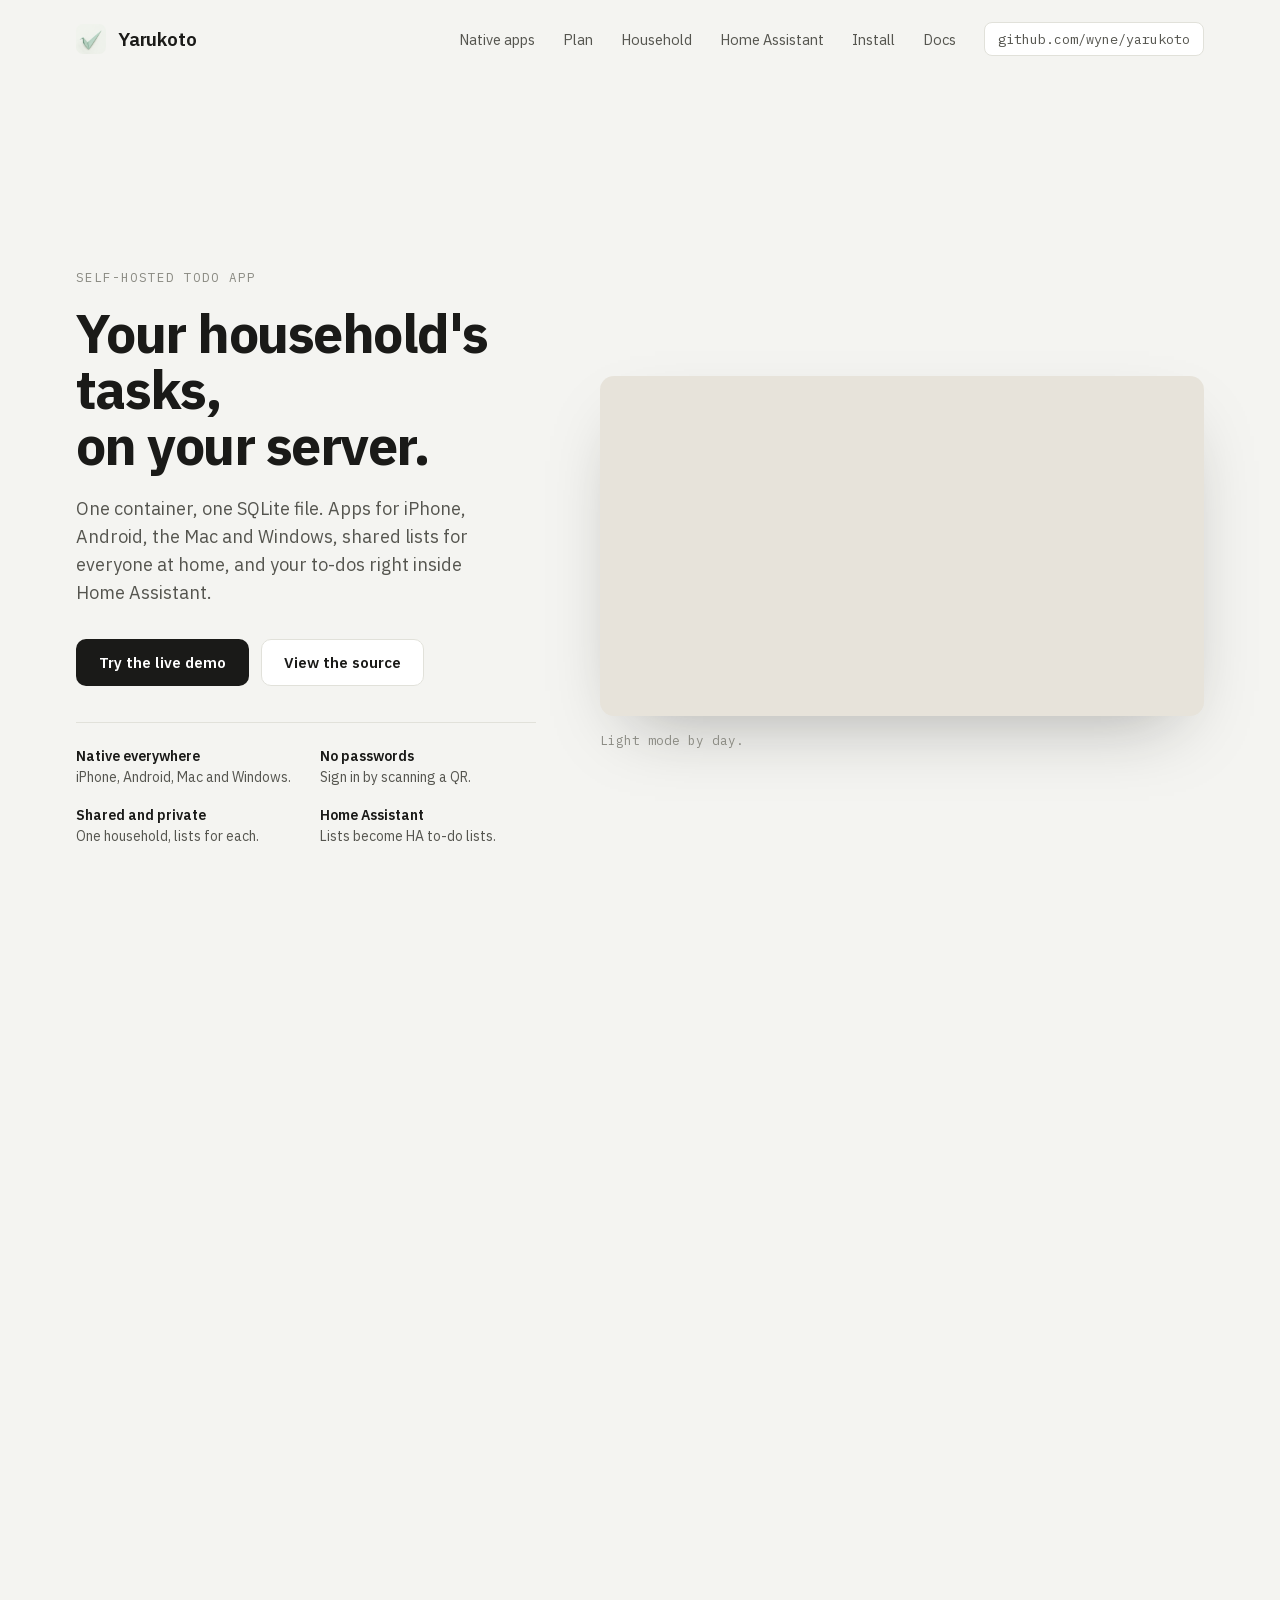
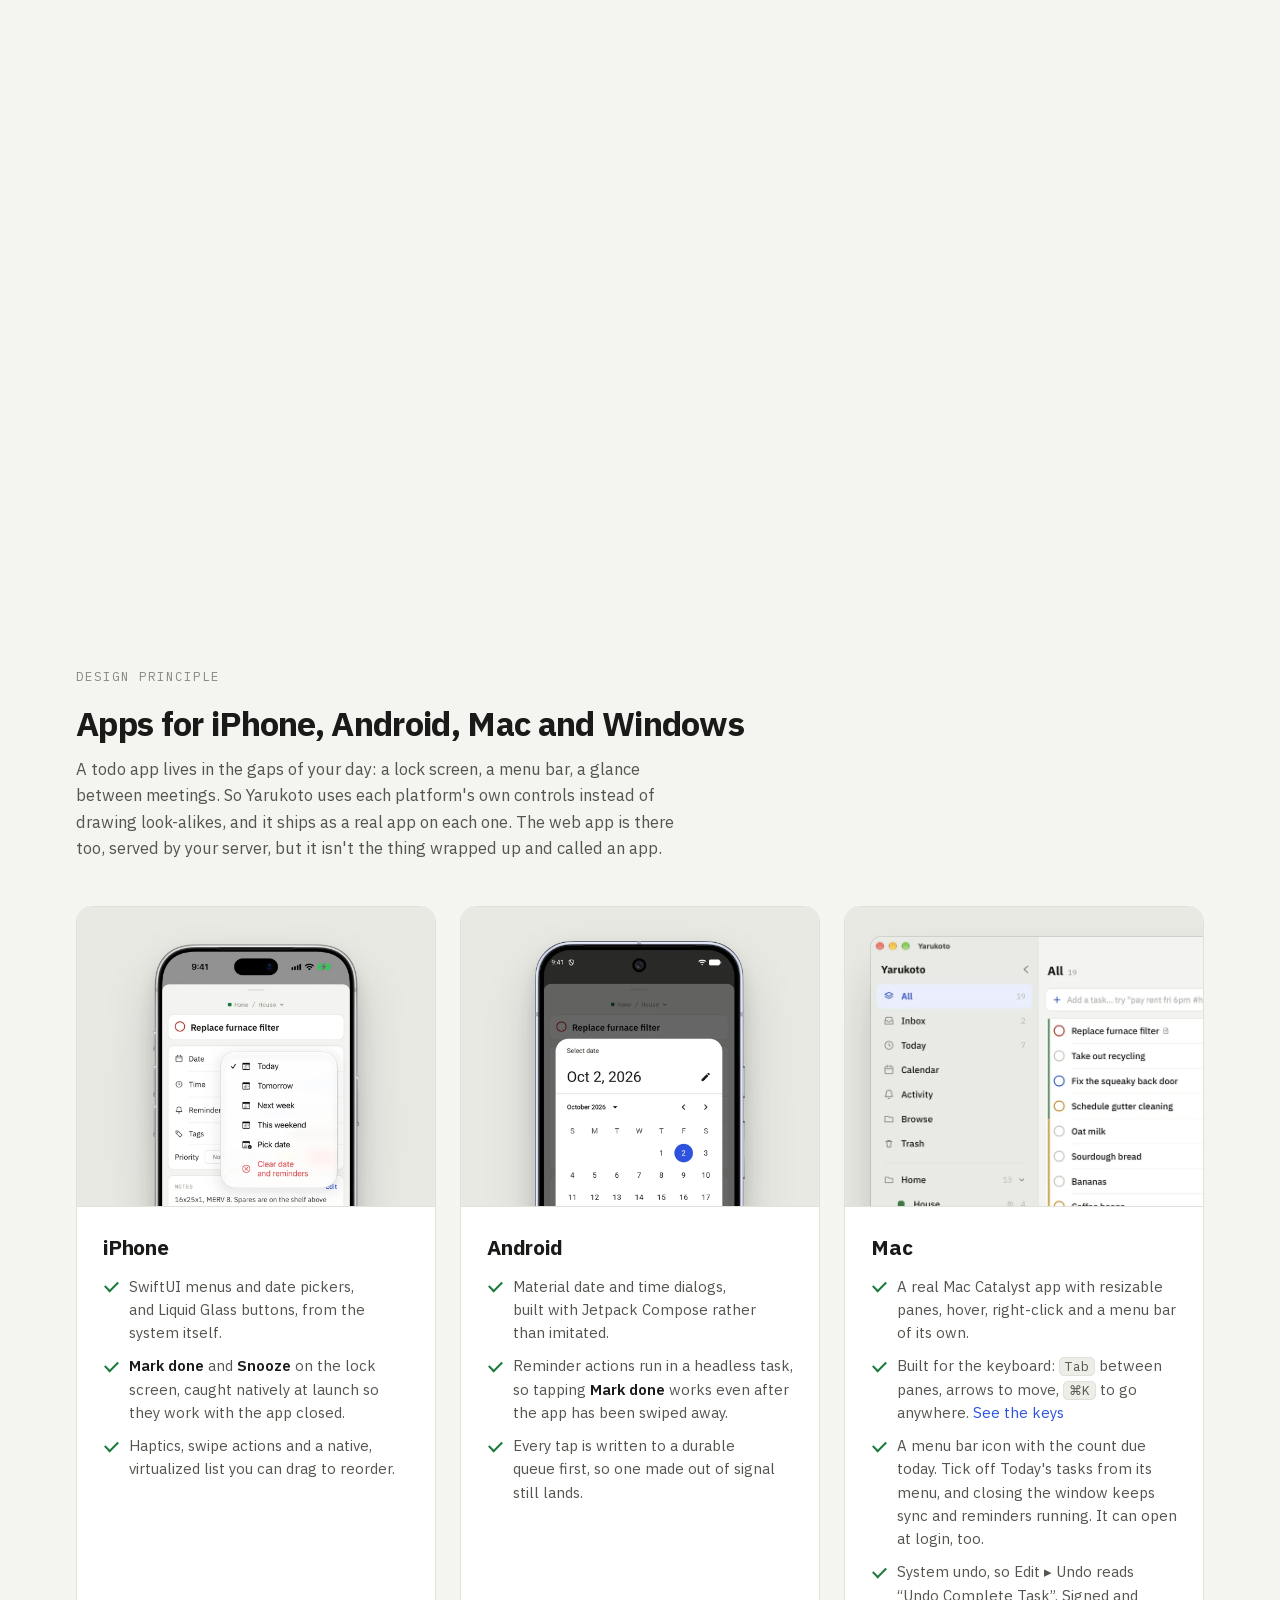
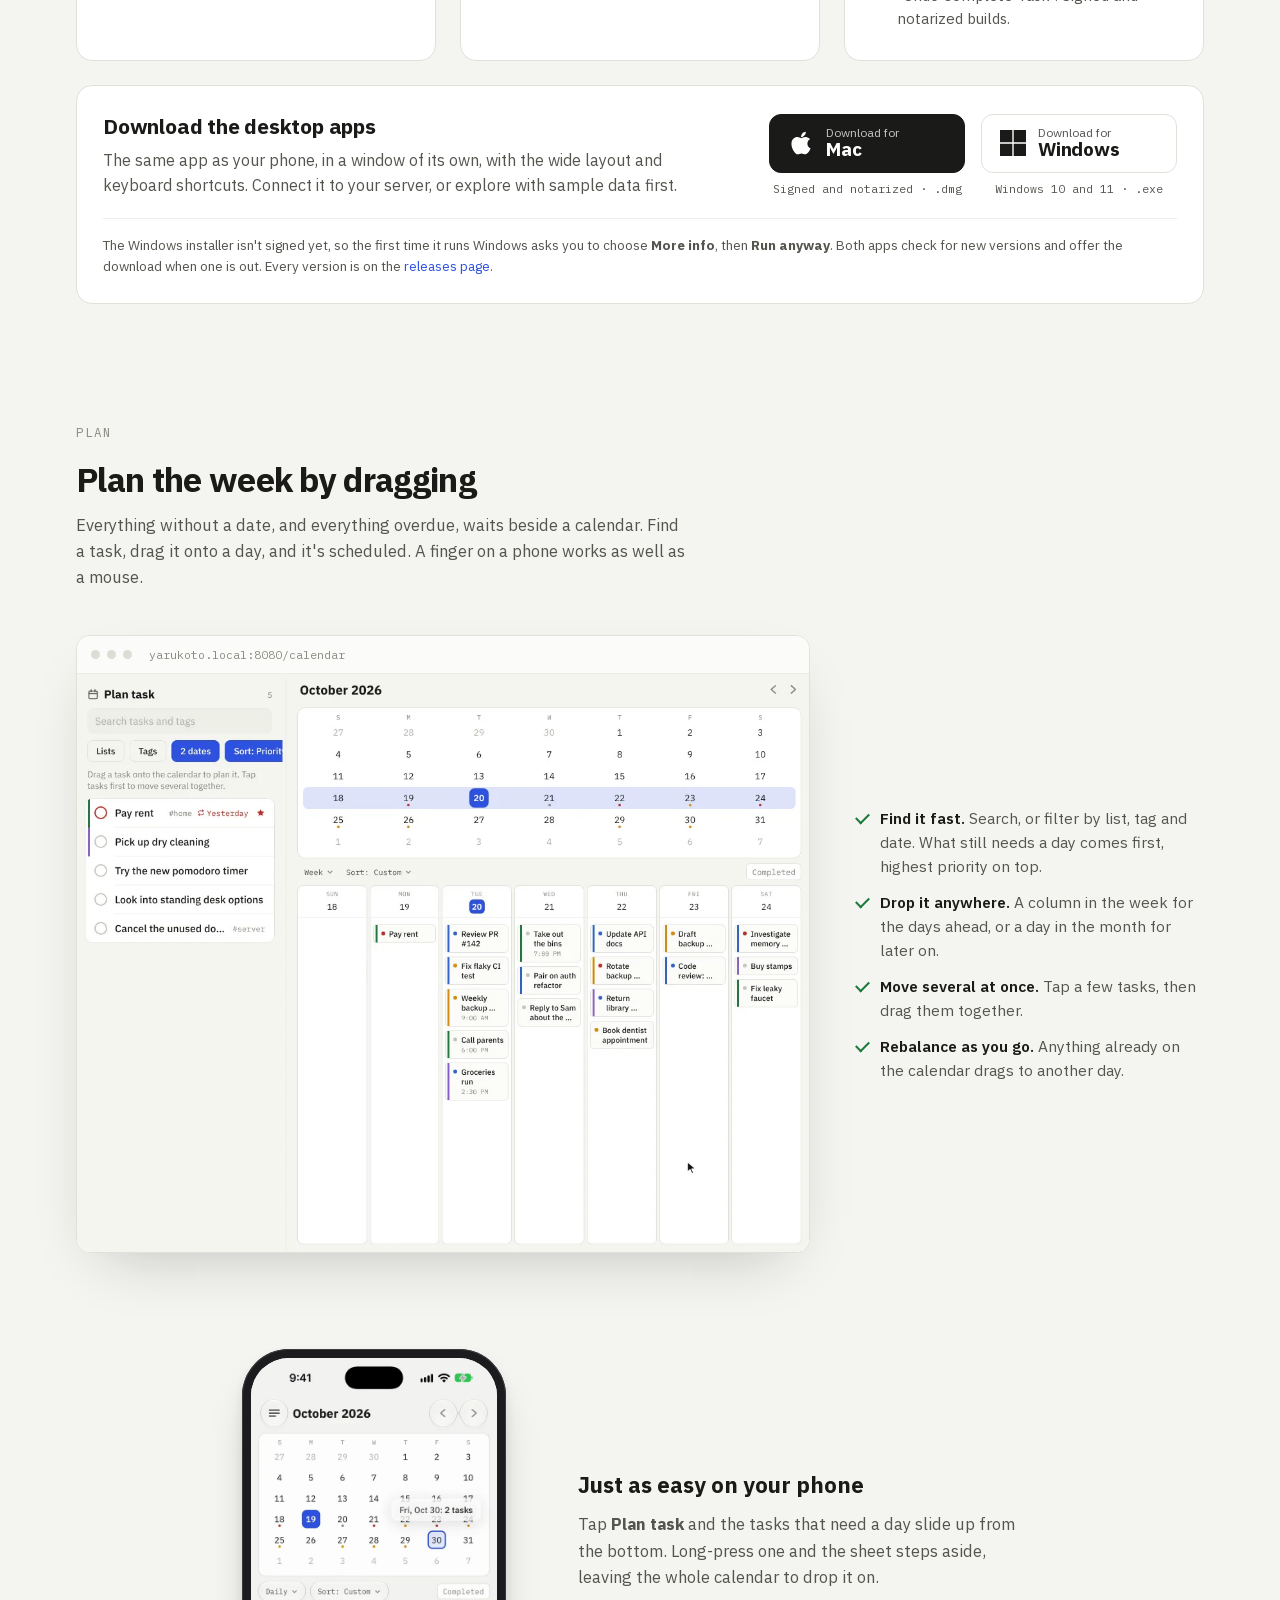
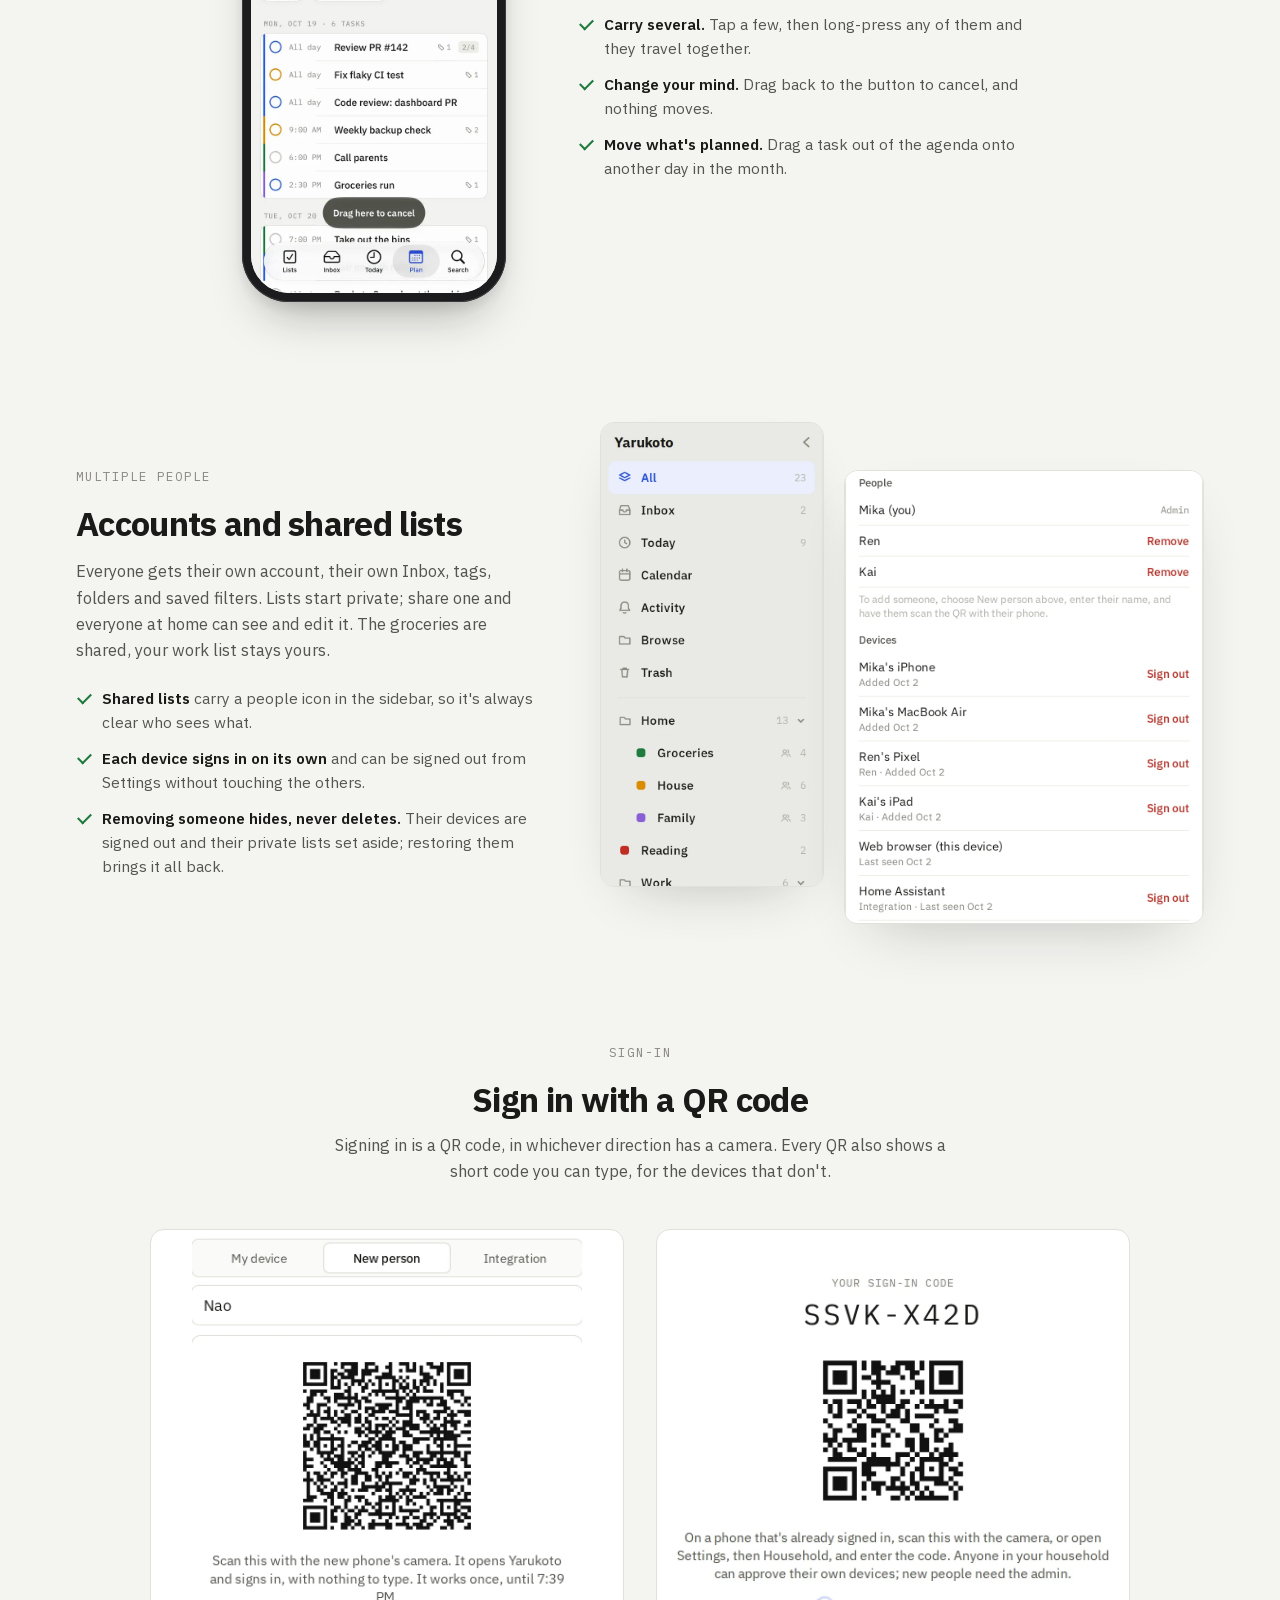
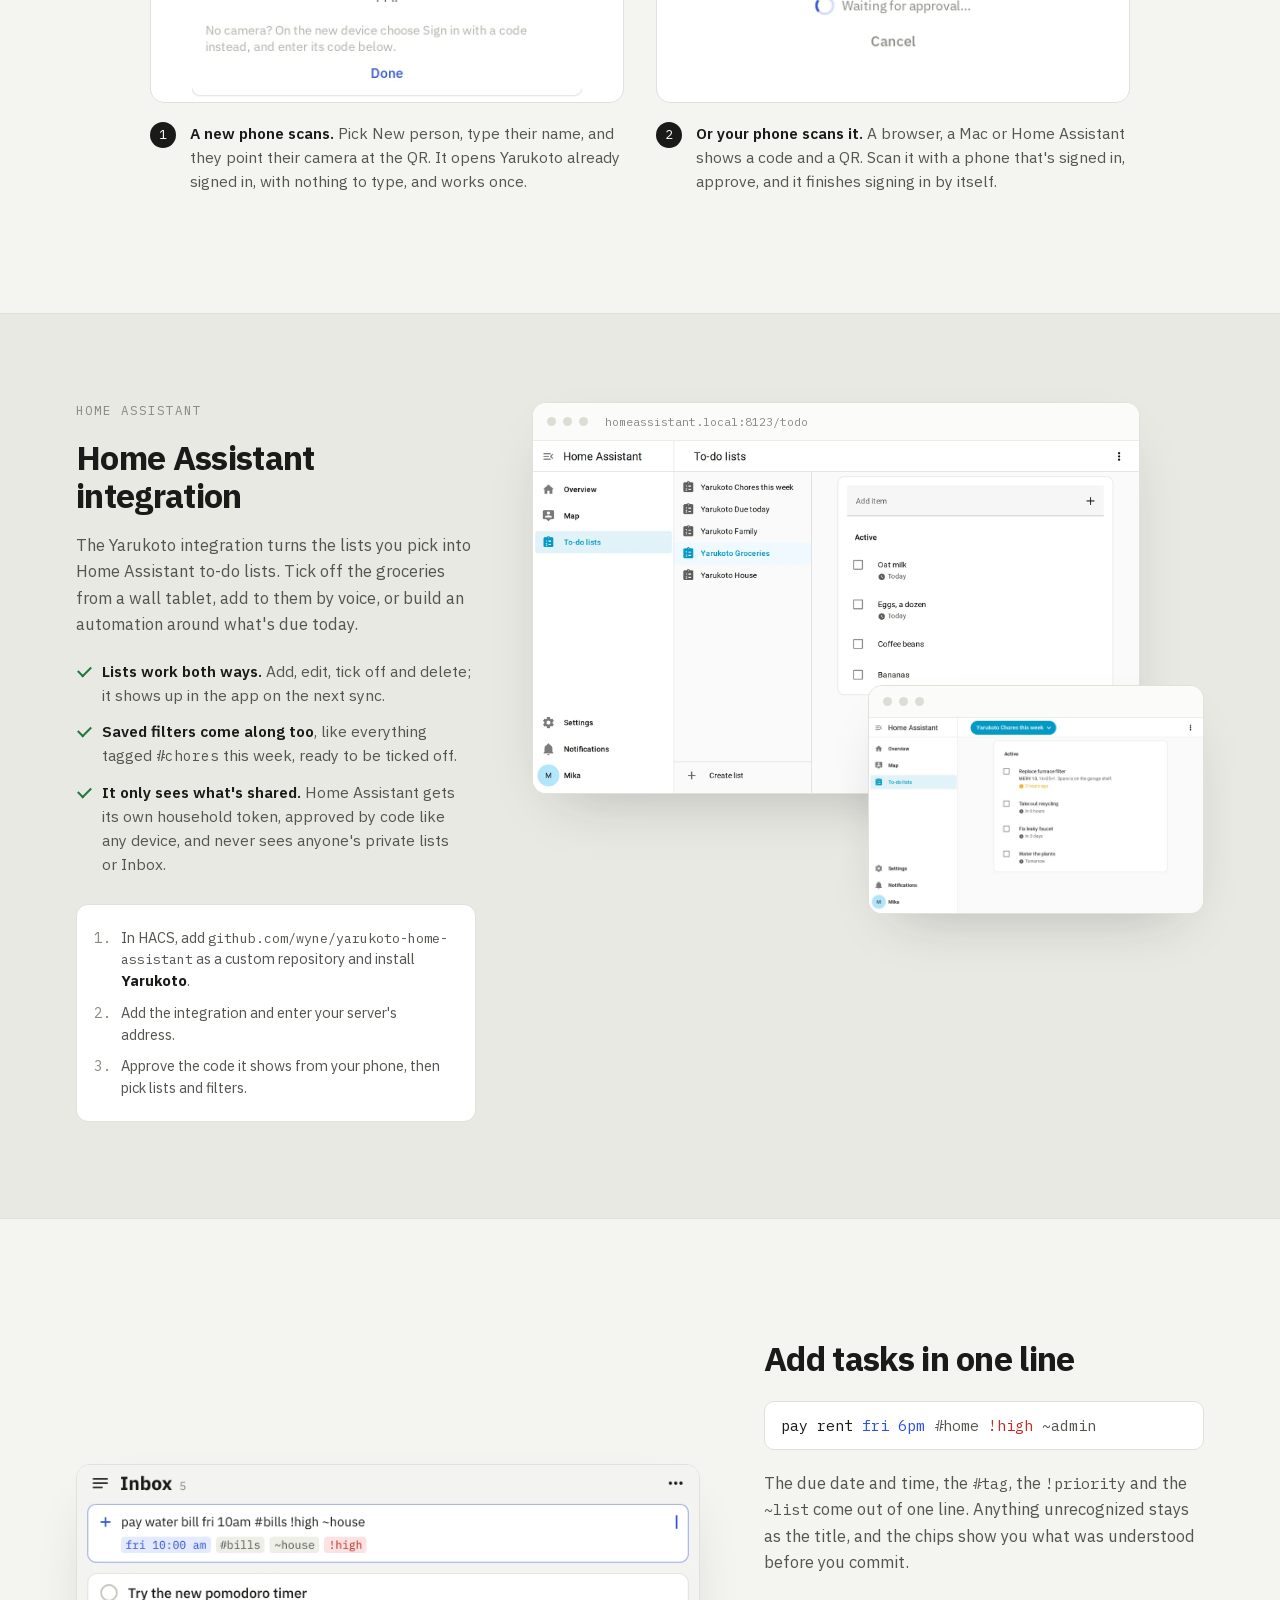
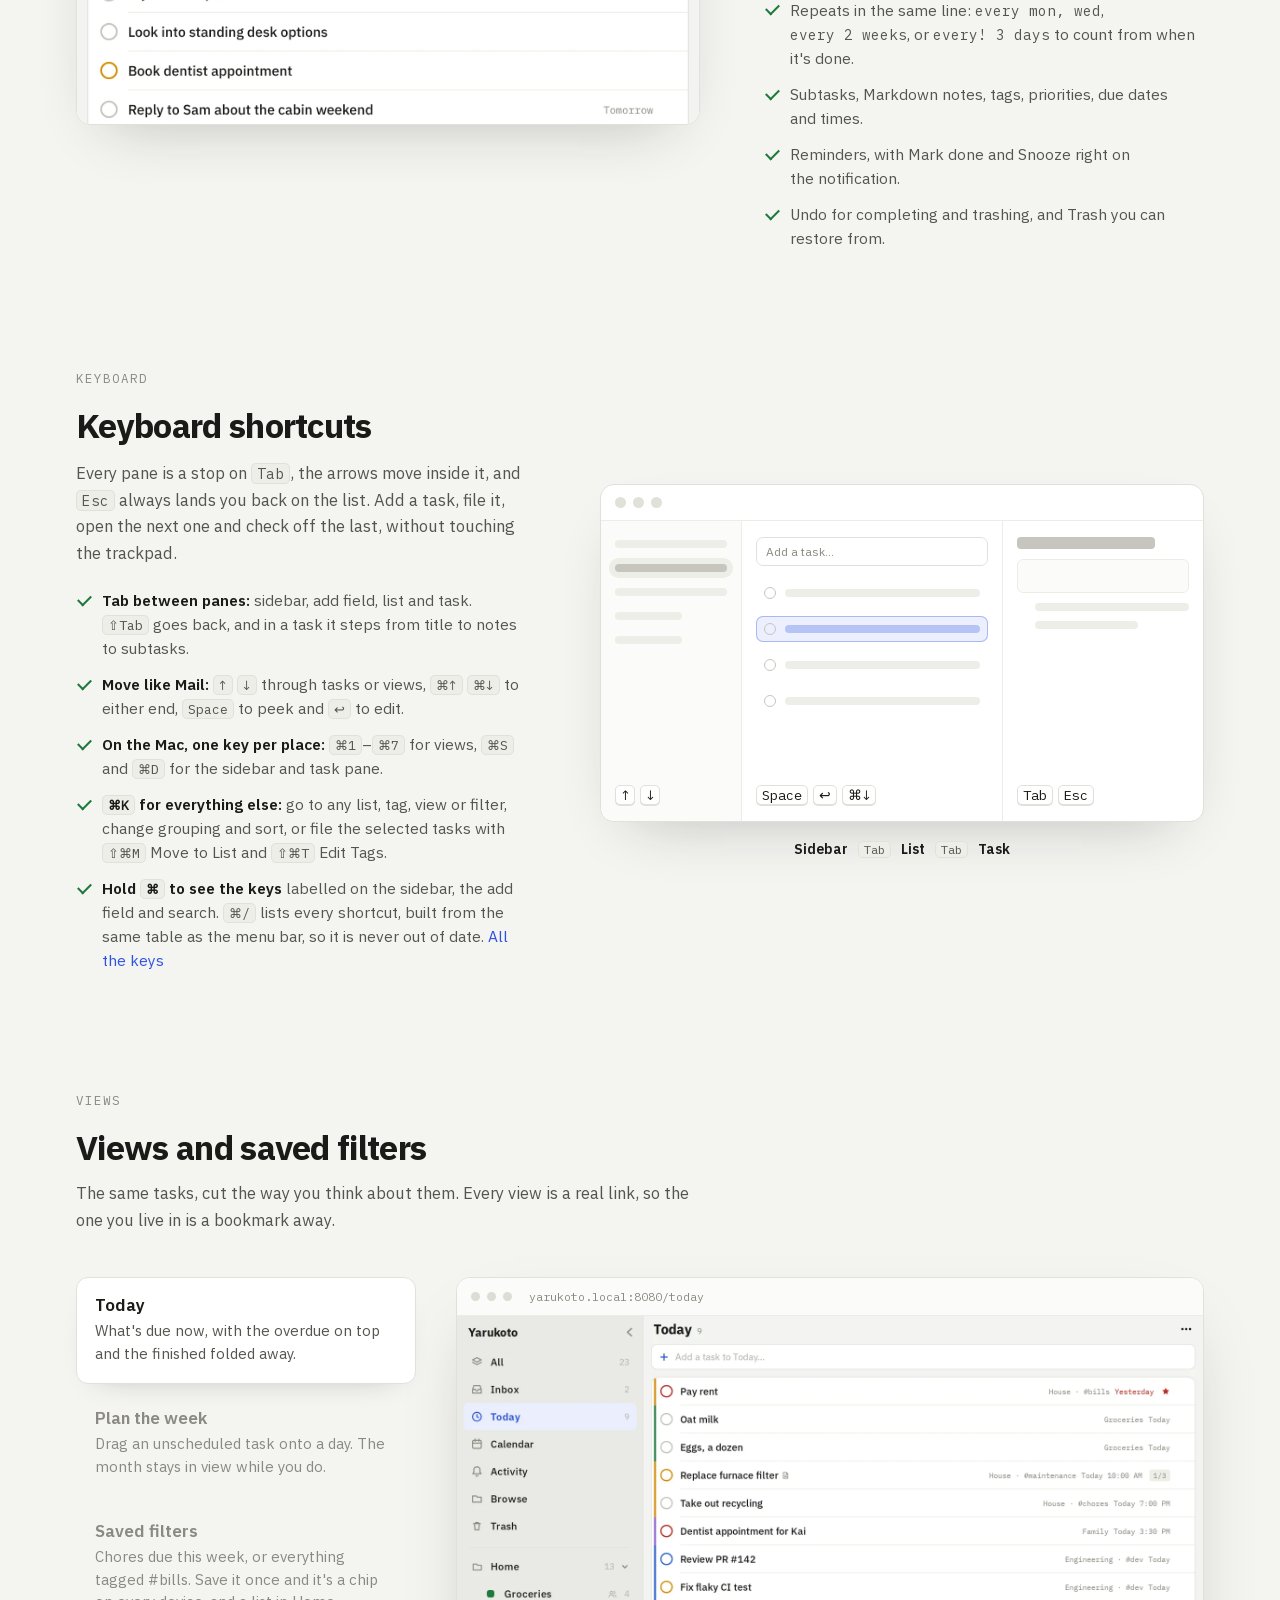
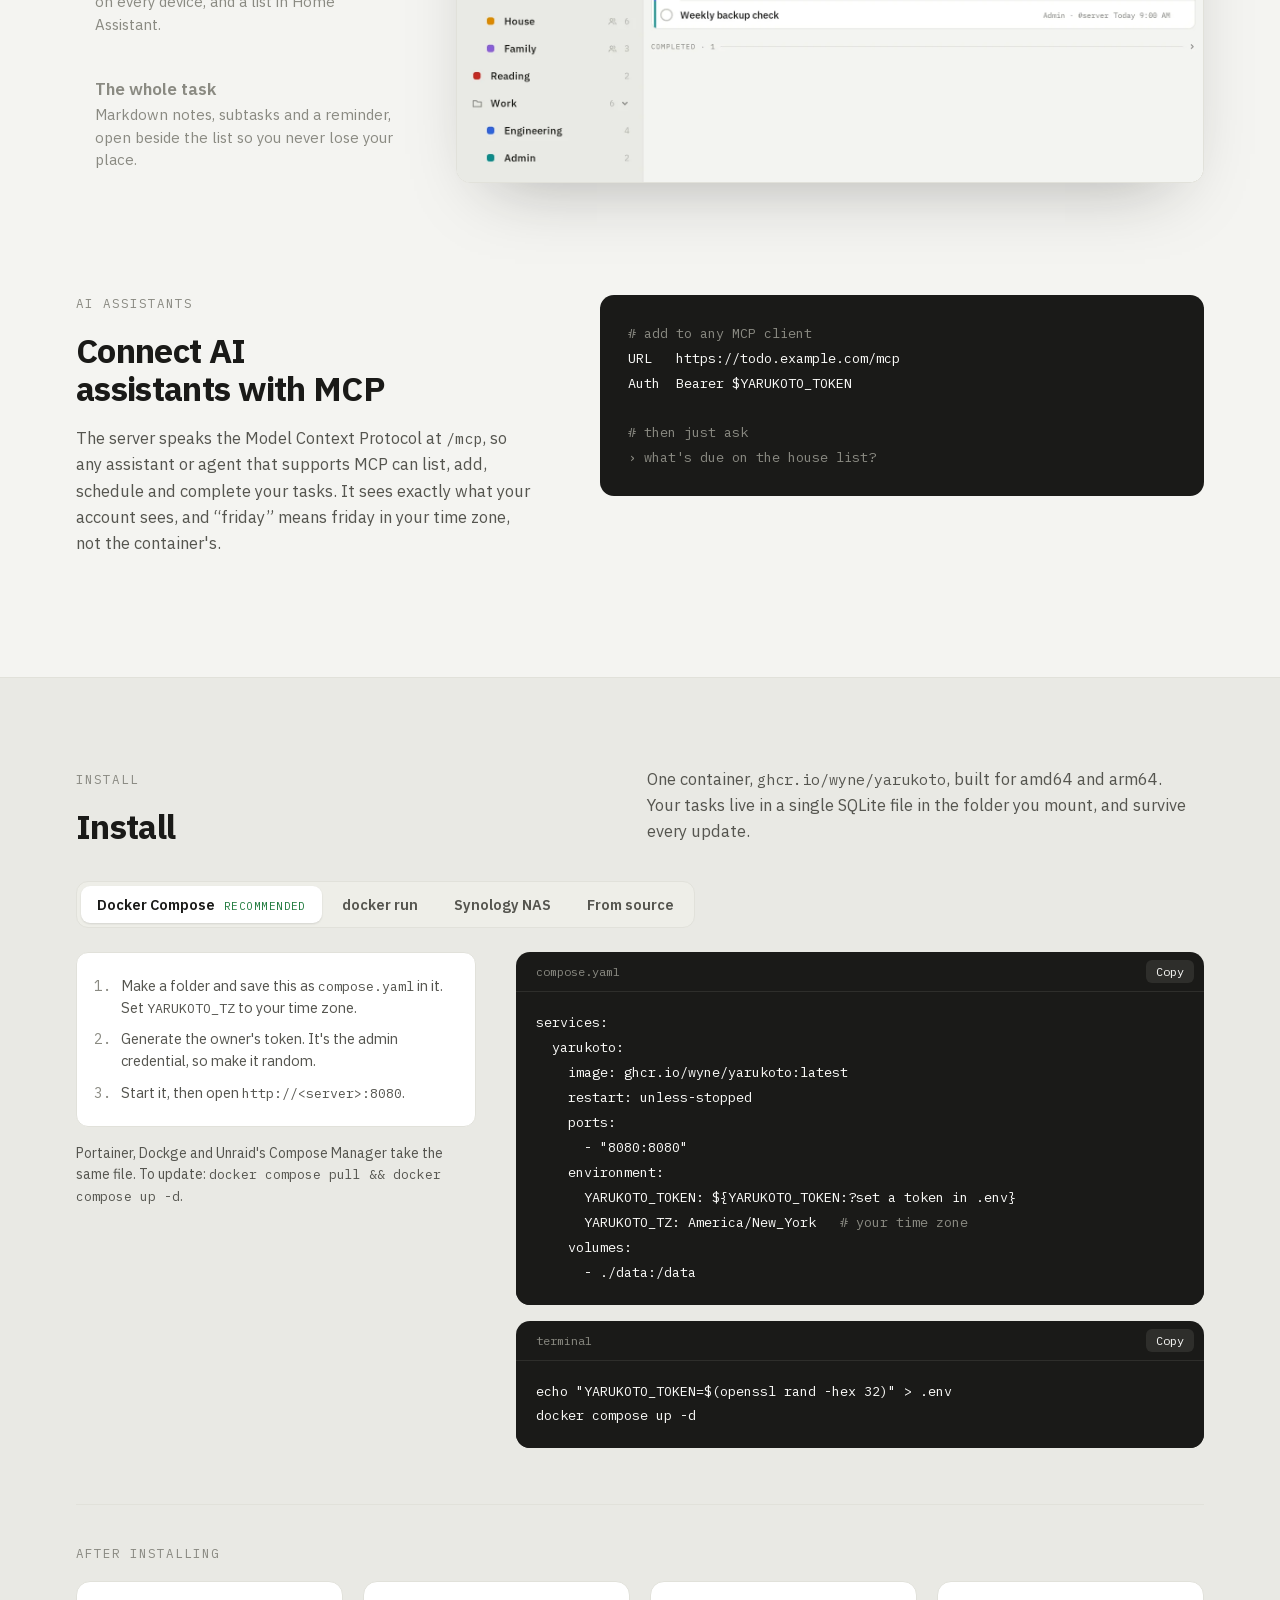
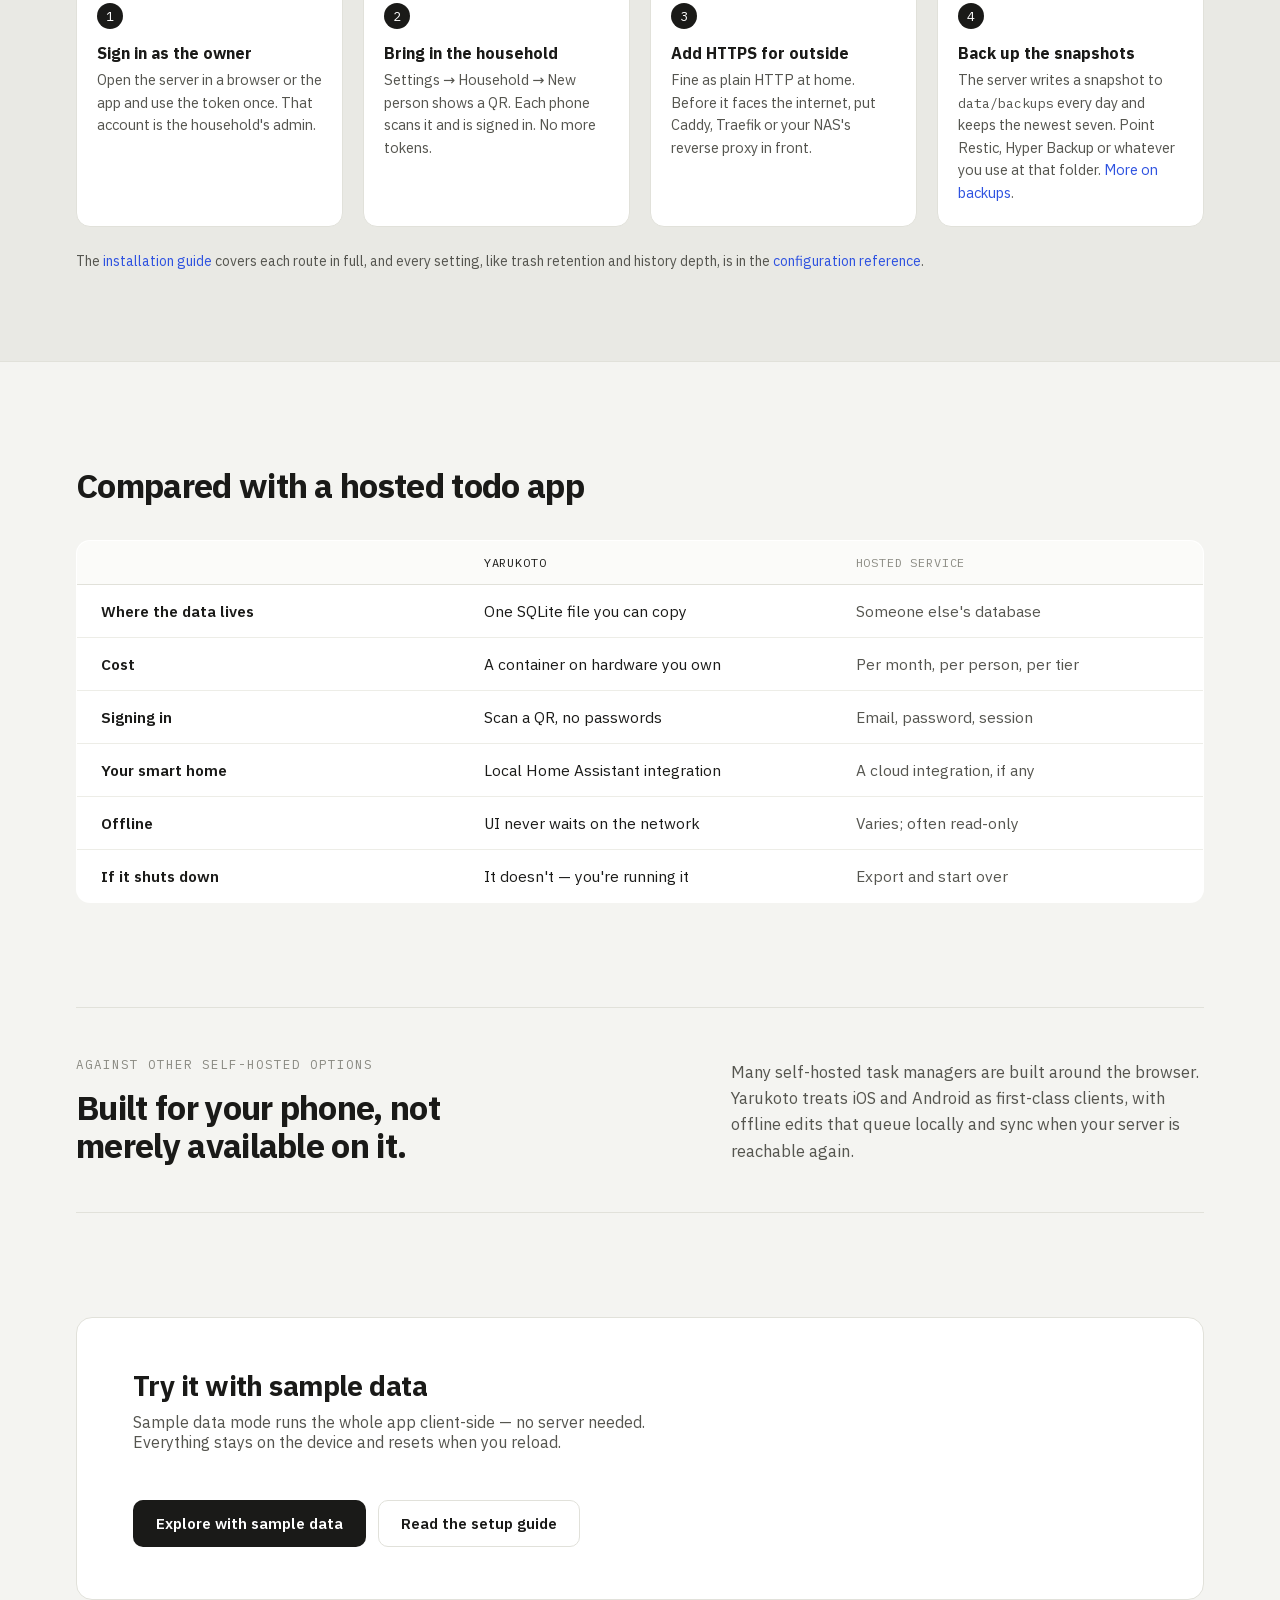
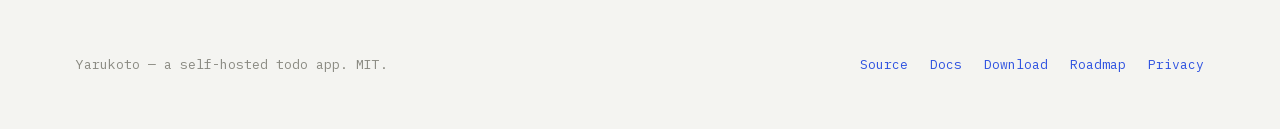
==== index.html @ bb822a32 "Merge aa240df330ffef6c1101af4990e5c51dd280b025 into b81b0e8dca398e1589ab7364c714b9549150d28d" ====
<!DOCTYPE html>
<html lang="en">
<head>
<meta charset="utf-8" />
<meta name="viewport" content="width=device-width, initial-scale=1" />
<title>Yarukoto — a self-hosted todo app for your household</title>
<meta name="description" content="A self-hosted todo app with native iPhone, Android and Mac apps, shared household lists with QR sign-in, and Home Assistant to-do lists. One container, one SQLite file, your data on your own server." />
<link rel="canonical" href="https://yarukotoapp.com/" />

<meta property="og:type" content="website" />
<meta property="og:url" content="https://yarukotoapp.com/" />
<meta property="og:title" content="Yarukoto — a self-hosted todo app for your household" />
<meta property="og:description" content="Native apps, shared household lists, QR sign-in and Home Assistant. One container, one SQLite file, your data on your own server." />
<meta property="og:image" content="https://yarukotoapp.com/assets/og-image.png" />
<meta name="twitter:card" content="summary_large_image" />

<link rel="icon" href="assets/favicon.png" />
<link rel="apple-touch-icon" href="assets/app-icon-180.png" />

<link rel="stylesheet" href="styles.css" />
<link rel="preload" href="assets/fonts/plex-sans-400.woff2" as="font" type="font/woff2" crossorigin />
<link rel="preload" href="assets/fonts/plex-sans-700.woff2" as="font" type="font/woff2" crossorigin />
</head>
<body>

<header class="site-header shell">
  <a class="brand" href="/">
    <img src="assets/app-icon-180.png" alt="" width="30" height="30" />
    <span>Yarukoto</span>
  </a>
  <nav class="site-nav">
    <a href="#native">Native apps</a>
    <a href="#plan">Plan</a>
    <a href="#household">Household</a>
    <a href="#home-assistant">Home Assistant</a>
    <a href="#install">Install</a>
    <a href="https://docs.yarukotoapp.com/">Docs</a>
    <a class="repo-pill" href="https://github.com/wyne/yarukoto">github.com/wyne/yarukoto</a>
  </nav>
</header>

<main>

  <section class="hero shell">
    <div class="hero-grid">
      <div class="hero-copy">
        <div class="eyebrow">Self-hosted todo app</div>
        <h1>Your household's tasks,<br class="br-wide" /> on your&nbsp;server.</h1>
        <p class="lede">One container, one SQLite file. Apps for iPhone, Android, the Mac and Windows, shared lists for everyone at home, and your to-dos right inside Home Assistant.</p>
        <div class="hero-actions">
          <a class="btn btn-primary" href="https://wyne.github.io/yarukoto/">Try the live demo</a>
          <a class="btn btn-secondary" href="https://github.com/wyne/yarukoto">View the source</a>
        </div>
        <dl class="hero-facts">
          <div><dt>Native everywhere</dt><dd>iPhone, Android, Mac and Windows.</dd></div>
          <div><dt>No passwords</dt><dd>Sign in by scanning a QR.</dd></div>
          <div><dt>Shared and private</dt><dd>One household, lists for each.</dd></div>
          <div><dt>Home Assistant</dt><dd>Lists become HA to-do lists.</dd></div>
        </dl>
      </div>

      <figure class="hero-scene" data-hero-scene>
        <video muted playsinline preload="none" poster="assets/hero/day.webp" width="1280" height="720" aria-label="A laptop and a phone on a desk, both running Yarukoto. The daylight fades through golden hour into night, and both screens switch to dark mode as a desk lamp comes on."></video>
        <figcaption class="hero-scene-caption" aria-hidden="true">
          <span>Light mode by day.</span>
          <span>Dark mode by night.</span>
        </figcaption>
      </figure>
    </div>
  </section>

  <!-- ===================== native ===================== -->
  <section id="native" class="section shell">
    <div class="section-head">
      <div class="eyebrow">Design principle</div>
      <h2>Apps for iPhone, Android, Mac and Windows</h2>
      <p class="section-intro">A todo app lives in the gaps of your day: a lock screen, a menu bar, a glance between meetings. So Yarukoto uses each platform's own controls instead of drawing look-alikes, and it ships as a real app on each one. The web app is there too, served by your server, but it isn't the thing wrapped up and called an app.</p>
    </div>

    <div class="platforms">
      <article class="platform">
        <div class="platform-visual visual-phone">
          <div class="device">
            <img src="assets/ios-date-menu-framed.webp" width="720" height="1472" alt="Yarukoto on iPhone, picking a task's date from the system's native menu" loading="lazy" />
          </div>
        </div>
        <div class="platform-body">
          <h3>iPhone</h3>
          <ul class="ticks">
            <li>SwiftUI menus and date pickers, and Liquid Glass buttons, from the system itself.</li>
            <li><b>Mark done</b> and <b>Snooze</b> on the lock screen, caught natively at launch so they work with the app closed.</li>
            <li>Haptics, swipe actions and a native, virtualized list you can drag to reorder.</li>
          </ul>
        </div>
      </article>

      <article class="platform">
        <div class="platform-visual visual-phone">
          <div class="device">
            <img src="assets/android-date-dialog-framed.webp" width="720" height="1516" alt="Yarukoto on Android, picking a task's date in the system's Material date dialog" loading="lazy" />
          </div>
        </div>
        <div class="platform-body">
          <h3>Android</h3>
          <ul class="ticks">
            <li>Material date and time dialogs, built with Jetpack Compose rather than imitated.</li>
            <li>Reminder actions run in a headless task, so tapping <b>Mark done</b> works even after the app has been swiped away.</li>
            <li>Every tap is written to a durable queue first, so one made out of signal still lands.</li>
          </ul>
        </div>
      </article>

      <article class="platform">
        <div class="platform-visual visual-mac">
          <img class="mac-window" src="assets/mac-window.webp" width="1200" height="755" alt="Yarukoto's Mac window: a sidebar with the household's shared House, Groceries and Family lists, next to every task in the household" loading="lazy" />
        </div>
        <div class="platform-body">
          <h3>Mac</h3>
          <ul class="ticks">
            <li>A real Mac Catalyst app with resizable panes, hover, right-click and a menu bar of its own.</li>
            <li>Built for the keyboard: <kbd>Tab</kbd> between panes, arrows to move, <kbd>⌘K</kbd> to go anywhere. <a href="#keyboard">See the keys</a></li>
            <li>A menu bar icon with the count due today. Tick off Today's tasks from its menu, and closing the window keeps sync and reminders running. It can open at login, too.</li>
            <li>System undo, so Edit ▸ Undo reads “Undo Complete Task”. Signed and notarized builds.</li>
          </ul>
        </div>
      </article>
    </div>

    <div id="download" class="downloads">
      <div class="downloads-copy">
        <h3>Download the desktop apps</h3>
        <p>The same app as your phone, in a window of its own, with the wide layout and keyboard shortcuts. Connect it to your server, or explore with sample data first.</p>
      </div>
      <div class="downloads-actions">
        <div class="dl" data-os="mac">
          <a class="dl-badge is-primary" href="https://github.com/wyne/yarukoto/releases/latest/download/Yarukoto-mac.dmg">
            <svg class="dl-logo" viewBox="0 0 384 512" aria-hidden="true"><path fill="currentColor" d="M318.7 268.7c-.2-36.7 16.4-64.4 50-84.8-18.8-26.9-47.2-41.7-84.7-44.6-35.5-2.8-74.3 20.7-88.5 20.7-15 0-49.4-19.7-76.4-19.7C63.3 141.2 4 184.8 4 273.5q0 39.3 14.4 81.2c12.8 36.7 59 126.7 107.2 125.2 25.2-.6 43-17.9 75.8-17.9 31.8 0 48.3 17.9 76.4 17.9 48.6-.7 90.4-82.5 102.6-119.3-65.2-30.7-61.7-90-61.7-91.9zm-56.6-164.2c27.3-32.4 24.8-61.9 24-72.5-24.1 1.4-52 16.4-67.9 34.9-17.5 19.8-27.8 44.3-25.6 71.9 26.1 2 49.9-11.4 69.5-34.3z"/></svg>
            <span class="dl-text"><span class="dl-small">Download for</span><span class="dl-os">Mac</span></span>
          </a>
          <span class="dl-meta">Signed and notarized · .dmg</span>
        </div>
        <div class="dl" data-os="windows">
          <a class="dl-badge" href="https://github.com/wyne/yarukoto/releases/latest/download/Yarukoto-windows-setup.exe">
            <svg class="dl-logo" viewBox="0 0 448 448" aria-hidden="true"><path fill="currentColor" d="M0 0h212v212H0zM236 0h212v212H236zM0 236h212v212H0zM236 236h212v212H236z"/></svg>
            <span class="dl-text"><span class="dl-small">Download for</span><span class="dl-os">Windows</span></span>
          </a>
          <span class="dl-meta">Windows 10 and 11 · .exe</span>
        </div>
      </div>
      <p class="dl-note">The Windows installer isn't signed yet, so the first time it runs Windows asks you to choose <b>More info</b>, then <b>Run anyway</b>. Both apps check for new versions and offer the download when one is out. Every version is on the <a href="https://github.com/wyne/yarukoto/releases">releases page</a>.</p>
    </div>
  </section>

  <!-- ===================== plan ===================== -->
  <section id="plan" class="section shell">
    <div class="section-head">
      <div class="eyebrow">Plan</div>
      <h2>Plan the week by dragging</h2>
      <p class="section-intro">Everything without a date, and everything overdue, waits beside a calendar. Find a task, drag it onto a day, and it's scheduled. A finger on a phone works as well as a mouse.</p>
    </div>
    <div class="plan-grid">
      <div class="browser">
        <div class="browser-bar">
          <i></i><i></i><i></i>
          <span class="url">yarukoto.local:8080/calendar</span>
        </div>
        <video class="plan-video" data-plan-video src="assets/plan-drag-desktop.mp4" poster="assets/plan-drag-desktop-poster.webp" width="1140" height="900" autoplay muted loop playsinline preload="metadata" aria-label="Dragging tasks from the Plan pane onto days in the week and the month, including two at once, then moving a scheduled task to another day"></video>
      </div>
      <ul class="ticks plan-points">
        <li><b>Find it fast.</b> Search, or filter by list, tag and date. What still needs a day comes first, highest priority on top.</li>
        <li><b>Drop it anywhere.</b> A column in the week for the days ahead, or a day in the month for later on.</li>
        <li><b>Move several at once.</b> Tap a few tasks, then drag them together.</li>
        <li><b>Rebalance as you go.</b> Anything already on the calendar drags to another day.</li>
      </ul>
    </div>
    <div class="plan-phone">
      <div class="phone-frame">
        <video data-plan-video src="assets/plan-drag-phone.mp4" poster="assets/plan-drag-phone-poster.webp" width="600" height="1304" autoplay muted loop playsinline preload="metadata" aria-label="On iPhone, opening Plan task and long-pressing a task onto a day in the month, then two selected tasks at once, then moving a task from today's agenda to another day"></video>
      </div>
      <div>
        <h3>Just as easy on your phone</h3>
        <p class="body-copy">Tap <b>Plan task</b> and the tasks that need a day slide up from the bottom. Long-press one and the sheet steps aside, leaving the whole calendar to drop it on.</p>
        <ul class="ticks">
          <li><b>Carry several.</b> Tap a few, then long-press any of them and they travel together.</li>
          <li><b>Change your mind.</b> Drag back to the button to cancel, and nothing moves.</li>
          <li><b>Move what's planned.</b> Drag a task out of the agenda onto another day in the month.</li>
        </ul>
      </div>
    </div>
  </section>

  <!-- ===================== household ===================== -->
  <section id="household" class="section shell">
    <div class="split split-shot-right">
      <div>
        <div class="eyebrow">Multiple people</div>
        <h2>Accounts and shared lists</h2>
        <p class="body-copy">Everyone gets their own account, their own Inbox, tags, folders and saved filters. Lists start private; share one and everyone at home can see and edit it. The groceries are shared, your work list stays yours.</p>
        <ul class="ticks">
          <li><b>Shared lists</b> carry a people icon in the sidebar, so it's always clear who sees what.</li>
          <li><b>Each device signs in on its own</b> and can be signed out from Settings without touching the others.</li>
          <li><b>Removing someone hides, never deletes.</b> Their devices are signed out and their private lists set aside; restoring them brings it all back.</li>
        </ul>
      </div>
      <div class="household-shots">
        <figure class="framed household-sidebar">
          <img src="assets/web-sidebar.webp" width="600" height="1800" alt="Yarukoto's sidebar: Groceries, House and Family are shared lists with a people icon; Reading, Engineering and Admin are private" loading="lazy" />
        </figure>
        <figure class="framed household-people">
          <img src="assets/household-people.webp" width="880" height="1110" alt="The Household section of Settings, listing three people and their devices, including a Home Assistant integration" loading="lazy" />
        </figure>
      </div>
    </div>
  </section>

  <!-- ===================== QR sign-in ===================== -->
  <section id="signin" class="section shell">
    <div class="section-head center">
      <div class="eyebrow">Sign-in</div>
      <h2>Sign in with a QR code</h2>
      <p class="section-intro">Signing in is a QR code, in whichever direction has a camera. Every QR also shows a short code you can type, for the devices that don't.</p>
    </div>
    <div class="qr-flow">
      <figure class="qr-step">
        <div class="framed"><img src="assets/household-invite-qr.webp" width="808" height="980" alt="Settings showing a one-time QR code for a new person named Nao to scan" loading="lazy" /></div>
        <figcaption><span class="step">1</span><div><b>A new phone scans.</b> Pick New person, type their name, and they point their camera at the QR. It opens Yarukoto already signed in, with nothing to type, and works once.</div></figcaption>
      </figure>
      <figure class="qr-step">
        <div class="framed"><img src="assets/signin-code.webp" width="996" height="856" alt="The web app's sign-in screen showing a code, SSVK-X42D, and a QR code waiting for approval" loading="lazy" /></div>
        <figcaption><span class="step">2</span><div><b>Or your phone scans it.</b> A browser, a Mac or Home Assistant shows a code and a QR. Scan it with a phone that's signed in, approve, and it finishes signing in by itself.</div></figcaption>
      </figure>
    </div>
  </section>

  <!-- ===================== Home Assistant ===================== -->
  <section id="home-assistant" class="band band-ha">
    <div class="shell ha-grid">
      <div class="ha-copy">
        <div class="eyebrow">Home Assistant</div>
        <h2>Home Assistant integration</h2>
        <p class="body-copy">The Yarukoto integration turns the lists you pick into Home Assistant to-do lists. Tick off the groceries from a wall tablet, add to them by voice, or build an automation around what's due today.</p>
        <ul class="ticks">
          <li><b>Lists work both ways.</b> Add, edit, tick off and delete; it shows up in the app on the next sync.</li>
          <li><b>Saved filters come along too</b>, like everything tagged <code>#chores</code> this week, ready to be ticked off.</li>
          <li><b>It only sees what's shared.</b> Home Assistant gets its own household token, approved by code like any device, and never sees anyone's private lists or Inbox.</li>
        </ul>
        <ol class="steps">
          <li>In HACS, add <code>github.com/wyne/yarukoto-home-assistant</code> as a custom repository and install <b>Yarukoto</b>.</li>
          <li>Add the integration and enter your server's address.</li>
          <li>Approve the code it shows from your phone, then pick lists and filters.</li>
        </ol>
      </div>
      <div class="ha-shots">
        <div class="browser">
          <div class="browser-bar">
            <i></i><i></i><i></i>
            <span class="url">homeassistant.local:8123/todo</span>
          </div>
          <img src="assets/ha-todo-groceries.webp" width="1800" height="1047" alt="Home Assistant's To-do lists panel showing Yarukoto Groceries, House, Family and two saved filters, with the Groceries list open" loading="lazy" />
        </div>
        <div class="browser browser-small">
          <div class="browser-bar"><i></i><i></i><i></i></div>
          <img src="assets/ha-todo-filter.webp" width="1440" height="840" alt="The Chores this week saved filter as a Home Assistant to-do list, including a task's Markdown notes" loading="lazy" />
        </div>
      </div>
    </div>
  </section>

  <!-- ===================== quick add ===================== -->
  <section id="quickadd" class="section shell">
    <div class="split split-shot-left">
      <div class="framed framed-shadow">
        <img src="assets/web-quick-add.webp" width="1440" height="600" alt="The add field with 'pay water bill fri 10am #bills !high ~house' typed in, and chips showing the parsed date, tag, list and priority" loading="lazy" />
      </div>
      <div>
        <h2>Add tasks in one line</h2>
        <div class="syntax-sample">pay rent <span class="tok-date">fri 6pm</span> <span class="tok-meta">#home</span> <span class="tok-prio">!high</span> <span class="tok-meta">~admin</span></div>
        <p class="body-copy" style="margin:0">The due date and time, the <code>#tag</code>, the <code>!priority</code> and the <code>~list</code> come out of one line. Anything unrecognized stays as the title, and the chips show you what was understood before you commit.</p>
        <ul class="ticks">
          <li>Repeats in the same line: <code>every mon, wed</code>, <code>every 2 weeks</code>, or <code>every! 3 days</code> to count from when it's done.</li>
          <li>Subtasks, Markdown notes, tags, priorities, due dates and times.</li>
          <li>Reminders, with Mark done and Snooze right on the notification.</li>
          <li>Undo for completing and trashing, and Trash you can restore from.</li>
        </ul>
      </div>
    </div>
  </section>

  <!-- ===================== keyboard ===================== -->
  <section id="keyboard" class="section shell">
    <div class="split split-shot-right">
      <div>
        <div class="eyebrow">Keyboard</div>
        <h2>Keyboard shortcuts</h2>
        <p class="body-copy">Every pane is a stop on <kbd>Tab</kbd>, the arrows move inside it, and <kbd>Esc</kbd> always lands you back on the list. Add a task, file it, open the next one and check off the last, without touching the trackpad.</p>
        <ul class="ticks">
          <li><b>Tab between panes:</b> sidebar, add field, list and task. <kbd>⇧Tab</kbd> goes back, and in a task it steps from title to notes to subtasks.</li>
          <li><b>Move like Mail:</b> <kbd>↑</kbd> <kbd>↓</kbd> through tasks or views, <kbd>⌘↑</kbd> <kbd>⌘↓</kbd> to either end, <kbd>Space</kbd> to peek and <kbd>↩</kbd> to edit.</li>
          <li><b>On the Mac, one key per place:</b> <kbd>⌘1</kbd>–<kbd>⌘7</kbd> for views, <kbd>⌘S</kbd> and <kbd>⌘D</kbd> for the sidebar and task pane.</li>
          <li><b><kbd>⌘K</kbd> for everything else:</b> go to any list, tag, view or filter, change grouping and sort, or file the selected tasks with <kbd>⇧⌘M</kbd> Move to List and <kbd>⇧⌘T</kbd> Edit Tags.</li>
          <li><b>Hold <kbd>⌘</kbd> to see the keys</b> labelled on the sidebar, the add field and search. <kbd>⌘/</kbd> lists every shortcut, built from the same table as the menu bar, so it is never out of date. <a href="https://docs.yarukotoapp.com/using/keyboard/">All the keys</a></li>
        </ul>
      </div>
      <div class="keymap" aria-hidden="true">
        <div class="keymap-window">
          <div class="keymap-bar"><i></i><i></i><i></i></div>
          <div class="keymap-panes">
            <div class="keymap-pane keymap-side">
              <span class="km-row"></span>
              <span class="km-row is-on"></span>
              <span class="km-row"></span>
              <span class="km-row km-short"></span>
              <span class="km-row km-short"></span>
              <span class="km-keys"><kbd>↑</kbd><kbd>↓</kbd></span>
            </div>
            <div class="keymap-pane keymap-list">
              <span class="km-add">Add a task…</span>
              <span class="km-task"><b></b><span></span></span>
              <span class="km-task is-on"><b></b><span></span></span>
              <span class="km-task"><b></b><span class="km-short"></span></span>
              <span class="km-task"><b></b><span></span></span>
              <span class="km-keys"><kbd>Space</kbd><kbd>↩</kbd><kbd>⌘↓</kbd></span>
            </div>
            <div class="keymap-pane keymap-task">
              <span class="km-field km-title"></span>
              <span class="km-field km-notes"></span>
              <span class="km-sub"></span>
              <span class="km-sub km-short"></span>
              <span class="km-keys"><kbd>Tab</kbd><kbd>Esc</kbd></span>
            </div>
          </div>
        </div>
        <div class="keymap-flow">
          <span>Sidebar</span><kbd>Tab</kbd><span>List</span><kbd>Tab</kbd><span>Task</span>
        </div>
      </div>
    </div>
  </section>

  <section id="views" class="section shell">
    <div class="section-head">
      <div class="eyebrow">Views</div>
      <h2>Views and saved filters</h2>
      <p class="section-intro">The same tasks, cut the way you think about them. Every view is a real link, so the one you live in is a bookmark away.</p>
    </div>
    <div class="showcase" data-showcase>
      <div class="showcase-tabs" role="tablist" aria-label="Views">
        <button class="showcase-tab" role="tab" id="tab-today" aria-controls="panel-today" aria-selected="true">
          <b>Today</b>
          <span>What's due now, with the overdue on top and the finished folded away.</span>
          <i class="showcase-progress" aria-hidden="true"></i>
        </button>
        <button class="showcase-tab" role="tab" id="tab-calendar" aria-controls="panel-calendar" aria-selected="false" tabindex="-1">
          <b>Plan the week</b>
          <span>Drag an unscheduled task onto a day. The month stays in view while you do.</span>
          <i class="showcase-progress" aria-hidden="true"></i>
        </button>
        <button class="showcase-tab" role="tab" id="tab-filters" aria-controls="panel-filters" aria-selected="false" tabindex="-1">
          <b>Saved filters</b>
          <span>Chores due this week, or everything tagged #bills. Save it once and it's a chip on every device, and a list in Home Assistant.</span>
          <i class="showcase-progress" aria-hidden="true"></i>
        </button>
        <button class="showcase-tab" role="tab" id="tab-detail" aria-controls="panel-detail" aria-selected="false" tabindex="-1">
          <b>The whole task</b>
          <span>Markdown notes, subtasks and a reminder, open beside the list so you never lose your place.</span>
          <i class="showcase-progress" aria-hidden="true"></i>
        </button>
      </div>
      <div class="browser showcase-stage">
        <div class="browser-bar">
          <i></i><i></i><i></i>
          <span class="url" data-showcase-url>yarukoto.local:8080/today</span>
        </div>
        <div class="showcase-panels">
          <img role="tabpanel" id="panel-today" aria-labelledby="tab-today" data-url="yarukoto.local:8080/today" class="is-active" src="assets/web-today.webp" width="1600" height="1000" alt="Today view: due and overdue tasks from shared and private lists" loading="lazy" />
          <img role="tabpanel" id="panel-calendar" aria-labelledby="tab-calendar" data-url="yarukoto.local:8080/calendar" src="assets/web-calendar.webp" width="1600" height="1000" alt="Plan view: a month grid above the day's agenda, with unscheduled tasks beside it ready to drag onto a day" loading="lazy" />
          <img role="tabpanel" id="panel-filters" aria-labelledby="tab-filters" data-url="yarukoto.local:8080/browse?savedFilterId=sf-1" src="assets/web-filters.webp" width="1600" height="1000" alt="Browse with the Chores this week saved filter selected, showing four chores across the House list" loading="lazy" />
          <img role="tabpanel" id="panel-detail" aria-labelledby="tab-detail" data-url="yarukoto.local:8080/today" src="assets/web-task-pane.webp" width="2000" height="1250" alt="Task pane beside the list with a due time, priority, Markdown notes and subtasks" loading="lazy" />
        </div>
      </div>
      <p class="showcase-caption" data-showcase-caption aria-hidden="true">What's due now, with the overdue on top and the finished folded away.</p>
    </div>
  </section>

  <!-- ===================== AI ===================== -->
  <section id="ai" class="section-tight shell">
    <div class="split split-top ai-split">
      <div>
        <div class="eyebrow">AI assistants</div>
        <h2>Connect AI assistants with MCP</h2>
        <p class="body-copy">The server speaks the Model Context Protocol at <code>/mcp</code>, so any assistant or agent that supports MCP can list, add, schedule and complete your tasks. It sees exactly what your account sees, and “friday” means friday in your time zone, not the container's.</p>
      </div>
      <pre class="terminal terminal-dense"><span class="c"># add to any MCP client</span>
URL   https://todo.example.com/mcp
Auth  Bearer $YARUKOTO_TOKEN

<span class="c"># then just ask</span>
<span class="c">› what's due on the house list?</span></pre>
    </div>
  </section>

  <section id="install" class="band">
    <div class="shell install">
      <div class="install-head">
        <div>
          <div class="eyebrow">Install</div>
          <h2>Install</h2>
        </div>
        <p class="body-copy">One container, <code>ghcr.io/wyne/yarukoto</code>, built for amd64 and arm64. Your tasks live in a single SQLite file in the folder you mount, and survive every update.</p>
      </div>

      <div class="install-tabs" role="tablist" aria-label="Ways to install" data-tabs>
        <button role="tab" id="itab-compose" aria-controls="ipanel-compose" aria-selected="true">Docker Compose <em>Recommended</em></button>
        <button role="tab" id="itab-run" aria-controls="ipanel-run" aria-selected="false" tabindex="-1">docker run</button>
        <button role="tab" id="itab-synology" aria-controls="ipanel-synology" aria-selected="false" tabindex="-1">Synology NAS</button>
        <button role="tab" id="itab-source" aria-controls="ipanel-source" aria-selected="false" tabindex="-1">From source</button>
      </div>

      <div class="install-panel" role="tabpanel" id="ipanel-compose" aria-labelledby="itab-compose">
        <div class="install-steps">
          <ol class="steps steps-plain">
            <li>Make a folder and save this as <code>compose.yaml</code> in it. Set <code>YARUKOTO_TZ</code> to your time zone.</li>
            <li>Generate the owner's token. It's the admin credential, so make it random.</li>
            <li>Start it, then open <code>http://&lt;server&gt;:8080</code>.</li>
          </ol>
          <p class="install-note">Portainer, Dockge and Unraid's Compose Manager take the same file. To update: <code>docker compose pull &amp;&amp; docker compose up -d</code>.</p>
        </div>
        <div class="install-code">
          <div class="codeblock">
            <div class="codeblock-bar"><span>compose.yaml</span><button type="button" class="copy" data-copy>Copy</button></div>
            <pre class="terminal terminal-dense">services:
  yarukoto:
    image: ghcr.io/wyne/yarukoto:latest
    restart: unless-stopped
    ports:
      - "8080:8080"
    environment:
      YARUKOTO_TOKEN: ${YARUKOTO_TOKEN:?set a token in .env}
      YARUKOTO_TZ: America/New_York   <span class="c"># your time zone</span>
    volumes:
      - ./data:/data</pre>
          </div>
          <div class="codeblock">
            <div class="codeblock-bar"><span>terminal</span><button type="button" class="copy" data-copy>Copy</button></div>
            <pre class="terminal terminal-dense">echo "YARUKOTO_TOKEN=$(openssl rand -hex 32)" &gt; .env
docker compose up -d</pre>
          </div>
        </div>
      </div>

      <div class="install-panel" role="tabpanel" id="ipanel-run" aria-labelledby="itab-run" hidden>
        <div class="install-steps">
          <ol class="steps steps-plain">
            <li>Generate the owner's token and keep it somewhere safe. It's how you sign in the first time.</li>
            <li>Run the container with a folder for the database.</li>
            <li>Open <code>http://&lt;server&gt;:8080</code>.</li>
          </ol>
          <p class="install-note">To update: <code>docker pull</code> the image, then remove and re-run the container with the same flags. The data folder is untouched.</p>
        </div>
        <div class="install-code">
          <div class="codeblock">
            <div class="codeblock-bar"><span>terminal</span><button type="button" class="copy" data-copy>Copy</button></div>
            <pre class="terminal terminal-dense">export YARUKOTO_TOKEN=$(openssl rand -hex 32)
echo "$YARUKOTO_TOKEN"   <span class="c"># save this</span>

docker run -d --name yarukoto --restart unless-stopped \
  -p 8080:8080 \
  -v "$PWD/yarukoto-data:/data" \
  -e YARUKOTO_TOKEN \
  -e YARUKOTO_TZ=America/New_York \
  ghcr.io/wyne/yarukoto:latest</pre>
          </div>
        </div>
      </div>

      <div class="install-panel" role="tabpanel" id="ipanel-synology" aria-labelledby="itab-synology" hidden>
        <div class="install-steps">
          <ol class="steps steps-plain">
            <li>In File Station, make a folder for the database, like <code>docker/yarukoto/data</code>.</li>
            <li>In <b>Container Manager → Project → Create</b>, choose <i>Create docker-compose.yml</i> and paste this. <a href="https://github.com/wyne/yarukoto/blob/main/docker-compose.synology.yml">The repo’s copy</a> explains every line.</li>
            <li>Paste a token from <code>openssl rand -hex 32</code>, fix the volume path if your data isn't on <code>volume1</code>, and set <code>PUID</code>/<code>PGID</code> to your DSM user's ids (<code>id</code> over SSH prints them). Start the project.</li>
            <li>Open <code>http://&lt;nas-ip&gt;:8080</code>. If another package already has 8080, change only the left side of the port.</li>
          </ol>
          <p class="install-note">It pulls the prebuilt image, so the NAS never compiles anything. The NAS won't notice new versions on its own; to update, over SSH: <code>sudo docker compose pull &amp;&amp; sudo docker compose up -d</code>.</p>
        </div>
        <div class="install-code">
          <div class="codeblock">
            <div class="codeblock-bar"><span>Project compose file</span><button type="button" class="copy" data-copy>Copy</button></div>
            <pre class="terminal terminal-dense">services:
  yarukoto:
    image: ghcr.io/wyne/yarukoto:latest
    restart: unless-stopped
    ports:
      - "8080:8080"
    environment:
      YARUKOTO_TOKEN: CHANGE_ME_RUN_openssl_rand_hex_32
      YARUKOTO_TZ: America/New_York
      PORT: 8080
      DATABASE_PATH: /data/yarukoto.db
      PUID: 1026   <span class="c"># your DSM user's id</span>
      PGID: 100
    volumes:
      - /volume1/docker/yarukoto/data:/data</pre>
          </div>
        </div>
      </div>

      <div class="install-panel" role="tabpanel" id="ipanel-source" aria-labelledby="itab-source" hidden>
        <div class="install-steps">
          <ol class="steps steps-plain">
            <li>Clone the repo. Adding <code>docker-compose.build.yml</code> to its compose file builds the server and web app from your checkout instead of pulling the image.</li>
            <li>Generate the owner's token and start it.</li>
            <li>Open <code>http://localhost:8080</code>.</li>
          </ol>
          <p class="install-note">To update: <code>git pull</code>, then the same <code>up</code> command. Building needs a few minutes and more memory than a NAS usually has, so use the prebuilt image there.</p>
        </div>
        <div class="install-code">
          <div class="codeblock">
            <div class="codeblock-bar"><span>terminal</span><button type="button" class="copy" data-copy>Copy</button></div>
            <pre class="terminal terminal-dense">git clone https://github.com/wyne/yarukoto.git
cd yarukoto
echo "YARUKOTO_TOKEN=$(openssl rand -hex 32)" &gt; .env
echo "YARUKOTO_TZ=America/New_York" &gt;&gt; .env
docker compose -f docker-compose.yml -f docker-compose.build.yml up -d --build</pre>
          </div>
        </div>
      </div>

      <div class="after-install">
        <h3>After installing</h3>
        <div class="after-grid">
          <div>
            <span class="step">1</span>
            <h4>Sign in as the owner</h4>
            <p>Open the server in a browser or the app and use the token once. That account is the household's admin.</p>
          </div>
          <div>
            <span class="step">2</span>
            <h4>Bring in the household</h4>
            <p>Settings → Household → New person shows a QR. Each phone scans it and is signed in. No more tokens.</p>
          </div>
          <div>
            <span class="step">3</span>
            <h4>Add HTTPS for outside</h4>
            <p>Fine as plain HTTP at home. Before it faces the internet, put Caddy, Traefik or your NAS's reverse proxy in front.</p>
          </div>
          <div>
            <span class="step">4</span>
            <h4>Back up the snapshots</h4>
            <p>The server writes a snapshot to <code>data/backups</code> every day and keeps the newest seven. Point Restic, Hyper Backup or whatever you use at that folder. <a href="https://docs.yarukotoapp.com/self-hosting/backups/">More on backups</a>.</p>
          </div>
        </div>
        <p class="install-note install-more">The <a href="https://docs.yarukotoapp.com/getting-started/docker/">installation guide</a> covers each route in full, and every setting, like trash retention and history depth, is in the <a href="https://docs.yarukotoapp.com/self-hosting/configuration/">configuration reference</a>.</p>
      </div>
    </div>
  </section>

  <section class="section-tight shell">
    <h2>Compared with a hosted todo app</h2>
    <table class="compare">
      <thead>
        <tr>
          <th scope="col"><span class="sr-only"></span></th>
          <th scope="col" class="us">Yarukoto</th>
          <th scope="col">Hosted service</th>
        </tr>
      </thead>
      <tbody>
        <tr>
          <th scope="row">Where the data lives</th>
          <td class="us">One SQLite file you can copy</td>
          <td class="them">Someone else's database</td>
        </tr>
        <tr>
          <th scope="row">Cost</th>
          <td class="us">A container on hardware you own</td>
          <td class="them">Per month, per person, per tier</td>
        </tr>
        <tr>
          <th scope="row">Signing in</th>
          <td class="us">Scan a QR, no passwords</td>
          <td class="them">Email, password, session</td>
        </tr>
        <tr>
          <th scope="row">Your smart home</th>
          <td class="us">Local Home Assistant integration</td>
          <td class="them">A cloud integration, if any</td>
        </tr>
        <tr>
          <th scope="row">Offline</th>
          <td class="us">UI never waits on the network</td>
          <td class="them">Varies; often read-only</td>
        </tr>
        <tr>
          <th scope="row">If it shuts down</th>
          <td class="us">It doesn't — you're running it</td>
          <td class="them">Export and start over</td>
        </tr>
      </tbody>
    </table>
  </section>

  <section class="section-tight shell">
    <div class="native-callout">
      <div>
        <div class="eyebrow">Against other self-hosted options</div>
        <h2>Built for your phone, not merely available on it.</h2>
      </div>
      <p class="body-copy">Many self-hosted task managers are built around the browser. Yarukoto treats iOS and Android as first-class clients, with offline edits that queue locally and sync when your server is reachable again.</p>
    </div>
  </section>

  <section class="section-tight shell">
    <div class="cta">
      <div>
        <h2>Try it with sample data</h2>
        <p>Sample data mode runs the whole app client-side — no server needed. Everything stays on the device and resets when you reload.</p>
      </div>
      <div class="cta-actions">
        <a class="btn btn-primary" href="https://wyne.github.io/yarukoto/">Explore with sample data</a>
        <a class="btn btn-secondary" href="https://docs.yarukotoapp.com/getting-started/docker/">Read the setup guide</a>
      </div>
    </div>
  </section>

</main>

<footer class="site-footer shell">
  <span>Yarukoto — a self-hosted todo app. MIT.</span>
  <nav>
    <a href="https://github.com/wyne/yarukoto">Source</a>
    <a href="https://docs.yarukotoapp.com/">Docs</a>
    <a href="#download">Download</a>
    <a href="https://github.com/wyne/yarukoto/blob/main/ROADMAP.md">Roadmap</a>
    <a href="/privacy.html">Privacy</a>
  </nav>
</footer>

<script>
(function () {
  // Lead with the visitor's own platform: a Windows PC gets the Windows badge
  // first and dark. Everything else keeps the Mac first.
  var p = ((navigator.userAgentData && navigator.userAgentData.platform) || navigator.platform || '').toLowerCase();
  if (p.indexOf('win') !== 0) return;
  var mac = document.querySelector('.dl[data-os="mac"]');
  var win = document.querySelector('.dl[data-os="windows"]');
  if (!mac || !win) return;
  mac.parentNode.insertBefore(win, mac);
  mac.querySelector('.dl-badge').classList.remove('is-primary');
  win.querySelector('.dl-badge').classList.add('is-primary');
})();
</script>

<script>
(function () {
  // The Plan clips loop on their own; with reduced motion they wait for a click instead.
  if (window.matchMedia('(prefers-reduced-motion: reduce)').matches) {
    document.querySelectorAll('[data-plan-video]').forEach(function (video) {
      video.removeAttribute('autoplay');
      video.pause();
      video.controls = true;
    });
  }
})();
</script>
<script>
(function () {
  // Install tabs: one panel shown at a time, arrow keys move between tabs.
  document.querySelectorAll('[data-tabs]').forEach(function (list) {
    var tabs = Array.prototype.slice.call(list.querySelectorAll('[role="tab"]'));
    function select(i, focus) {
      tabs.forEach(function (tab, j) {
        var on = j === i;
        tab.setAttribute('aria-selected', on ? 'true' : 'false');
        tab.tabIndex = on ? 0 : -1;
        document.getElementById(tab.getAttribute('aria-controls')).hidden = !on;
      });
      if (focus) tabs[i].focus();
    }
    tabs.forEach(function (tab, i) {
      tab.addEventListener('click', function () { select(i); });
      tab.addEventListener('keydown', function (e) {
        var d = { ArrowRight: 1, ArrowLeft: -1 }[e.key];
        if (!d) return;
        e.preventDefault();
        select((i + d + tabs.length) % tabs.length, true);
      });
    });
  });

  // Copy buttons copy the code block beside them, without the comments.
  document.querySelectorAll('[data-copy]').forEach(function (btn) {
    btn.addEventListener('click', function () {
      var pre = btn.closest('.codeblock').querySelector('pre').cloneNode(true);
      pre.querySelectorAll('.c').forEach(function (c) { c.remove(); });
      var text = pre.textContent.replace(/[ \t]+$/gm, '');
      if (!navigator.clipboard) return;
      navigator.clipboard.writeText(text).then(function () {
        btn.textContent = 'Copied';
        btn.classList.add('is-copied');
        setTimeout(function () {
          btn.textContent = 'Copy';
          btn.classList.remove('is-copied');
        }, 1600);
      });
    });
  });

  // Sections ease in as they scroll into view. Siblings in a group follow
  // each other by a beat. Skipped under reduced motion or without
  // IntersectionObserver, where everything is simply shown.
  if (!('IntersectionObserver' in window) || window.matchMedia('(prefers-reduced-motion: reduce)').matches) return;
  var groups = ['.platforms', '#household .split', '.qr-flow', '.ha-grid', '#quickadd .split', '#ai .split', '.after-grid'];
  var singles = ['.section-head', '.showcase', '.install-head', '.install-tabs', '.install-panel:not([hidden])', '.after-install > h3', '.compare', '.cta'];
  var items = [];
  groups.forEach(function (sel) {
    document.querySelectorAll(sel).forEach(function (group) {
      Array.prototype.forEach.call(group.children, function (el, i) {
        el.style.setProperty('--reveal-delay', Math.min(i, 4) * 90 + 'ms');
        items.push(el);
      });
    });
  });
  singles.forEach(function (sel) {
    document.querySelectorAll(sel).forEach(function (el) { items.push(el); });
  });
  var io = new IntersectionObserver(function (entries) {
    entries.forEach(function (entry) {
      if (!entry.isIntersecting) return;
      var el = entry.target;
      io.unobserve(el);
      el.classList.add('is-in');
      // Once it has settled, hand the element back to its own transitions.
      setTimeout(function () {
        el.removeAttribute('data-reveal');
        el.classList.remove('is-in');
        el.style.removeProperty('--reveal-delay');
      }, 1300);
    });
  }, { rootMargin: '0px 0px -8% 0px', threshold: 0.08 });
  // Anything already on screen stays put; the rest is hidden without a
  // transition, so nothing visibly fades out before it fades in.
  var root = document.documentElement;
  root.classList.add('motion', 'motion-init');
  items.forEach(function (el) {
    if (el.getBoundingClientRect().top < window.innerHeight) return;
    el.setAttribute('data-reveal', '');
    io.observe(el);
  });
  void root.offsetHeight;
  root.classList.remove('motion-init');
})();
</script>
<script>
(function () {
  // The hero scene goes from day to night. Wide screens with a mouse pin the
  // hero and let the scroll position scrub the video; everyone else gets it
  // played once on load. Under reduced motion the day still stays put.
  var scene = document.querySelector('[data-hero-scene]');
  if (!scene) return;
  var hero = scene.closest('.hero');
  var video = scene.querySelector('video');
  var NIGHT_AT = 0.66; // where the screens have switched to dark mode
  if (window.matchMedia('(prefers-reduced-motion: reduce)').matches) return;

  function night(t) { scene.classList.toggle('is-night', t >= NIGHT_AT); }

  var scrub = window.matchMedia('(min-width: 1081px) and (min-height: 640px) and (pointer: fine)').matches;

  if (!scrub) {
    // Play once and rest on the night frame. play.webm first, mp4 for Safari.
    video.innerHTML = '<source src="assets/hero/play.webm" type="video/webm" />' +
                      '<source src="assets/hero/play.mp4" type="video/mp4" />';
    video.preload = 'auto';
    video.addEventListener('timeupdate', function () {
      if (video.duration) night(video.currentTime / video.duration);
    });
    // Start when it's mostly on screen; on a phone it sits below the fold.
    var start = function () {
      var p = video.play();
      if (p && p.catch) p.catch(function () {});
    };
    if (!('IntersectionObserver' in window)) { start(); return; }
    new IntersectionObserver(function (entries, obs) {
      if (!entries[0].isIntersecting) return;
      obs.disconnect();
      start();
    }, { threshold: 0.6 }).observe(video);
    return;
  }

  // Every frame of scrub.mp4 is a keyframe, so seeking backwards is as cheap
  // as forwards. The scroll target is eased toward so a wheel notch glides.
  hero.classList.add('is-scrub');
  video.src = 'assets/hero/scrub.mp4';
  video.preload = 'auto';
  var target = 0, shown = 0, queued = false;

  function progress() {
    var r = hero.getBoundingClientRect();
    var travel = r.height - window.innerHeight;
    return travel > 0 ? Math.min(1, Math.max(0, -r.top / travel)) : 0;
  }

  function tick() {
    queued = false;
    if (!video.duration) return;
    shown += (target - shown) * 0.18;
    if (Math.abs(target - shown) < 0.001) shown = target;
    // Stop a hair short of the end: some browsers show a blank frame there.
    video.currentTime = shown * (video.duration - 0.05);
    night(shown);
    if (shown !== target) queue();
  }

  function queue() {
    if (!queued) { queued = true; requestAnimationFrame(tick); }
  }

  function onScroll() { target = progress(); queue(); }

  window.addEventListener('scroll', onScroll, { passive: true });
  window.addEventListener('resize', onScroll);
  video.addEventListener('loadedmetadata', onScroll);
})();
</script>
<script>
(function () {
  var root = document.querySelector('[data-showcase]');
  if (!root) return;
  var tabs = Array.prototype.slice.call(root.querySelectorAll('[role="tab"]'));
  var url = root.querySelector('[data-showcase-url]');
  var caption = root.querySelector('[data-showcase-caption]');
  var reduce = window.matchMedia('(prefers-reduced-motion: reduce)').matches;
  var current = 0, timer = null, ROTATE_MS = 6000;

  function select(i, focus) {
    current = (i + tabs.length) % tabs.length;
    tabs.forEach(function (tab, j) {
      var on = j === current;
      var panel = document.getElementById(tab.getAttribute('aria-controls'));
      tab.setAttribute('aria-selected', on ? 'true' : 'false');
      tab.tabIndex = on ? 0 : -1;
      panel.classList.toggle('is-active', on);
      if (on && url) url.textContent = panel.getAttribute('data-url');
      if (on && caption) caption.textContent = tab.querySelector('span').textContent;
    });
    if (focus) tabs[current].focus();
  }

  function stop() {
    if (timer) clearInterval(timer);
    timer = null;
    root.classList.remove('is-rotating');
  }

  tabs.forEach(function (tab, i) {
    tab.addEventListener('click', function () { stop(); select(i); });
    tab.addEventListener('keydown', function (e) {
      var d = { ArrowDown: 1, ArrowRight: 1, ArrowUp: -1, ArrowLeft: -1 }[e.key];
      if (!d) return;
      e.preventDefault();
      stop();
      select(current + d, true);
    });
  });

  // Rotate through the views until someone picks one, but only while the
  // section is on screen, so it starts from Today when they scroll to it.
  if (!reduce && 'IntersectionObserver' in window) {
    var started = false;
    new IntersectionObserver(function (entries, obs) {
      if (started || !entries[0].isIntersecting) return;
      started = true;
      obs.disconnect();
      root.classList.add('is-rotating');
      timer = setInterval(function () { select(current + 1); }, ROTATE_MS);
    }, { threshold: 0.4 }).observe(root);
  }
})();
</script>

</body>
</html>
---- styles.css ----
/* IBM Plex — self-hosted (SIL OFL 1.1, see assets/fonts/IBM-Plex-OFL.txt).
   Subset to latin; no third-party font requests are made by this site. */
@font-face {
  font-family: 'IBM Plex Sans';
  font-style: normal; font-weight: 400; font-display: swap;
  src: url('assets/fonts/plex-sans-400.woff2') format('woff2');
}
@font-face {
  font-family: 'IBM Plex Sans';
  font-style: normal; font-weight: 600; font-display: swap;
  src: url('assets/fonts/plex-sans-600.woff2') format('woff2');
}
@font-face {
  font-family: 'IBM Plex Sans';
  font-style: normal; font-weight: 700; font-display: swap;
  src: url('assets/fonts/plex-sans-700.woff2') format('woff2');
}
@font-face {
  font-family: 'IBM Plex Mono';
  font-style: normal; font-weight: 400; font-display: swap;
  src: url('assets/fonts/plex-mono-400.woff2') format('woff2');
}

/* Yarukoto landing — design tokens */
:root {
  --ease-out: cubic-bezier(0.2, 0.7, 0.2, 1);
  --bg:        #F4F4F1;
  --band:      #E9E9E4;
  --card:      #FFFFFF;
  --card-alt:  #FBFBF9;
  --chip:      #EEEEE8;
  --ink:       #1A1A18;
  --muted:     #55554F;
  --faint:     #8A8A82;
  --line:      #E1E1DA;
  --line-soft: #EDEDE7;
  --line-hov:  #C6C6BE;
  --link:      #2E52E0;
  --link-hov:  #1A38A8;
  --green:     #1E7A3C;
  --red:       #C22B23;
  --sans: 'IBM Plex Sans', system-ui, -apple-system, sans-serif;
  --mono: 'IBM Plex Mono', ui-monospace, SFMono-Regular, Menlo, monospace;
  --shell: 1240px;
  --pad: 56px;
}

* { box-sizing: border-box; }

body {
  margin: 0;
  background: var(--bg);
  color: var(--ink);
  font-family: var(--sans);
  -webkit-font-smoothing: antialiased;
}

a { color: var(--link); text-decoration: none; }
a:hover { color: var(--link-hov); text-decoration: underline; }

img { max-width: 100%; }

code {
  font-family: var(--mono);
  font-size: 0.92em;
}
code.chip {
  background: var(--chip);
  border-radius: 5px;
  padding: 1px 5px;
}
code.chip-light {
  background: var(--card);
  border: 1px solid var(--line);
  border-radius: 5px;
  padding: 1px 5px;
}

.shell {
  max-width: var(--shell);
  margin: 0 auto;
  padding-left: var(--pad);
  padding-right: var(--pad);
}

/* ---------- header ---------- */
.site-header {
  display: flex;
  align-items: center;
  justify-content: space-between;
  gap: 24px;
  padding-top: 22px;
  padding-bottom: 22px;
}
.brand {
  display: flex;
  align-items: center;
  gap: 12px;
  color: var(--ink);
}
.brand:hover { text-decoration: none; color: var(--ink); }
.brand img {
  display: block;
  width: 30px;
  height: 30px;
  border-radius: 7px;
}
.brand span {
  font-size: 19px;
  font-weight: 600;
  letter-spacing: -0.01em;
}
.site-nav {
  display: flex;
  align-items: center;
  gap: 28px;
  font-size: 14.5px;
  color: var(--muted);
}
.site-nav a { color: var(--muted); }
.site-nav a:hover { color: var(--ink); }
.repo-pill {
  font-family: var(--mono);
  font-size: 13.5px;
  color: var(--ink);
  border: 1px solid var(--line);
  background: var(--card);
  border-radius: 8px;
  padding: 7px 13px;
  white-space: nowrap;
}
.repo-pill:hover {
  border-color: var(--line-hov);
  color: var(--ink);
  text-decoration: none;
}

/* ---------- shared type ---------- */
.eyebrow {
  font-family: var(--mono);
  font-size: 12.5px;
  letter-spacing: 0.08em;
  text-transform: uppercase;
  color: var(--faint);
  margin-bottom: 20px;
}
h1 {
  margin: 0;
  font-size: 54px;
  line-height: 1.04;
  letter-spacing: -0.028em;
  font-weight: 700;
  text-wrap: balance;
}
h2 {
  margin: 0;
  font-size: 34px;
  line-height: 1.12;
  letter-spacing: -0.02em;
  font-weight: 700;
  text-wrap: balance;
}
.lede {
  margin: 22px 0 0;
  font-size: 18px;
  line-height: 1.55;
  color: var(--muted);
  max-width: 38ch;
  text-wrap: pretty;
}
.body-copy {
  font-size: 16.5px;
  line-height: 1.6;
  color: var(--muted);
  text-wrap: pretty;
}

/* ---------- buttons ---------- */
.btn {
  display: inline-block;
  font-size: 15px;
  font-weight: 600;
  padding: 13px 22px;
  border-radius: 10px;
  border: 1px solid transparent;
}
.btn:hover { text-decoration: none; }
.btn-primary { background: var(--ink); color: #FFFFFF; }
.btn-primary:hover { background: #000000; color: #FFFFFF; }
.btn-secondary {
  background: var(--card);
  color: var(--ink);
  border-color: var(--line);
}
.btn-secondary:hover { border-color: var(--line-hov); color: var(--ink); }

/* ---------- hero ---------- */
.hero { padding-top: 56px; }
.hero-grid {
  display: grid;
  grid-template-columns: minmax(380px, 460px) 1fr;
  gap: 64px;
  align-items: start;
}
/* Let one-column grids shrink below their content on small phones. */
.hero-grid > *,
.split > *,
.ha-grid > *,
.install-head > *,
.install-panel > * { min-width: 0; }
.hero-copy { padding-top: 16px; }
.hero-actions {
  display: flex;
  flex-wrap: wrap;
  gap: 12px;
  margin-top: 32px;
}
.hero-facts {
  margin-top: 36px;
  padding-top: 24px;
  border-top: 1px solid var(--line);
  display: grid;
  grid-template-columns: 1fr 1fr;
  gap: 20px 28px;
  font-size: 14px;
  color: var(--muted);
}
.hero-facts dt {
  font-weight: 600;
  color: var(--ink);
  margin-bottom: 3px;
}
.hero-facts dd { margin: 0; }

/* ---------- device composition ---------- */
.browser {
  flex: 1;
  min-width: 0;
  border: 1px solid var(--line);
  border-radius: 14px;
  overflow: hidden;
  background: var(--card);
  box-shadow: 0 24px 60px -28px rgba(26, 26, 24, 0.28);
}
.browser-bar {
  display: flex;
  align-items: center;
  gap: 7px;
  padding: 11px 14px;
  background: var(--card-alt);
  border-bottom: 1px solid var(--line-soft);
}
.browser-bar i {
  width: 9px;
  height: 9px;
  border-radius: 50%;
  background: #DDDDD5;
}
.browser-bar .url {
  margin-left: 10px;
  font-family: var(--mono);
  font-size: 11.5px;
  color: var(--faint);
}
.browser img { display: block; width: 100%; height: auto; }
/* Phones are real device frames with transparent edges, shown flat:
   the frames are drawn straight on, so tilting them looks wrong. */
.device {
  flex: none;
  filter: drop-shadow(0 28px 24px rgba(26, 26, 24, 0.2)) drop-shadow(0 6px 8px rgba(26, 26, 24, 0.1));
}
.device img { display: block; width: 100%; height: auto; }

/* ---------- hero scene ----------
   A rendered desk scene going from day to night. On a wide screen with a fine
   pointer the hero pins while you scroll and the scroll position scrubs the
   video (.is-scrub, set by the script). Everywhere else it plays once. */
.hero-scene { margin: 0; }
.hero-scene video {
  display: block;
  width: 100%;
  height: auto;
  aspect-ratio: 16 / 9;
  border-radius: 14px;
  background: #E7E3DA url('assets/hero/day.webp') center / cover;
  box-shadow: 0 30px 70px -30px rgba(26, 26, 24, 0.35);
}
.hero-scene-caption {
  position: relative;
  height: 20px;
  margin-top: 16px;
  font-family: var(--mono);
  font-size: 12.5px;
  color: var(--faint);
}
.hero-scene-caption span {
  position: absolute;
  left: 0;
  top: 0;
  transition: opacity 0.4s var(--ease-out);
}
.hero-scene-caption span + span { opacity: 0; }
.hero-scene.is-night .hero-scene-caption span:first-child { opacity: 0; }
.hero-scene.is-night .hero-scene-caption span + span { opacity: 1; }

.hero.is-scrub { height: 230vh; }
.hero.is-scrub .hero-grid {
  position: sticky;
  top: 0;
  min-height: 100vh;
  align-items: center;
  padding-bottom: 40px;
}
.hero.is-scrub .hero-copy { padding-top: 0; }

/* ---------- sections ---------- */
.section { padding-top: 120px; }
.section-tight { padding-top: 104px; }

.split {
  display: grid;
  gap: 64px;
  align-items: center;
}
.split-shot-left { grid-template-columns: 1fr minmax(360px, 440px); }
.split-top { align-items: start; }

.framed {
  border: 1px solid var(--line);
  border-radius: 14px;
  overflow: hidden;
  background: var(--card);
}
.framed img { display: block; width: 100%; height: auto; }
.framed-shadow { box-shadow: 0 24px 60px -32px rgba(26, 26, 24, 0.3); }

.syntax-sample {
  font-family: var(--mono);
  font-size: 15px;
  background: var(--card);
  border: 1px solid var(--line);
  border-radius: 10px;
  padding: 14px 16px;
  margin: 24px 0 20px;
  color: var(--ink);
  overflow-x: auto;
}
.tok-date { color: var(--link); }
.tok-meta { color: var(--muted); }
.tok-prio { color: var(--red); }

.plain-list {
  margin: 22px 0 0;
  padding: 0;
  list-style: none;
  display: flex;
  flex-direction: column;
  gap: 10px;
  font-size: 15.5px;
  color: var(--muted);
}

/* ---------- views showcase ---------- */
.section-intro {
  margin: 14px 0 40px;
  font-size: 16.5px;
  line-height: 1.6;
  color: var(--muted);
  max-width: 62ch;
  text-wrap: pretty;
}
.showcase {
  display: grid;
  grid-template-columns: minmax(280px, 340px) 1fr;
  gap: 40px;
  align-items: start;
}
.showcase-tabs { display: flex; flex-direction: column; gap: 6px; }
.showcase-tab {
  position: relative;
  overflow: hidden;
  display: block;
  width: 100%;
  text-align: left;
  font: inherit;
  color: inherit;
  background: transparent;
  border: 1px solid transparent;
  border-radius: 12px;
  padding: 16px 18px 18px;
  cursor: pointer;
}
.showcase-tab:hover { background: var(--card-alt); }
.showcase-tab:focus-visible { outline: 2px solid var(--link); outline-offset: 2px; }
.showcase-tab b {
  display: block;
  font-size: 17px;
  font-weight: 600;
  color: var(--faint);
  transition: color 0.2s;
}
.showcase-tab span {
  display: block;
  margin-top: 4px;
  font-size: 15px;
  line-height: 1.5;
  color: var(--faint);
  transition: color 0.2s;
}
.showcase-tab[aria-selected="true"] {
  background: var(--card);
  border-color: var(--line);
  box-shadow: 0 12px 30px -22px rgba(26, 26, 24, 0.35);
}
.showcase-tab[aria-selected="true"] b { color: var(--ink); }
.showcase-tab[aria-selected="true"] span { color: var(--muted); }
.showcase-progress {
  position: absolute;
  left: 0;
  bottom: 0;
  height: 2px;
  width: 0;
  background: var(--link);
}
.is-rotating .showcase-tab[aria-selected="true"] .showcase-progress {
  animation: showcase-fill 6s linear;
}
@keyframes showcase-fill { from { width: 0; } to { width: 100%; } }
.showcase-stage { box-shadow: 0 30px 70px -34px rgba(26, 26, 24, 0.35); }
.showcase-panels {
  position: relative;
  aspect-ratio: 16 / 10;
  background: var(--bg);
}
.showcase-panels img {
  position: absolute;
  inset: 0;
  width: 100%;
  height: 100%;
  object-fit: cover;
  object-position: top left;
  opacity: 0;
  transition: opacity 0.35s ease;
}
.showcase-panels img.is-active { opacity: 1; }
.showcase-caption { display: none; }

/* ---------- install band ---------- */
.band {
  margin-top: 120px;
  background: var(--band);
  border-top: 1px solid var(--line);
  border-bottom: 1px solid var(--line);
}
.terminal {
  background: var(--ink);
  border-radius: 14px;
  padding: 26px 28px;
  font-family: var(--mono);
  font-size: 14px;
  line-height: 2;
  color: var(--card-alt);
  overflow-x: auto;
  margin: 0;
  white-space: pre;
}
.terminal-dense { font-size: 13.5px; line-height: 1.85; }
.terminal .c { color: var(--faint); }

.install { padding-top: 88px; padding-bottom: 88px; }
.install-head {
  display: grid;
  grid-template-columns: minmax(300px, 1fr) minmax(300px, 1.1fr);
  gap: 24px 64px;
  align-items: end;
}
.install-head .body-copy { margin: 0; }
.install-tabs {
  display: flex;
  flex-wrap: wrap;
  gap: 4px;
  margin: 36px 0 24px;
  padding: 4px;
  width: fit-content;
  max-width: 100%;
  background: var(--chip);
  border: 1px solid var(--line);
  border-radius: 12px;
}
.install-tabs button {
  font: inherit;
  font-size: 14.5px;
  font-weight: 600;
  color: var(--muted);
  background: transparent;
  border: 0;
  border-radius: 9px;
  padding: 9px 16px;
  cursor: pointer;
  white-space: nowrap;
}
.install-tabs button:hover { color: var(--ink); }
.install-tabs button:focus-visible { outline: 2px solid var(--link); outline-offset: 1px; }
.install-tabs button[aria-selected="true"] {
  background: var(--card);
  color: var(--ink);
  box-shadow: 0 1px 2px rgba(26, 26, 24, 0.12);
}
.install-tabs em {
  font-style: normal;
  font-family: var(--mono);
  font-size: 11px;
  font-weight: 400;
  letter-spacing: 0.04em;
  text-transform: uppercase;
  color: var(--green);
  margin-left: 6px;
}
.install-panel {
  display: grid;
  grid-template-columns: minmax(300px, 400px) 1fr;
  gap: 40px;
  align-items: start;
}
.install-panel[hidden] { display: none; }
.install-steps .steps { margin-top: 0; }
.install-code { display: flex; flex-direction: column; gap: 16px; min-width: 0; }
.install-note {
  margin: 16px 0 0;
  font-size: 14px;
  line-height: 1.55;
  color: var(--muted);
}
.codeblock {
  border-radius: 14px;
  overflow: hidden;
  background: var(--ink);
}
.codeblock-bar {
  display: flex;
  align-items: center;
  justify-content: space-between;
  padding: 8px 10px 8px 20px;
  border-bottom: 1px solid #2E2E2B;
  font-family: var(--mono);
  font-size: 12px;
  color: var(--faint);
}
.codeblock .terminal { border-radius: 0; padding: 18px 20px 20px; }
.copy {
  font: inherit;
  font-size: 12px;
  color: var(--card-alt);
  background: #2E2E2B;
  border: 0;
  border-radius: 6px;
  padding: 4px 10px;
  cursor: pointer;
}
.copy:hover { background: #3A3A36; }

.after-install {
  margin-top: 56px;
  padding-top: 40px;
  border-top: 1px solid var(--line);
}
.after-install h3 {
  margin: 0 0 20px;
  font-family: var(--mono);
  font-size: 12.5px;
  font-weight: 400;
  letter-spacing: 0.08em;
  text-transform: uppercase;
  color: var(--faint);
}
.after-grid {
  display: grid;
  grid-template-columns: repeat(4, 1fr);
  gap: 20px;
}
.after-grid > div {
  background: var(--card);
  border: 1px solid var(--line);
  border-radius: 14px;
  padding: 20px 20px 22px;
}
.after-grid h4 { margin: 14px 0 6px; font-size: 16px; }
.after-grid p { margin: 0; font-size: 14.5px; line-height: 1.55; color: var(--muted); }
.install-more { margin-top: 24px; }

/* ---------- comparison table ---------- */
.compare {
  margin-top: 36px;
  border: 1px solid var(--line);
  border-radius: 14px;
  background: var(--card);
  overflow: hidden;
  width: 100%;
  border-collapse: collapse;
  text-align: left;
}
.compare thead th {
  font-family: var(--mono);
  font-weight: 400;
  font-size: 12px;
  letter-spacing: 0.07em;
  text-transform: uppercase;
  color: var(--faint);
  background: var(--card-alt);
  border-bottom: 1px solid var(--line);
  padding: 14px 24px;
}
.compare thead th.us { color: var(--ink); }
.compare tbody th {
  font-size: 15.5px;
  font-weight: 600;
  padding: 16px 24px;
  width: 34%;
}
.compare tbody td { font-size: 15.5px; padding: 16px 24px; width: 33%; }
.compare tbody td.us { color: var(--ink); }
.compare tbody td.them { color: var(--muted); }
.compare tbody tr:not(:last-child) th,
.compare tbody tr:not(:last-child) td {
  border-bottom: 1px solid var(--line-soft);
}

/* ---------- native apps callout ---------- */
.native-callout {
  display: grid;
  grid-template-columns: minmax(0, 1fr) minmax(300px, 0.8fr);
  gap: 64px;
  align-items: end;
  padding: 48px 0;
  border-top: 1px solid var(--line);
  border-bottom: 1px solid var(--line);
}
.native-callout .eyebrow { margin-bottom: 16px; }
.native-callout .body-copy { margin: 0; }

/* ---------- closing cta ---------- */
.cta {
  background: var(--card);
  border: 1px solid var(--line);
  border-radius: 16px;
  padding: 52px 56px;
  display: flex;
  align-items: center;
  justify-content: space-between;
  gap: 48px;
  flex-wrap: wrap;
}
.cta h2 { font-size: 28px; line-height: 1.15; }
.cta p {
  margin: 10px 0 0;
  font-size: 16px;
  color: var(--muted);
  max-width: 52ch;
}
.cta-actions { display: flex; gap: 12px; flex-wrap: wrap; }

/* ---------- section heads ---------- */
.section-head { max-width: 760px; }
.section-head .section-intro { margin-bottom: 44px; }
.section-head.center { margin: 0 auto; text-align: center; }
.section-head.center .section-intro { margin-left: auto; margin-right: auto; }

kbd {
  font-family: var(--mono);
  font-size: 0.86em;
  background: var(--chip);
  border: 1px solid var(--line);
  border-radius: 5px;
  padding: 0 5px;
  white-space: nowrap;
}

.ticks {
  margin: 22px 0 0;
  padding: 0;
  list-style: none;
  display: flex;
  flex-direction: column;
  gap: 12px;
  font-size: 15.5px;
  line-height: 1.55;
  color: var(--muted);
}
.ticks code { white-space: nowrap; }
.ticks li {
  position: relative;
  padding-left: 26px;
  text-wrap: pretty;
}
.ticks li::before {
  content: '';
  position: absolute;
  left: 2px;
  top: 0.45em;
  width: 11px;
  height: 6px;
  border-left: 2px solid var(--green);
  border-bottom: 2px solid var(--green);
  transform: rotate(-45deg);
}
.ticks b { color: var(--ink); font-weight: 600; }

/* ---------- plan ---------- */
.plan-grid {
  display: grid;
  grid-template-columns: minmax(0, 2.1fr) minmax(0, 1fr);
  gap: 44px;
  align-items: center;
}
.plan-video { display: block; width: 100%; height: auto; background: var(--card); }
.plan-points { margin: 0; }
.plan-phone {
  display: grid;
  grid-template-columns: auto minmax(0, 460px);
  justify-content: center;
  align-items: center;
  gap: 72px;
  margin-top: 96px;
}
.plan-phone h3 { margin: 0 0 12px; font-size: 22px; }
.plan-phone .body-copy { margin: 0; }
/* A drawn bezel rather than a cut-out image: the screen's corner radius and the
   bezel's are concentric, so the video's corners meet the frame cleanly at any size. */
.phone-frame {
  --w: 264px;
  --bezel: 9px;
  width: var(--w);
  padding: var(--bezel);
  --screen-radius: calc((var(--w) - 2 * var(--bezel)) * 0.154);
  border-radius: calc(var(--screen-radius) + var(--bezel));
  background: #1C1C1E;
  box-shadow: inset 0 0 0 1px #3A3A3C, 0 28px 48px -20px rgba(26, 26, 24, 0.35), 0 6px 12px rgba(26, 26, 24, 0.08);
}
.phone-frame video {
  display: block;
  width: 100%;
  height: auto;
  aspect-ratio: 600 / 1304;
  border-radius: var(--screen-radius);
  background: var(--card);
}
@media (max-width: 1080px) {
  .plan-grid { grid-template-columns: 1fr; gap: 28px; }
}
@media (max-width: 760px) {
  .plan-phone { grid-template-columns: 1fr; justify-items: center; gap: 32px; margin-top: 72px; }
  .phone-frame { --w: 232px; --bezel: 8px; }
}

/* ---------- native platforms ---------- */
.platforms {
  display: grid;
  grid-template-columns: repeat(3, 1fr);
  gap: 24px;
}
.platform {
  background: var(--card);
  border: 1px solid var(--line);
  border-radius: 16px;
  overflow: hidden;
  display: flex;
  flex-direction: column;
}
.platform-visual {
  height: 300px;
  background: var(--band);
  border-bottom: 1px solid var(--line);
  display: flex;
  align-items: center;
  justify-content: center;
  overflow: hidden;
  position: relative;
}
.platform-body { padding: 26px 26px 30px; }
.downloads {
  margin-top: 24px;
  padding: 26px;
  background: var(--card);
  border: 1px solid var(--line);
  border-radius: 16px;
  display: flex;
  flex-wrap: wrap;
  align-items: center;
  justify-content: space-between;
  gap: 20px 40px;
}
.downloads-copy { flex: 1 1 360px; min-width: 0; }
.downloads h3 { margin: 0; font-size: 21px; letter-spacing: -0.01em; }
.downloads p { margin: 8px 0 0; color: var(--muted); line-height: 1.55; text-wrap: pretty; }
.downloads-actions { display: flex; flex-wrap: wrap; gap: 16px; }
.dl { display: flex; flex-direction: column; align-items: center; gap: 8px; }
.dl-badge {
  display: flex;
  align-items: center;
  gap: 12px;
  min-width: 196px;
  padding: 11px 22px 11px 18px;
  border-radius: 12px;
  border: 1px solid var(--line);
  background: var(--card);
  color: var(--ink);
}
.dl-badge:hover { text-decoration: none; color: var(--ink); border-color: var(--line-hov); }
.dl-badge.is-primary { background: var(--ink); border-color: var(--ink); color: #FFFFFF; }
.dl-badge.is-primary:hover { background: #000000; color: #FFFFFF; }
.dl-logo { width: 26px; height: 26px; flex: none; }
.dl-text { display: flex; flex-direction: column; line-height: 1.15; }
.dl-small { font-size: 12px; opacity: 0.75; }
.dl-os { font-size: 19px; font-weight: 700; letter-spacing: -0.01em; }
.dl-meta { font-family: var(--mono); font-size: 11.5px; color: var(--muted); }
.downloads .dl-note {
  flex: 1 1 100%;
  margin: 0;
  padding-top: 16px;
  border-top: 1px solid var(--line-soft);
  font-size: 13.5px;
}
.platform h3 {
  margin: 0;
  font-size: 21px;
  letter-spacing: -0.01em;
}
.platform .ticks { margin-top: 14px; font-size: 15px; gap: 10px; }

.visual-phone { align-items: flex-start; padding-top: 34px; }
.visual-phone .device { width: 210px; }

/* mac window */
.visual-mac { align-items: flex-start; justify-content: flex-start; }
.mac-window {
  display: block;
  width: 560px;
  max-width: none;
  height: auto;
  margin: 30px 0 0 26px;
  border-radius: 10px;
  box-shadow: 0 0 0 1px rgba(26, 26, 24, 0.1), 0 26px 50px -20px rgba(26, 26, 24, 0.45);
  flex: none;
}

/* ---------- household ---------- */
.split-shot-right { grid-template-columns: minmax(340px, 460px) 1fr; }
.household-shots {
  display: grid;
  grid-template-columns: 0.62fr 1fr;
  gap: 20px;
  align-items: start;
}
.household-shots figure { margin: 0; box-shadow: 0 24px 60px -32px rgba(26, 26, 24, 0.3); }
.household-sidebar { aspect-ratio: 600 / 1250; }
.household-sidebar img { height: 100%; object-fit: cover; object-position: top; }
.household-people { margin-top: 48px !important; }

/* ---------- QR flow ---------- */
.qr-flow {
  display: grid;
  grid-template-columns: 1fr 1fr;
  gap: 32px;
  max-width: 980px;
  margin: 0 auto;
}
.qr-step { margin: 0; }
.qr-step .framed {
  aspect-ratio: 1 / 1;
  display: flex;
  align-items: center;
  justify-content: center;
  background: var(--card);
}
.qr-step .framed img { width: 100%; height: 100%; object-fit: contain; }
.qr-step figcaption {
  display: flex;
  gap: 14px;
  margin-top: 18px;
  font-size: 15.5px;
  line-height: 1.55;
  color: var(--muted);
}
.qr-step figcaption b { color: var(--ink); font-weight: 600; }
.step {
  flex: none;
  width: 26px;
  height: 26px;
  border-radius: 50%;
  background: var(--ink);
  color: #FFFFFF;
  font-family: var(--mono);
  font-size: 13px;
  display: flex;
  align-items: center;
  justify-content: center;
  margin-top: 1px;
}

/* ---------- Home Assistant ---------- */
.band-ha { margin-top: 120px; }
.ha-grid {
  padding-top: 88px;
  padding-bottom: 96px;
  display: grid;
  grid-template-columns: minmax(320px, 400px) 1fr;
  gap: 56px;
  align-items: start;
}
.ha-copy .body-copy { margin: 18px 0 0; }
.steps {
  margin: 28px 0 0;
  padding: 22px 24px 22px 44px;
  background: var(--card);
  border: 1px solid var(--line);
  border-radius: 12px;
  display: flex;
  flex-direction: column;
  gap: 10px;
  font-size: 14.5px;
  line-height: 1.5;
  color: var(--muted);
}
.steps li::marker { font-family: var(--mono); color: var(--faint); }
.steps b { color: var(--ink); }
.ha-shots { position: relative; padding-bottom: 120px; }
.ha-shots .browser-small {
  position: absolute;
  right: 0;
  bottom: 0;
  width: 50%;
}
.ha-shots .browser:first-child { margin-right: 64px; }

/* ---------- AI ---------- */
.ai-split { grid-template-columns: minmax(340px, 460px) 1fr; }
.ai-split .body-copy { margin: 18px 0 0; }

.sr-only {
  position: absolute;
  width: 1px;
  height: 1px;
  overflow: hidden;
  clip: rect(0 0 0 0);
}

/* ---------- footer ---------- */
.site-footer {
  padding-top: 56px;
  padding-bottom: 56px;
  display: flex;
  align-items: center;
  justify-content: space-between;
  gap: 24px;
  font-family: var(--mono);
  font-size: 13px;
  color: var(--faint);
}
.site-footer nav { display: flex; gap: 22px; flex-wrap: wrap; }

/* ---------- responsive ---------- */
@media (max-width: 1080px) {
  :root { --pad: 40px; }
  .hero-grid,
  .split-shot-left,
  .split-shot-right,
  .ai-split,
  .ha-grid,
  .install-head,
  .install-panel,
  .native-callout {
    grid-template-columns: 1fr;
    gap: 48px;
  }
  .hero-copy { padding-top: 0; }
  .lede { max-width: none; }
  h1 { font-size: 46px; }
  .split-shot-left .framed { order: 2; }
  .platforms { grid-template-columns: 1fr; max-width: 560px; }
  .downloads { max-width: 560px; }
  .after-grid { grid-template-columns: 1fr 1fr; }
  .showcase { grid-template-columns: 1fr; gap: 24px; }
  .showcase-tabs { display: grid; grid-template-columns: 1fr 1fr; }
  .ha-shots .browser-small { right: 0; }
}

@media (max-width: 760px) {
  :root { --pad: 22px; }
  h1 { font-size: 36px; }
  h2 { font-size: 27px; }
  .section { padding-top: 80px; }
  .section-tight { padding-top: 72px; }
  .band { margin-top: 80px; }
  .install { padding-top: 56px; padding-bottom: 56px; }
  .install-tabs { width: 100%; }
  .install-tabs button { flex: 1 1 auto; padding: 8px 10px; font-size: 13.5px; }
  .install-tabs em { display: none; }
  .site-nav { gap: 18px; font-size: 13.5px; }
  .site-nav a:not(.repo-pill) { display: none; }
  .hero-facts { grid-template-columns: 1fr; gap: 16px; }
  .cta { padding: 32px 26px; gap: 28px; }
  .terminal { padding: 20px 18px; font-size: 12.5px; }
  .site-footer { flex-direction: column; align-items: flex-start; gap: 14px; }
  .compare { display: block; overflow-x: auto; }
  .qr-flow { grid-template-columns: 1fr; }
  .br-wide { display: none; }
  .after-grid { grid-template-columns: 1fr; }
  .showcase-tabs { gap: 8px; }
  .showcase-tab { padding: 11px 14px 12px; border-color: var(--line); }
  .showcase-tab b { font-size: 15px; }
  .showcase-tab span { display: none; }
  .showcase-caption {
    display: block;
    margin: -8px 0 0;
    font-size: 15px;
    line-height: 1.5;
    color: var(--muted);
  }
  .household-shots { grid-template-columns: 1fr 1.4fr; gap: 12px; }
  .household-people { margin-top: 24px !important; }
  .band-ha { margin-top: 80px; }
  .ha-grid { padding-top: 56px; padding-bottom: 64px; }
  .ha-shots { padding-bottom: 72px; }
  .ha-shots .browser-small { width: 62%; }
}

/* ---------- keyboard ---------- */
.keymap { display: flex; flex-direction: column; gap: 18px; min-width: 0; }
.keymap-window {
  border: 1px solid var(--line);
  border-radius: 14px;
  background: var(--card);
  overflow: hidden;
  box-shadow: 0 24px 60px -32px rgba(26, 26, 24, 0.3);
}
.keymap-bar { display: flex; gap: 7px; padding: 12px 14px; border-bottom: 1px solid var(--line-soft); }
.keymap-bar i { width: 11px; height: 11px; border-radius: 50%; background: var(--line); }
.keymap-panes { display: grid; grid-template-columns: 0.7fr 1.3fr 1fr; min-height: 300px; }
.keymap-pane {
  position: relative;
  display: flex;
  flex-direction: column;
  gap: 10px;
  padding: 16px 14px 56px;
  min-width: 0;
}
.keymap-pane + .keymap-pane { border-left: 1px solid var(--line-soft); }
.keymap-side { background: var(--card-alt); }
.km-row, .km-task span, .km-sub, .km-field {
  display: block;
  height: 8px;
  border-radius: 4px;
  background: var(--chip);
}
.km-row { margin: 3px 0; }
.km-short { width: 60%; }
.km-row.is-on { box-shadow: 0 0 0 6px var(--chip); background: var(--line-hov); }
.km-add {
  font-size: 12px;
  color: var(--faint);
  border: 1px solid var(--line);
  border-radius: 7px;
  padding: 6px 9px;
  margin-bottom: 4px;
}
.km-task { display: flex; align-items: center; gap: 9px; padding: 7px 8px; border-radius: 7px; }
.km-task b { flex: none; width: 12px; height: 12px; border-radius: 50%; border: 1.5px solid var(--line-hov); }
.km-task span { flex: 1; }
.km-task.is-on { background: rgba(46, 82, 224, 0.09); box-shadow: inset 0 0 0 1px rgba(46, 82, 224, 0.35); }
.km-task.is-on span { background: rgba(46, 82, 224, 0.28); }
.km-title { height: 12px; width: 80%; background: var(--line-hov); }
.km-notes { height: 34px; border-radius: 6px; background: var(--card-alt); border: 1px solid var(--line-soft); }
.km-sub { margin-left: 18px; }
.km-keys {
  position: absolute;
  left: 14px;
  right: 14px;
  bottom: 16px;
  display: flex;
  flex-wrap: wrap;
  gap: 5px;
}
.km-keys kbd { background: var(--card); box-shadow: 0 1px 0 var(--line); }
.keymap-flow {
  display: flex;
  align-items: center;
  justify-content: center;
  flex-wrap: wrap;
  gap: 10px;
  font-size: 14px;
  color: var(--muted);
}
.keymap-flow span { font-weight: 600; color: var(--ink); }
.keymap-flow kbd { position: relative; }
@media (max-width: 760px) {
  .keymap-panes { grid-template-columns: 0.6fr 1.4fr; min-height: 260px; }
  .keymap-task { display: none; }
}

/* ---------- motion ----------
   Everything here is opacity and transform, runs once, and is skipped
   entirely under reduced motion. Reveals only hide content once the
   script has marked the page (.motion), so nothing is lost without it. */
@media (prefers-reduced-motion: no-preference) {
  html { scroll-behavior: smooth; }

  @keyframes rise {
    from { opacity: 0; transform: translateY(16px); }
    to { opacity: 1; transform: none; }
  }
  @keyframes panel-in {
    from { opacity: 0; transform: translateY(6px); }
    to { opacity: 1; transform: none; }
  }

  /* The hero arrives in order: words, then the scene. */
  .hero-copy > * { animation: rise 0.8s var(--ease-out) both; }
  .hero-copy > :nth-child(2) { animation-delay: 70ms; }
  .hero-copy > :nth-child(3) { animation-delay: 140ms; }
  .hero-copy > :nth-child(4) { animation-delay: 210ms; }
  .hero-copy > :nth-child(5) { animation-delay: 260ms; }
  .hero-copy > :nth-child(6) { animation-delay: 320ms; }
  .hero-scene { animation: rise 0.9s var(--ease-out) 0.2s both; }

  /* Sections ease up as they scroll in; siblings follow each other. */
  .motion [data-reveal] {
    opacity: 0;
    transform: translateY(18px);
    transition: opacity 0.75s var(--ease-out), transform 0.75s var(--ease-out);
    transition-delay: var(--reveal-delay, 0ms);
  }
  .motion [data-reveal].is-in { opacity: 1; transform: none; }
  .motion-init [data-reveal] { transition: none; }

  /* Tabs: the chosen panel settles in rather than snapping. */
  .install-tabs button { transition: background-color 0.2s, color 0.2s, box-shadow 0.2s; }
  .install-panel:not([hidden]) { animation: panel-in 0.4s var(--ease-out) both; }
  .showcase-panels { overflow: hidden; }
  .showcase-panels img {
    transform: scale(1.015);
    transition: opacity 0.45s ease, transform 1.2s var(--ease-out);
  }
  .showcase-panels img.is-active { transform: none; }

  .copy { transition: background-color 0.2s, color 0.2s; }
  .site-nav a, .btn, .dl-badge { transition: color 0.2s, background-color 0.2s, border-color 0.2s, transform 0.2s var(--ease-out); }
}

/* Hover lifts, only where there is a real pointer to hover with. */
@media (prefers-reduced-motion: no-preference) and (hover: hover) and (pointer: fine) {
  .platform, .after-grid > div {
    transition: transform 0.35s var(--ease-out), box-shadow 0.35s var(--ease-out), border-color 0.35s;
  }
  .platform:hover, .after-grid > div:hover {
    transform: translateY(-4px);
    border-color: var(--line-hov);
    box-shadow: 0 24px 48px -30px rgba(26, 26, 24, 0.35);
  }
  .btn:hover, .dl-badge:hover { transform: translateY(-1px); }
}

.copy.is-copied, .copy.is-copied:hover { background: #2F6B4F; color: #FFFFFF; }

/* ---------- legal pages ---------- */
.legal { max-width: 760px; padding-top: 32px; padding-bottom: 24px; }
.legal h1 { font-size: 44px; }
.legal h2 { font-size: 24px; margin-top: 44px; }
.legal p, .legal li { font-size: 17px; line-height: 1.6; color: var(--muted); }
.legal p { margin: 16px 0 0; }
.legal ul { margin: 16px 0 0; padding-left: 22px; }
.legal li + li { margin-top: 10px; }
.legal strong, .legal em { color: var(--ink); }
.legal .legal-updated { margin-top: 12px; font-family: var(--mono); font-size: 13px; color: var(--faint); }
@media (max-width: 640px) {
  .legal h1 { font-size: 34px; }
}
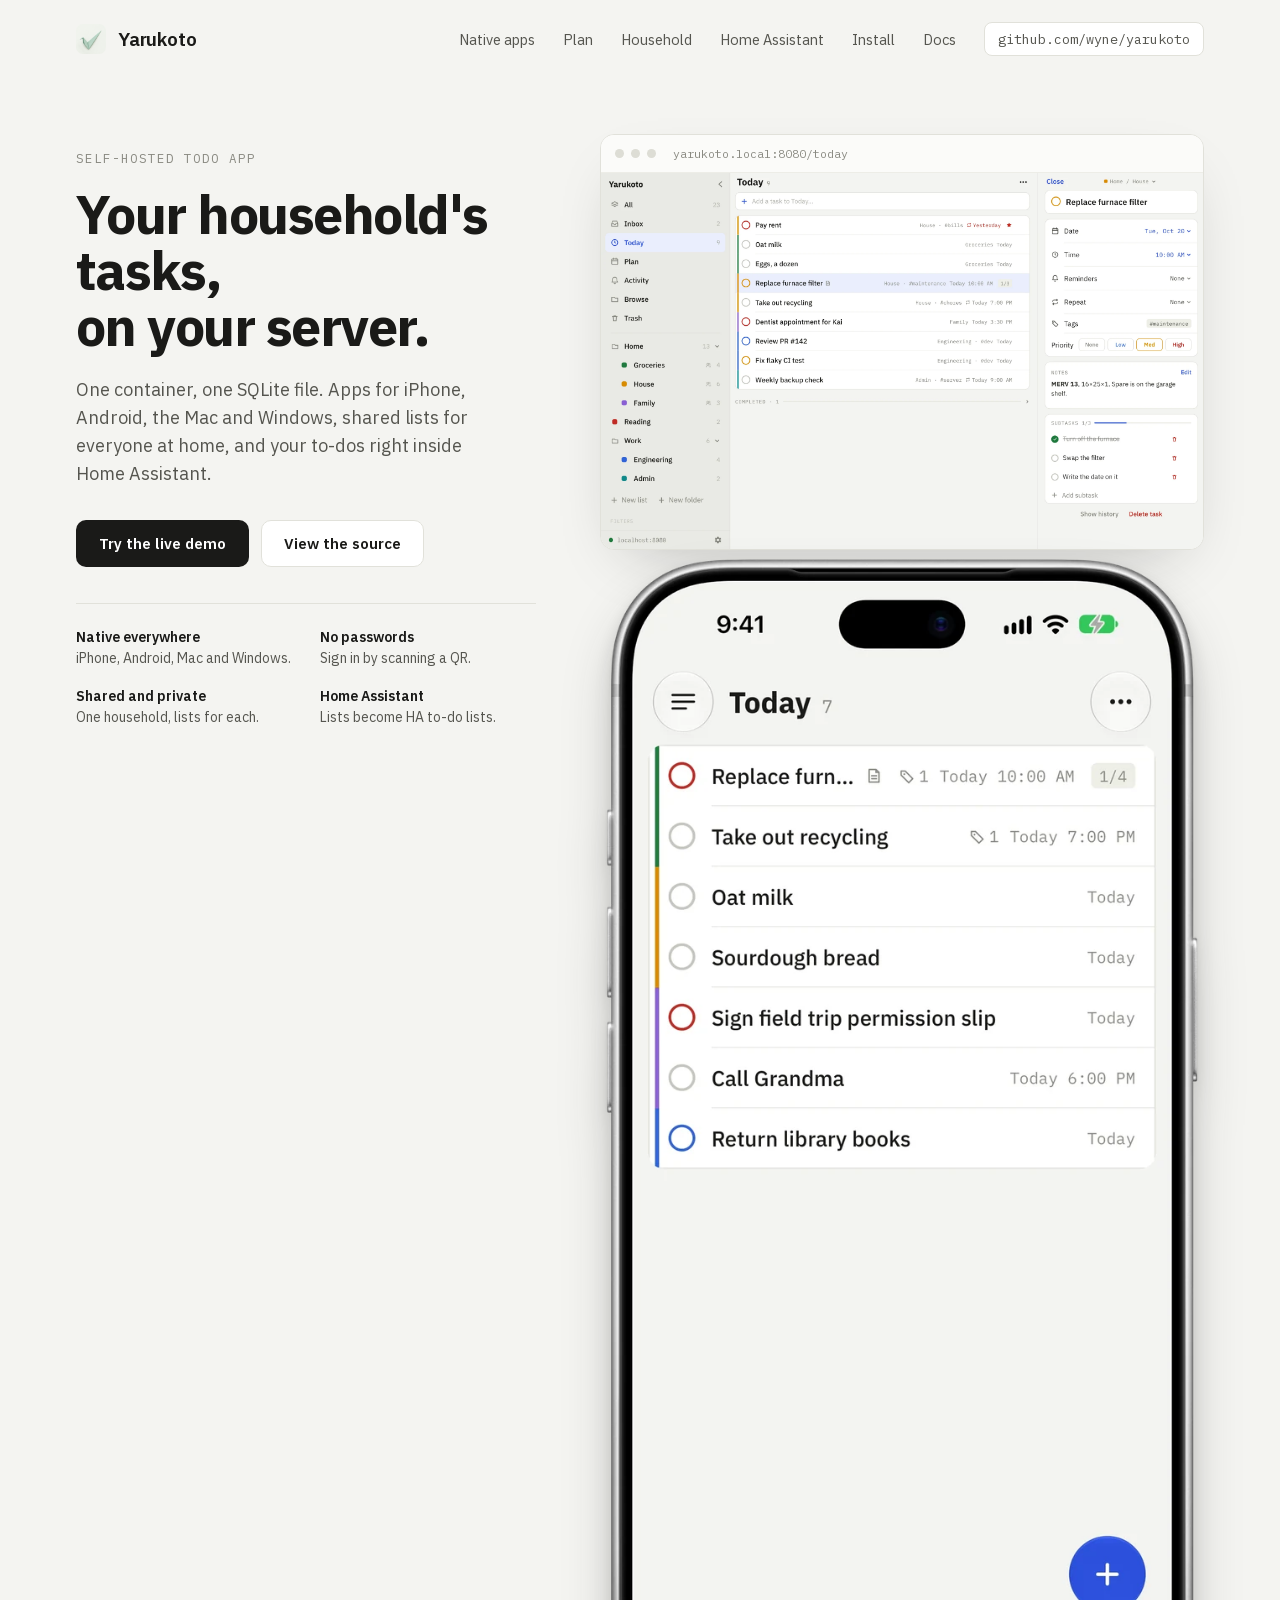
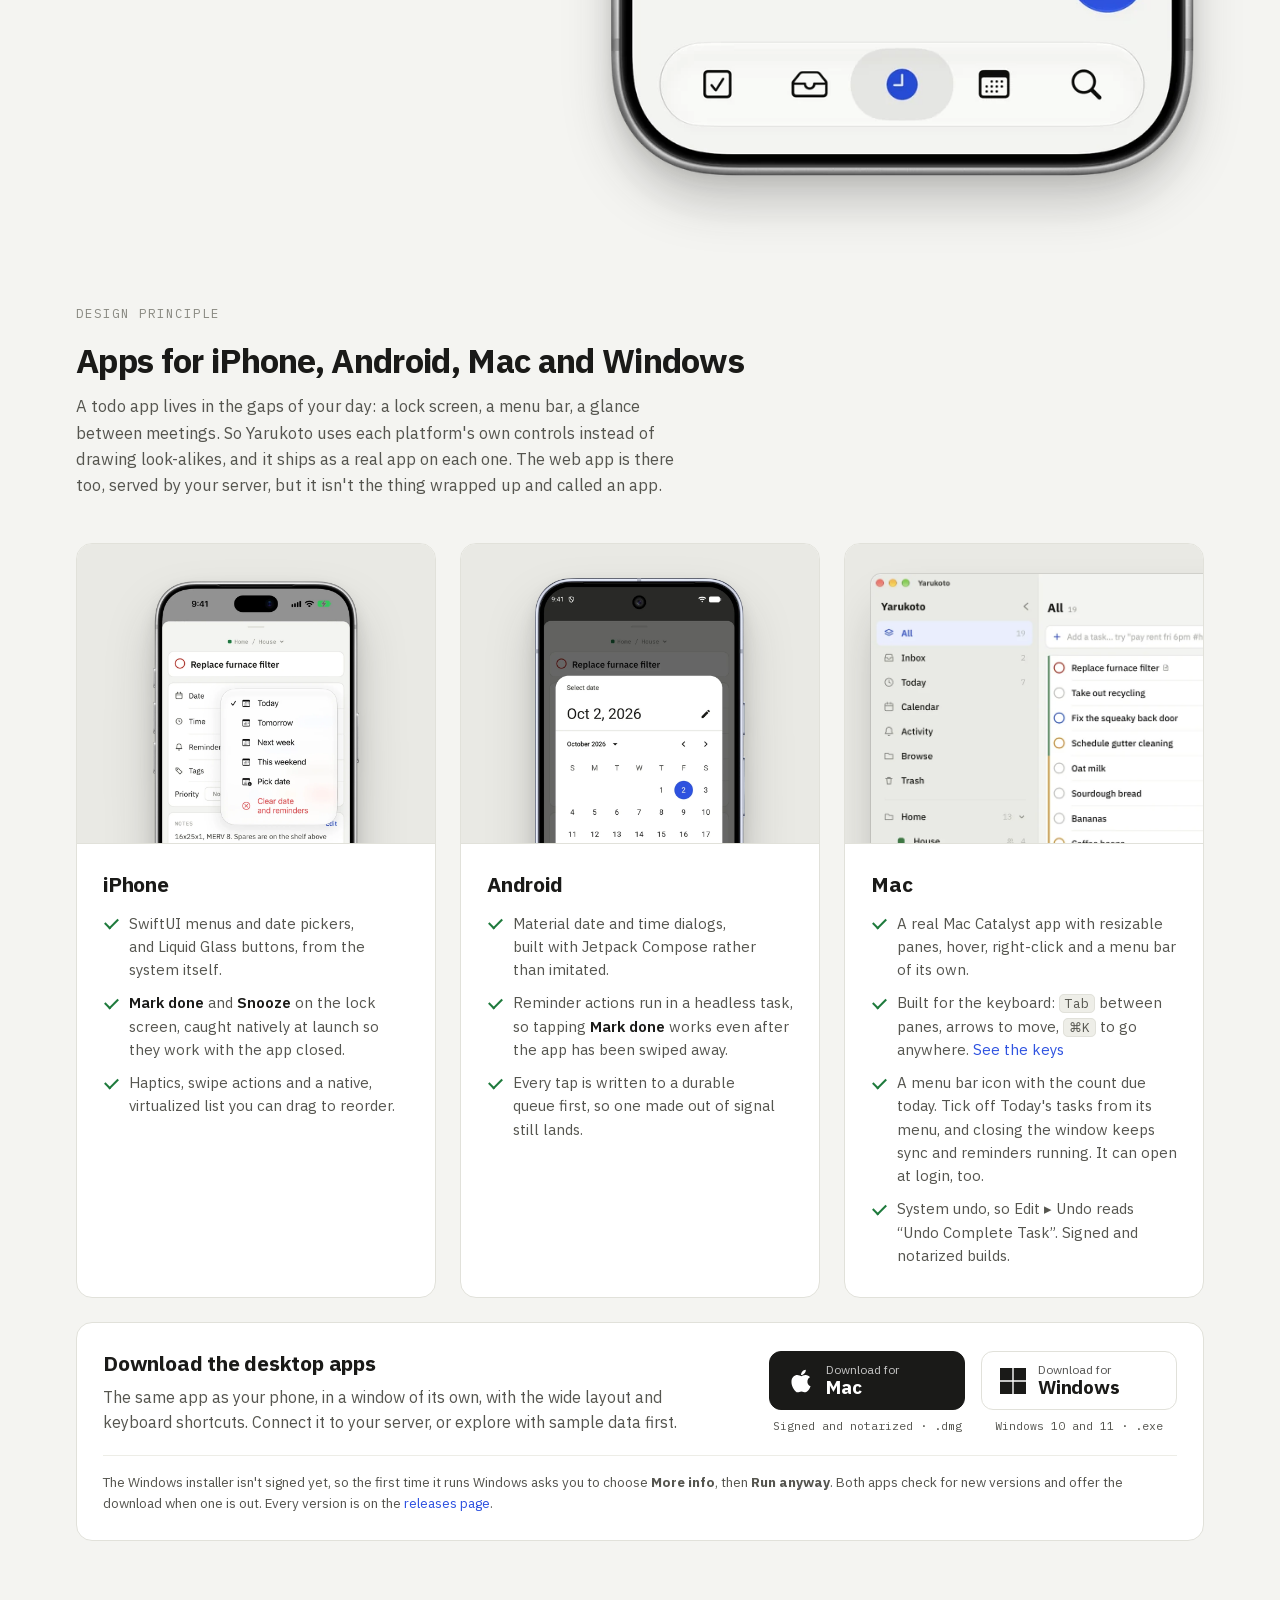
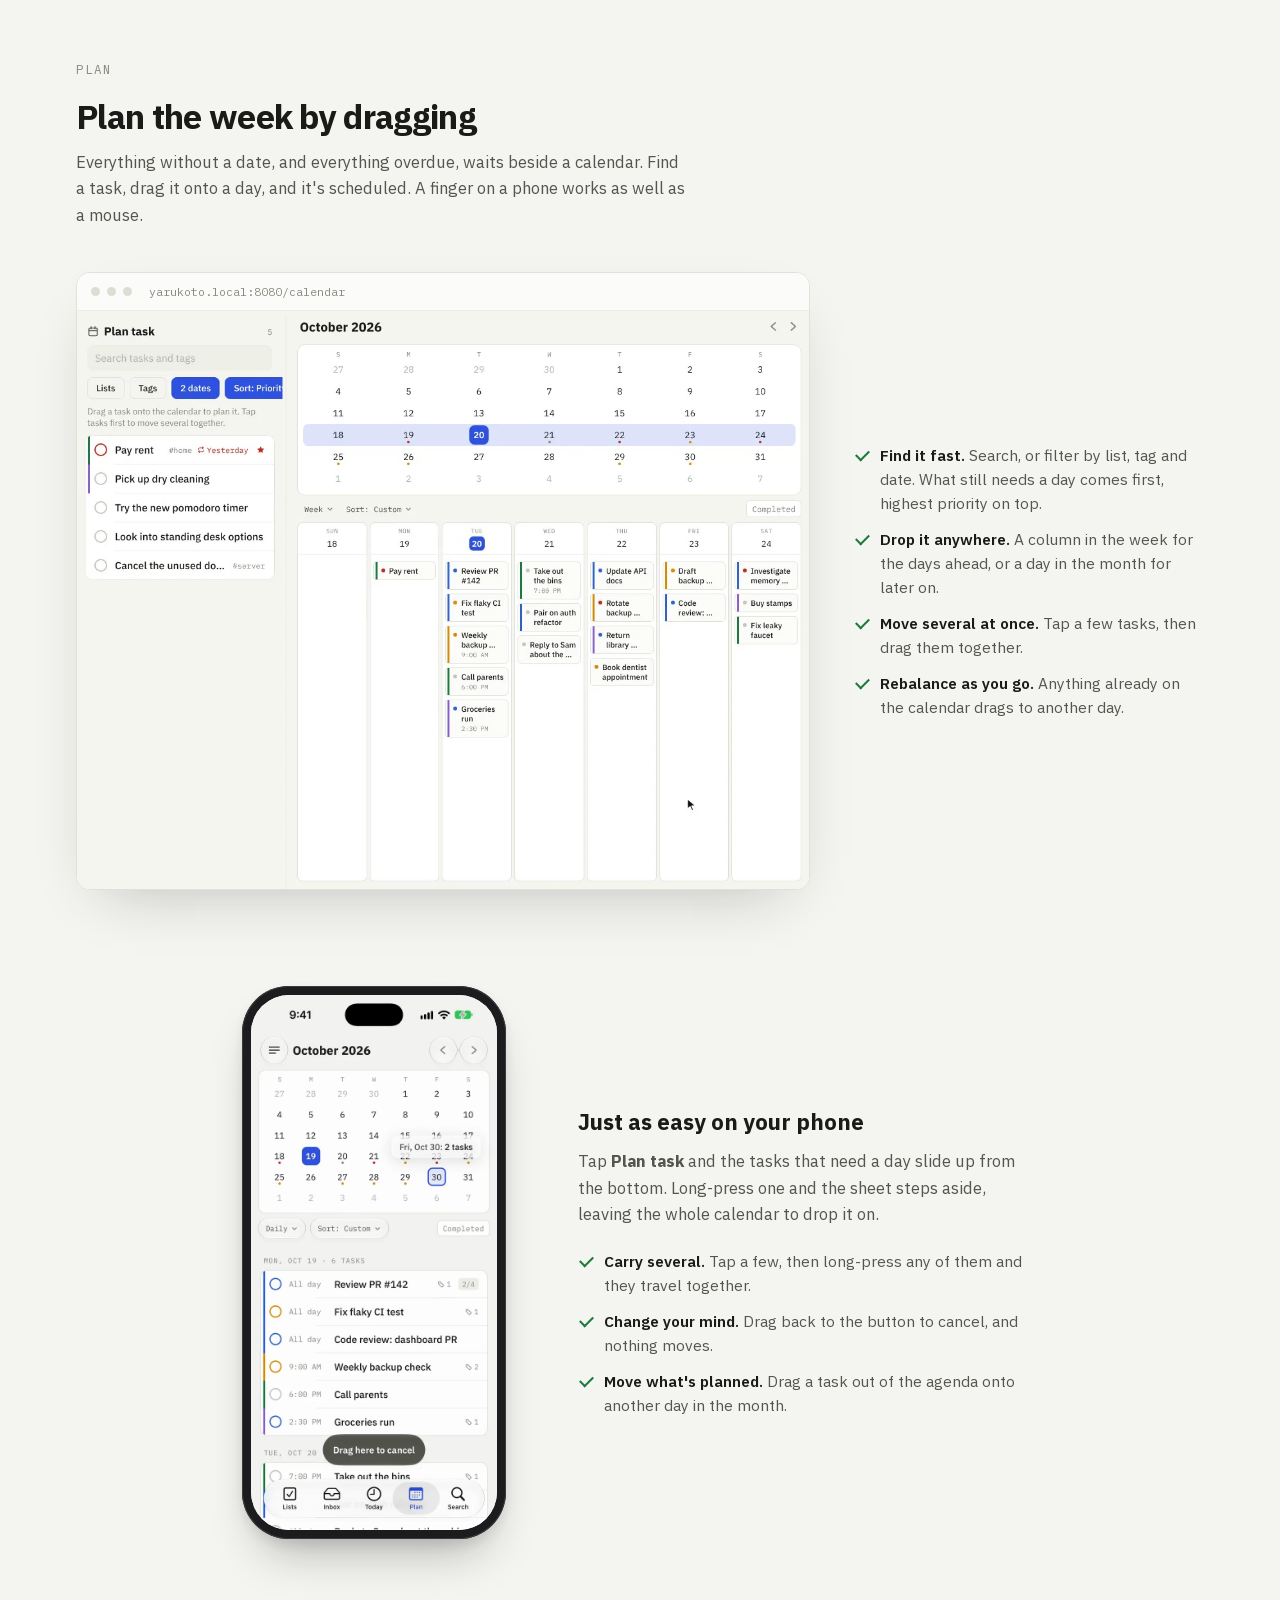
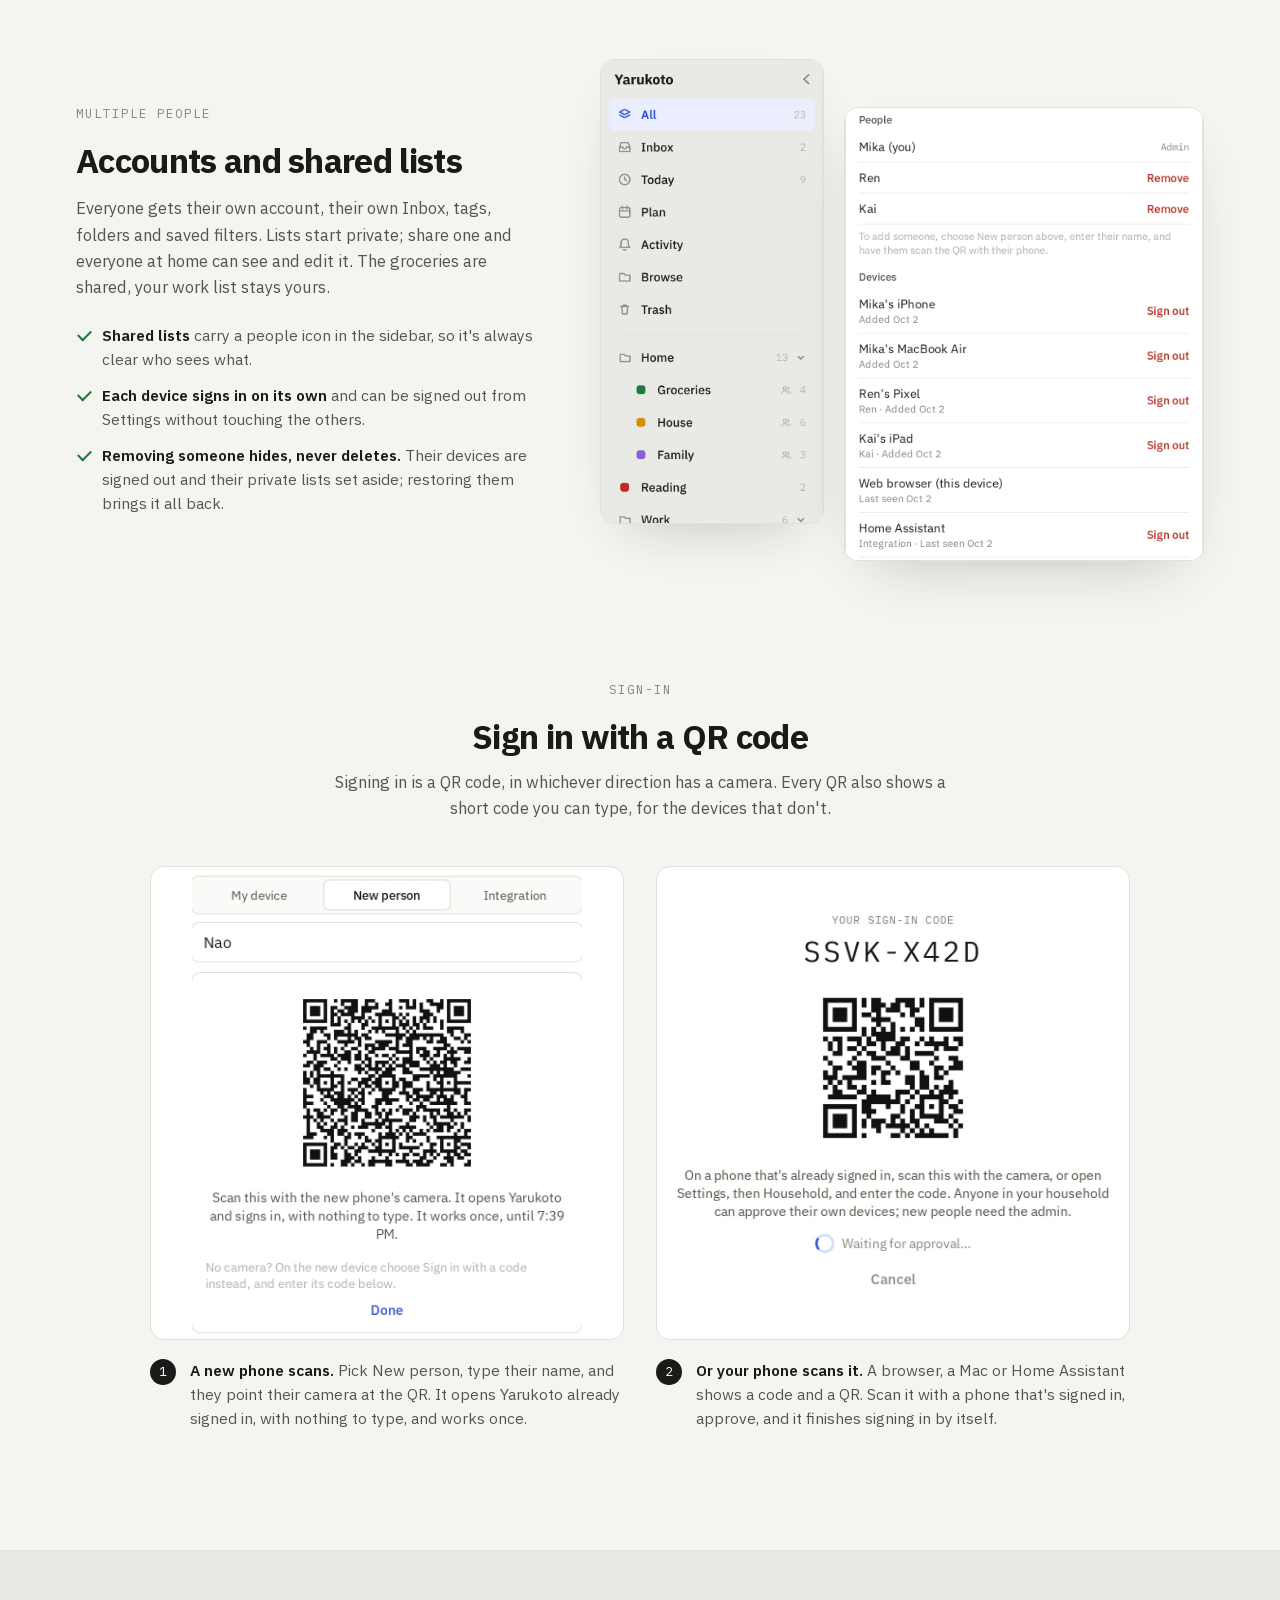
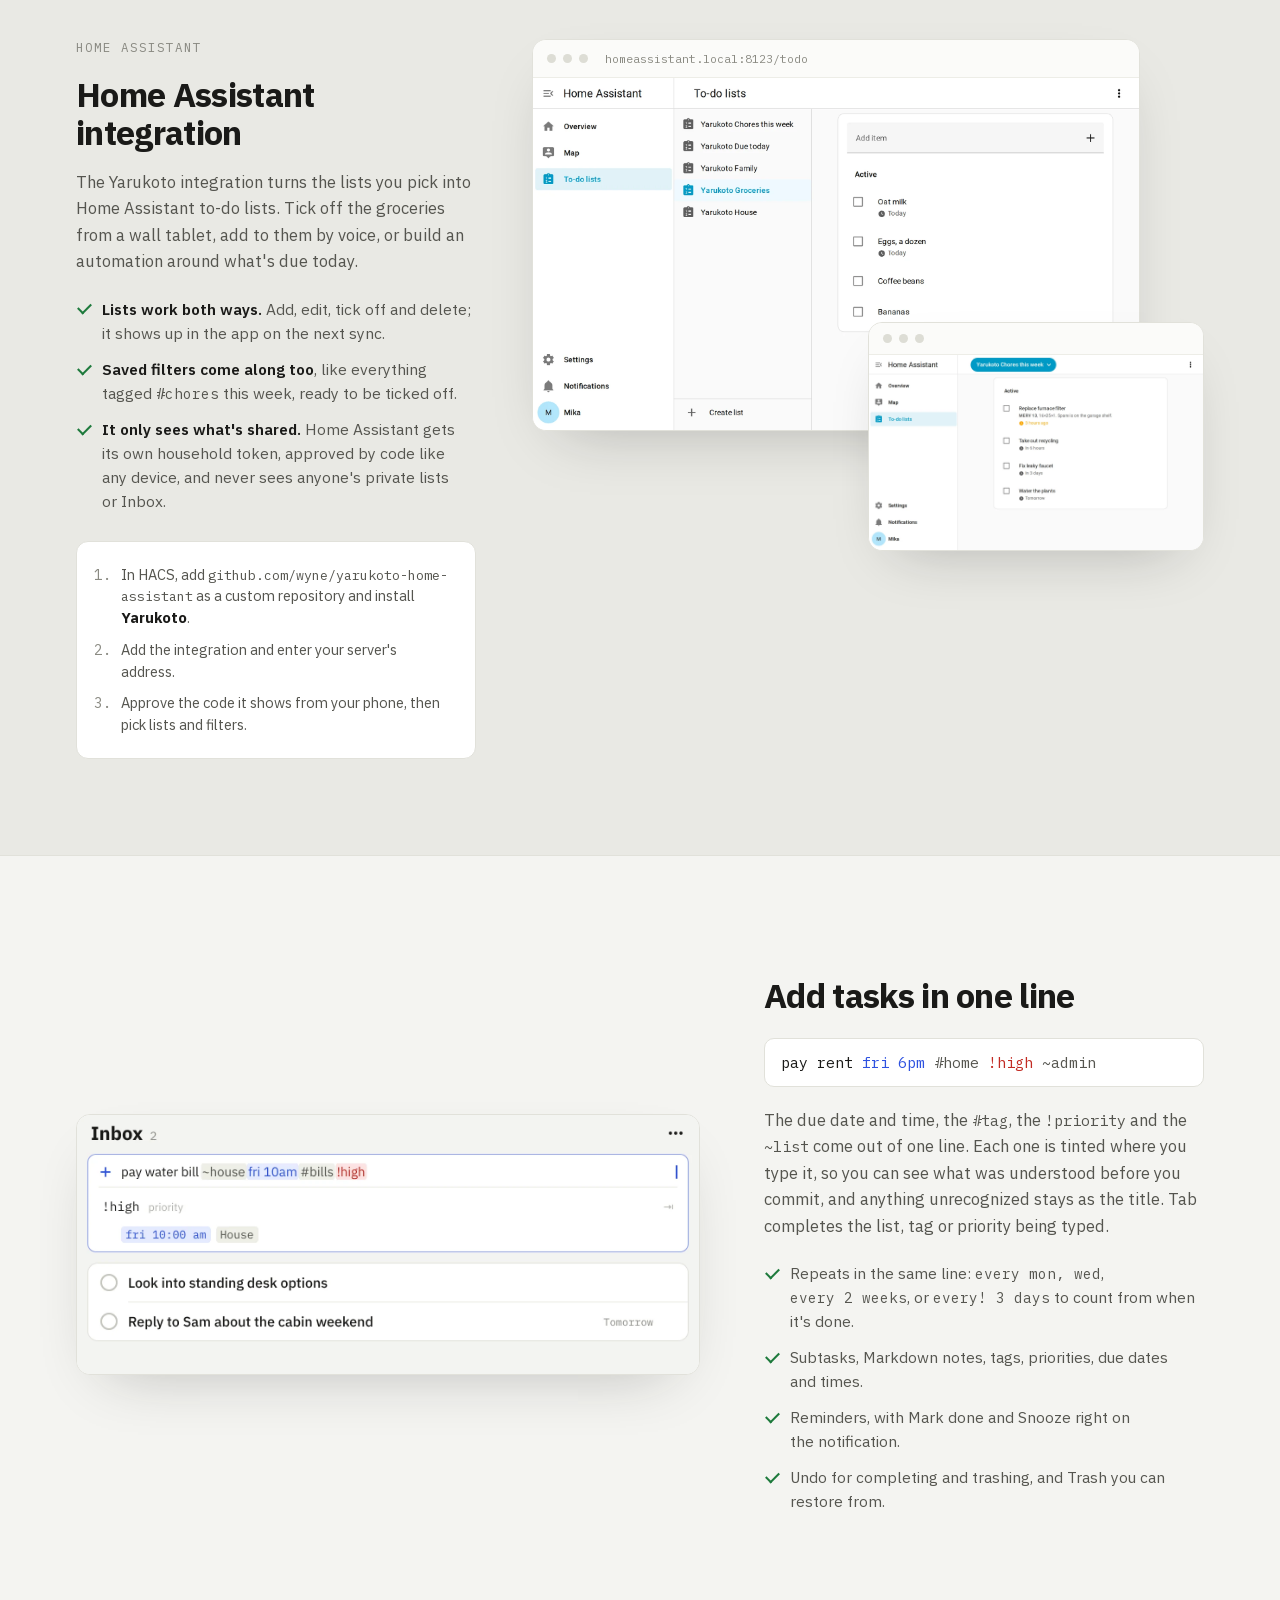
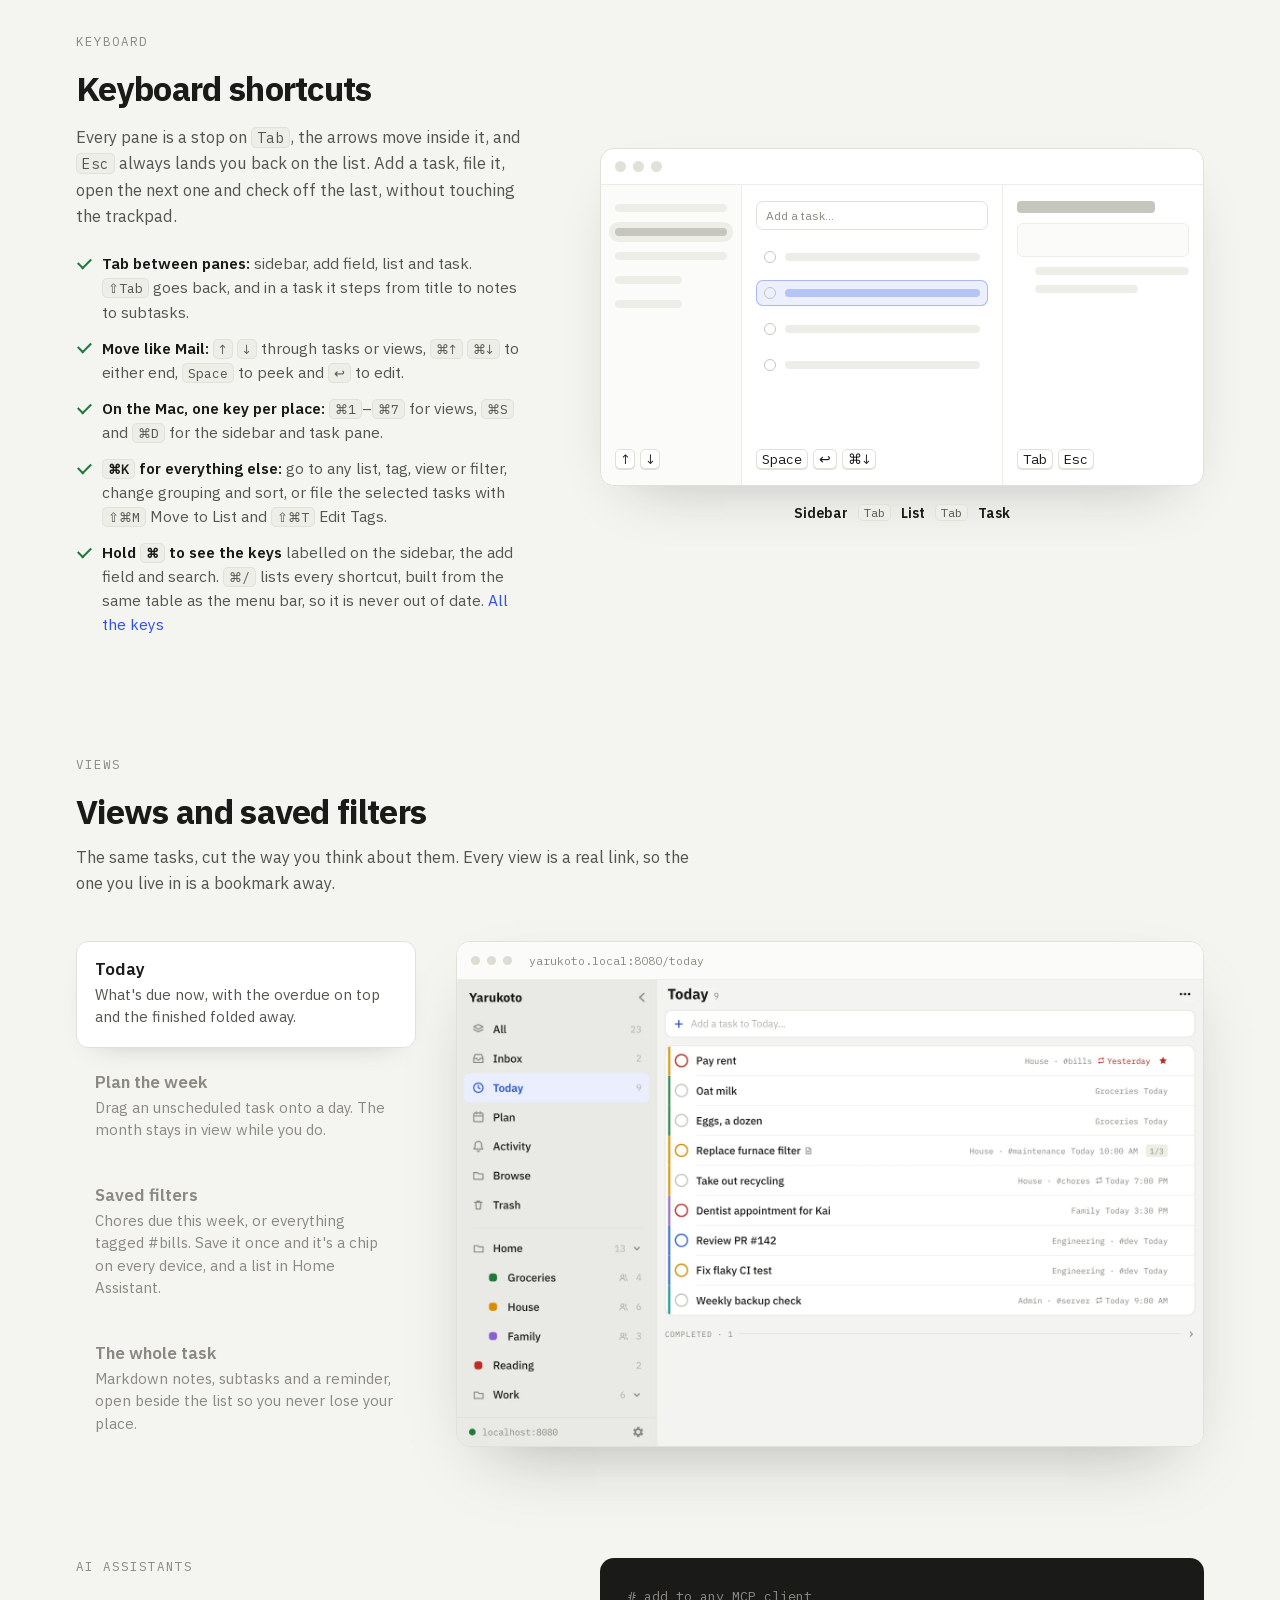
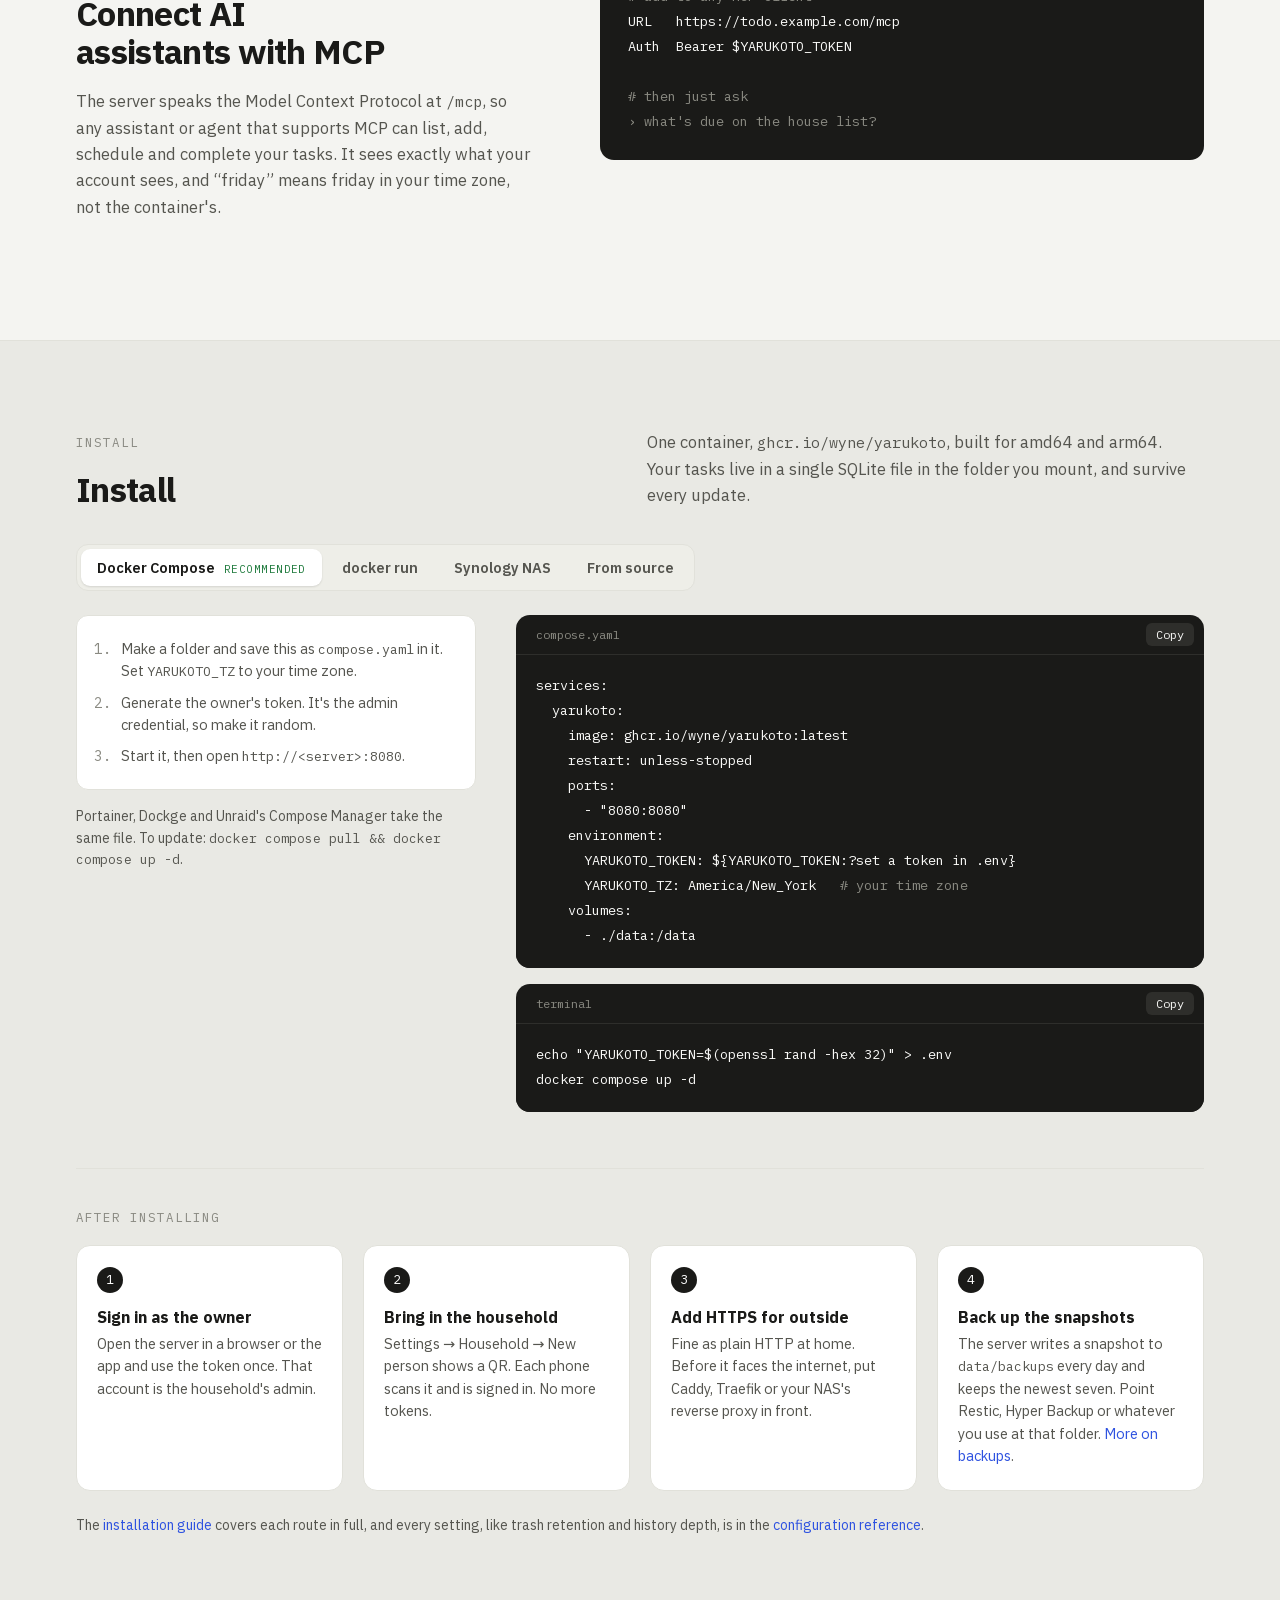
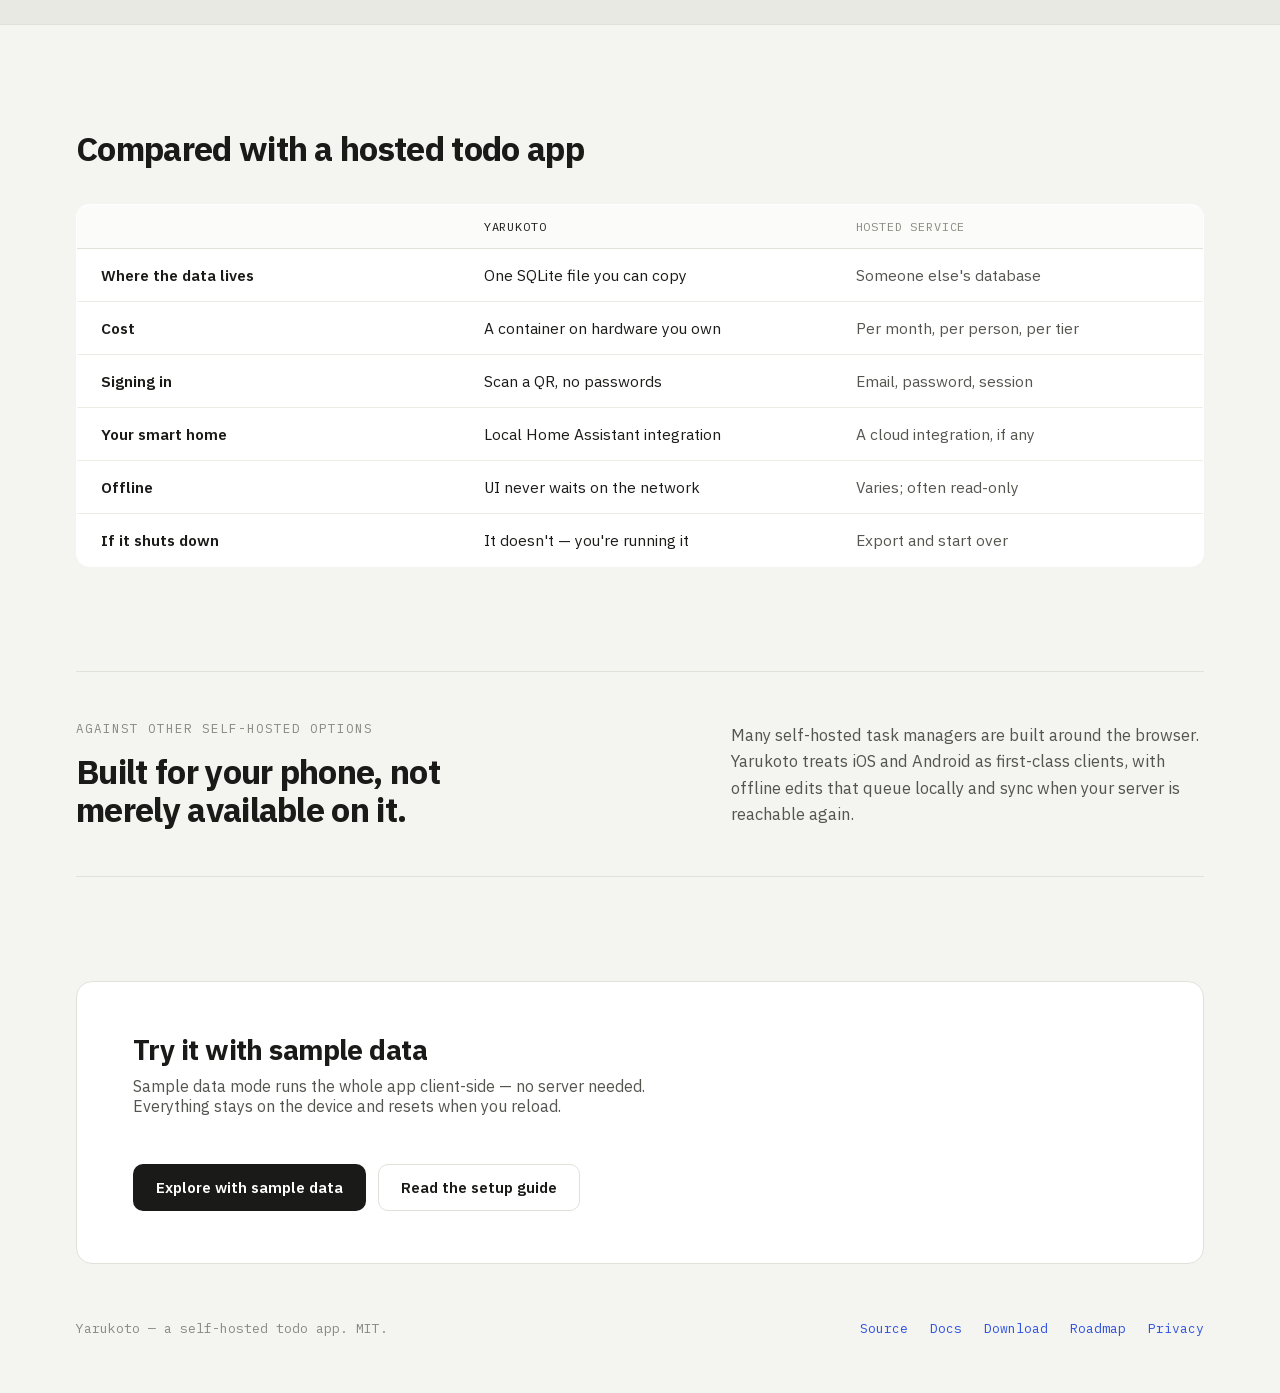
==== commit 43dfd249: "fix: retake the web screenshots with the Plan tab and tinted quick-add tokens" ====
--- a/index.html
+++ b/index.html
@@ -59,13 +59,18 @@
         </dl>
       </div>
 
-      <figure class="hero-scene" data-hero-scene>
-        <video muted playsinline preload="none" poster="assets/hero/day.webp" width="1280" height="720" aria-label="A laptop and a phone on a desk, both running Yarukoto. The daylight fades through golden hour into night, and both screens switch to dark mode as a desk lamp comes on."></video>
-        <figcaption class="hero-scene-caption" aria-hidden="true">
-          <span>Light mode by day.</span>
-          <span>Dark mode by night.</span>
-        </figcaption>
-      </figure>
+      <div class="hero-shots">
+        <div class="browser">
+          <div class="browser-bar">
+            <i></i><i></i><i></i>
+            <span class="url">yarukoto.local:8080/today</span>
+          </div>
+          <img src="assets/web-task-pane.webp" width="2000" height="1250" alt="Yarukoto's Today view with the task pane open, showing a due time, priority, Markdown notes and subtasks" />
+        </div>
+        <div class="device">
+          <img src="assets/ios-today-native-framed.webp" width="720" height="1472" alt="Yarukoto's Today view on iPhone, with the household's tasks from House, Groceries and Family" />
+        </div>
+      </div>
     </div>
   </section>
 
@@ -270,12 +275,12 @@
   <section id="quickadd" class="section shell">
     <div class="split split-shot-left">
       <div class="framed framed-shadow">
-        <img src="assets/web-quick-add.webp" width="1440" height="600" alt="The add field with 'pay water bill fri 10am #bills !high ~house' typed in, and chips showing the parsed date, tag, list and priority" loading="lazy" />
+        <img src="assets/web-quick-add.webp" width="1440" height="600" alt="The add field with 'pay water bill ~house fri 10am #bills !high' typed in: each token is tinted where it was typed, a suggestion offers !high to complete with Tab, and chips below show the parsed date and the House list" loading="lazy" />
       </div>
       <div>
         <h2>Add tasks in one line</h2>
         <div class="syntax-sample">pay rent <span class="tok-date">fri 6pm</span> <span class="tok-meta">#home</span> <span class="tok-prio">!high</span> <span class="tok-meta">~admin</span></div>
-        <p class="body-copy" style="margin:0">The due date and time, the <code>#tag</code>, the <code>!priority</code> and the <code>~list</code> come out of one line. Anything unrecognized stays as the title, and the chips show you what was understood before you commit.</p>
+        <p class="body-copy" style="margin:0">The due date and time, the <code>#tag</code>, the <code>!priority</code> and the <code>~list</code> come out of one line. Each one is tinted where you type it, so you can see what was understood before you commit, and anything unrecognized stays as the title. Tab completes the list, tag or priority being typed.</p>
         <ul class="ticks">
           <li>Repeats in the same line: <code>every mon, wed</code>, <code>every 2 weeks</code>, or <code>every! 3 days</code> to count from when it's done.</li>
           <li>Subtasks, Markdown notes, tags, priorities, due dates and times.</li>
@@ -753,79 +758,6 @@
 </script>
 <script>
 (function () {
-  // The hero scene goes from day to night. Wide screens with a mouse pin the
-  // hero and let the scroll position scrub the video; everyone else gets it
-  // played once on load. Under reduced motion the day still stays put.
-  var scene = document.querySelector('[data-hero-scene]');
-  if (!scene) return;
-  var hero = scene.closest('.hero');
-  var video = scene.querySelector('video');
-  var NIGHT_AT = 0.66; // where the screens have switched to dark mode
-  if (window.matchMedia('(prefers-reduced-motion: reduce)').matches) return;
-
-  function night(t) { scene.classList.toggle('is-night', t >= NIGHT_AT); }
-
-  var scrub = window.matchMedia('(min-width: 1081px) and (min-height: 640px) and (pointer: fine)').matches;
-
-  if (!scrub) {
-    // Play once and rest on the night frame. play.webm first, mp4 for Safari.
-    video.innerHTML = '<source src="assets/hero/play.webm" type="video/webm" />' +
-                      '<source src="assets/hero/play.mp4" type="video/mp4" />';
-    video.preload = 'auto';
-    video.addEventListener('timeupdate', function () {
-      if (video.duration) night(video.currentTime / video.duration);
-    });
-    // Start when it's mostly on screen; on a phone it sits below the fold.
-    var start = function () {
-      var p = video.play();
-      if (p && p.catch) p.catch(function () {});
-    };
-    if (!('IntersectionObserver' in window)) { start(); return; }
-    new IntersectionObserver(function (entries, obs) {
-      if (!entries[0].isIntersecting) return;
-      obs.disconnect();
-      start();
-    }, { threshold: 0.6 }).observe(video);
-    return;
-  }
-
-  // Every frame of scrub.mp4 is a keyframe, so seeking backwards is as cheap
-  // as forwards. The scroll target is eased toward so a wheel notch glides.
-  hero.classList.add('is-scrub');
-  video.src = 'assets/hero/scrub.mp4';
-  video.preload = 'auto';
-  var target = 0, shown = 0, queued = false;
-
-  function progress() {
-    var r = hero.getBoundingClientRect();
-    var travel = r.height - window.innerHeight;
-    return travel > 0 ? Math.min(1, Math.max(0, -r.top / travel)) : 0;
-  }
-
-  function tick() {
-    queued = false;
-    if (!video.duration) return;
-    shown += (target - shown) * 0.18;
-    if (Math.abs(target - shown) < 0.001) shown = target;
-    // Stop a hair short of the end: some browsers show a blank frame there.
-    video.currentTime = shown * (video.duration - 0.05);
-    night(shown);
-    if (shown !== target) queue();
-  }
-
-  function queue() {
-    if (!queued) { queued = true; requestAnimationFrame(tick); }
-  }
-
-  function onScroll() { target = progress(); queue(); }
-
-  window.addEventListener('scroll', onScroll, { passive: true });
-  window.addEventListener('resize', onScroll);
-  video.addEventListener('loadedmetadata', onScroll);
-})();
-</script>
-<script>
-(function () {
   var root = document.querySelector('[data-showcase]');
   if (!root) return;
   var tabs = Array.prototype.slice.call(root.querySelectorAll('[role="tab"]'));
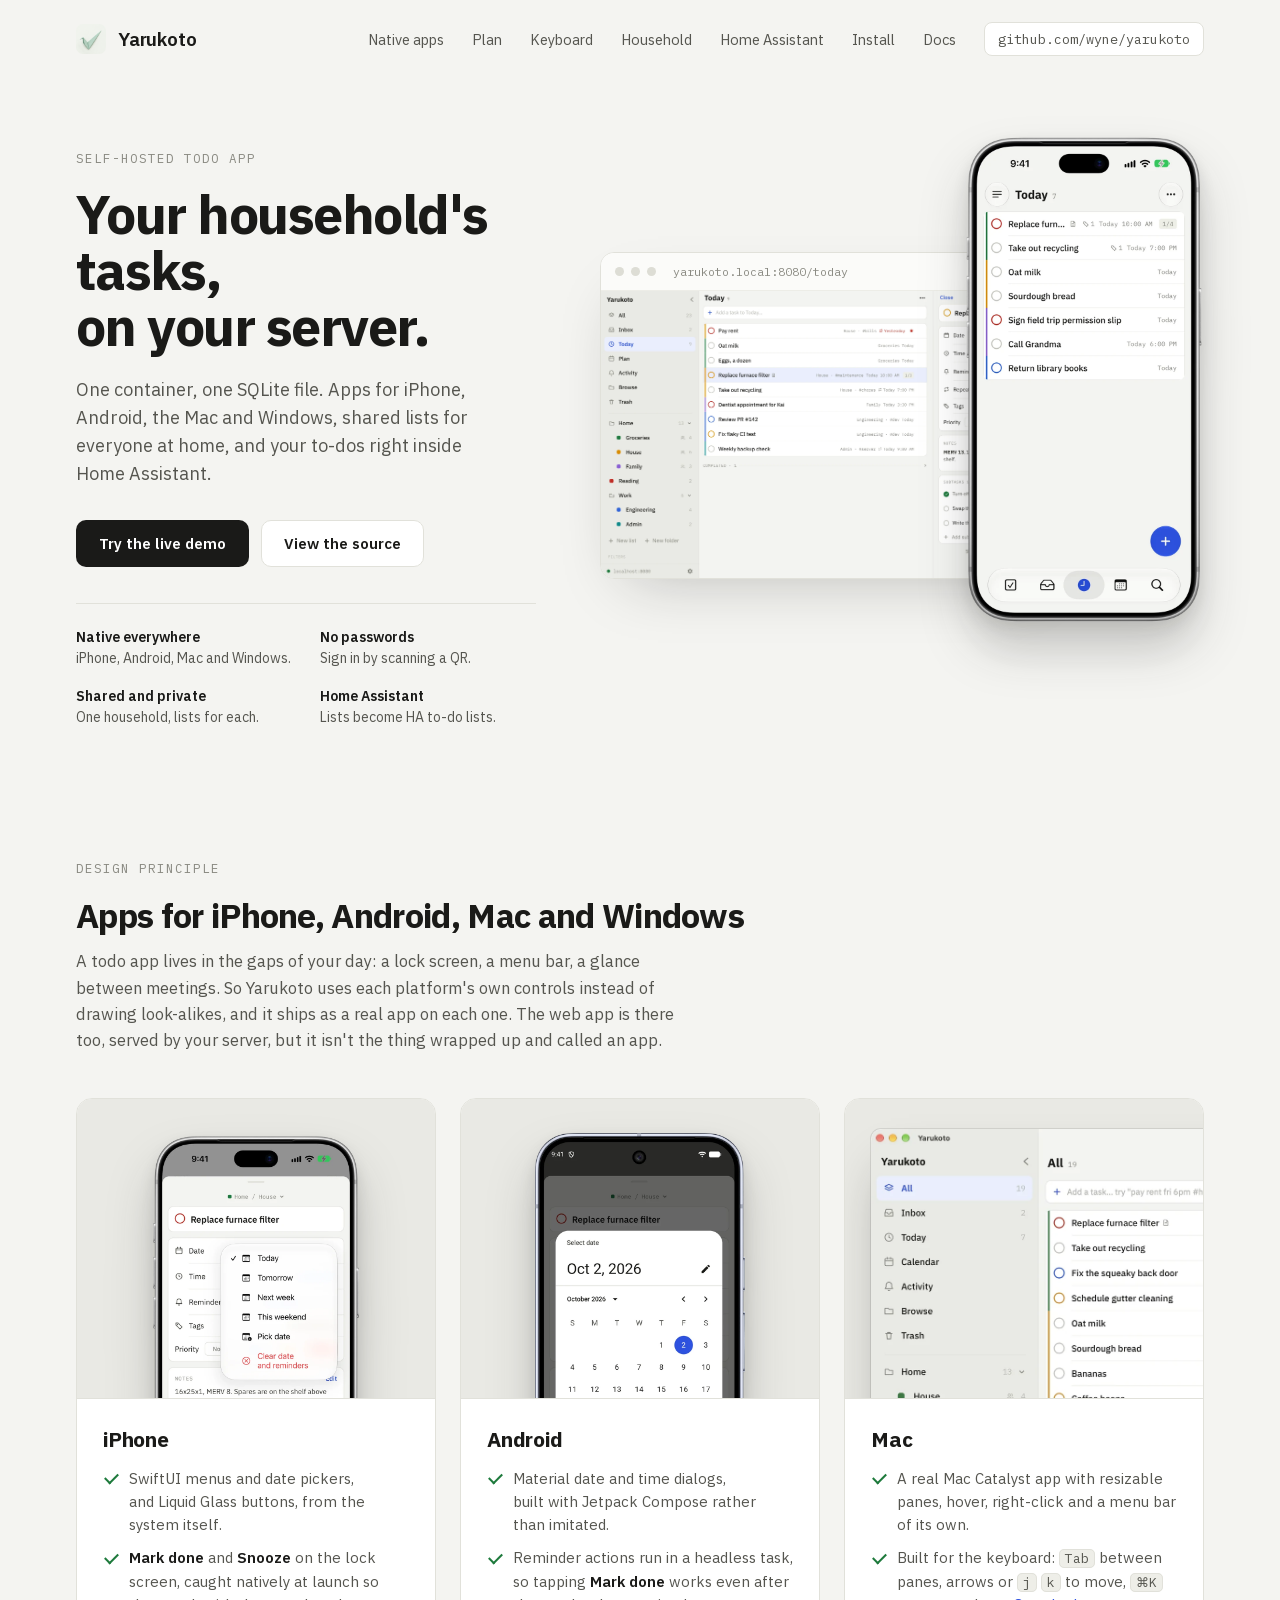
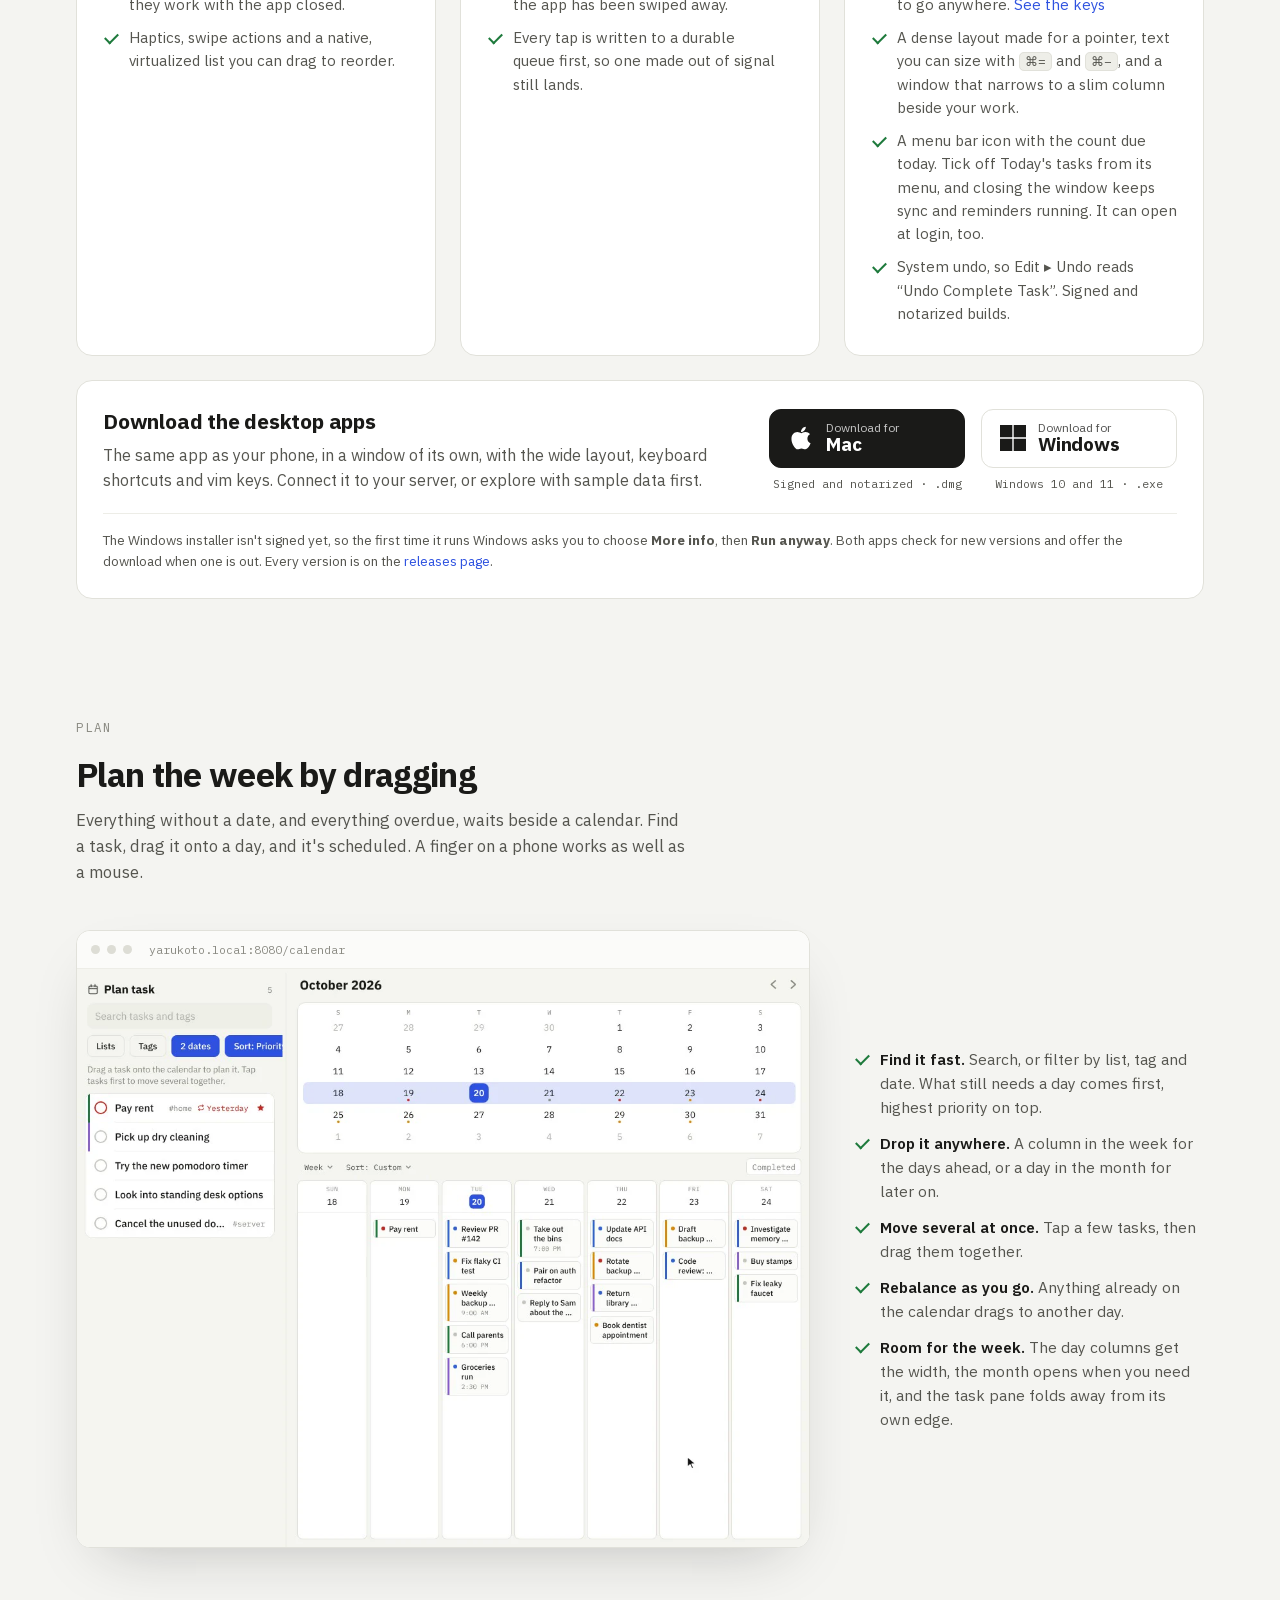
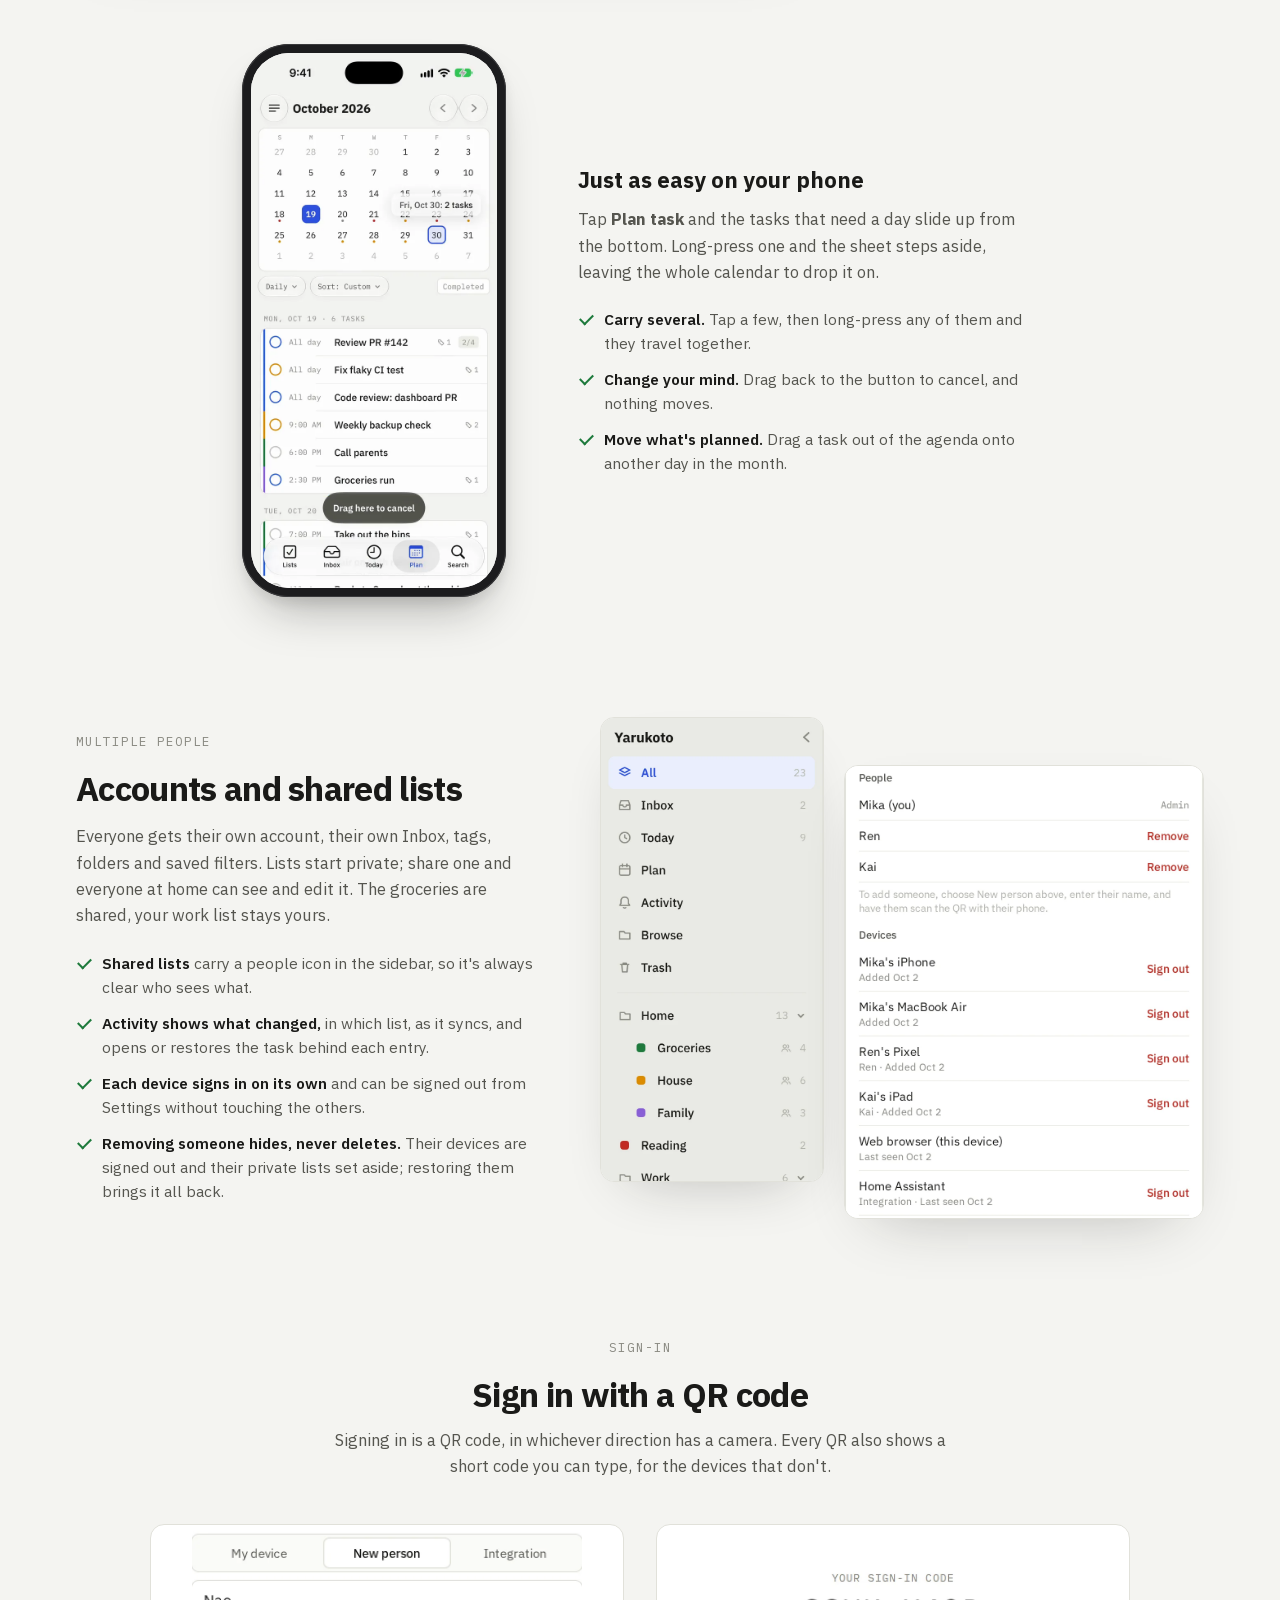
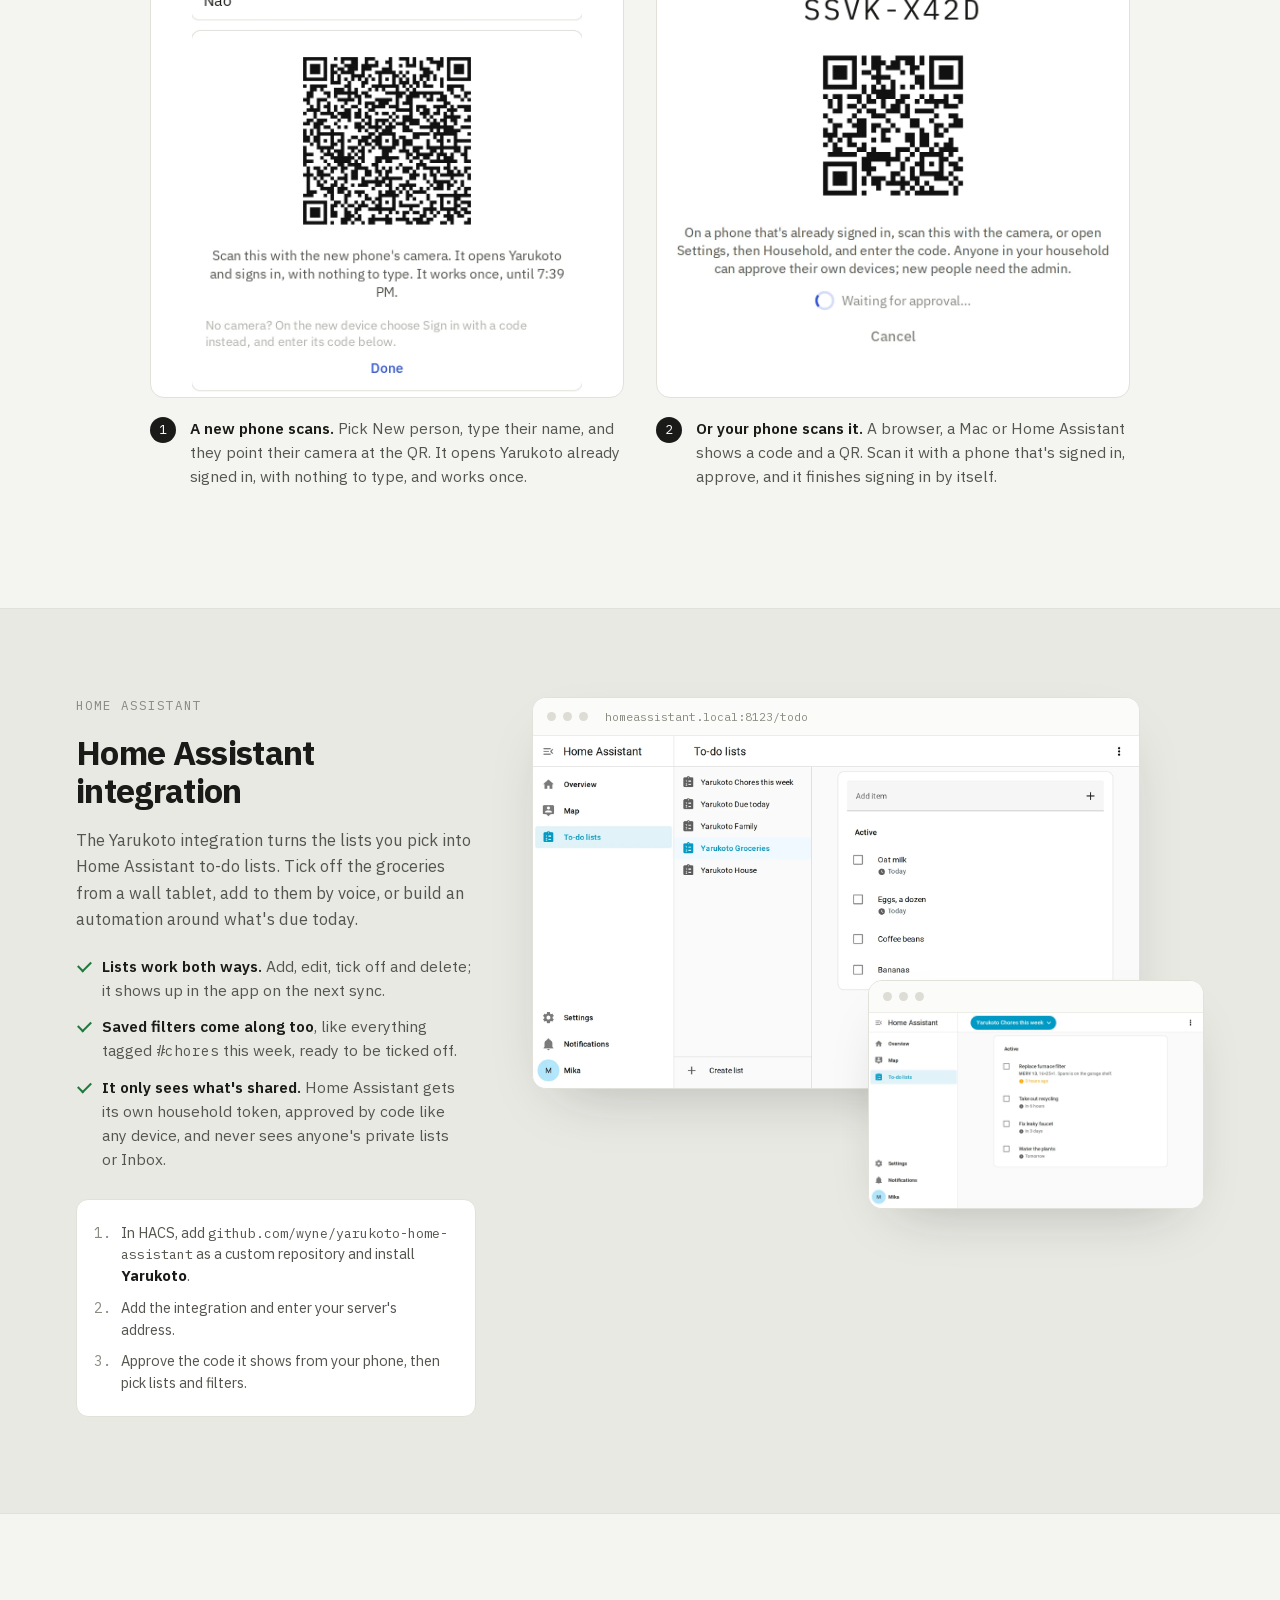
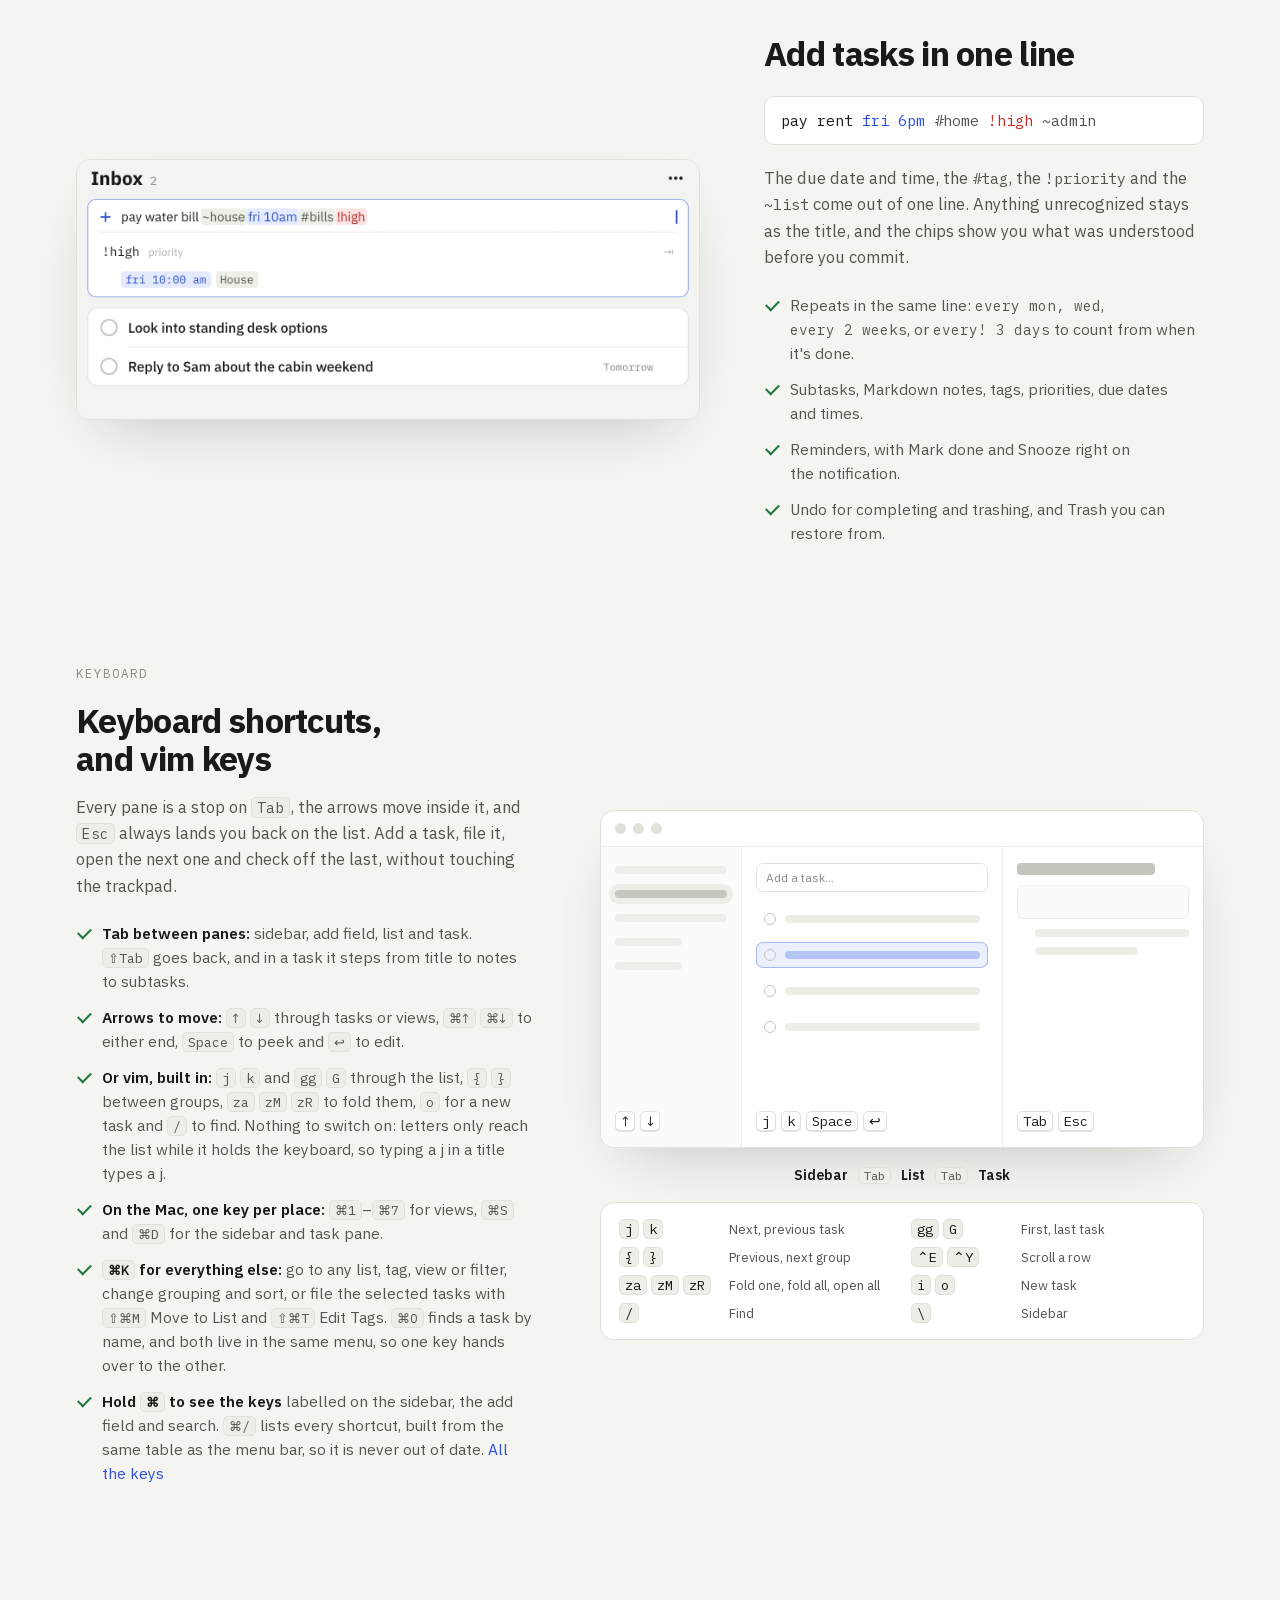
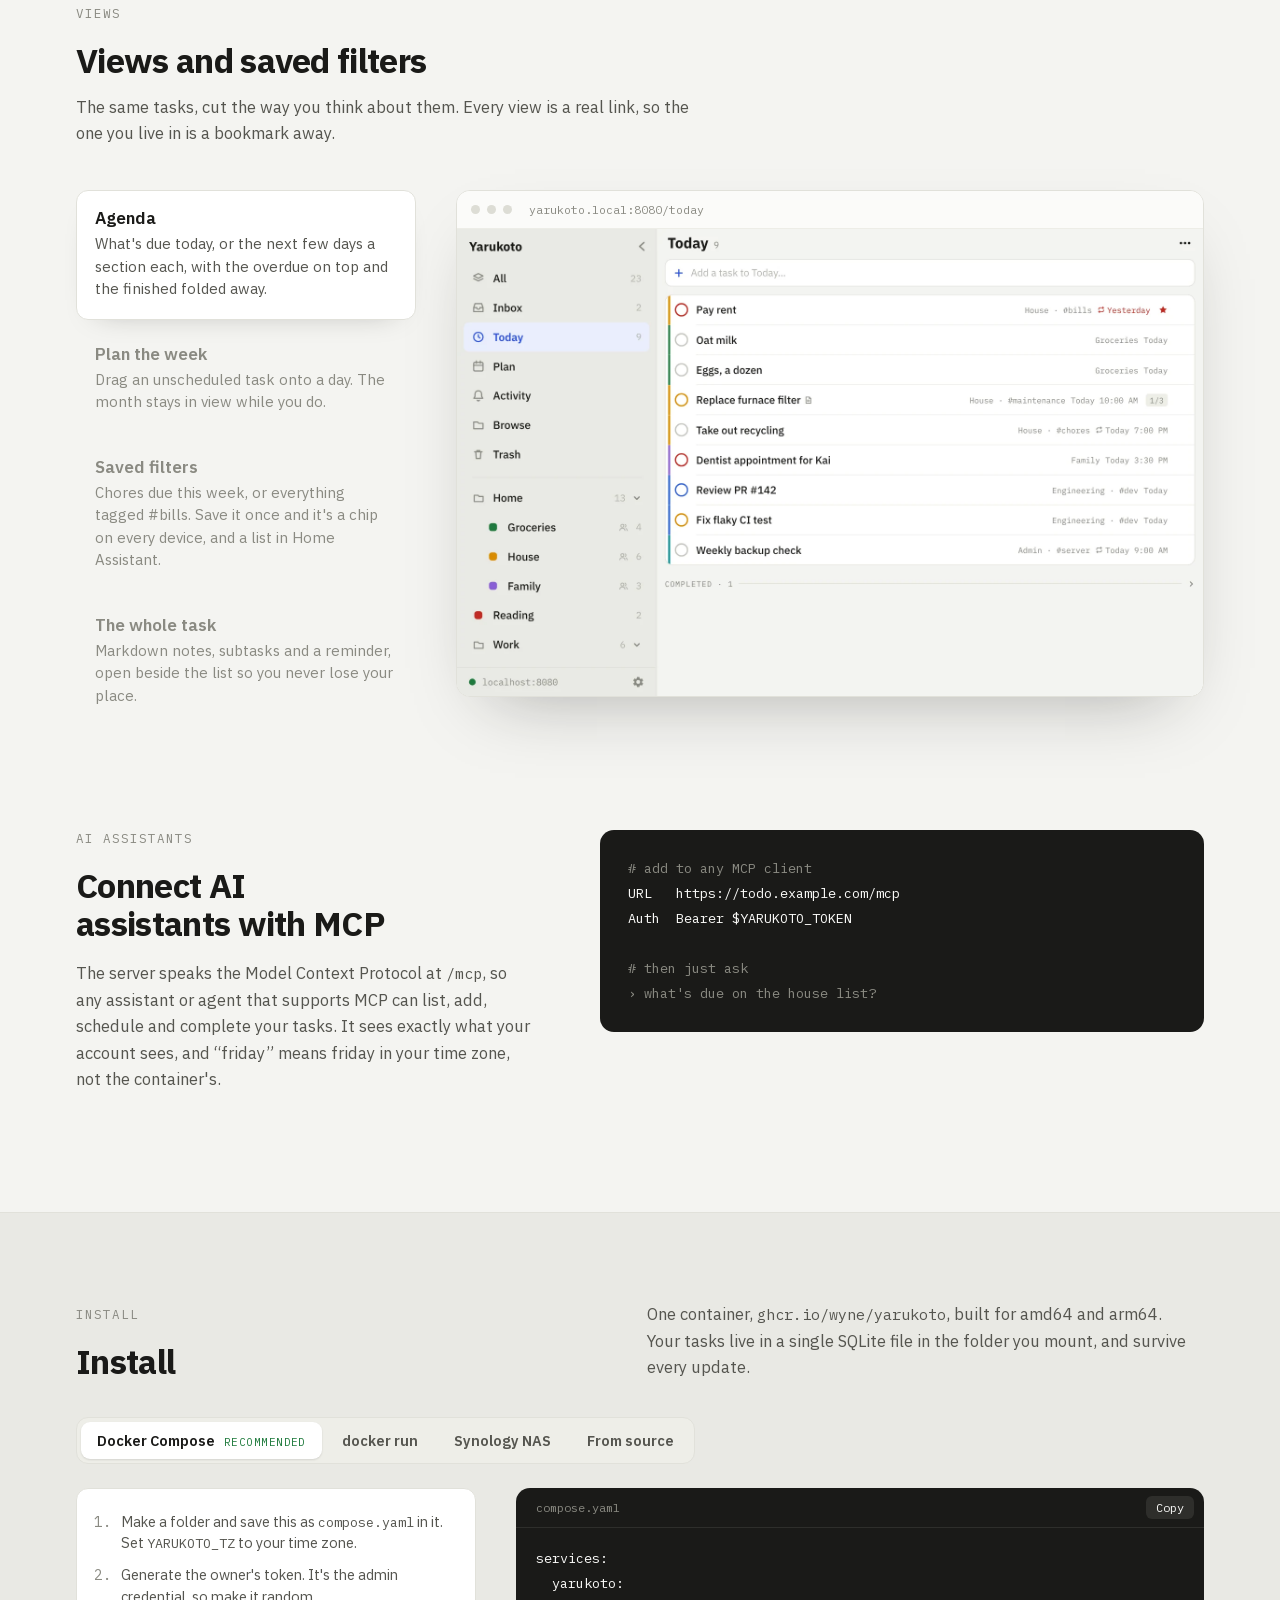
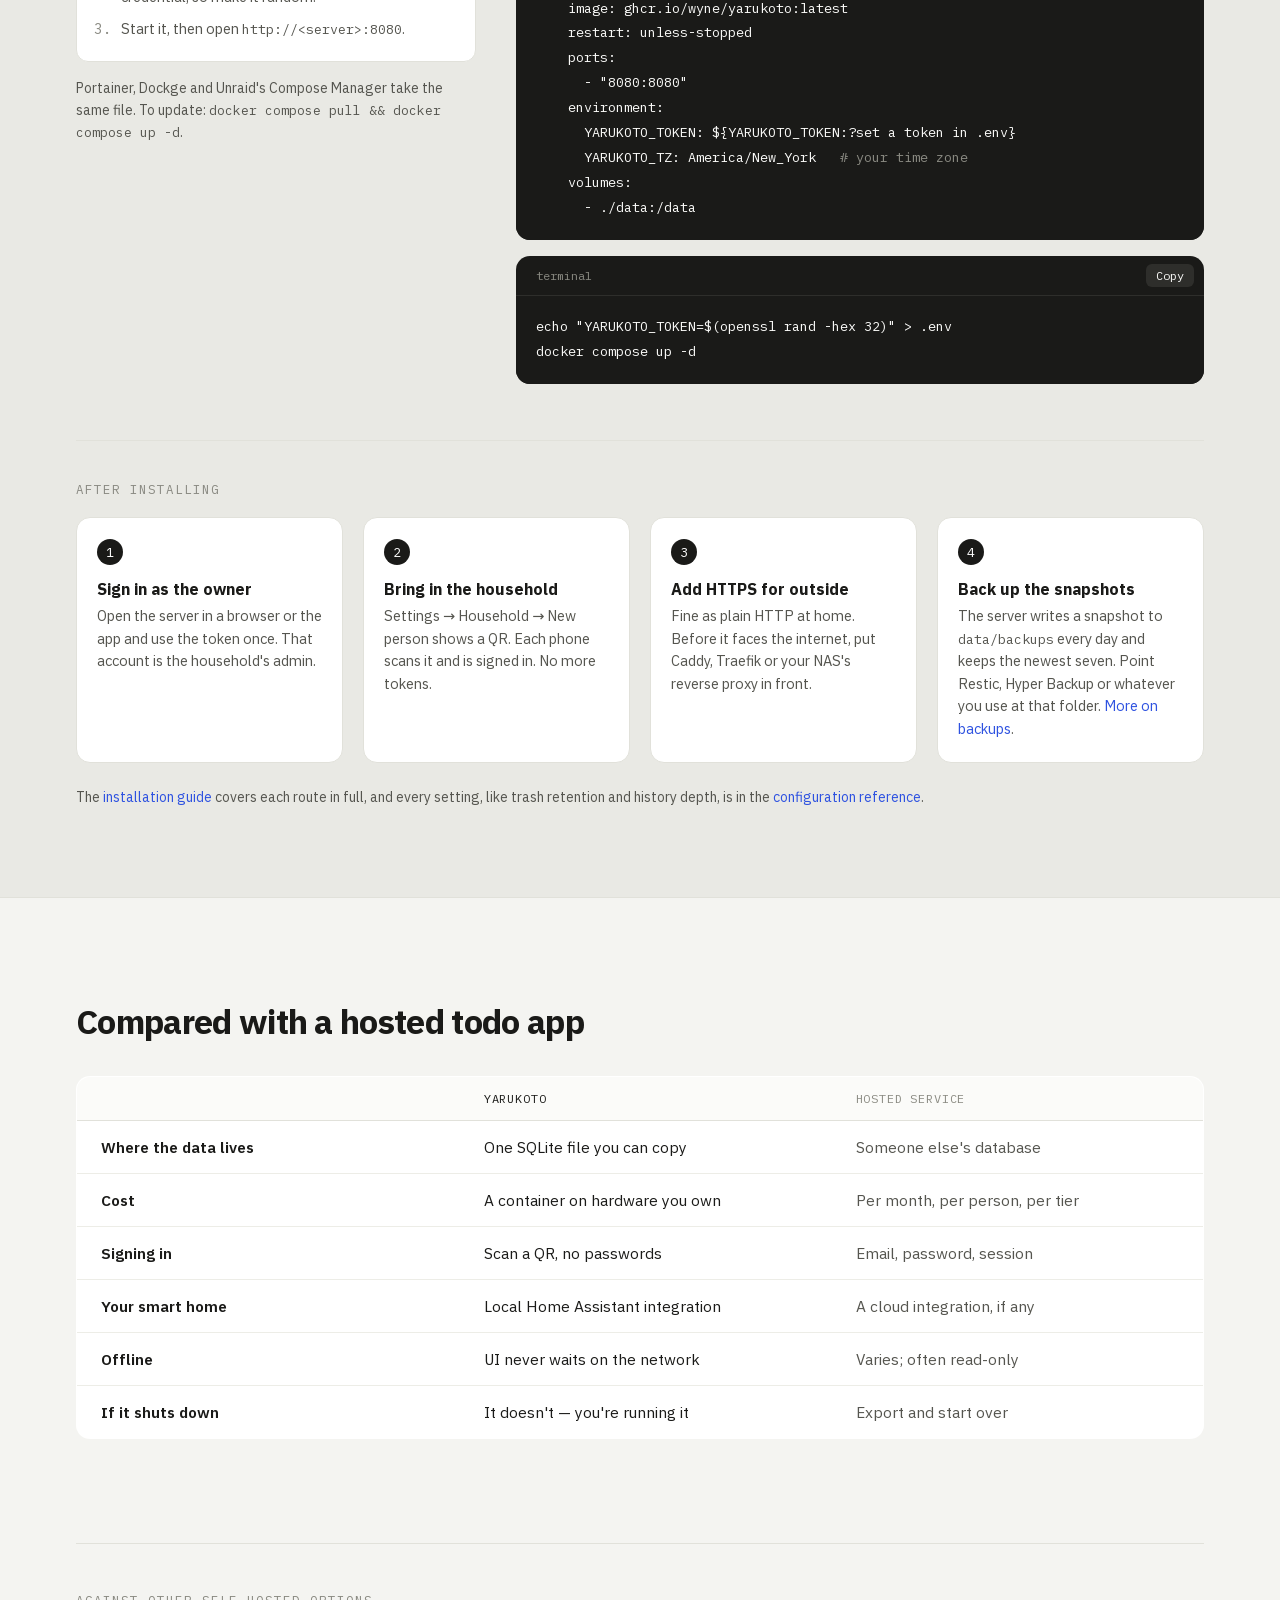
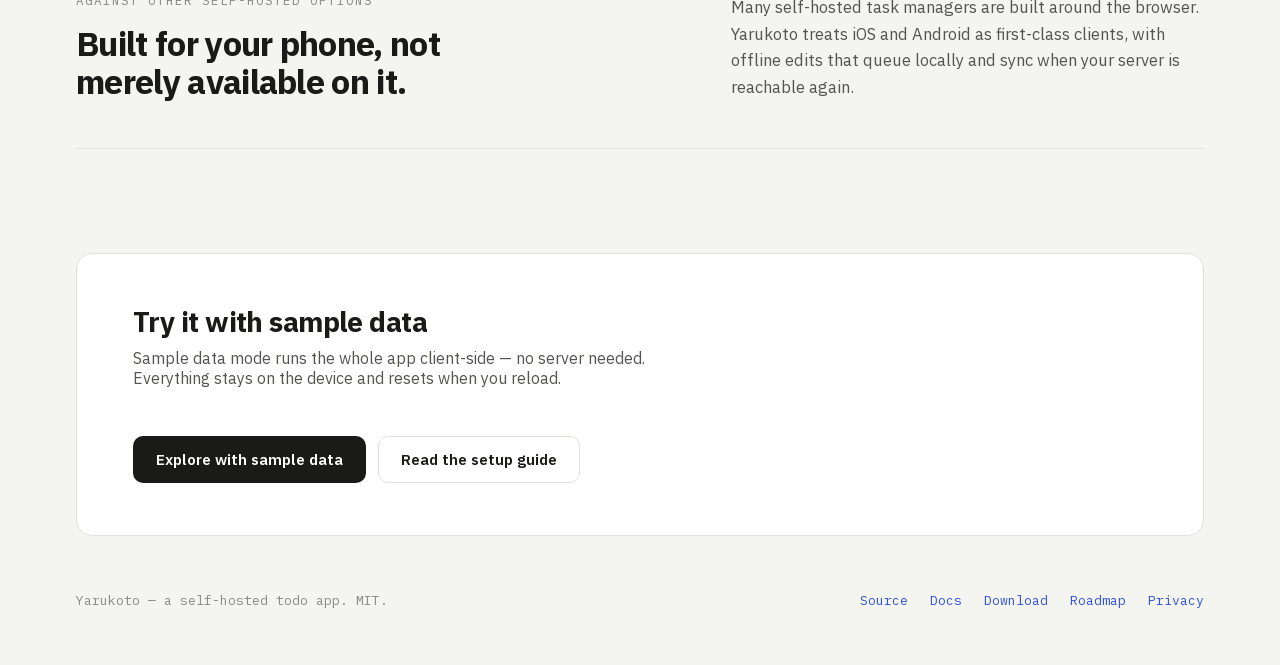
==== commit f5672758: "feat: feature vim keys, text size, Agenda, Activity's list and Plan's week" ====
--- a/index.html
+++ b/index.html
@@ -31,6 +31,7 @@
   <nav class="site-nav">
     <a href="#native">Native apps</a>
     <a href="#plan">Plan</a>
+    <a href="#keyboard">Keyboard</a>
     <a href="#household">Household</a>
     <a href="#home-assistant">Home Assistant</a>
     <a href="#install">Install</a>
@@ -123,7 +124,8 @@
           <h3>Mac</h3>
           <ul class="ticks">
             <li>A real Mac Catalyst app with resizable panes, hover, right-click and a menu bar of its own.</li>
-            <li>Built for the keyboard: <kbd>Tab</kbd> between panes, arrows to move, <kbd>⌘K</kbd> to go anywhere. <a href="#keyboard">See the keys</a></li>
+            <li>Built for the keyboard: <kbd>Tab</kbd> between panes, arrows or <kbd>j</kbd> <kbd>k</kbd> to move, <kbd>⌘K</kbd> to go anywhere. <a href="#keyboard">See the keys</a></li>
+            <li>A dense layout made for a pointer, text you can size with <kbd>⌘=</kbd> and <kbd>⌘−</kbd>, and a window that narrows to a slim column beside your work.</li>
             <li>A menu bar icon with the count due today. Tick off Today's tasks from its menu, and closing the window keeps sync and reminders running. It can open at login, too.</li>
             <li>System undo, so Edit ▸ Undo reads “Undo Complete Task”. Signed and notarized builds.</li>
           </ul>
@@ -134,7 +136,7 @@
     <div id="download" class="downloads">
       <div class="downloads-copy">
         <h3>Download the desktop apps</h3>
-        <p>The same app as your phone, in a window of its own, with the wide layout and keyboard shortcuts. Connect it to your server, or explore with sample data first.</p>
+        <p>The same app as your phone, in a window of its own, with the wide layout, keyboard shortcuts and vim keys. Connect it to your server, or explore with sample data first.</p>
       </div>
       <div class="downloads-actions">
         <div class="dl" data-os="mac">
@@ -176,6 +178,7 @@
         <li><b>Drop it anywhere.</b> A column in the week for the days ahead, or a day in the month for later on.</li>
         <li><b>Move several at once.</b> Tap a few tasks, then drag them together.</li>
         <li><b>Rebalance as you go.</b> Anything already on the calendar drags to another day.</li>
+        <li><b>Room for the week.</b> The day columns get the width, the month opens when you need it, and the task pane folds away from its own edge.</li>
       </ul>
     </div>
     <div class="plan-phone">
@@ -203,6 +206,7 @@
         <p class="body-copy">Everyone gets their own account, their own Inbox, tags, folders and saved filters. Lists start private; share one and everyone at home can see and edit it. The groceries are shared, your work list stays yours.</p>
         <ul class="ticks">
           <li><b>Shared lists</b> carry a people icon in the sidebar, so it's always clear who sees what.</li>
+          <li><b>Activity shows what changed,</b> in which list, as it syncs, and opens or restores the task behind each entry.</li>
           <li><b>Each device signs in on its own</b> and can be signed out from Settings without touching the others.</li>
           <li><b>Removing someone hides, never deletes.</b> Their devices are signed out and their private lists set aside; restoring them brings it all back.</li>
         </ul>
@@ -275,12 +279,12 @@
   <section id="quickadd" class="section shell">
     <div class="split split-shot-left">
       <div class="framed framed-shadow">
-        <img src="assets/web-quick-add.webp" width="1440" height="600" alt="The add field with 'pay water bill ~house fri 10am #bills !high' typed in: each token is tinted where it was typed, a suggestion offers !high to complete with Tab, and chips below show the parsed date and the House list" loading="lazy" />
+        <img src="assets/web-quick-add.webp" width="1440" height="600" alt="The add field with 'pay water bill fri 10am #bills !high ~house' typed in, and chips showing the parsed date, tag, list and priority" loading="lazy" />
       </div>
       <div>
         <h2>Add tasks in one line</h2>
         <div class="syntax-sample">pay rent <span class="tok-date">fri 6pm</span> <span class="tok-meta">#home</span> <span class="tok-prio">!high</span> <span class="tok-meta">~admin</span></div>
-        <p class="body-copy" style="margin:0">The due date and time, the <code>#tag</code>, the <code>!priority</code> and the <code>~list</code> come out of one line. Each one is tinted where you type it, so you can see what was understood before you commit, and anything unrecognized stays as the title. Tab completes the list, tag or priority being typed.</p>
+        <p class="body-copy" style="margin:0">The due date and time, the <code>#tag</code>, the <code>!priority</code> and the <code>~list</code> come out of one line. Anything unrecognized stays as the title, and the chips show you what was understood before you commit.</p>
         <ul class="ticks">
           <li>Repeats in the same line: <code>every mon, wed</code>, <code>every 2 weeks</code>, or <code>every! 3 days</code> to count from when it's done.</li>
           <li>Subtasks, Markdown notes, tags, priorities, due dates and times.</li>
@@ -296,13 +300,14 @@
     <div class="split split-shot-right">
       <div>
         <div class="eyebrow">Keyboard</div>
-        <h2>Keyboard shortcuts</h2>
+        <h2>Keyboard shortcuts, and vim keys</h2>
         <p class="body-copy">Every pane is a stop on <kbd>Tab</kbd>, the arrows move inside it, and <kbd>Esc</kbd> always lands you back on the list. Add a task, file it, open the next one and check off the last, without touching the trackpad.</p>
         <ul class="ticks">
           <li><b>Tab between panes:</b> sidebar, add field, list and task. <kbd>⇧Tab</kbd> goes back, and in a task it steps from title to notes to subtasks.</li>
-          <li><b>Move like Mail:</b> <kbd>↑</kbd> <kbd>↓</kbd> through tasks or views, <kbd>⌘↑</kbd> <kbd>⌘↓</kbd> to either end, <kbd>Space</kbd> to peek and <kbd>↩</kbd> to edit.</li>
+          <li><b>Arrows to move:</b> <kbd>↑</kbd> <kbd>↓</kbd> through tasks or views, <kbd>⌘↑</kbd> <kbd>⌘↓</kbd> to either end, <kbd>Space</kbd> to peek and <kbd>↩</kbd> to edit.</li>
+          <li><b>Or vim, built in:</b> <kbd>j</kbd> <kbd>k</kbd> and <kbd>gg</kbd> <kbd>G</kbd> through the list, <kbd>{</kbd> <kbd>}</kbd> between groups, <kbd>za</kbd> <kbd>zM</kbd> <kbd>zR</kbd> to fold them, <kbd>o</kbd> for a new task and <kbd>/</kbd> to find. Nothing to switch on: letters only reach the list while it holds the keyboard, so typing a j in a title types a j.</li>
           <li><b>On the Mac, one key per place:</b> <kbd>⌘1</kbd>–<kbd>⌘7</kbd> for views, <kbd>⌘S</kbd> and <kbd>⌘D</kbd> for the sidebar and task pane.</li>
-          <li><b><kbd>⌘K</kbd> for everything else:</b> go to any list, tag, view or filter, change grouping and sort, or file the selected tasks with <kbd>⇧⌘M</kbd> Move to List and <kbd>⇧⌘T</kbd> Edit Tags.</li>
+          <li><b><kbd>⌘K</kbd> for everything else:</b> go to any list, tag, view or filter, change grouping and sort, or file the selected tasks with <kbd>⇧⌘M</kbd> Move to List and <kbd>⇧⌘T</kbd> Edit Tags. <kbd>⌘O</kbd> finds a task by name, and both live in the same menu, so one key hands over to the other.</li>
           <li><b>Hold <kbd>⌘</kbd> to see the keys</b> labelled on the sidebar, the add field and search. <kbd>⌘/</kbd> lists every shortcut, built from the same table as the menu bar, so it is never out of date. <a href="https://docs.yarukotoapp.com/using/keyboard/">All the keys</a></li>
         </ul>
       </div>
@@ -324,7 +329,7 @@
               <span class="km-task is-on"><b></b><span></span></span>
               <span class="km-task"><b></b><span class="km-short"></span></span>
               <span class="km-task"><b></b><span></span></span>
-              <span class="km-keys"><kbd>Space</kbd><kbd>↩</kbd><kbd>⌘↓</kbd></span>
+              <span class="km-keys"><kbd>j</kbd><kbd>k</kbd><kbd>Space</kbd><kbd>↩</kbd></span>
             </div>
             <div class="keymap-pane keymap-task">
               <span class="km-field km-title"></span>
@@ -338,6 +343,16 @@
         <div class="keymap-flow">
           <span>Sidebar</span><kbd>Tab</kbd><span>List</span><kbd>Tab</kbd><span>Task</span>
         </div>
+        <dl class="vimkeys">
+          <div><dt><kbd>j</kbd><kbd>k</kbd></dt><dd>Next, previous task</dd></div>
+          <div><dt><kbd>gg</kbd><kbd>G</kbd></dt><dd>First, last task</dd></div>
+          <div><dt><kbd>{</kbd><kbd>}</kbd></dt><dd>Previous, next group</dd></div>
+          <div><dt><kbd>⌃E</kbd><kbd>⌃Y</kbd></dt><dd>Scroll a row</dd></div>
+          <div><dt><kbd>za</kbd><kbd>zM</kbd><kbd>zR</kbd></dt><dd>Fold one, fold all, open all</dd></div>
+          <div><dt><kbd>i</kbd><kbd>o</kbd></dt><dd>New task</dd></div>
+          <div><dt><kbd>/</kbd></dt><dd>Find</dd></div>
+          <div><dt><kbd>\</kbd></dt><dd>Sidebar</dd></div>
+        </dl>
       </div>
     </div>
   </section>
@@ -351,8 +366,8 @@
     <div class="showcase" data-showcase>
       <div class="showcase-tabs" role="tablist" aria-label="Views">
         <button class="showcase-tab" role="tab" id="tab-today" aria-controls="panel-today" aria-selected="true">
-          <b>Today</b>
-          <span>What's due now, with the overdue on top and the finished folded away.</span>
+          <b>Agenda</b>
+          <span>What's due today, or the next few days a section each, with the overdue on top and the finished folded away.</span>
           <i class="showcase-progress" aria-hidden="true"></i>
         </button>
         <button class="showcase-tab" role="tab" id="tab-calendar" aria-controls="panel-calendar" aria-selected="false" tabindex="-1">
@@ -383,7 +398,7 @@
           <img role="tabpanel" id="panel-detail" aria-labelledby="tab-detail" data-url="yarukoto.local:8080/today" src="assets/web-task-pane.webp" width="2000" height="1250" alt="Task pane beside the list with a due time, priority, Markdown notes and subtasks" loading="lazy" />
         </div>
       </div>
-      <p class="showcase-caption" data-showcase-caption aria-hidden="true">What's due now, with the overdue on top and the finished folded away.</p>
+      <p class="showcase-caption" data-showcase-caption aria-hidden="true">What's due today, or the next few days a section each, with the overdue on top and the finished folded away.</p>
     </div>
   </section>
 
--- a/styles.css
+++ b/styles.css
@@ -233,6 +233,12 @@
 .hero-facts dd { margin: 0; }
 
 /* ---------- device composition ---------- */
+.hero-shots {
+  display: flex;
+  align-items: flex-end;
+  position: relative;
+  padding-bottom: 8px;
+}
 .browser {
   flex: 1;
   min-width: 0;
@@ -270,48 +276,11 @@
   filter: drop-shadow(0 28px 24px rgba(26, 26, 24, 0.2)) drop-shadow(0 6px 8px rgba(26, 26, 24, 0.1));
 }
 .device img { display: block; width: 100%; height: auto; }
-
-/* ---------- hero scene ----------
-   A rendered desk scene going from day to night. On a wide screen with a fine
-   pointer the hero pins while you scroll and the scroll position scrubs the
-   video (.is-scrub, set by the script). Everywhere else it plays once. */
-.hero-scene { margin: 0; }
-.hero-scene video {
-  display: block;
-  width: 100%;
-  height: auto;
-  aspect-ratio: 16 / 9;
-  border-radius: 14px;
-  background: #E7E3DA url('assets/hero/day.webp') center / cover;
-  box-shadow: 0 30px 70px -30px rgba(26, 26, 24, 0.35);
-}
-.hero-scene-caption {
-  position: relative;
-  height: 20px;
-  margin-top: 16px;
-  font-family: var(--mono);
-  font-size: 12.5px;
-  color: var(--faint);
-}
-.hero-scene-caption span {
-  position: absolute;
-  left: 0;
-  top: 0;
-  transition: opacity 0.4s var(--ease-out);
-}
-.hero-scene-caption span + span { opacity: 0; }
-.hero-scene.is-night .hero-scene-caption span:first-child { opacity: 0; }
-.hero-scene.is-night .hero-scene-caption span + span { opacity: 1; }
-
-.hero.is-scrub { height: 230vh; }
-.hero.is-scrub .hero-grid {
-  position: sticky;
-  top: 0;
-  min-height: 100vh;
-  align-items: center;
-  padding-bottom: 40px;
-}
-.hero.is-scrub .hero-copy { padding-top: 0; }
+.hero-shots .device {
+  width: 240px;
+  margin-left: -96px;
+  margin-bottom: -46px;
+}
 
 /* ---------- sections ---------- */
 .section { padding-top: 120px; }
@@ -975,6 +944,8 @@
   .hero-copy { padding-top: 0; }
   .lede { max-width: none; }
   h1 { font-size: 46px; }
+  .hero-shots { padding-bottom: 40px; }
+  .hero-shots .device { margin-bottom: -24px; }
   .split-shot-left .framed { order: 2; }
   .platforms { grid-template-columns: 1fr; max-width: 560px; }
   .downloads { max-width: 560px; }
@@ -998,6 +969,7 @@
   .site-nav { gap: 18px; font-size: 13.5px; }
   .site-nav a:not(.repo-pill) { display: none; }
   .hero-facts { grid-template-columns: 1fr; gap: 16px; }
+  .hero-shots .device { width: 156px; margin-left: -60px; }
   .cta { padding: 32px 26px; gap: 28px; }
   .terminal { padding: 20px 18px; font-size: 12.5px; }
   .site-footer { flex-direction: column; align-items: flex-start; gap: 14px; }
@@ -1092,9 +1064,23 @@
 }
 .keymap-flow span { font-weight: 600; color: var(--ink); }
 .keymap-flow kbd { position: relative; }
+.vimkeys {
+  display: grid;
+  grid-template-columns: repeat(2, minmax(0, 1fr));
+  gap: 8px 18px;
+  margin: 0;
+  padding: 16px 18px;
+  border: 1px solid var(--line);
+  border-radius: 14px;
+  background: var(--card);
+}
+.vimkeys div { display: flex; align-items: center; gap: 10px; min-width: 0; }
+.vimkeys dt { flex: none; display: flex; gap: 4px; min-width: 100px; }
+.vimkeys dd { margin: 0; font-size: 13px; color: var(--muted); }
 @media (max-width: 760px) {
   .keymap-panes { grid-template-columns: 0.6fr 1.4fr; min-height: 260px; }
   .keymap-task { display: none; }
+  .vimkeys { grid-template-columns: minmax(0, 1fr); }
 }
 
 /* ---------- motion ----------
@@ -1108,19 +1094,24 @@
     from { opacity: 0; transform: translateY(16px); }
     to { opacity: 1; transform: none; }
   }
+  @keyframes rise-phone {
+    from { opacity: 0; transform: translateY(32px) rotate(2.5deg); }
+    to { opacity: 1; transform: none; }
+  }
   @keyframes panel-in {
     from { opacity: 0; transform: translateY(6px); }
     to { opacity: 1; transform: none; }
   }
 
-  /* The hero arrives in order: words, then the scene. */
+  /* The hero arrives in order: words, then the browser, then the phone. */
   .hero-copy > * { animation: rise 0.8s var(--ease-out) both; }
   .hero-copy > :nth-child(2) { animation-delay: 70ms; }
   .hero-copy > :nth-child(3) { animation-delay: 140ms; }
   .hero-copy > :nth-child(4) { animation-delay: 210ms; }
   .hero-copy > :nth-child(5) { animation-delay: 260ms; }
   .hero-copy > :nth-child(6) { animation-delay: 320ms; }
-  .hero-scene { animation: rise 0.9s var(--ease-out) 0.2s both; }
+  .hero-shots .browser { animation: rise 0.9s var(--ease-out) 0.2s both; }
+  .hero-shots .device { animation: rise-phone 1.1s var(--ease-out) 0.42s both; }
 
   /* Sections ease up as they scroll in; siblings follow each other. */
   .motion [data-reveal] {
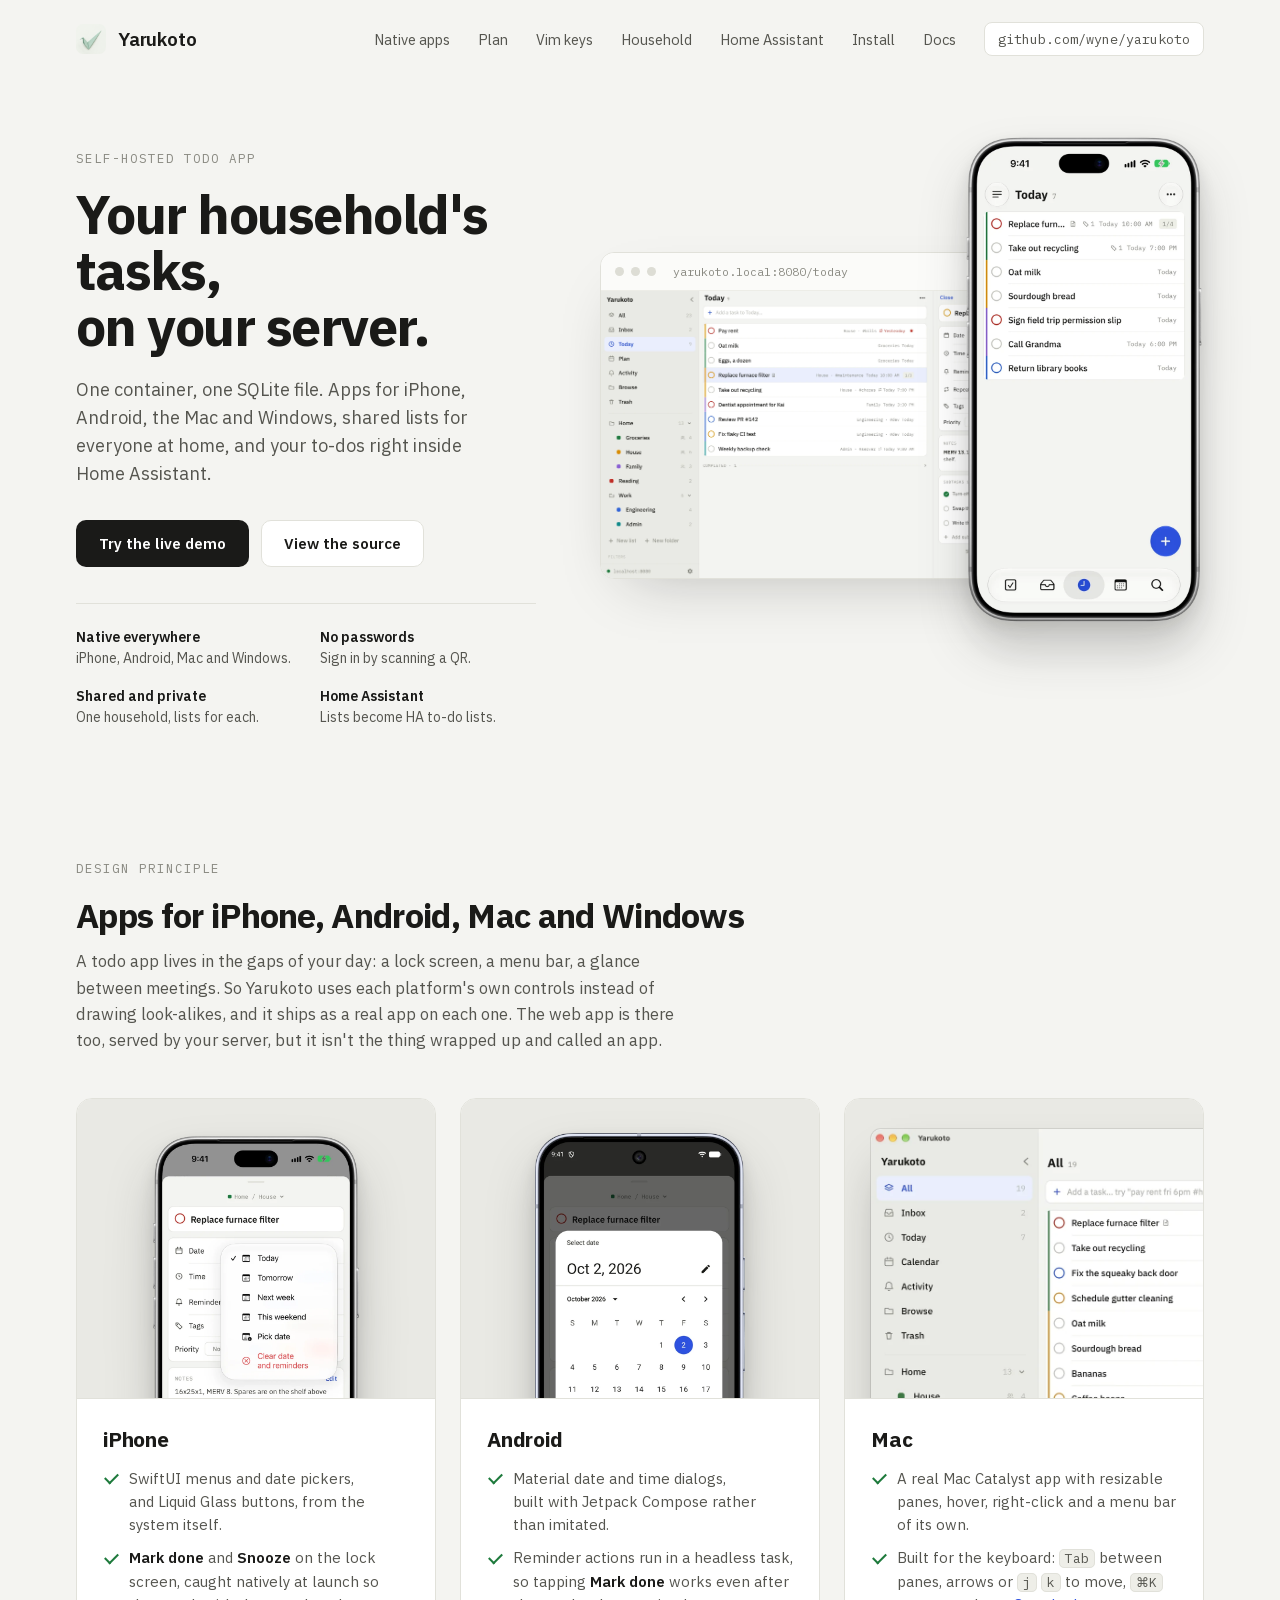
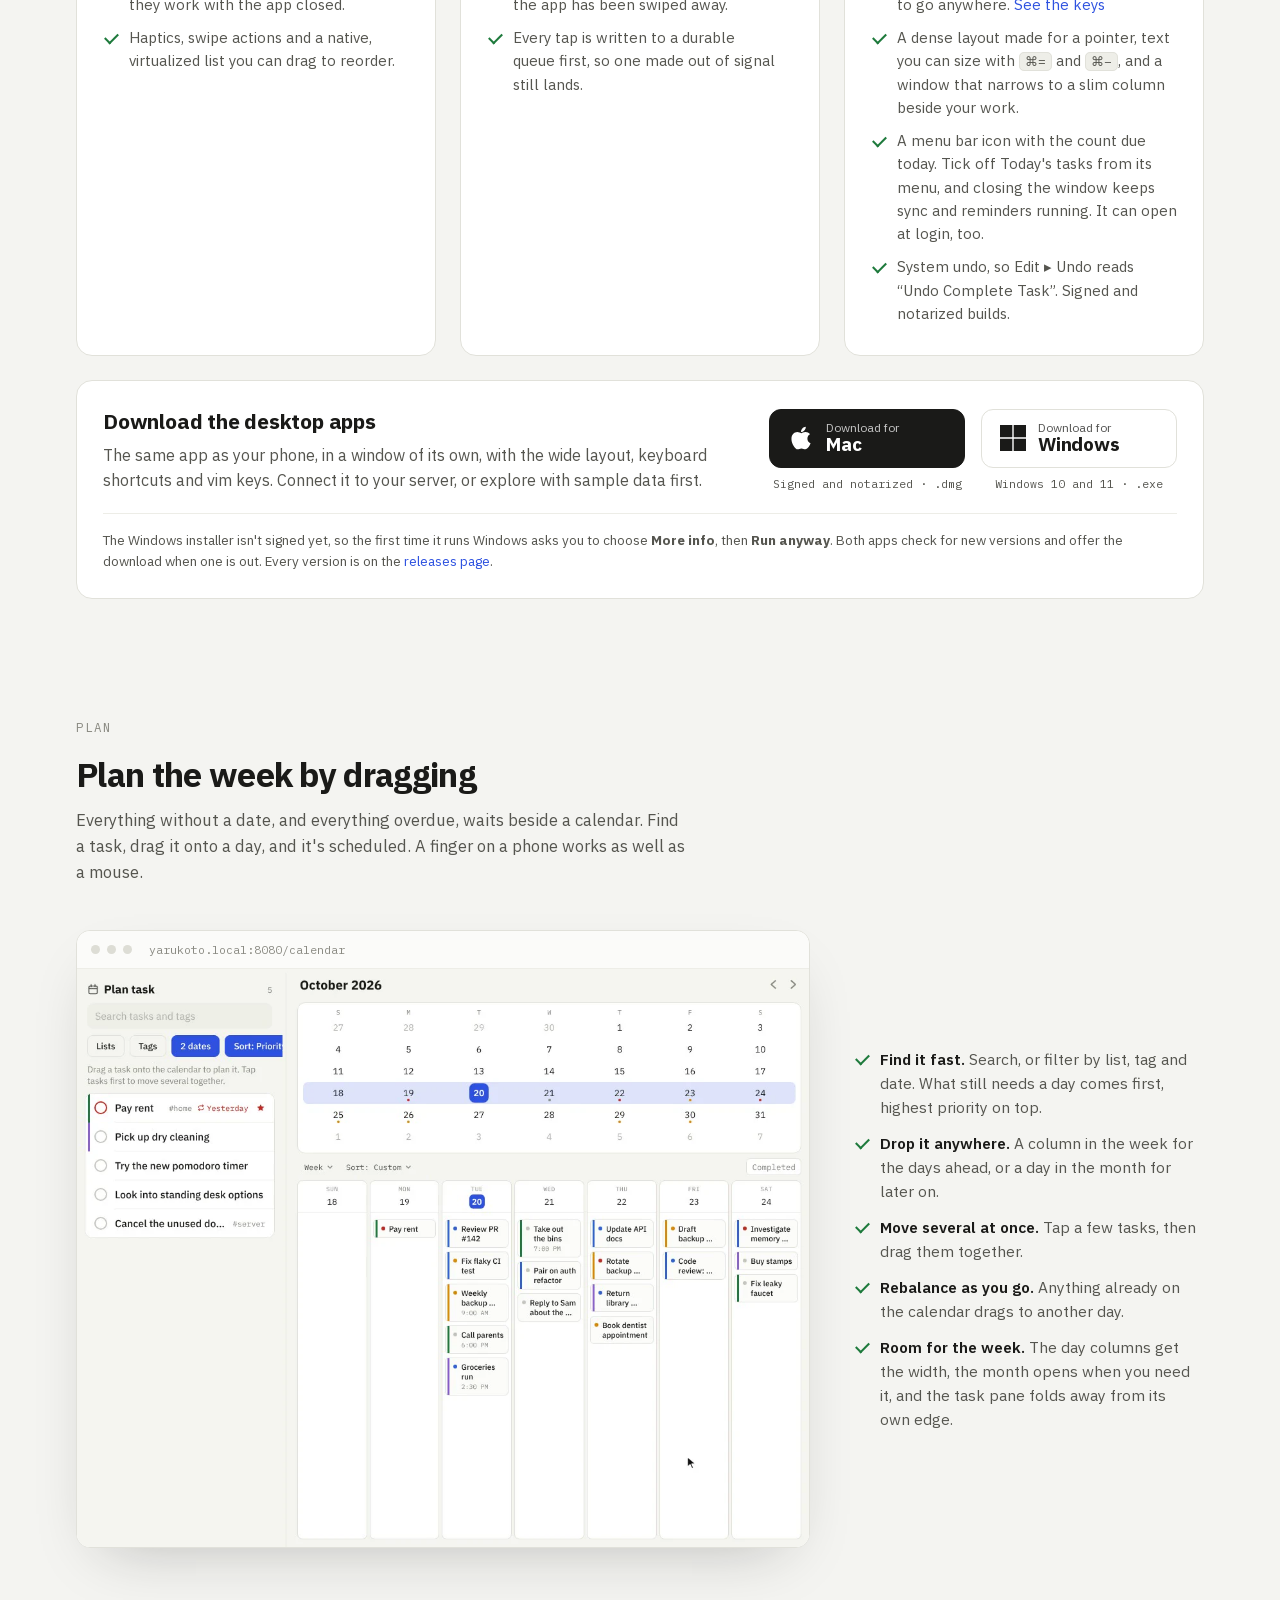
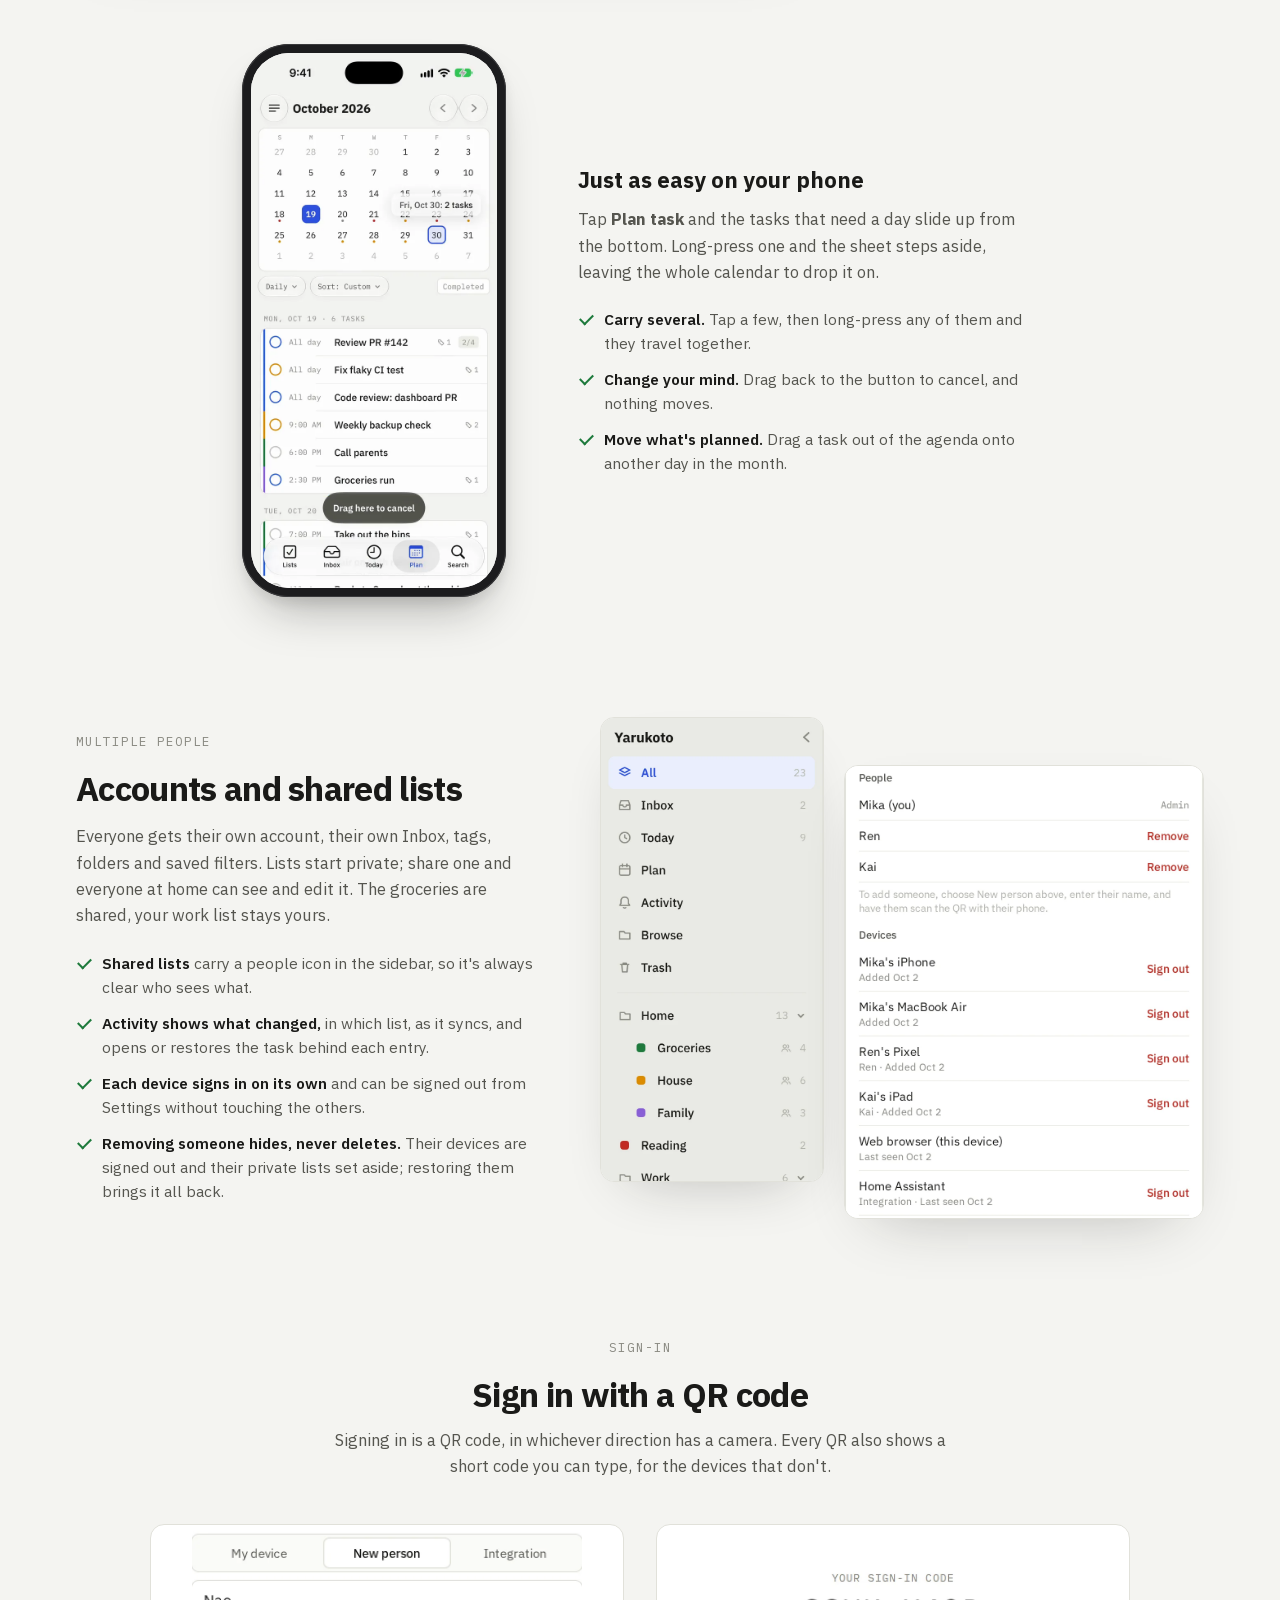
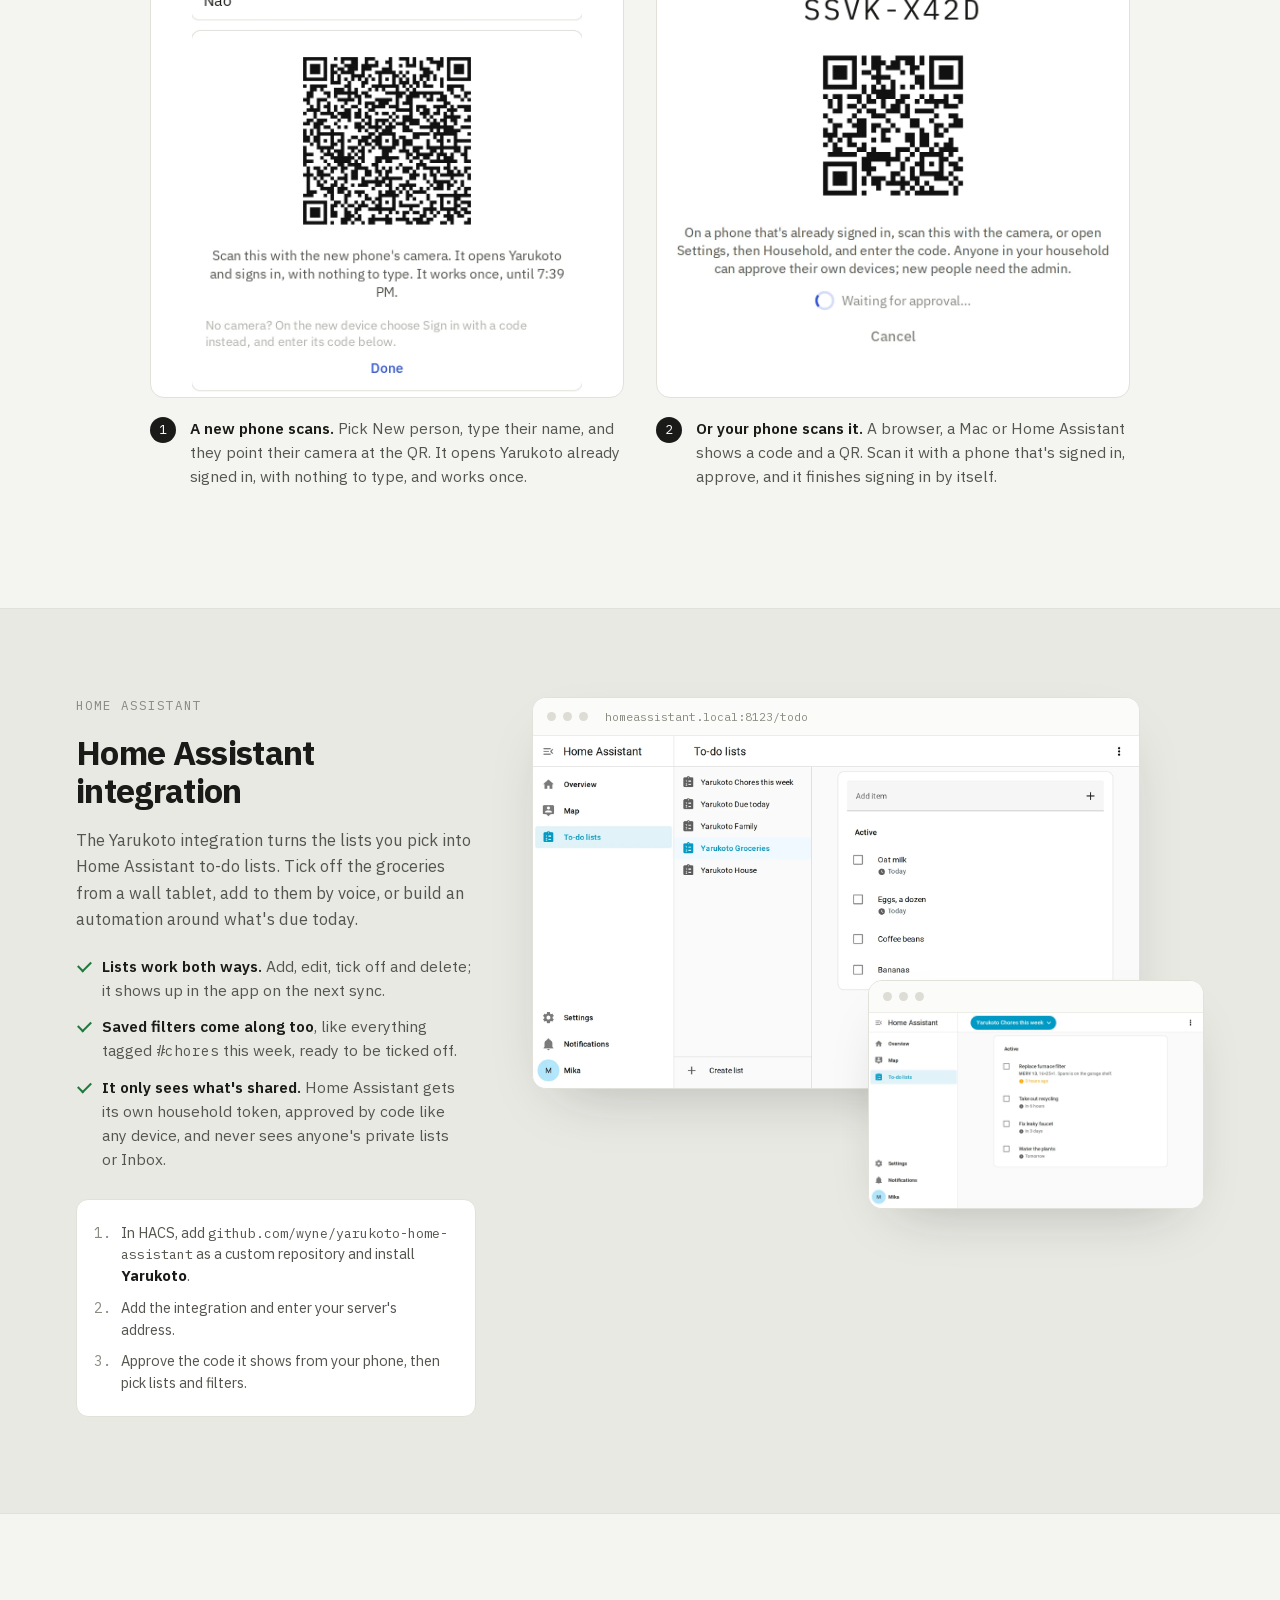
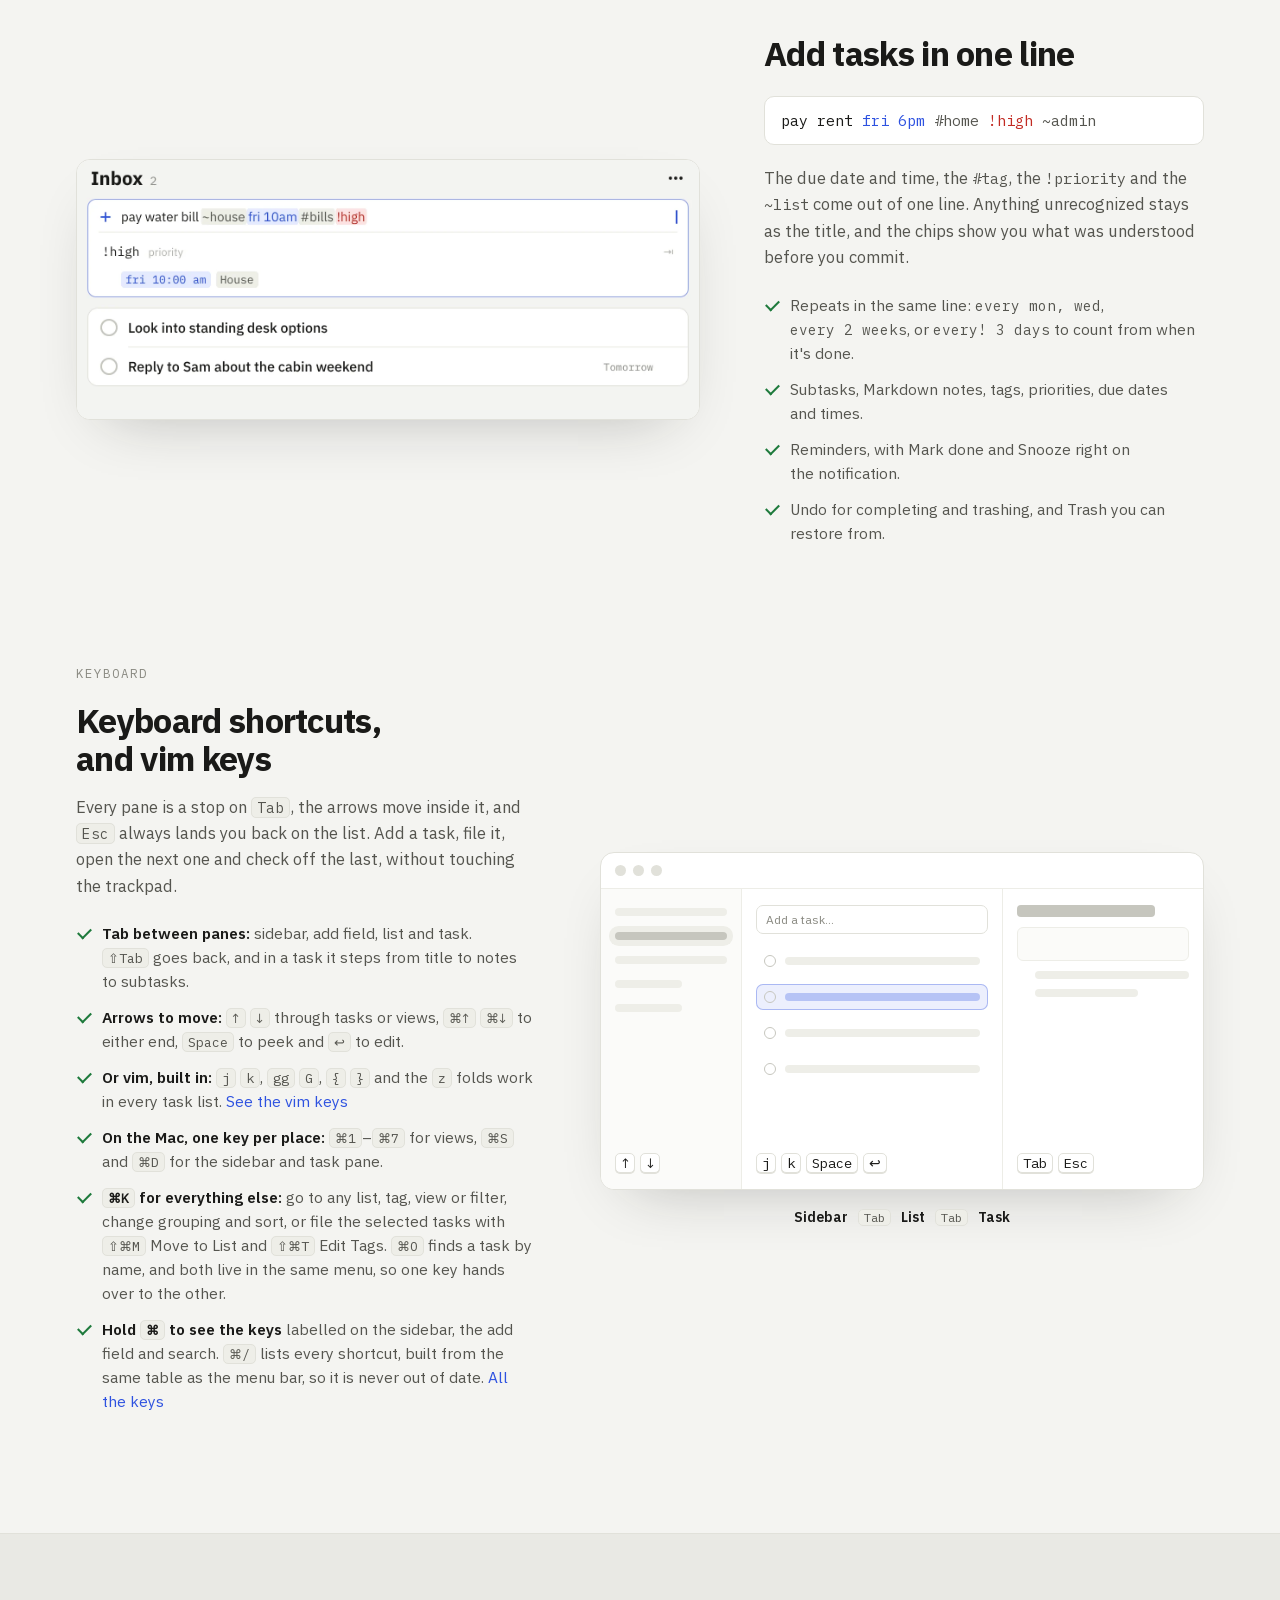
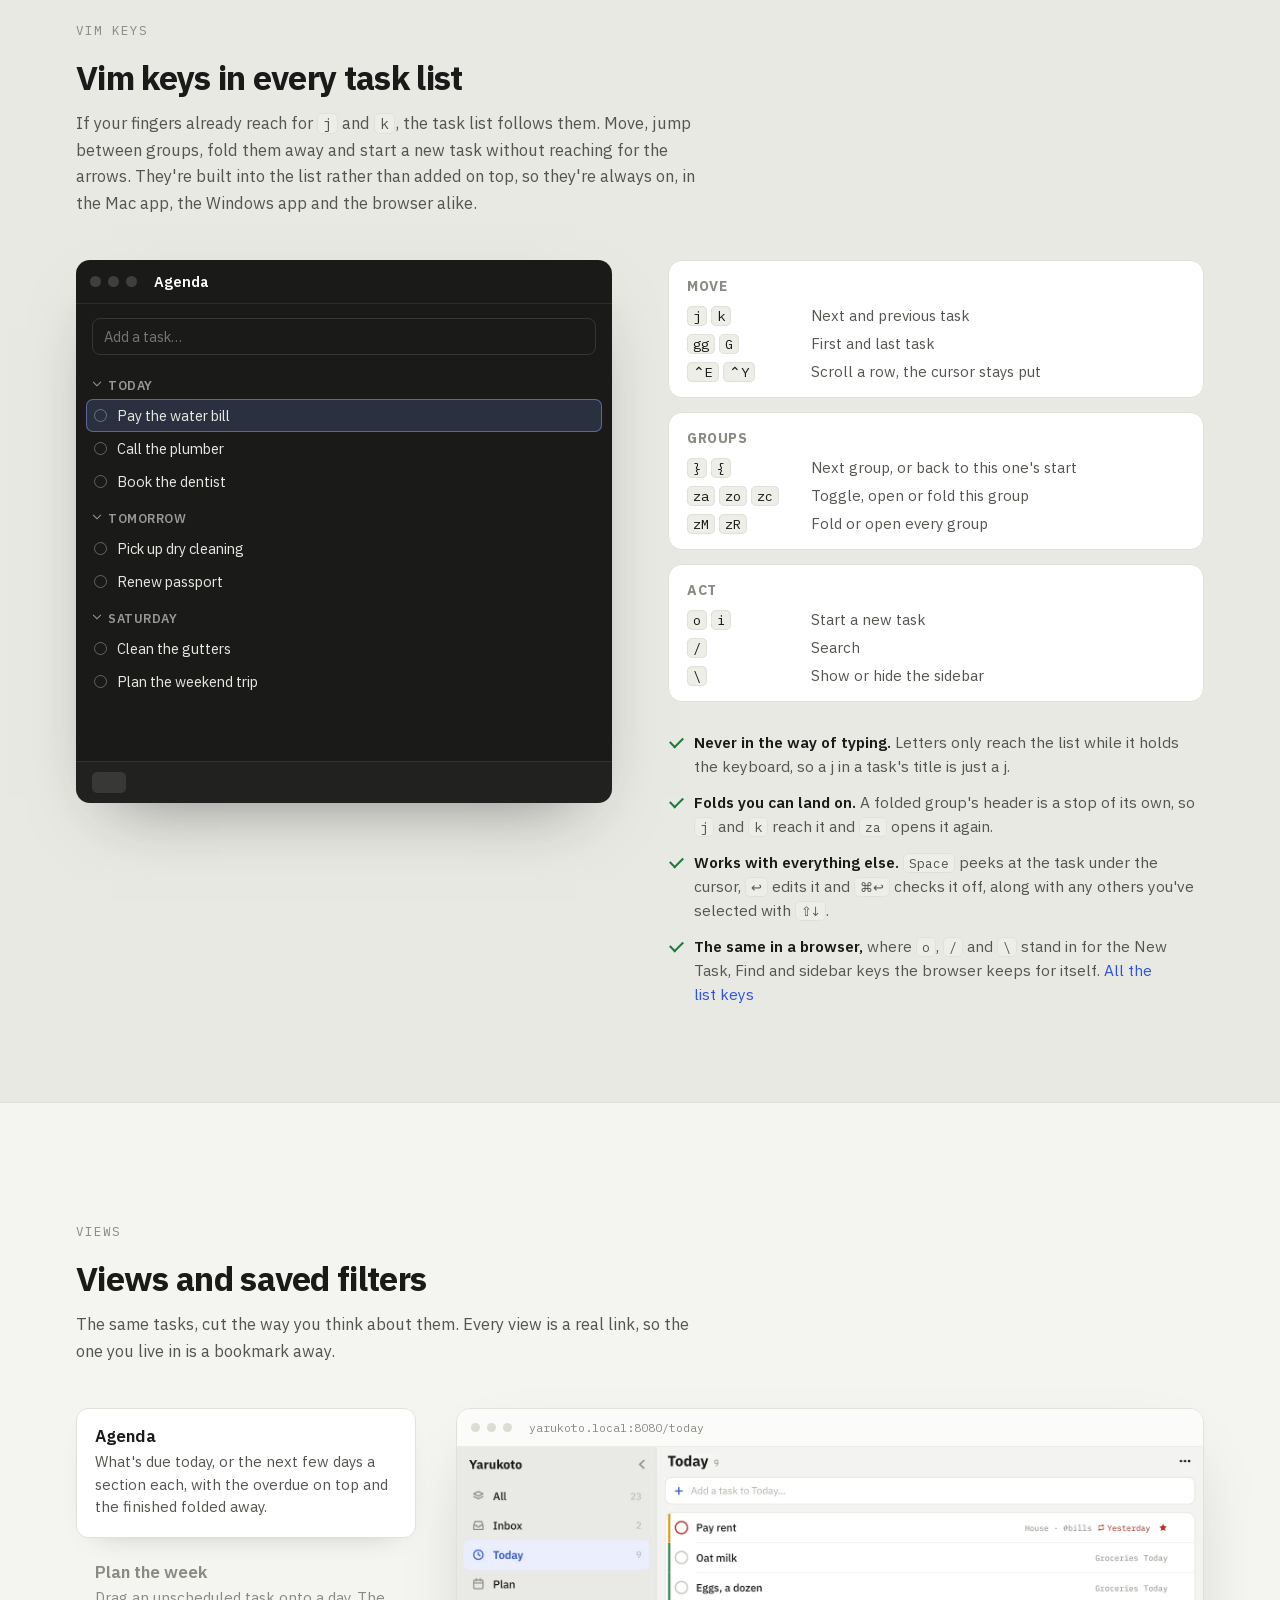
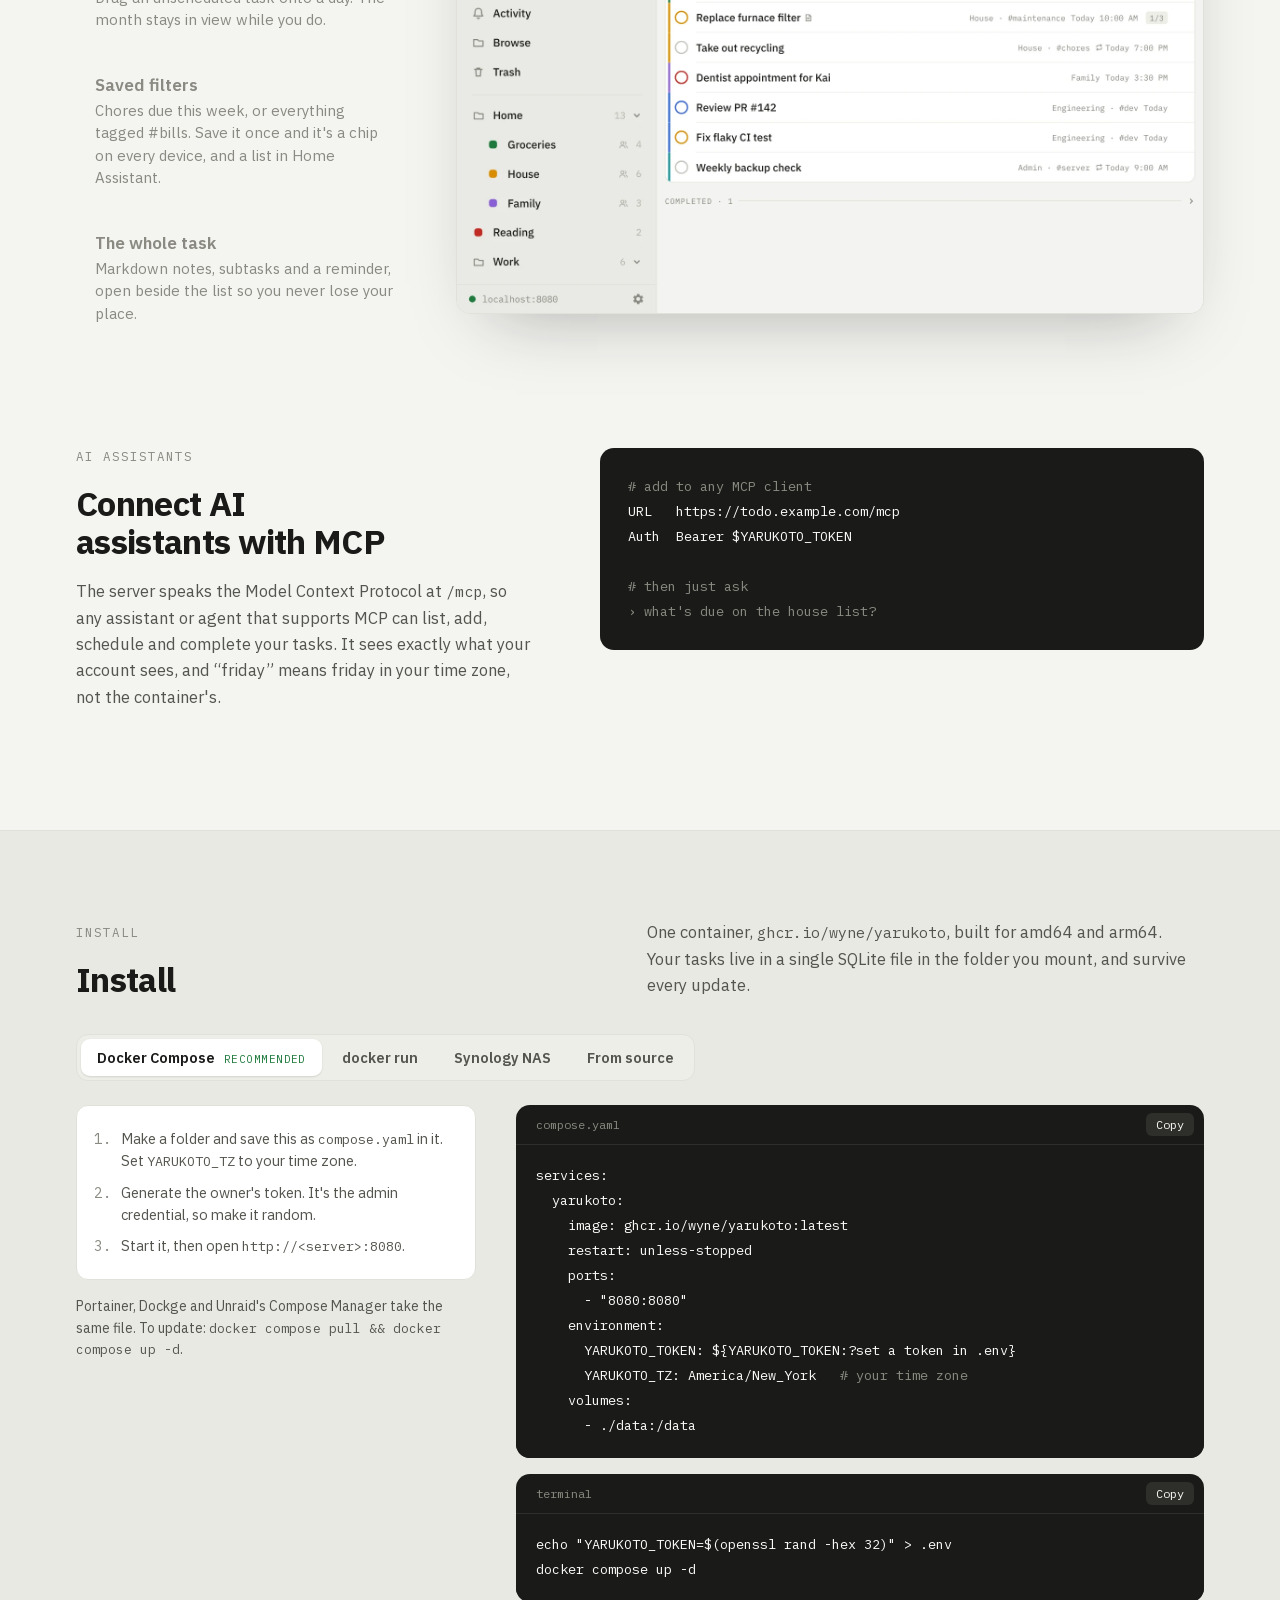
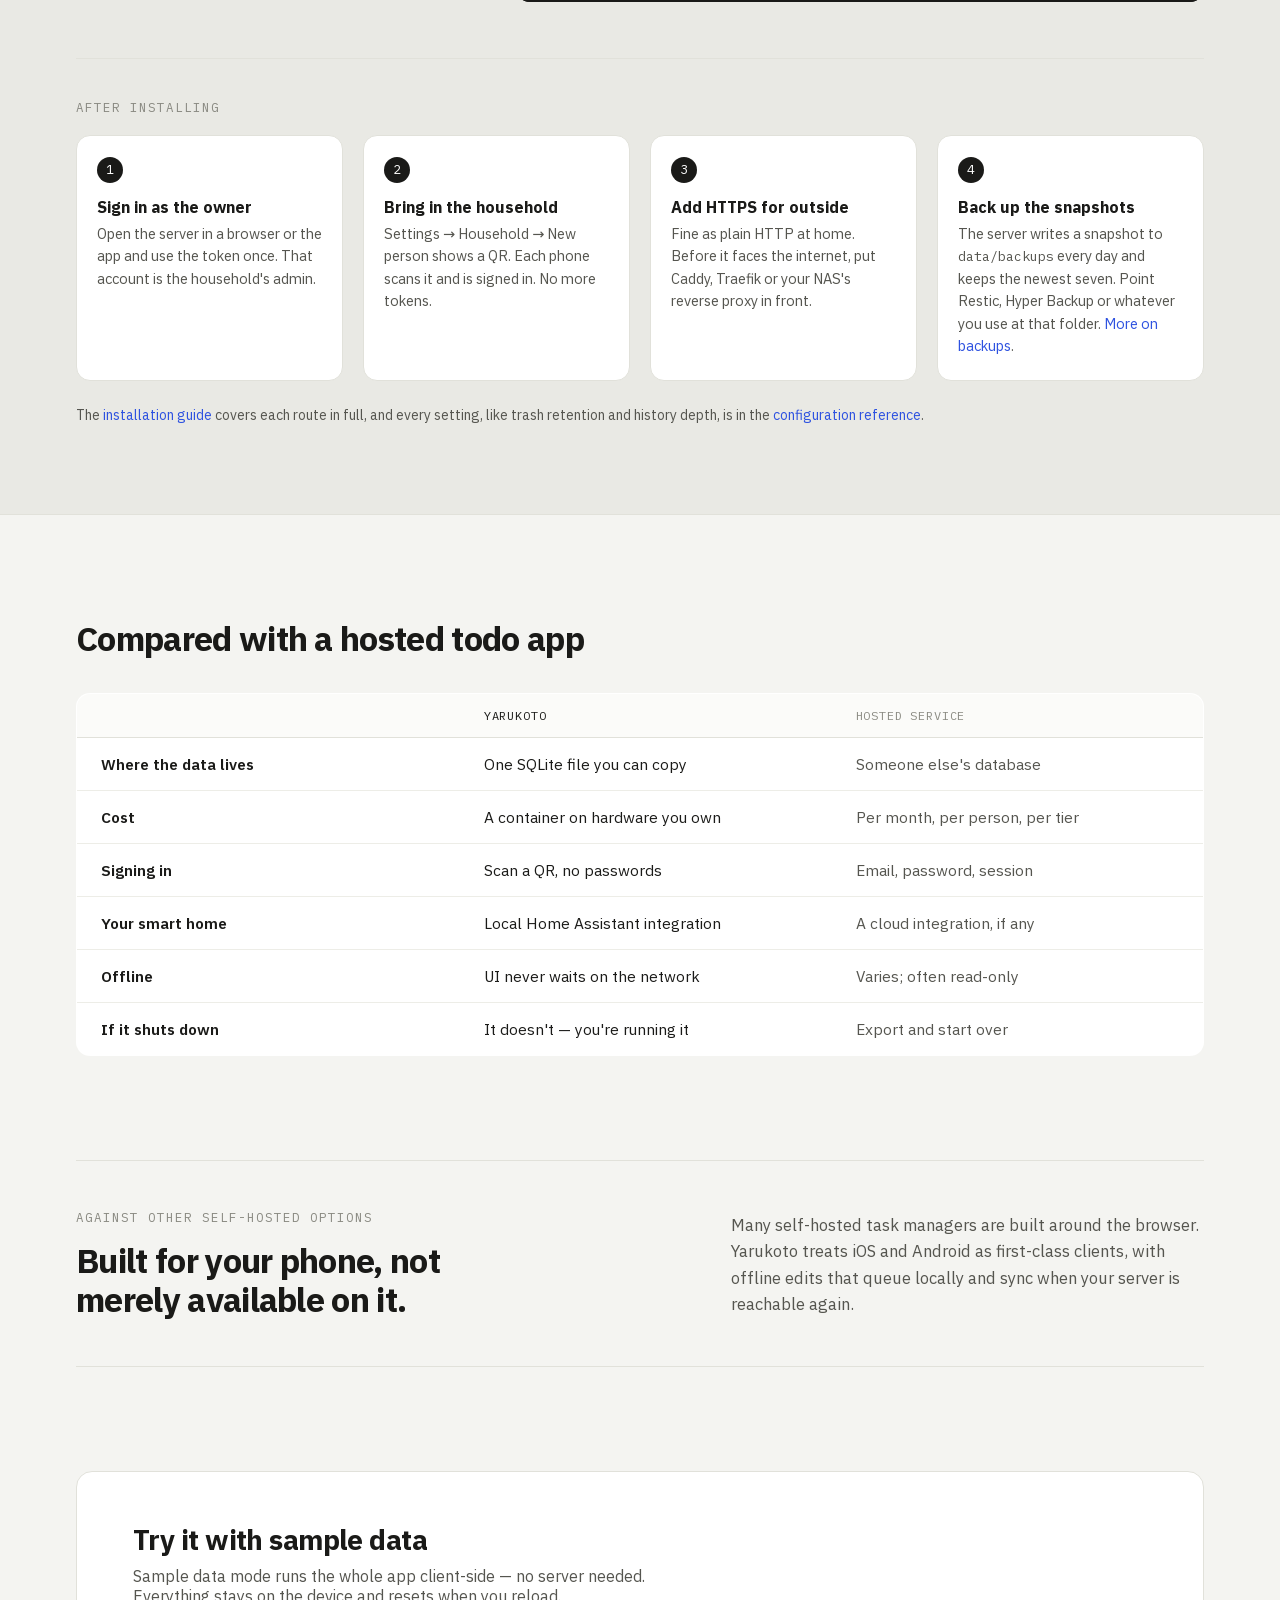
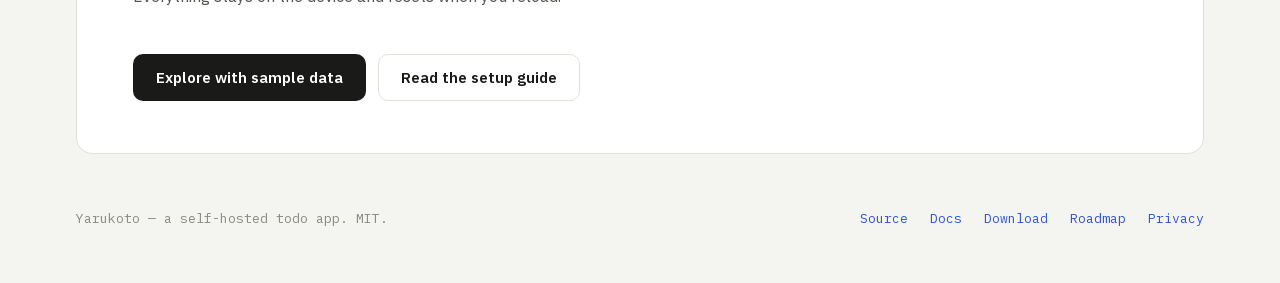
==== commit 8c182675: "feat: give vim keys their own section, with a live demo of the list" ====
--- a/index.html
+++ b/index.html
@@ -31,7 +31,7 @@
   <nav class="site-nav">
     <a href="#native">Native apps</a>
     <a href="#plan">Plan</a>
-    <a href="#keyboard">Keyboard</a>
+    <a href="#vim">Vim keys</a>
     <a href="#household">Household</a>
     <a href="#home-assistant">Home Assistant</a>
     <a href="#install">Install</a>
@@ -305,7 +305,7 @@
         <ul class="ticks">
           <li><b>Tab between panes:</b> sidebar, add field, list and task. <kbd>⇧Tab</kbd> goes back, and in a task it steps from title to notes to subtasks.</li>
           <li><b>Arrows to move:</b> <kbd>↑</kbd> <kbd>↓</kbd> through tasks or views, <kbd>⌘↑</kbd> <kbd>⌘↓</kbd> to either end, <kbd>Space</kbd> to peek and <kbd>↩</kbd> to edit.</li>
-          <li><b>Or vim, built in:</b> <kbd>j</kbd> <kbd>k</kbd> and <kbd>gg</kbd> <kbd>G</kbd> through the list, <kbd>{</kbd> <kbd>}</kbd> between groups, <kbd>za</kbd> <kbd>zM</kbd> <kbd>zR</kbd> to fold them, <kbd>o</kbd> for a new task and <kbd>/</kbd> to find. Nothing to switch on: letters only reach the list while it holds the keyboard, so typing a j in a title types a j.</li>
+          <li><b>Or vim, built in:</b> <kbd>j</kbd> <kbd>k</kbd>, <kbd>gg</kbd> <kbd>G</kbd>, <kbd>{</kbd> <kbd>}</kbd> and the <kbd>z</kbd> folds work in every task list. <a href="#vim">See the vim keys</a></li>
           <li><b>On the Mac, one key per place:</b> <kbd>⌘1</kbd>–<kbd>⌘7</kbd> for views, <kbd>⌘S</kbd> and <kbd>⌘D</kbd> for the sidebar and task pane.</li>
           <li><b><kbd>⌘K</kbd> for everything else:</b> go to any list, tag, view or filter, change grouping and sort, or file the selected tasks with <kbd>⇧⌘M</kbd> Move to List and <kbd>⇧⌘T</kbd> Edit Tags. <kbd>⌘O</kbd> finds a task by name, and both live in the same menu, so one key hands over to the other.</li>
           <li><b>Hold <kbd>⌘</kbd> to see the keys</b> labelled on the sidebar, the add field and search. <kbd>⌘/</kbd> lists every shortcut, built from the same table as the menu bar, so it is never out of date. <a href="https://docs.yarukotoapp.com/using/keyboard/">All the keys</a></li>
@@ -343,16 +343,67 @@
         <div class="keymap-flow">
           <span>Sidebar</span><kbd>Tab</kbd><span>List</span><kbd>Tab</kbd><span>Task</span>
         </div>
-        <dl class="vimkeys">
-          <div><dt><kbd>j</kbd><kbd>k</kbd></dt><dd>Next, previous task</dd></div>
-          <div><dt><kbd>gg</kbd><kbd>G</kbd></dt><dd>First, last task</dd></div>
-          <div><dt><kbd>{</kbd><kbd>}</kbd></dt><dd>Previous, next group</dd></div>
-          <div><dt><kbd>⌃E</kbd><kbd>⌃Y</kbd></dt><dd>Scroll a row</dd></div>
-          <div><dt><kbd>za</kbd><kbd>zM</kbd><kbd>zR</kbd></dt><dd>Fold one, fold all, open all</dd></div>
-          <div><dt><kbd>i</kbd><kbd>o</kbd></dt><dd>New task</dd></div>
-          <div><dt><kbd>/</kbd></dt><dd>Find</dd></div>
-          <div><dt><kbd>\</kbd></dt><dd>Sidebar</dd></div>
-        </dl>
+      </div>
+    </div>
+  </section>
+
+
+  <!-- ===================== vim ===================== -->
+  <section id="vim" class="band band-vim">
+    <div class="shell vim">
+      <div class="section-head">
+        <div class="eyebrow">Vim keys</div>
+        <h2>Vim keys in every task list</h2>
+        <p class="section-intro">If your fingers already reach for <kbd>j</kbd> and <kbd>k</kbd>, the task list follows them. Move, jump between groups, fold them away and start a new task without reaching for the arrows. They're built into the list rather than added on top, so they're always on, in the Mac app, the Windows app and the browser alike.</p>
+      </div>
+
+      <div class="vim-grid">
+        <figure class="vim-demo" data-vim-demo aria-label="A task list driven from the keyboard: j and k move the cursor, } jumps to the next group, za folds it, zM and zR fold and open every group, and o starts a new task">
+          <div class="vim-window" aria-hidden="true">
+            <div class="vim-bar"><i></i><i></i><i></i><span>Agenda</span></div>
+            <div class="vim-add" data-vim-add><span data-vim-add-text>Add a task…</span><b class="vim-caret"></b></div>
+            <div class="vim-list" data-vim-list></div>
+            <div class="vim-status">
+              <span class="vim-keys" data-vim-keys>&nbsp;</span>
+              <span class="vim-what" data-vim-what>&nbsp;</span>
+            </div>
+          </div>
+        </figure>
+
+        <div class="vim-copy">
+          <div class="vim-cards">
+            <div class="vim-card">
+              <h3>Move</h3>
+              <dl>
+                <div><dt><kbd>j</kbd> <kbd>k</kbd></dt><dd>Next and previous task</dd></div>
+                <div><dt><kbd>gg</kbd> <kbd>G</kbd></dt><dd>First and last task</dd></div>
+                <div><dt><kbd>⌃E</kbd> <kbd>⌃Y</kbd></dt><dd>Scroll a row, the cursor stays put</dd></div>
+              </dl>
+            </div>
+            <div class="vim-card">
+              <h3>Groups</h3>
+              <dl>
+                <div><dt><kbd>}</kbd> <kbd>{</kbd></dt><dd>Next group, or back to this one's start</dd></div>
+                <div><dt><kbd>za</kbd> <kbd>zo</kbd> <kbd>zc</kbd></dt><dd>Toggle, open or fold this group</dd></div>
+                <div><dt><kbd>zM</kbd> <kbd>zR</kbd></dt><dd>Fold or open every group</dd></div>
+              </dl>
+            </div>
+            <div class="vim-card">
+              <h3>Act</h3>
+              <dl>
+                <div><dt><kbd>o</kbd> <kbd>i</kbd></dt><dd>Start a new task</dd></div>
+                <div><dt><kbd>/</kbd></dt><dd>Search</dd></div>
+                <div><dt><kbd>\</kbd></dt><dd>Show or hide the sidebar</dd></div>
+              </dl>
+            </div>
+          </div>
+          <ul class="ticks">
+            <li><b>Never in the way of typing.</b> Letters only reach the list while it holds the keyboard, so a j in a task's title is just a j.</li>
+            <li><b>Folds you can land on.</b> A folded group's header is a stop of its own, so <kbd>j</kbd> and <kbd>k</kbd> reach it and <kbd>za</kbd> opens it again.</li>
+            <li><b>Works with everything else.</b> <kbd>Space</kbd> peeks at the task under the cursor, <kbd>↩</kbd> edits it and <kbd>⌘↩</kbd> checks it off, along with any others you've selected with <kbd>⇧↓</kbd>.</li>
+            <li><b>The same in a browser,</b> where <kbd>o</kbd>, <kbd>/</kbd> and <kbd>\</kbd> stand in for the New Task, Find and sidebar keys the browser keeps for itself. <a href="https://docs.yarukotoapp.com/using/keyboard/#the-task-list">All the list keys</a></li>
+          </ul>
+        </div>
       </div>
     </div>
   </section>
@@ -730,7 +781,7 @@
   // each other by a beat. Skipped under reduced motion or without
   // IntersectionObserver, where everything is simply shown.
   if (!('IntersectionObserver' in window) || window.matchMedia('(prefers-reduced-motion: reduce)').matches) return;
-  var groups = ['.platforms', '#household .split', '.qr-flow', '.ha-grid', '#quickadd .split', '#ai .split', '.after-grid'];
+  var groups = ['.platforms', '#household .split', '.qr-flow', '.ha-grid', '#quickadd .split', '#ai .split', '.after-grid', '.vim-grid'];
   var singles = ['.section-head', '.showcase', '.install-head', '.install-tabs', '.install-panel:not([hidden])', '.after-install > h3', '.compare', '.cta'];
   var items = [];
   groups.forEach(function (sel) {
@@ -827,5 +878,169 @@
 })();
 </script>
 
+<script>
+(function () {
+  // The vim demo: a scripted run of keys over a small list, using the same
+  // rules as the app. A folded group is a stop of its own; open ones stop on
+  // their tasks. It runs only while on screen, and holds one frame under
+  // reduced motion.
+  var root = document.querySelector('[data-vim-demo]');
+  if (!root) return;
+  var listEl = root.querySelector('[data-vim-list]');
+  var keysEl = root.querySelector('[data-vim-keys]');
+  var whatEl = root.querySelector('[data-vim-what]');
+  var addEl = root.querySelector('[data-vim-add]');
+  var addText = root.querySelector('[data-vim-add-text]');
+
+  function fresh() {
+    return {
+      groups: [
+        { name: 'Today', folded: false, tasks: ['Pay the water bill', 'Call the plumber', 'Book the dentist'] },
+        { name: 'Tomorrow', folded: false, tasks: ['Pick up dry cleaning', 'Renew passport'] },
+        { name: 'Saturday', folded: false, tasks: ['Clean the gutters', 'Plan the weekend trip'] }
+      ],
+      at: { g: 0, t: 0 },
+      draft: null
+    };
+  }
+  var st = fresh();
+
+  // Cursor stops in order: a folded group's header (t: -1), or each open group's tasks.
+  function stops() {
+    var out = [];
+    st.groups.forEach(function (g, gi) {
+      if (g.folded) out.push({ g: gi, t: -1 });
+      else g.tasks.forEach(function (_, ti) { out.push({ g: gi, t: ti }); });
+    });
+    return out;
+  }
+  function index() {
+    var s = stops();
+    for (var i = 0; i < s.length; i++) if (s[i].g === st.at.g && s[i].t === st.at.t) return i;
+    return 0;
+  }
+  function go(i) {
+    var s = stops();
+    st.at = s[Math.max(0, Math.min(s.length - 1, i))];
+  }
+  function firstOf(gi) {
+    return st.groups[gi].folded ? { g: gi, t: -1 } : { g: gi, t: 0 };
+  }
+  var act = {
+    j: function () { go(index() + 1); },
+    k: function () { go(index() - 1); },
+    gg: function () { go(0); },
+    G: function () { go(stops().length - 1); },
+    '}': function () { if (st.at.g < st.groups.length - 1) st.at = firstOf(st.at.g + 1); },
+    '{': function () {
+      if (st.at.t > 0) st.at = firstOf(st.at.g);
+      else if (st.at.g > 0) st.at = firstOf(st.at.g - 1);
+    },
+    za: function () {
+      var g = st.groups[st.at.g];
+      g.folded = !g.folded;
+      st.at = firstOf(st.at.g);
+    },
+    zM: function () {
+      st.groups.forEach(function (g) { g.folded = true; });
+      st.at = { g: st.at.g, t: -1 };
+    },
+    zR: function () {
+      st.groups.forEach(function (g) { g.folded = false; });
+      if (st.at.t < 0) st.at = { g: st.at.g, t: 0 };
+    }
+  };
+
+  var NEW = 'Return library books';
+  var script = [
+    ['j', 'Next task'],
+    ['j', 'Next task'],
+    ['}', 'Next group'],
+    ['za', 'Fold the group'],
+    ['j', 'Next task'],
+    ['k', 'Back onto the folded group'],
+    ['za', 'Open it again'],
+    ['zM', 'Fold every group'],
+    ['j', 'Next group'],
+    ['zR', 'Open every group'],
+    ['G', 'Last task'],
+    ['{', 'Start of this group'],
+    ['gg', 'First task'],
+    ['o', 'New task'],
+    ['type', ''],
+    ['↩', 'Added'],
+    ['Esc', 'Back to the list']
+  ];
+
+  function render() {
+    var html = '';
+    st.groups.forEach(function (g, gi) {
+      var onHead = st.at.g === gi && st.at.t === -1 && st.draft === null;
+      html += '<div class="vim-group' + (g.folded ? ' is-folded' : '') + (onHead ? ' is-on' : '') + '">' +
+        '<span class="vim-chev"></span>' + g.name +
+        (g.folded ? '<span class="vim-count">' + g.tasks.length + '</span>' : '') + '</div>';
+      if (g.folded) return;
+      g.tasks.forEach(function (t, ti) {
+        var on = st.at.g === gi && st.at.t === ti && st.draft === null;
+        html += '<div class="vim-task' + (on ? ' is-on' : '') + '"><b></b><span>' + t + '</span></div>';
+      });
+    });
+    listEl.innerHTML = html;
+    var typing = st.draft !== null;
+    addEl.classList.toggle('is-on', typing);
+    addText.textContent = typing ? st.draft : 'Add a task…';
+    addText.classList.toggle('is-draft', typing && st.draft.length > 0);
+  }
+  function say(keys, what) {
+    keysEl.textContent = keys || ' ';
+    whatEl.textContent = what || ' ';
+    keysEl.classList.remove('is-pressed');
+    void keysEl.offsetWidth;
+    if (keys) keysEl.classList.add('is-pressed');
+  }
+
+  render();
+  if (window.matchMedia('(prefers-reduced-motion: reduce)').matches) {
+    act.j(); act.j(); act['}'](); act.za();
+    render();
+    say('za', 'Fold the group');
+    return;
+  }
+
+  var step = 0, timer = null, visible = false;
+  function tick() {
+    timer = null;
+    if (!visible) return;
+    if (step >= script.length) {
+      st = fresh(); step = 0;
+      render(); say('', '');
+      timer = setTimeout(tick, 1400);
+      return;
+    }
+    var s = script[step++];
+    var delay = 1250;
+    if (s[0] === 'o') { st.draft = ''; }
+    else if (s[0] === 'type') {
+      var n = (st.draft || '').length;
+      if (n < NEW.length) { st.draft = NEW.slice(0, n + 1); step--; delay = 55; }
+      else delay = 500;
+      render();
+      timer = setTimeout(tick, delay);
+      return;
+    }
+    else if (s[0] === '↩') { st.groups[0].tasks.unshift(st.draft); st.draft = ''; }
+    else if (s[0] === 'Esc') { st.draft = null; st.at = { g: 0, t: 0 }; }
+    else act[s[0]]();
+    render();
+    say(s[0], s[1]);
+    timer = setTimeout(tick, delay);
+  }
+  if (!('IntersectionObserver' in window)) { visible = true; tick(); return; }
+  new IntersectionObserver(function (entries) {
+    visible = entries[0].isIntersecting;
+    if (visible && !timer) timer = setTimeout(tick, 600);
+  }, { threshold: 0.3 }).observe(root);
+})();
+</script>
 </body>
 </html>
--- a/styles.css
+++ b/styles.css
@@ -1064,23 +1064,132 @@
 }
 .keymap-flow span { font-weight: 600; color: var(--ink); }
 .keymap-flow kbd { position: relative; }
-.vimkeys {
-  display: grid;
-  grid-template-columns: repeat(2, minmax(0, 1fr));
-  gap: 8px 18px;
-  margin: 0;
-  padding: 16px 18px;
-  border: 1px solid var(--line);
-  border-radius: 14px;
-  background: var(--card);
-}
-.vimkeys div { display: flex; align-items: center; gap: 10px; min-width: 0; }
-.vimkeys dt { flex: none; display: flex; gap: 4px; min-width: 100px; }
-.vimkeys dd { margin: 0; font-size: 13px; color: var(--muted); }
 @media (max-width: 760px) {
   .keymap-panes { grid-template-columns: 0.6fr 1.4fr; min-height: 260px; }
   .keymap-task { display: none; }
-  .vimkeys { grid-template-columns: minmax(0, 1fr); }
+}
+
+/* ---------- vim ---------- */
+.band-vim { margin-top: 120px; }
+.vim { padding-top: 88px; padding-bottom: 96px; }
+.vim-grid {
+  display: grid;
+  grid-template-columns: minmax(0, 1fr) minmax(0, 1fr);
+  gap: 56px;
+  align-items: start;
+}
+.vim-demo { margin: 0; min-width: 0; }
+.vim-window {
+  background: var(--ink);
+  color: #E8E8E2;
+  border-radius: 14px;
+  overflow: hidden;
+  box-shadow: 0 30px 70px -36px rgba(26, 26, 24, 0.55);
+  font-size: 14.5px;
+}
+.vim-bar {
+  display: flex;
+  align-items: center;
+  gap: 7px;
+  padding: 12px 14px;
+  border-bottom: 1px solid rgba(255, 255, 255, 0.08);
+}
+.vim-bar i { width: 11px; height: 11px; border-radius: 50%; background: rgba(255, 255, 255, 0.16); }
+.vim-bar span { margin-left: 10px; font-weight: 600; color: #FFFFFF; }
+.vim-add {
+  display: flex;
+  align-items: center;
+  margin: 14px 16px 6px;
+  padding: 8px 11px;
+  border: 1px solid rgba(255, 255, 255, 0.12);
+  border-radius: 8px;
+  color: rgba(255, 255, 255, 0.4);
+  min-height: 20px;
+}
+.vim-add .is-draft { color: #FFFFFF; }
+.vim-add.is-on { border-color: #7D95F5; box-shadow: 0 0 0 3px rgba(125, 149, 245, 0.25); }
+.vim-caret { display: none; width: 1.5px; height: 16px; margin-left: 1px; background: #FFFFFF; }
+.vim-add.is-on .vim-caret { display: block; }
+.vim-add.is-on span:not(.is-draft) { display: none; }
+.vim-list { padding: 4px 10px 12px; min-height: 400px; }
+.vim-group {
+  display: flex;
+  align-items: center;
+  gap: 8px;
+  padding: 12px 8px 6px;
+  font-size: 12.5px;
+  font-weight: 600;
+  letter-spacing: 0.04em;
+  text-transform: uppercase;
+  color: rgba(255, 255, 255, 0.55);
+  border-radius: 7px;
+}
+.vim-chev {
+  width: 6px;
+  height: 6px;
+  border-right: 1.5px solid currentColor;
+  border-bottom: 1.5px solid currentColor;
+  transform: rotate(45deg) translate(-2px, -2px);
+}
+.vim-group.is-folded .vim-chev { transform: rotate(-45deg); }
+.vim-count {
+  margin-left: auto;
+  font-family: var(--mono);
+  font-weight: 400;
+  letter-spacing: 0;
+}
+.vim-task { display: flex; align-items: center; gap: 10px; padding: 7px 8px; border-radius: 7px; }
+.vim-task b { flex: none; width: 13px; height: 13px; border-radius: 50%; border: 1.5px solid rgba(255, 255, 255, 0.3); }
+.vim-task.is-on, .vim-group.is-on {
+  background: rgba(125, 149, 245, 0.18);
+  box-shadow: inset 0 0 0 1px rgba(125, 149, 245, 0.55);
+}
+.vim-group.is-on { color: #FFFFFF; padding-bottom: 8px; padding-top: 8px; margin-top: 4px; }
+.vim-status {
+  display: flex;
+  align-items: center;
+  gap: 14px;
+  padding: 10px 16px;
+  border-top: 1px solid rgba(255, 255, 255, 0.08);
+  font-family: var(--mono);
+  font-size: 13px;
+  background: rgba(255, 255, 255, 0.03);
+}
+.vim-keys {
+  min-width: 2.6em;
+  padding: 2px 8px;
+  border-radius: 5px;
+  background: rgba(255, 255, 255, 0.1);
+  color: #FFFFFF;
+  text-align: center;
+}
+.vim-what { color: rgba(255, 255, 255, 0.55); white-space: nowrap; overflow: hidden; text-overflow: ellipsis; }
+@media (prefers-reduced-motion: no-preference) {
+  .vim-task, .vim-group { transition: background-color 0.15s, box-shadow 0.15s; }
+  .vim-keys.is-pressed { animation: vim-press 0.35s var(--ease-out); }
+  @keyframes vim-press { from { transform: scale(1.18); background: rgba(125, 149, 245, 0.5); } to { transform: none; } }
+}
+.vim-cards { display: grid; gap: 14px; }
+.vim-card {
+  background: var(--card);
+  border: 1px solid var(--line);
+  border-radius: 14px;
+  padding: 16px 18px;
+}
+.vim-card h3 { margin: 0 0 10px; font-size: 14px; letter-spacing: 0.04em; text-transform: uppercase; color: var(--faint); }
+.vim-card dl { margin: 0; display: grid; gap: 8px; }
+.vim-card dl div { display: flex; align-items: baseline; gap: 12px; }
+.vim-card dt { flex: none; width: 112px; }
+.vim-card dd { margin: 0; font-size: 15px; color: var(--muted); }
+.vim-copy .ticks { margin-top: 28px; }
+@media (max-width: 960px) {
+  .vim-grid { grid-template-columns: minmax(0, 1fr); gap: 40px; }
+}
+@media (max-width: 760px) {
+  .band-vim { margin-top: 80px; }
+  .vim { padding-top: 64px; padding-bottom: 72px; }
+  .vim-list { min-height: 380px; }
+  .vim-card dt { width: 92px; }
 }
 
 /* ---------- motion ----------
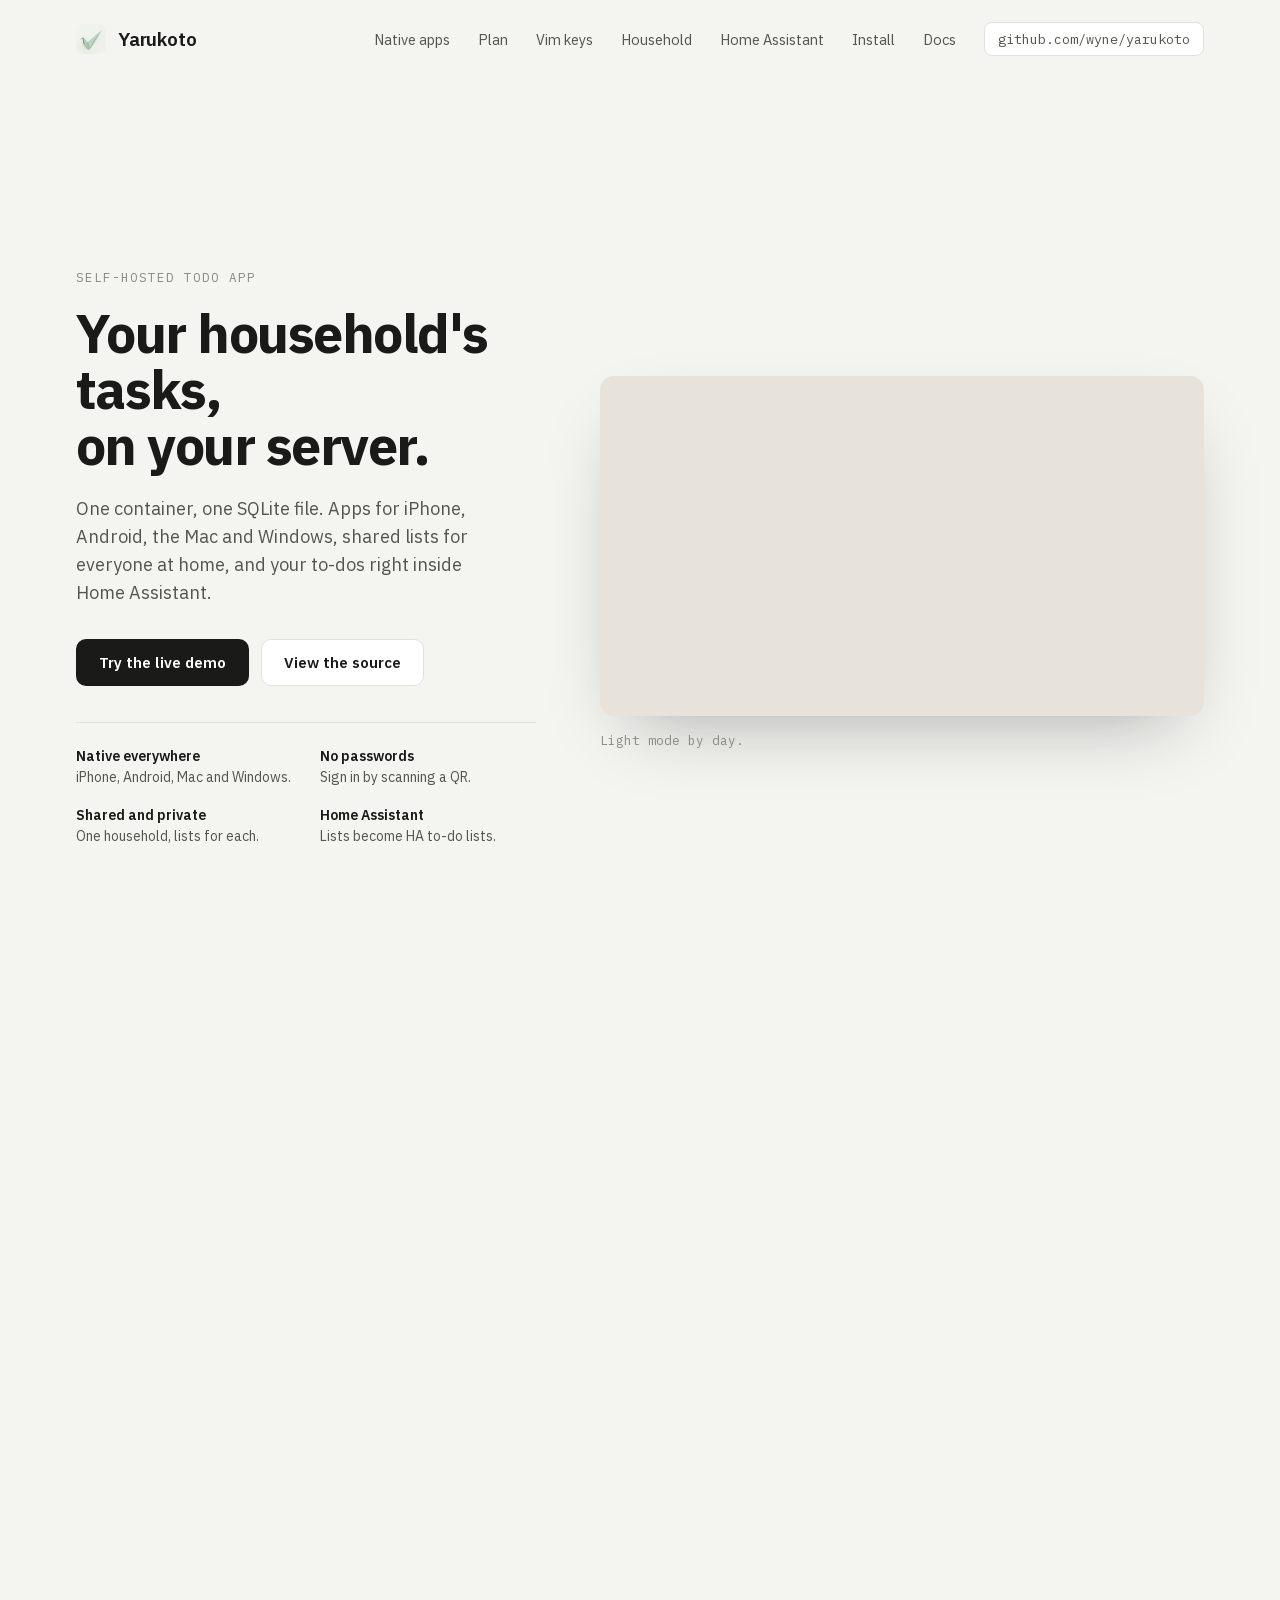
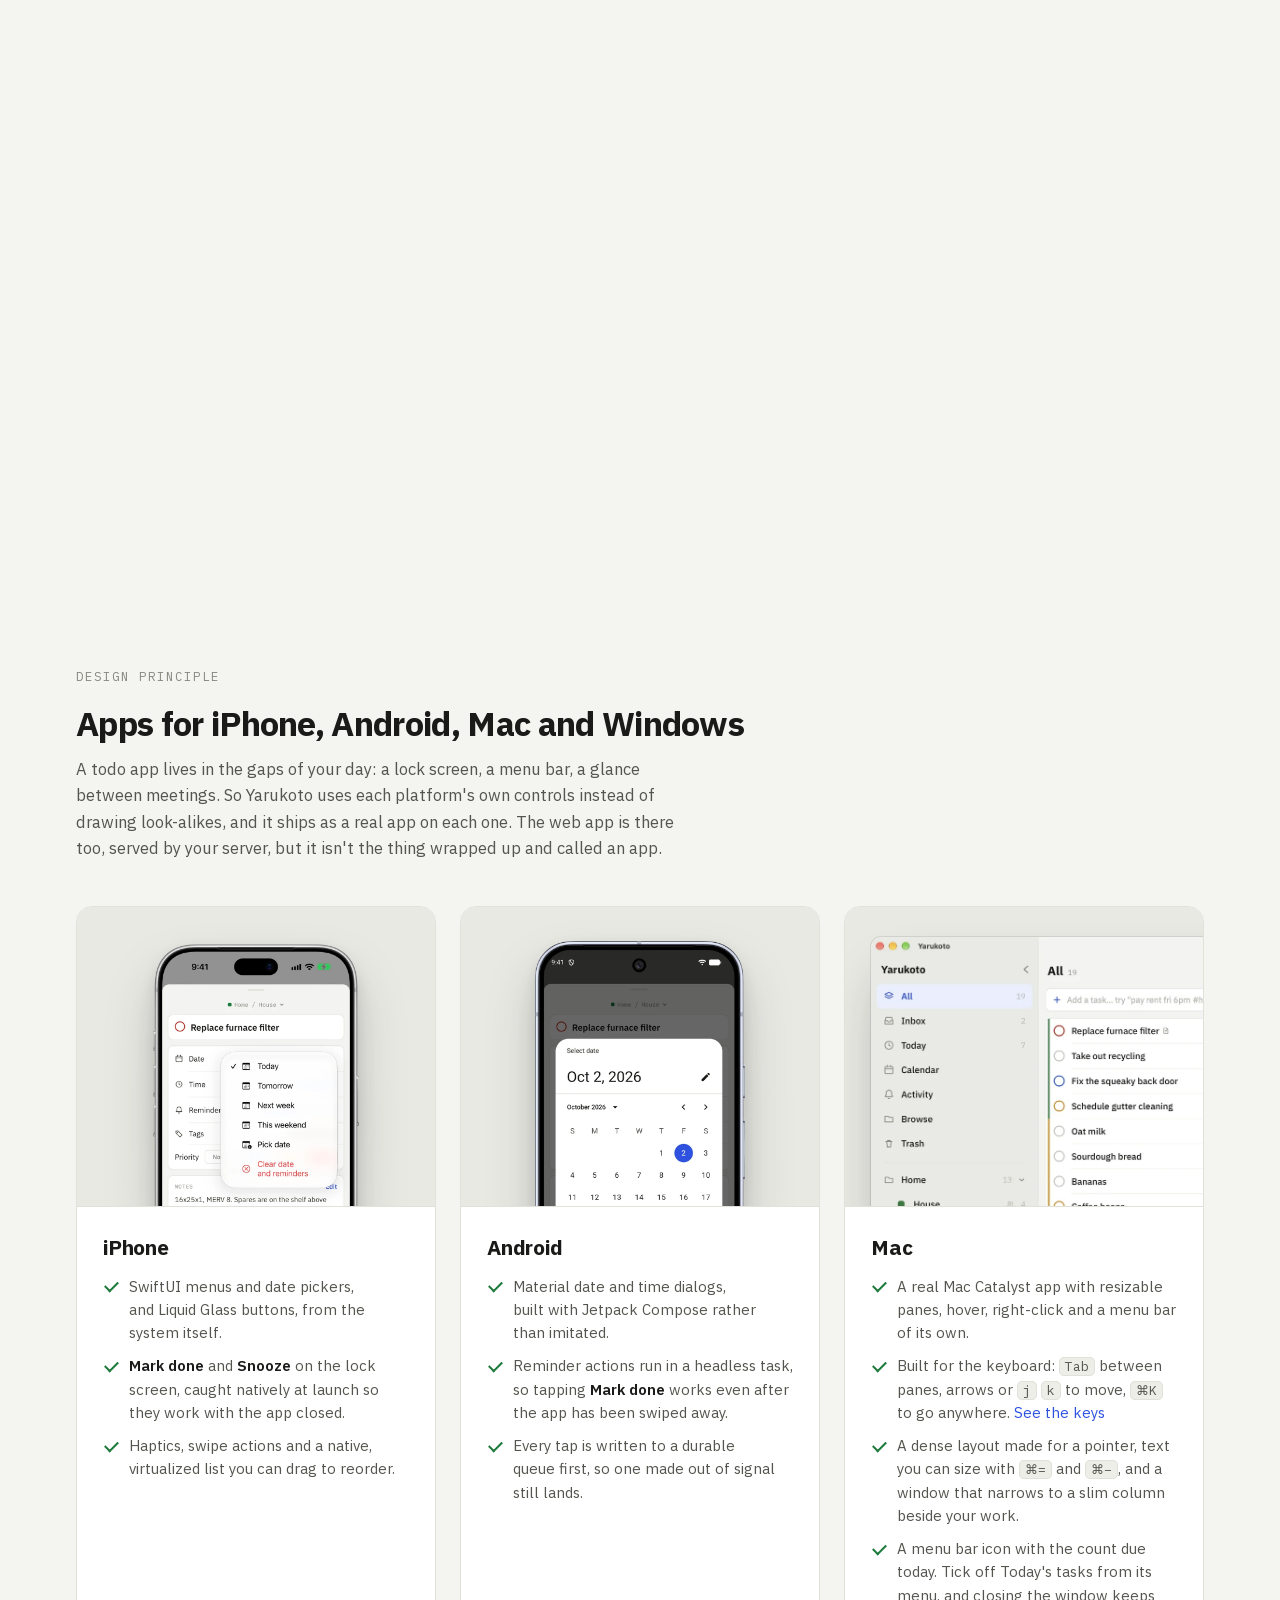
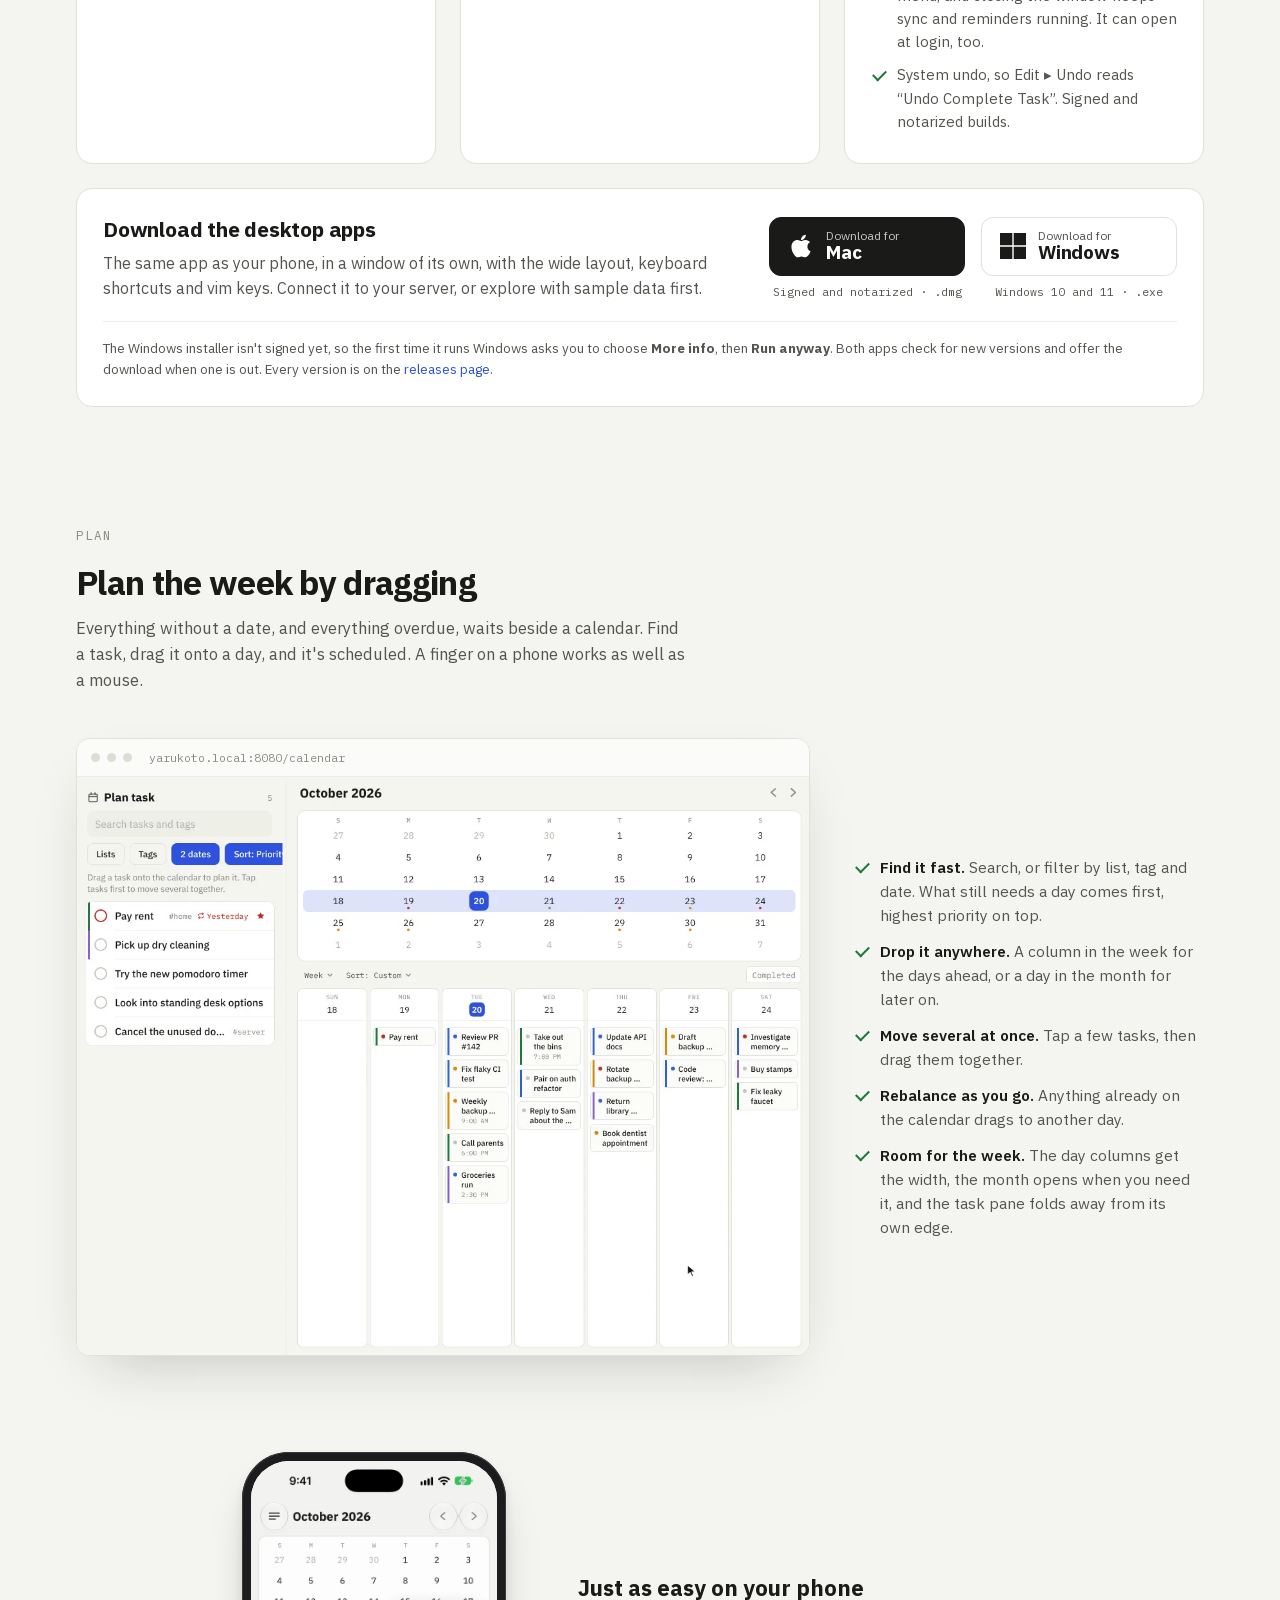
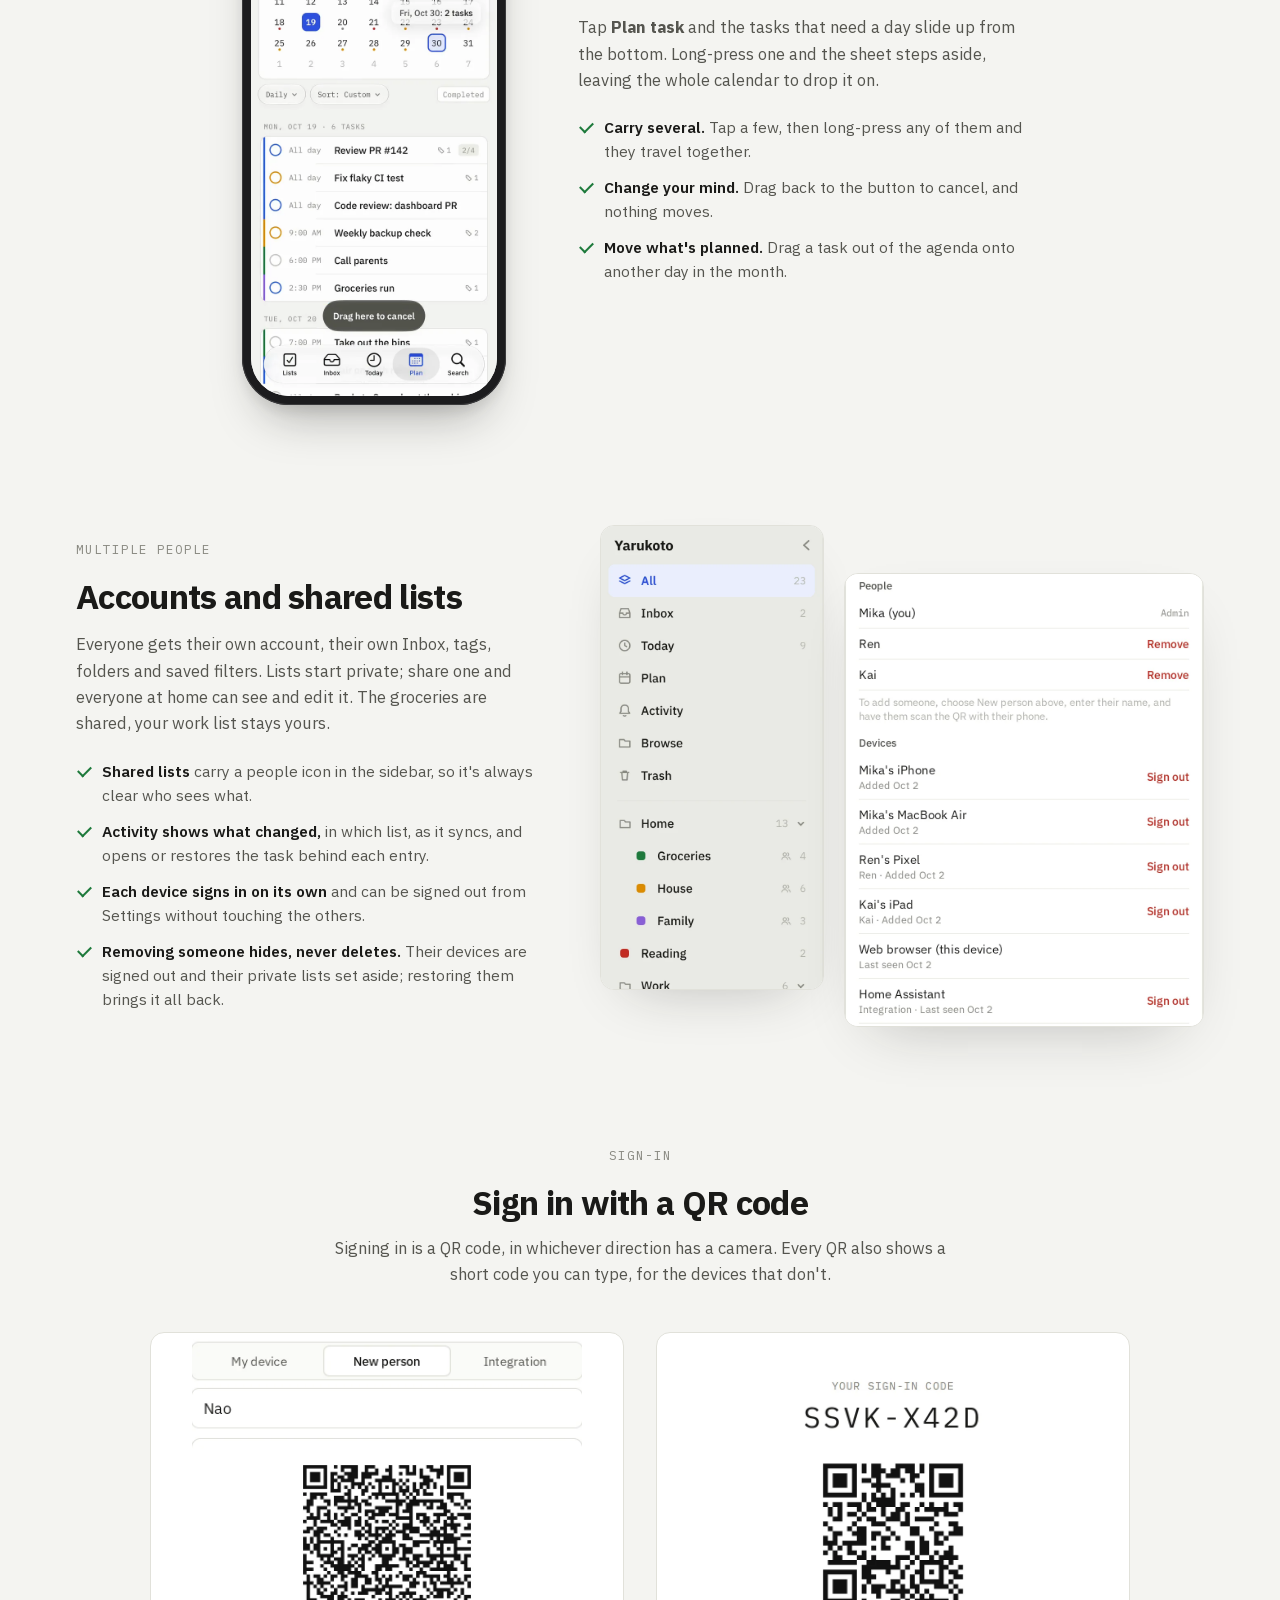
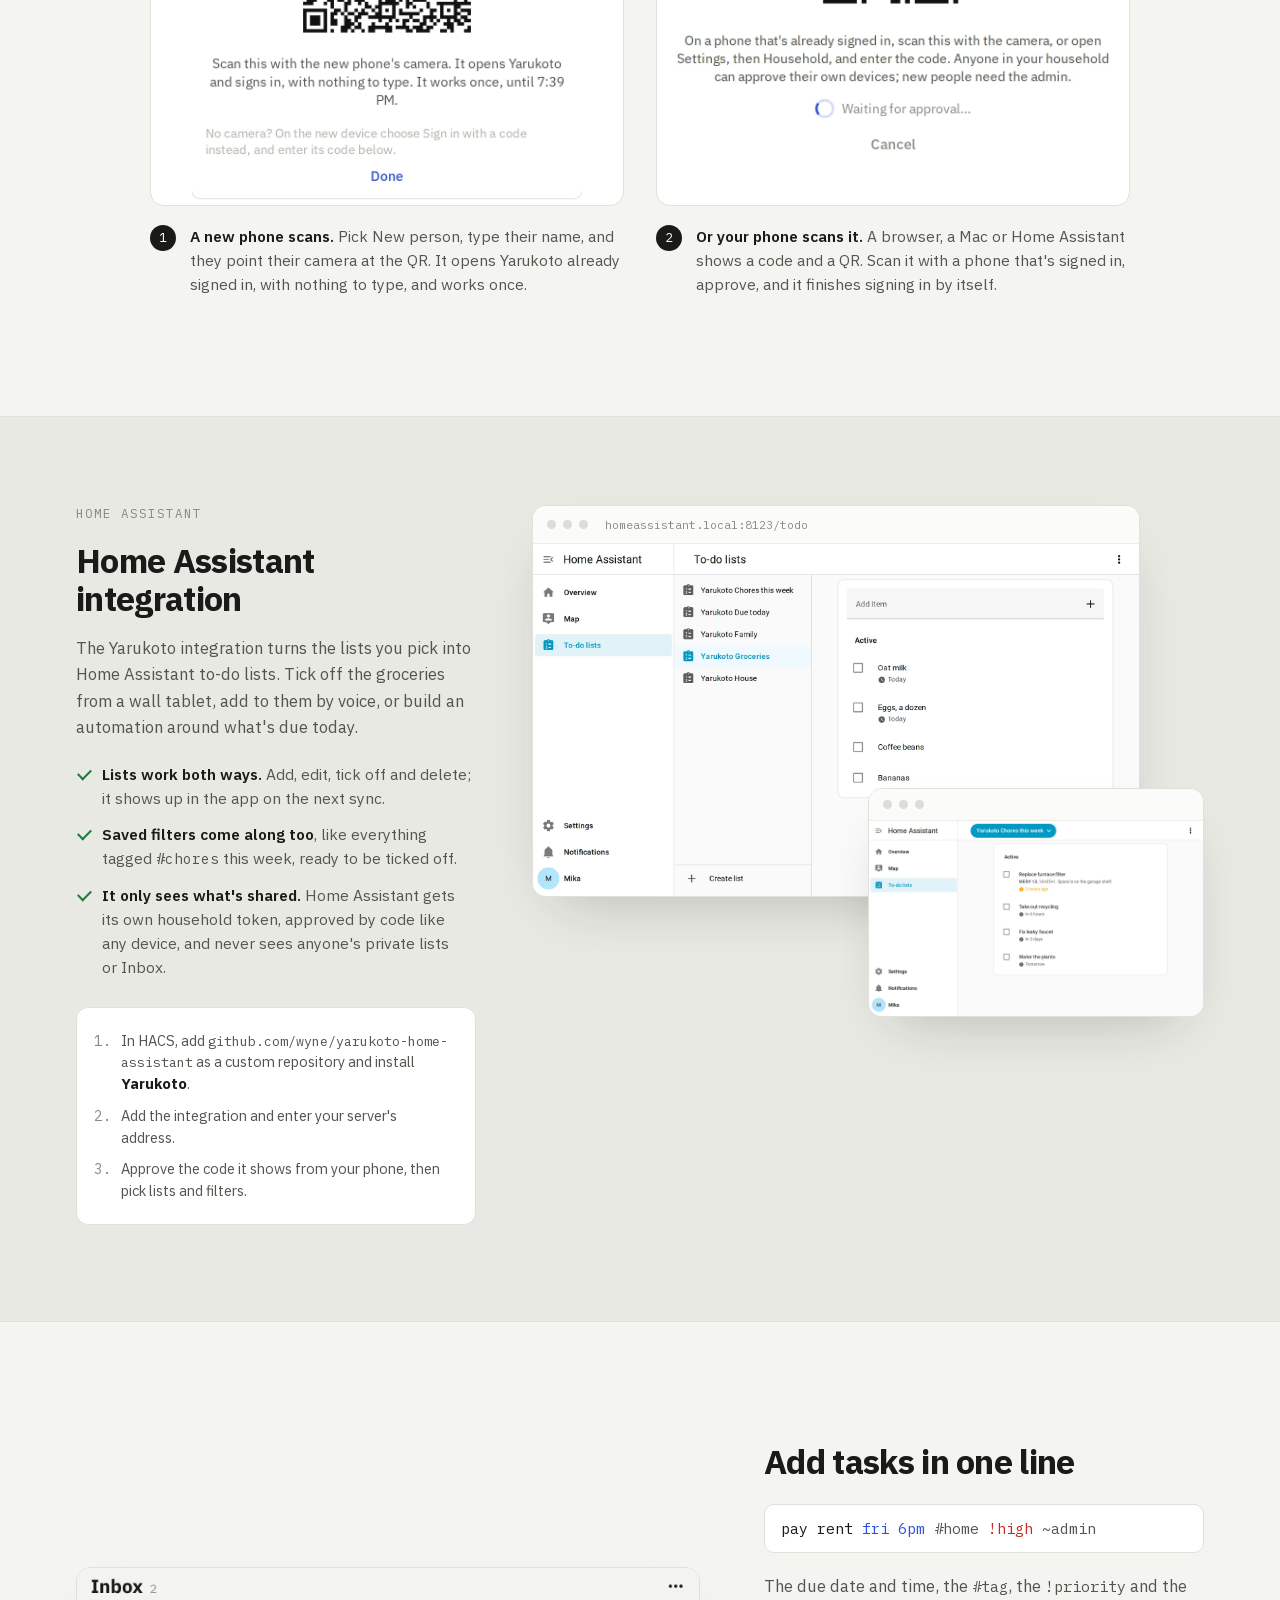
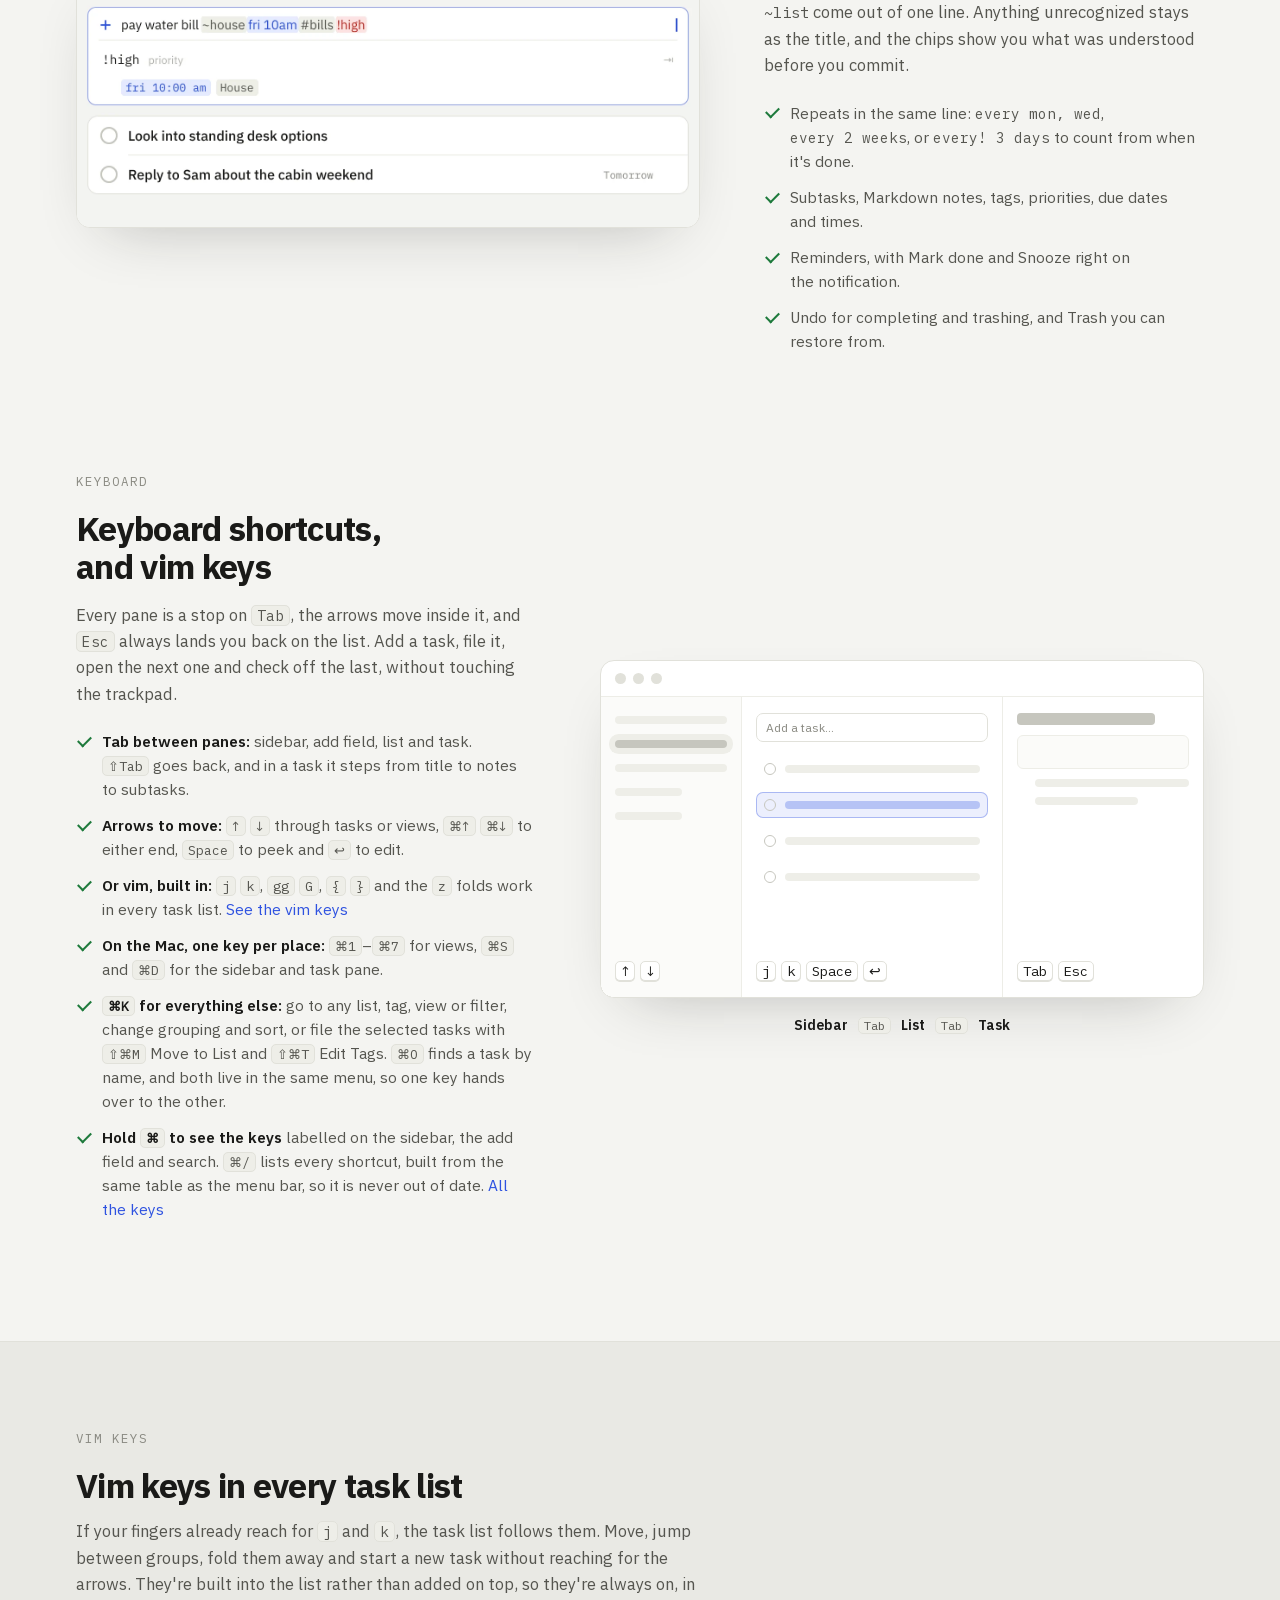
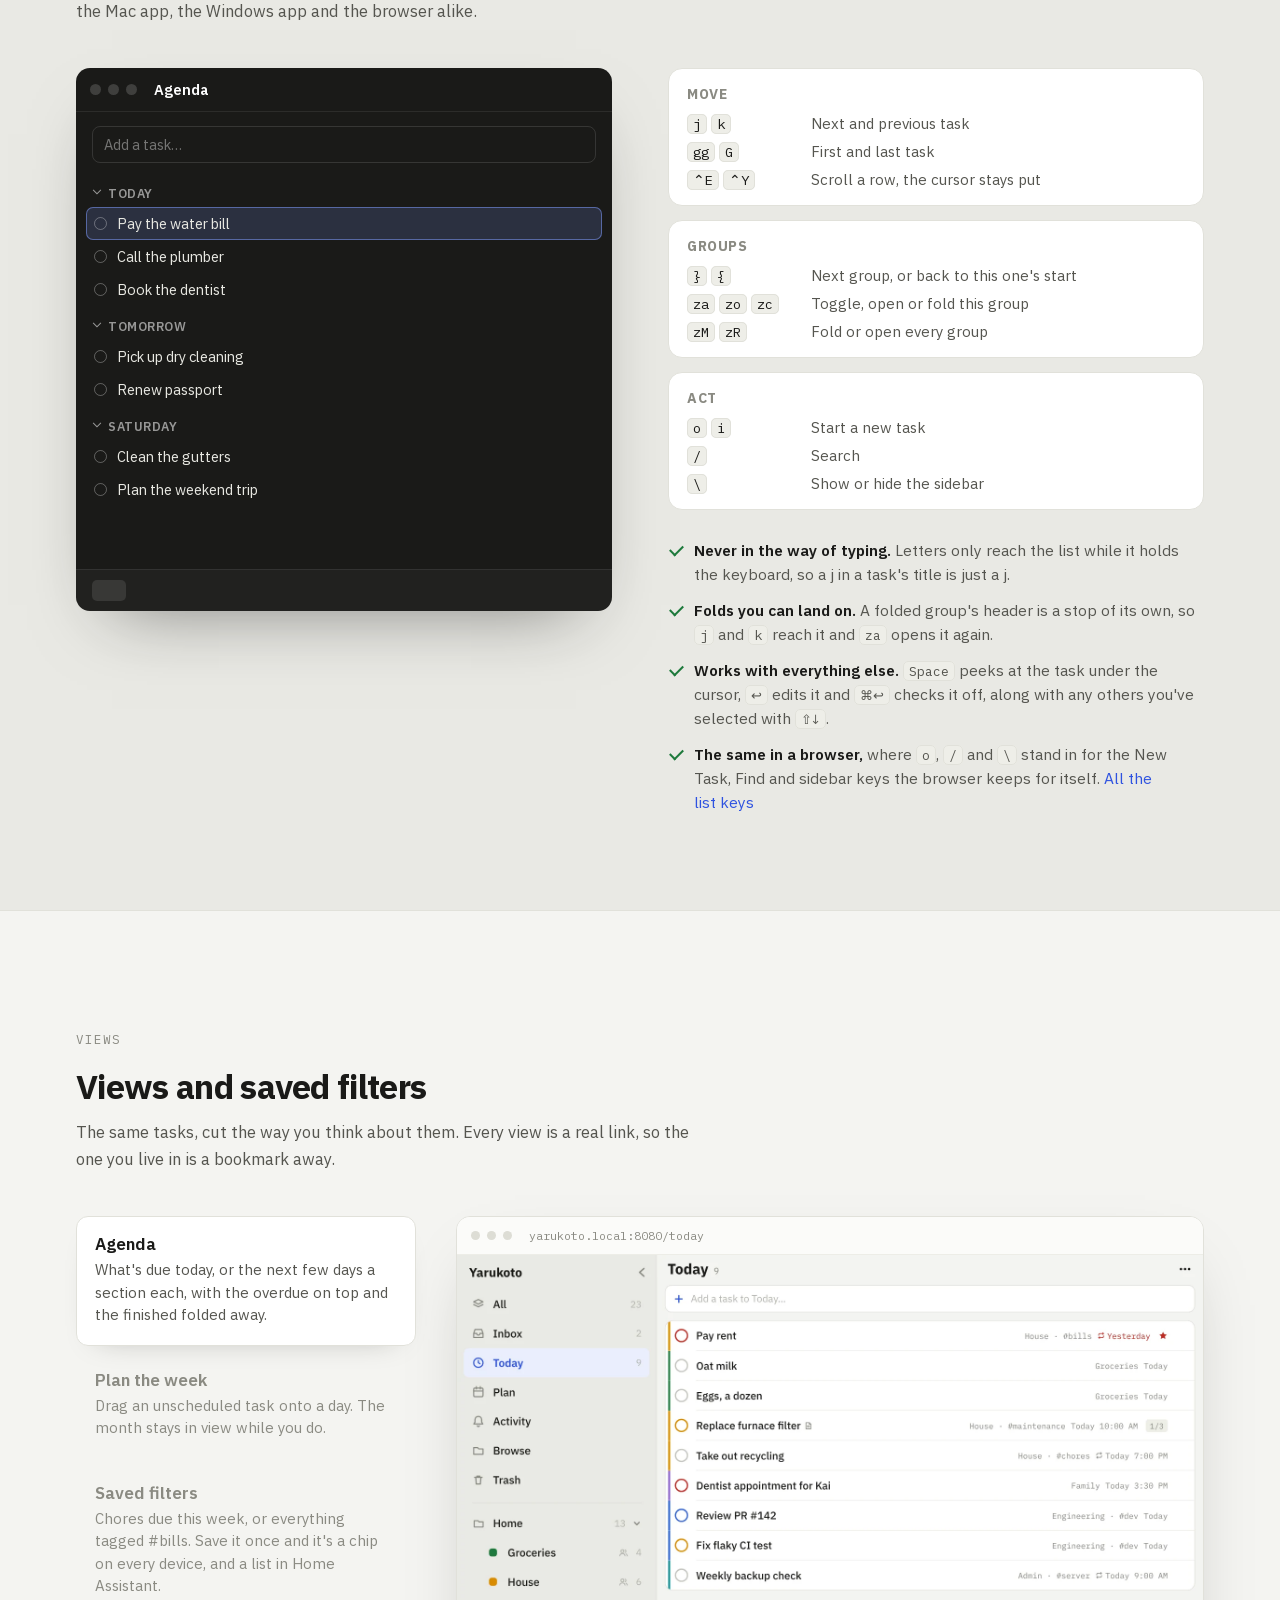
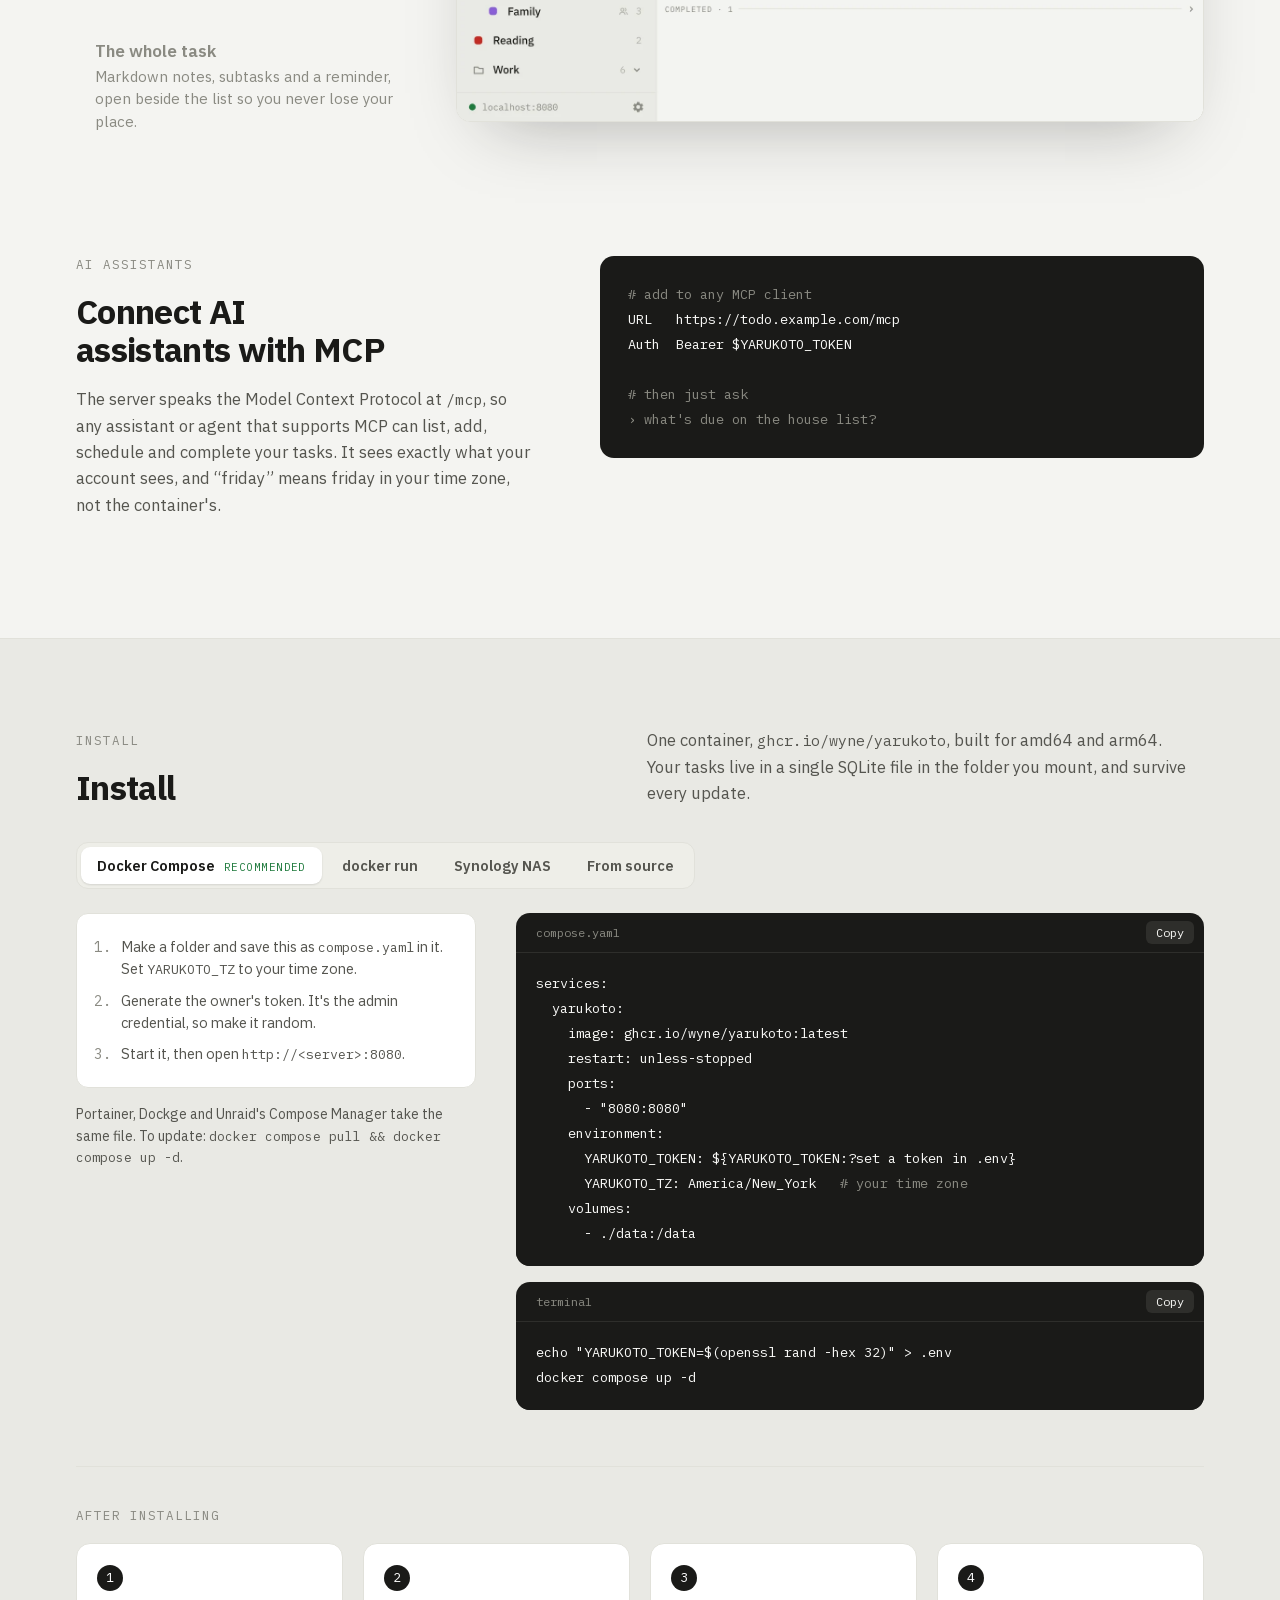
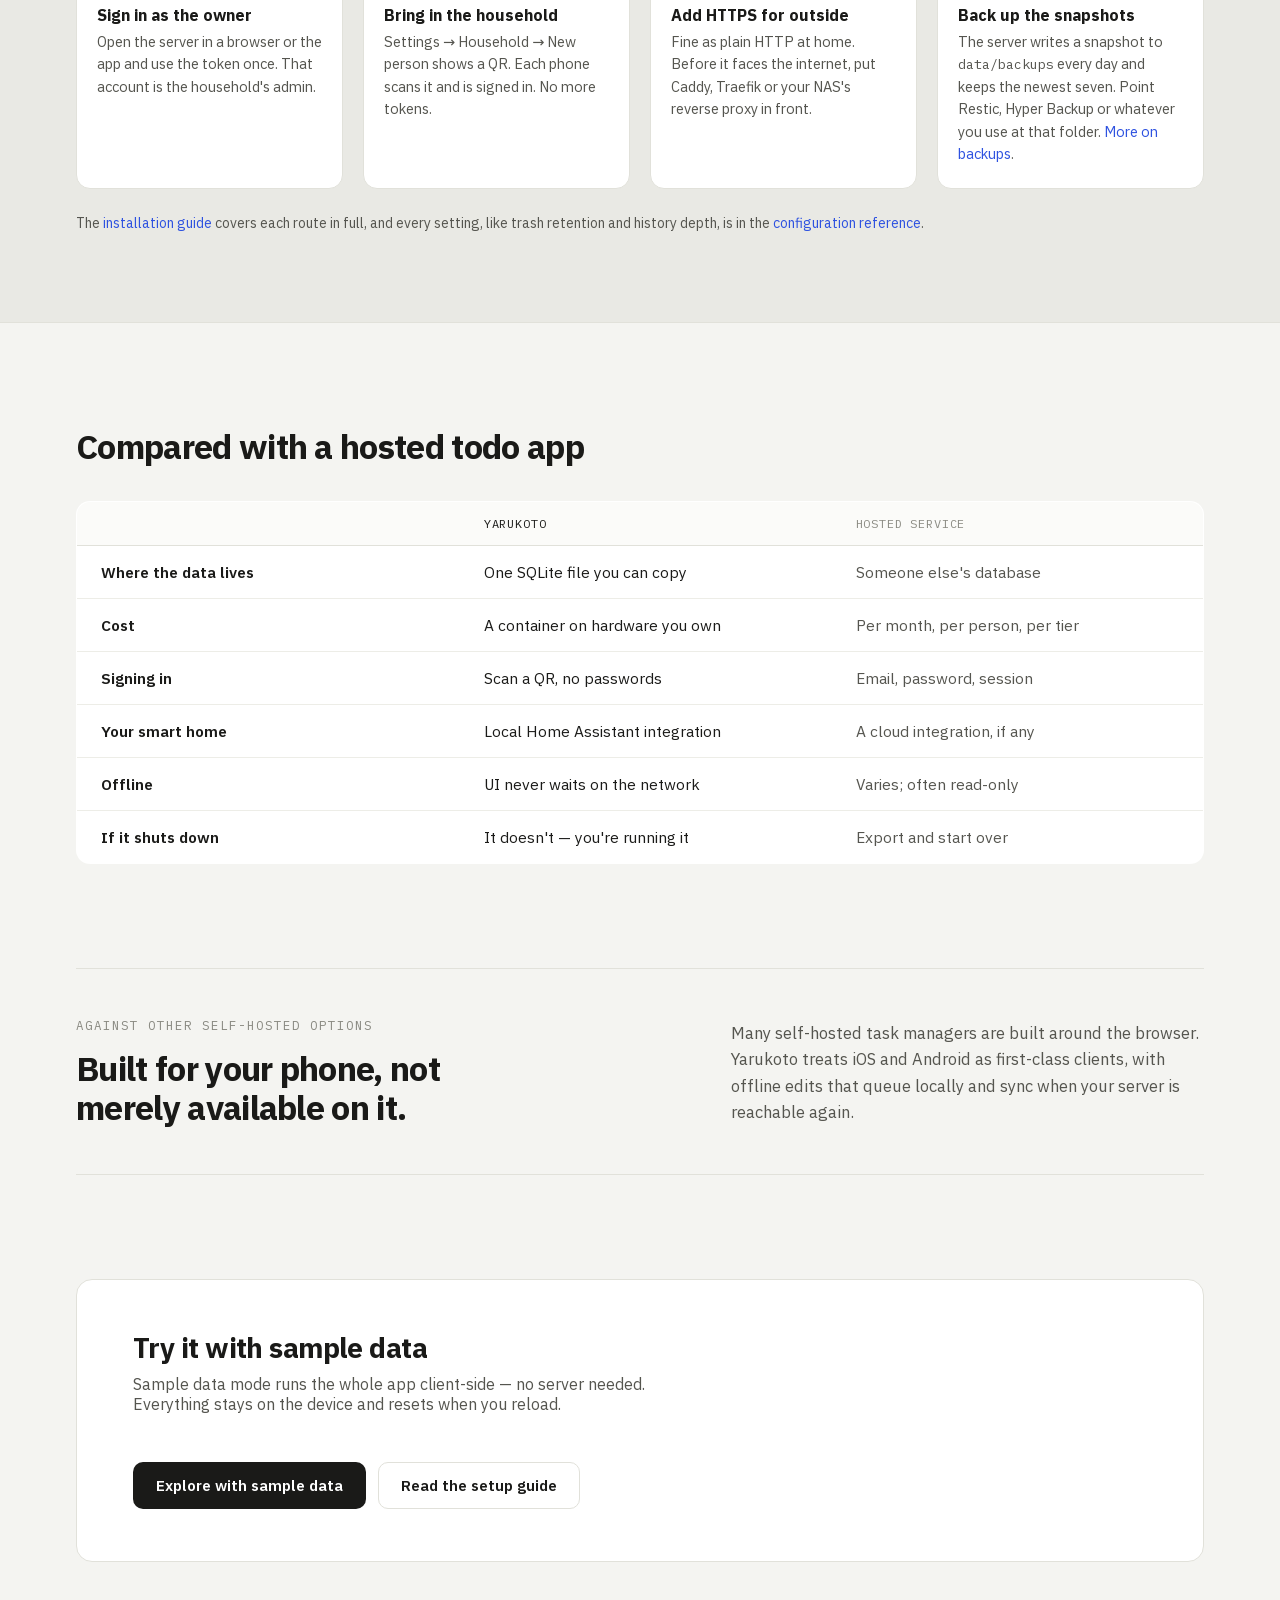
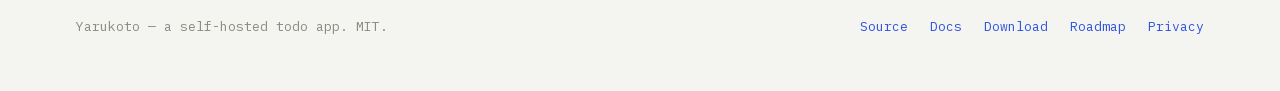
==== commit d943477e: "Merge pull request #19 from wyne/claude/project-thread-0i3pq1 feat: scroll-driven day-to-night hero " ====
--- a/index.html
+++ b/index.html
@@ -60,18 +60,13 @@
         </dl>
       </div>
 
-      <div class="hero-shots">
-        <div class="browser">
-          <div class="browser-bar">
-            <i></i><i></i><i></i>
-            <span class="url">yarukoto.local:8080/today</span>
-          </div>
-          <img src="assets/web-task-pane.webp" width="2000" height="1250" alt="Yarukoto's Today view with the task pane open, showing a due time, priority, Markdown notes and subtasks" />
-        </div>
-        <div class="device">
-          <img src="assets/ios-today-native-framed.webp" width="720" height="1472" alt="Yarukoto's Today view on iPhone, with the household's tasks from House, Groceries and Family" />
-        </div>
-      </div>
+      <figure class="hero-scene" data-hero-scene>
+        <video muted playsinline preload="none" poster="assets/hero/day.webp" width="1280" height="720" aria-label="A laptop and a phone on a desk, both running Yarukoto. The daylight fades through golden hour into night, and both screens switch to dark mode as a desk lamp comes on."></video>
+        <figcaption class="hero-scene-caption" aria-hidden="true">
+          <span>Light mode by day.</span>
+          <span>Dark mode by night.</span>
+        </figcaption>
+      </figure>
     </div>
   </section>
 
@@ -824,6 +819,79 @@
 </script>
 <script>
 (function () {
+  // The hero scene goes from day to night. Wide screens with a mouse pin the
+  // hero and let the scroll position scrub the video; everyone else gets it
+  // played once on load. Under reduced motion the day still stays put.
+  var scene = document.querySelector('[data-hero-scene]');
+  if (!scene) return;
+  var hero = scene.closest('.hero');
+  var video = scene.querySelector('video');
+  var NIGHT_AT = 0.66; // where the screens have switched to dark mode
+  if (window.matchMedia('(prefers-reduced-motion: reduce)').matches) return;
+
+  function night(t) { scene.classList.toggle('is-night', t >= NIGHT_AT); }
+
+  var scrub = window.matchMedia('(min-width: 1081px) and (min-height: 640px) and (pointer: fine)').matches;
+
+  if (!scrub) {
+    // Play once and rest on the night frame. play.webm first, mp4 for Safari.
+    video.innerHTML = '<source src="assets/hero/play.webm" type="video/webm" />' +
+                      '<source src="assets/hero/play.mp4" type="video/mp4" />';
+    video.preload = 'auto';
+    video.addEventListener('timeupdate', function () {
+      if (video.duration) night(video.currentTime / video.duration);
+    });
+    // Start when it's mostly on screen; on a phone it sits below the fold.
+    var start = function () {
+      var p = video.play();
+      if (p && p.catch) p.catch(function () {});
+    };
+    if (!('IntersectionObserver' in window)) { start(); return; }
+    new IntersectionObserver(function (entries, obs) {
+      if (!entries[0].isIntersecting) return;
+      obs.disconnect();
+      start();
+    }, { threshold: 0.6 }).observe(video);
+    return;
+  }
+
+  // Every frame of scrub.mp4 is a keyframe, so seeking backwards is as cheap
+  // as forwards. The scroll target is eased toward so a wheel notch glides.
+  hero.classList.add('is-scrub');
+  video.src = 'assets/hero/scrub.mp4';
+  video.preload = 'auto';
+  var target = 0, shown = 0, queued = false;
+
+  function progress() {
+    var r = hero.getBoundingClientRect();
+    var travel = r.height - window.innerHeight;
+    return travel > 0 ? Math.min(1, Math.max(0, -r.top / travel)) : 0;
+  }
+
+  function tick() {
+    queued = false;
+    if (!video.duration) return;
+    shown += (target - shown) * 0.18;
+    if (Math.abs(target - shown) < 0.001) shown = target;
+    // Stop a hair short of the end: some browsers show a blank frame there.
+    video.currentTime = shown * (video.duration - 0.05);
+    night(shown);
+    if (shown !== target) queue();
+  }
+
+  function queue() {
+    if (!queued) { queued = true; requestAnimationFrame(tick); }
+  }
+
+  function onScroll() { target = progress(); queue(); }
+
+  window.addEventListener('scroll', onScroll, { passive: true });
+  window.addEventListener('resize', onScroll);
+  video.addEventListener('loadedmetadata', onScroll);
+})();
+</script>
+<script>
+(function () {
   var root = document.querySelector('[data-showcase]');
   if (!root) return;
   var tabs = Array.prototype.slice.call(root.querySelectorAll('[role="tab"]'));
--- a/styles.css
+++ b/styles.css
@@ -233,12 +233,6 @@
 .hero-facts dd { margin: 0; }
 
 /* ---------- device composition ---------- */
-.hero-shots {
-  display: flex;
-  align-items: flex-end;
-  position: relative;
-  padding-bottom: 8px;
-}
 .browser {
   flex: 1;
   min-width: 0;
@@ -276,11 +270,48 @@
   filter: drop-shadow(0 28px 24px rgba(26, 26, 24, 0.2)) drop-shadow(0 6px 8px rgba(26, 26, 24, 0.1));
 }
 .device img { display: block; width: 100%; height: auto; }
-.hero-shots .device {
-  width: 240px;
-  margin-left: -96px;
-  margin-bottom: -46px;
-}
+
+/* ---------- hero scene ----------
+   A rendered desk scene going from day to night. On a wide screen with a fine
+   pointer the hero pins while you scroll and the scroll position scrubs the
+   video (.is-scrub, set by the script). Everywhere else it plays once. */
+.hero-scene { margin: 0; }
+.hero-scene video {
+  display: block;
+  width: 100%;
+  height: auto;
+  aspect-ratio: 16 / 9;
+  border-radius: 14px;
+  background: #E7E3DA url('assets/hero/day.webp') center / cover;
+  box-shadow: 0 30px 70px -30px rgba(26, 26, 24, 0.35);
+}
+.hero-scene-caption {
+  position: relative;
+  height: 20px;
+  margin-top: 16px;
+  font-family: var(--mono);
+  font-size: 12.5px;
+  color: var(--faint);
+}
+.hero-scene-caption span {
+  position: absolute;
+  left: 0;
+  top: 0;
+  transition: opacity 0.4s var(--ease-out);
+}
+.hero-scene-caption span + span { opacity: 0; }
+.hero-scene.is-night .hero-scene-caption span:first-child { opacity: 0; }
+.hero-scene.is-night .hero-scene-caption span + span { opacity: 1; }
+
+.hero.is-scrub { height: 230vh; }
+.hero.is-scrub .hero-grid {
+  position: sticky;
+  top: 0;
+  min-height: 100vh;
+  align-items: center;
+  padding-bottom: 40px;
+}
+.hero.is-scrub .hero-copy { padding-top: 0; }
 
 /* ---------- sections ---------- */
 .section { padding-top: 120px; }
@@ -944,8 +975,6 @@
   .hero-copy { padding-top: 0; }
   .lede { max-width: none; }
   h1 { font-size: 46px; }
-  .hero-shots { padding-bottom: 40px; }
-  .hero-shots .device { margin-bottom: -24px; }
   .split-shot-left .framed { order: 2; }
   .platforms { grid-template-columns: 1fr; max-width: 560px; }
   .downloads { max-width: 560px; }
@@ -969,7 +998,6 @@
   .site-nav { gap: 18px; font-size: 13.5px; }
   .site-nav a:not(.repo-pill) { display: none; }
   .hero-facts { grid-template-columns: 1fr; gap: 16px; }
-  .hero-shots .device { width: 156px; margin-left: -60px; }
   .cta { padding: 32px 26px; gap: 28px; }
   .terminal { padding: 20px 18px; font-size: 12.5px; }
   .site-footer { flex-direction: column; align-items: flex-start; gap: 14px; }
@@ -1203,24 +1231,19 @@
     from { opacity: 0; transform: translateY(16px); }
     to { opacity: 1; transform: none; }
   }
-  @keyframes rise-phone {
-    from { opacity: 0; transform: translateY(32px) rotate(2.5deg); }
-    to { opacity: 1; transform: none; }
-  }
   @keyframes panel-in {
     from { opacity: 0; transform: translateY(6px); }
     to { opacity: 1; transform: none; }
   }
 
-  /* The hero arrives in order: words, then the browser, then the phone. */
+  /* The hero arrives in order: words, then the scene. */
   .hero-copy > * { animation: rise 0.8s var(--ease-out) both; }
   .hero-copy > :nth-child(2) { animation-delay: 70ms; }
   .hero-copy > :nth-child(3) { animation-delay: 140ms; }
   .hero-copy > :nth-child(4) { animation-delay: 210ms; }
   .hero-copy > :nth-child(5) { animation-delay: 260ms; }
   .hero-copy > :nth-child(6) { animation-delay: 320ms; }
-  .hero-shots .browser { animation: rise 0.9s var(--ease-out) 0.2s both; }
-  .hero-shots .device { animation: rise-phone 1.1s var(--ease-out) 0.42s both; }
+  .hero-scene { animation: rise 0.9s var(--ease-out) 0.2s both; }
 
   /* Sections ease up as they scroll in; siblings follow each other. */
   .motion [data-reveal] {
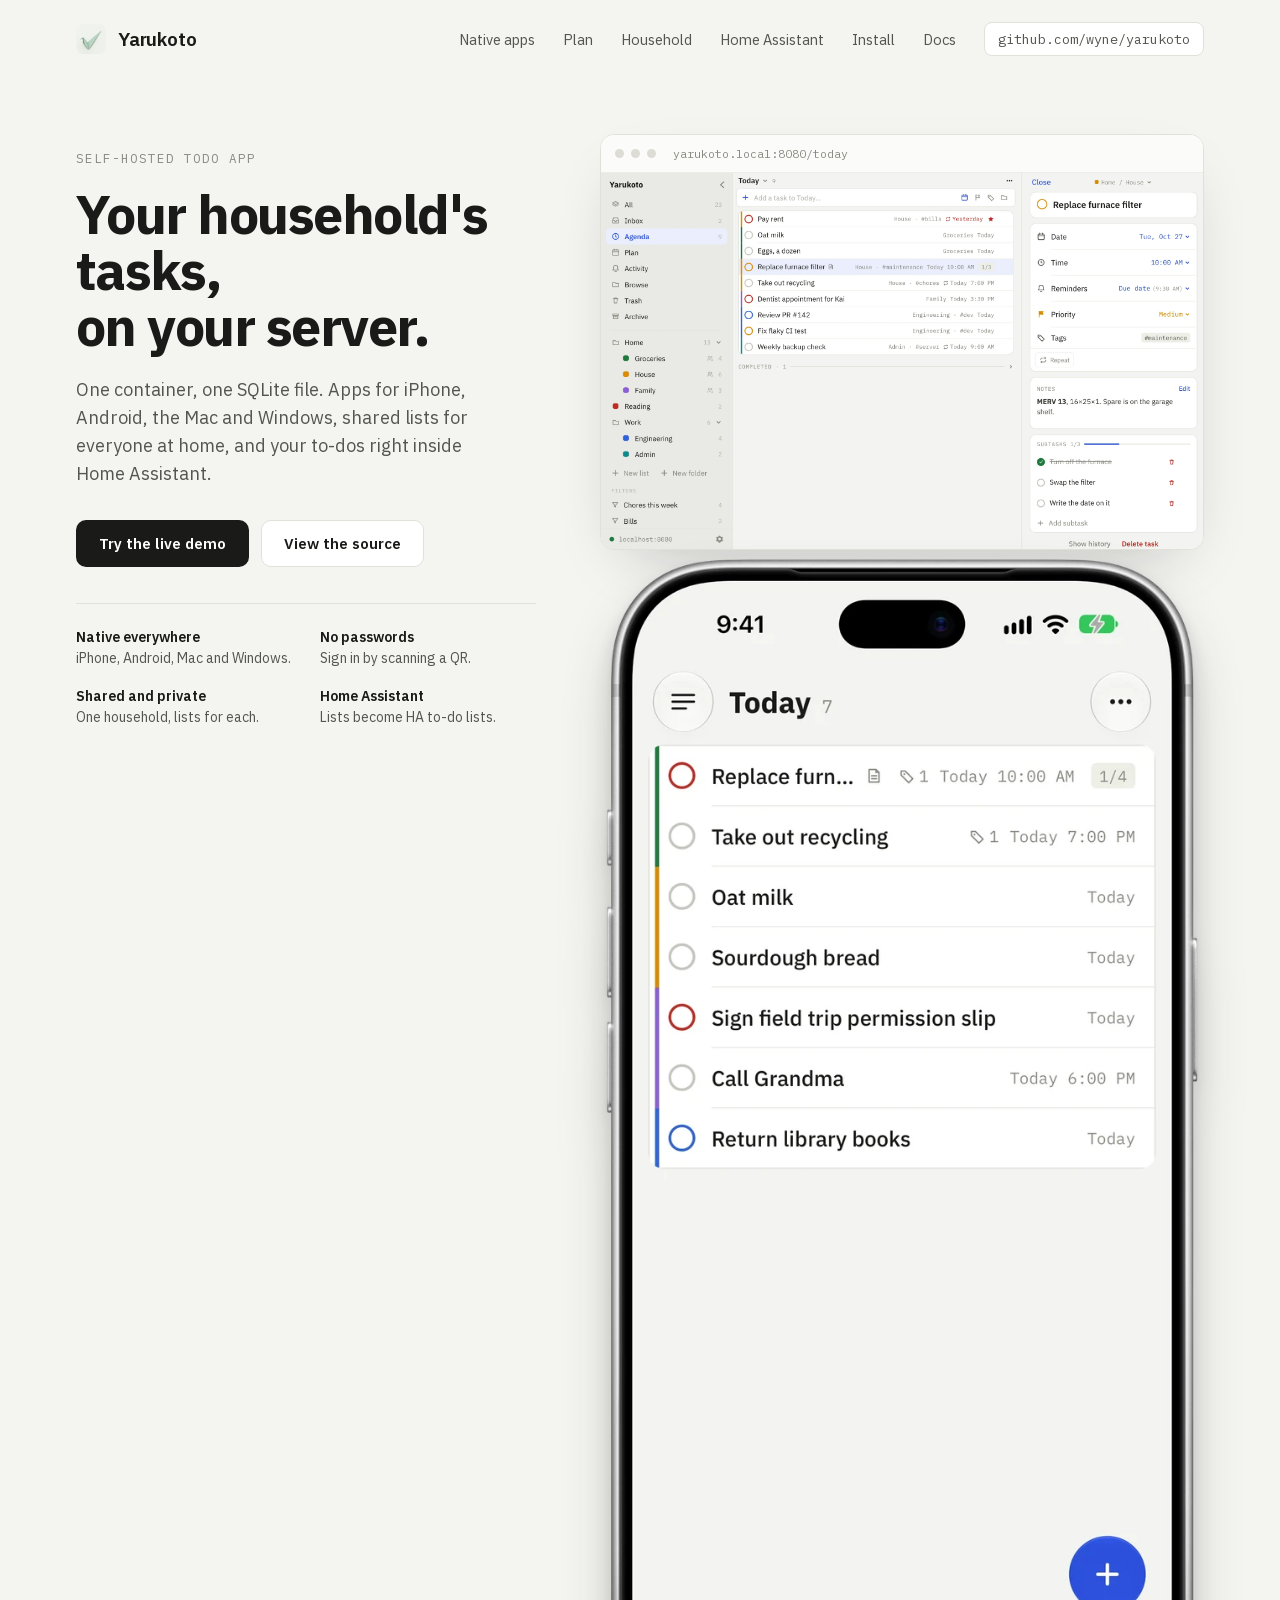
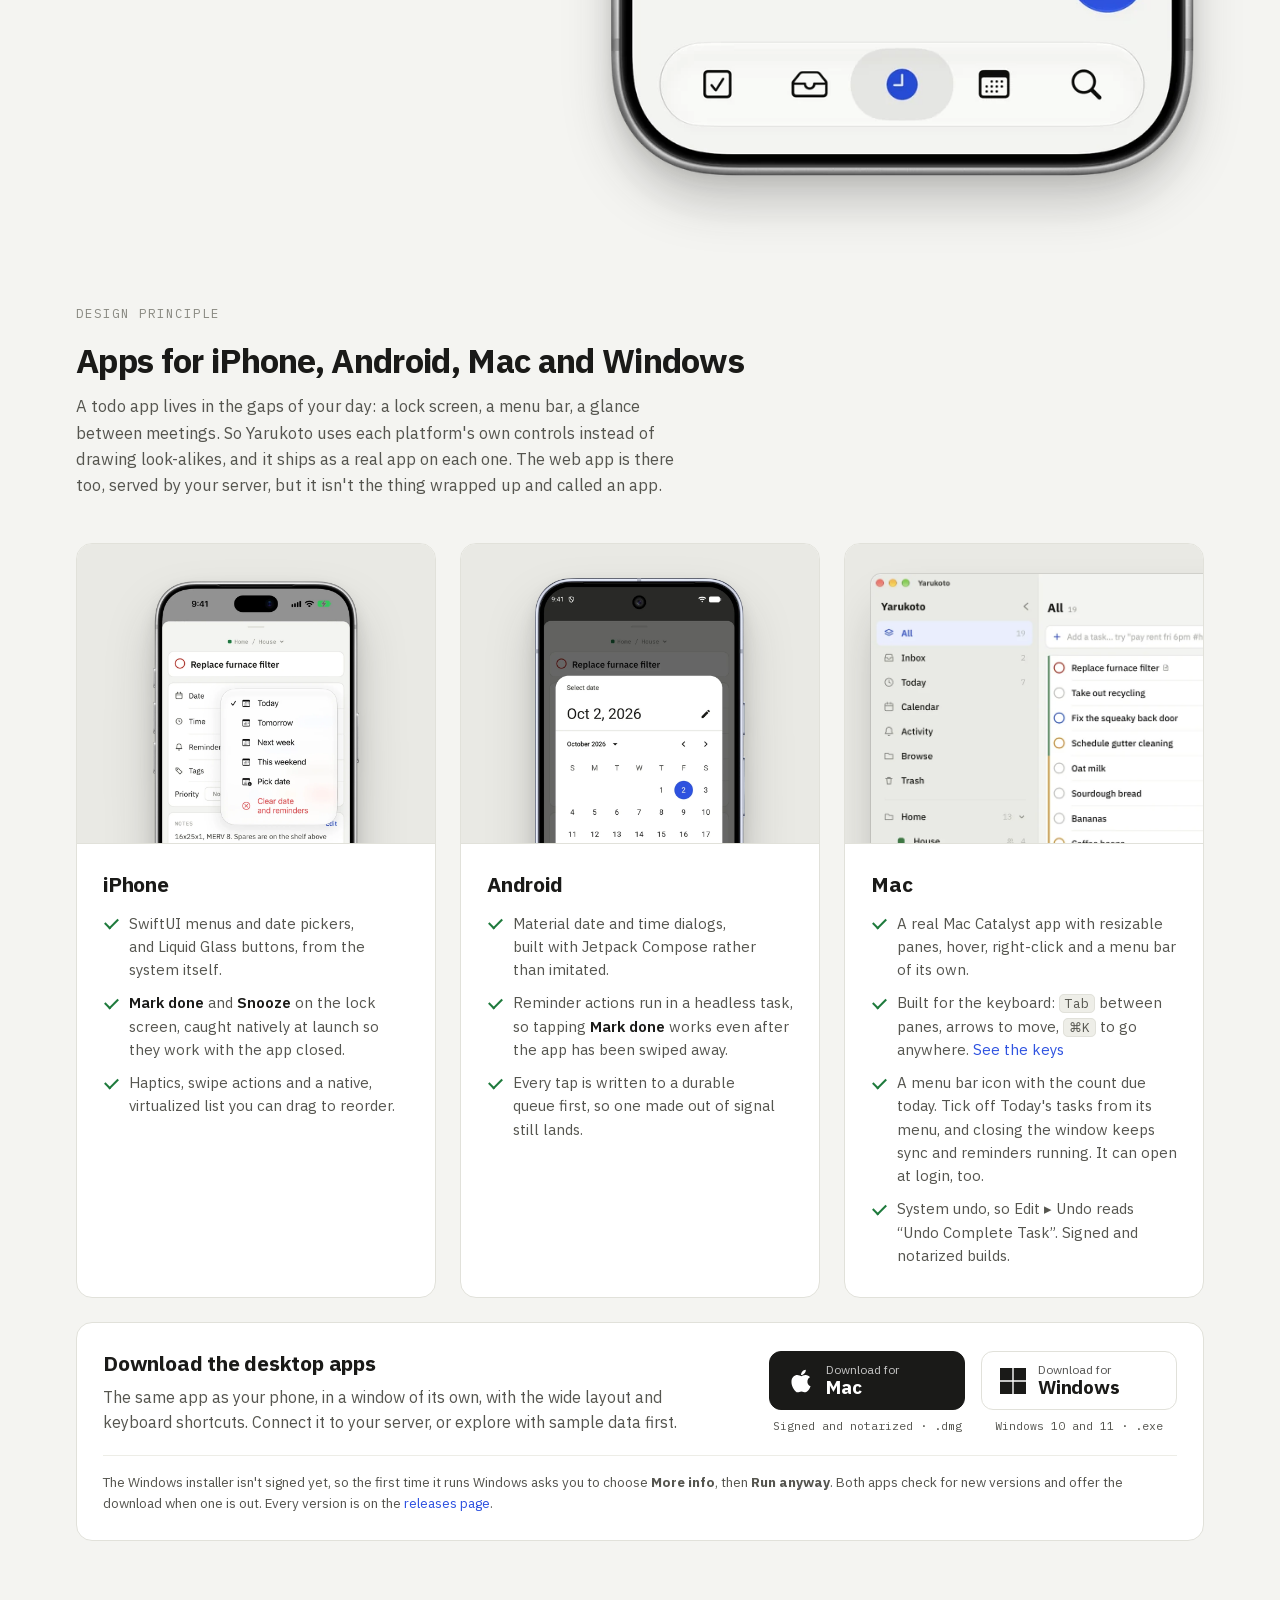
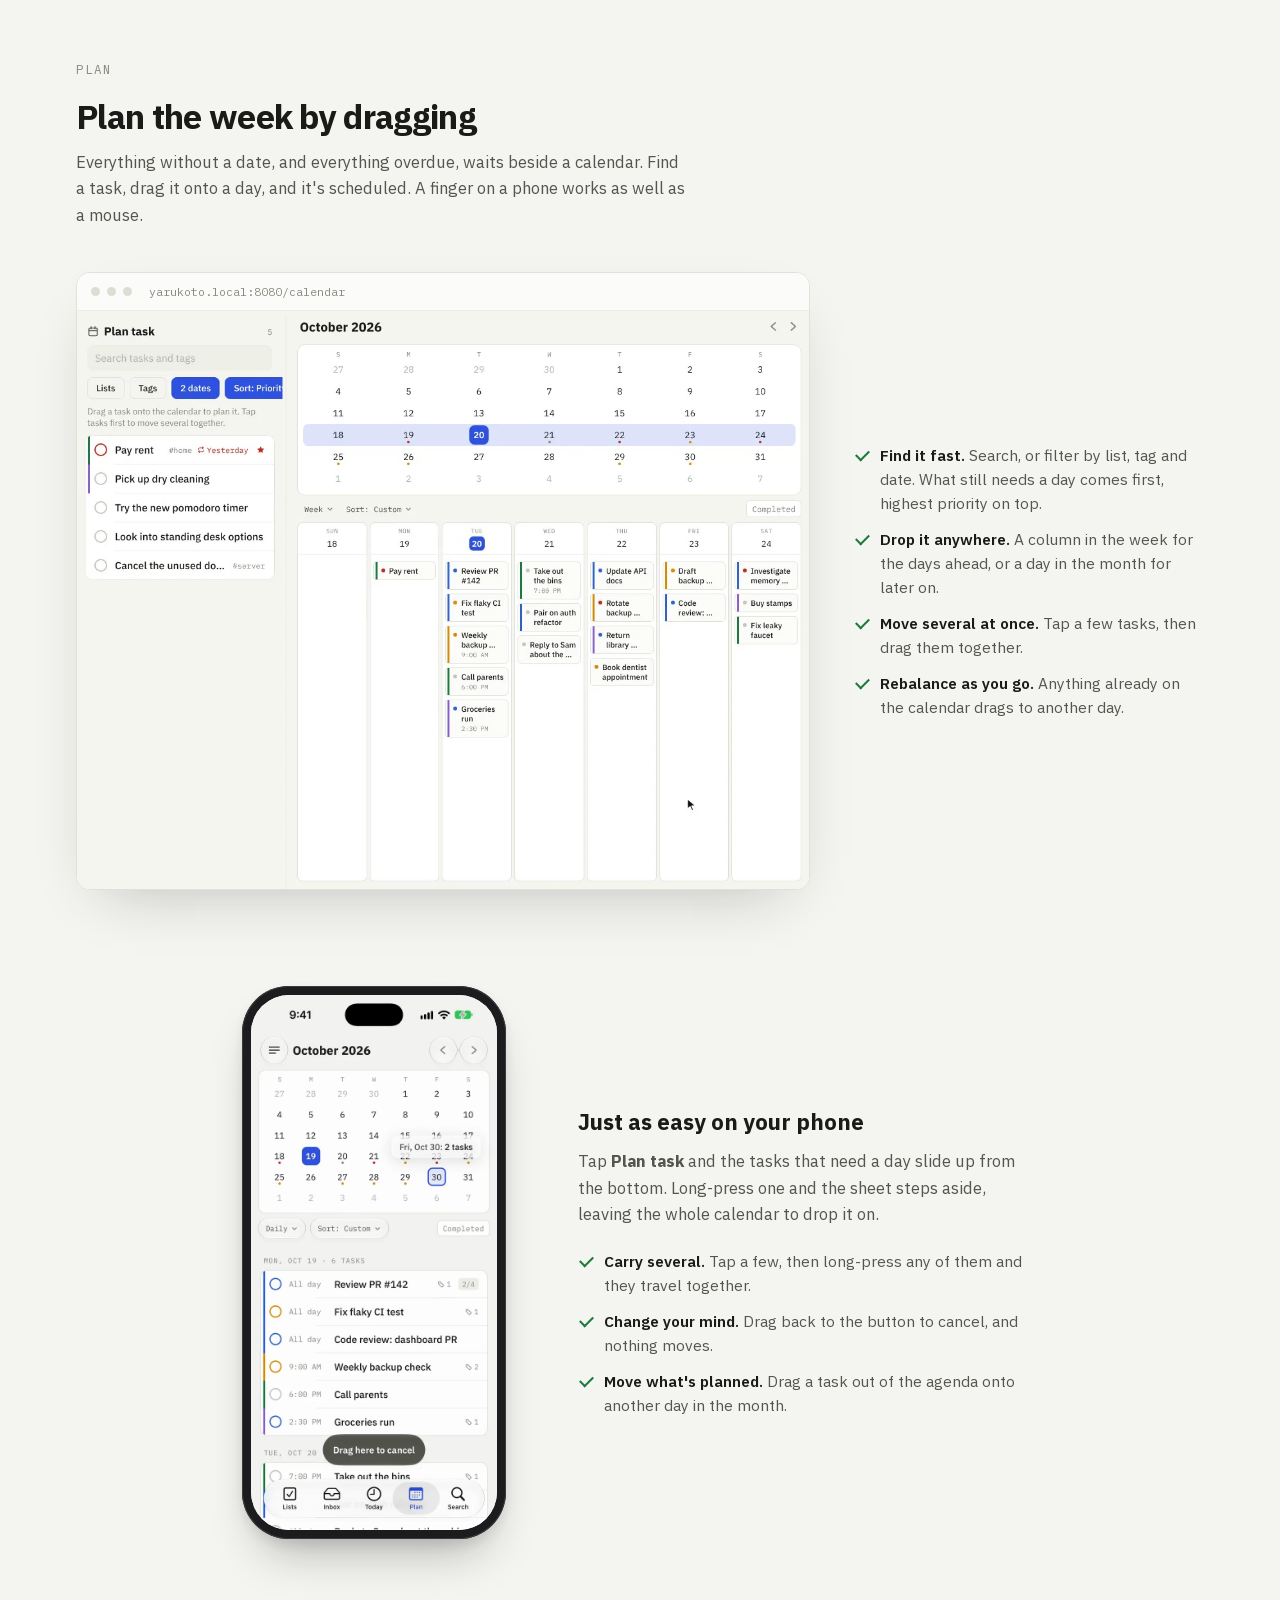
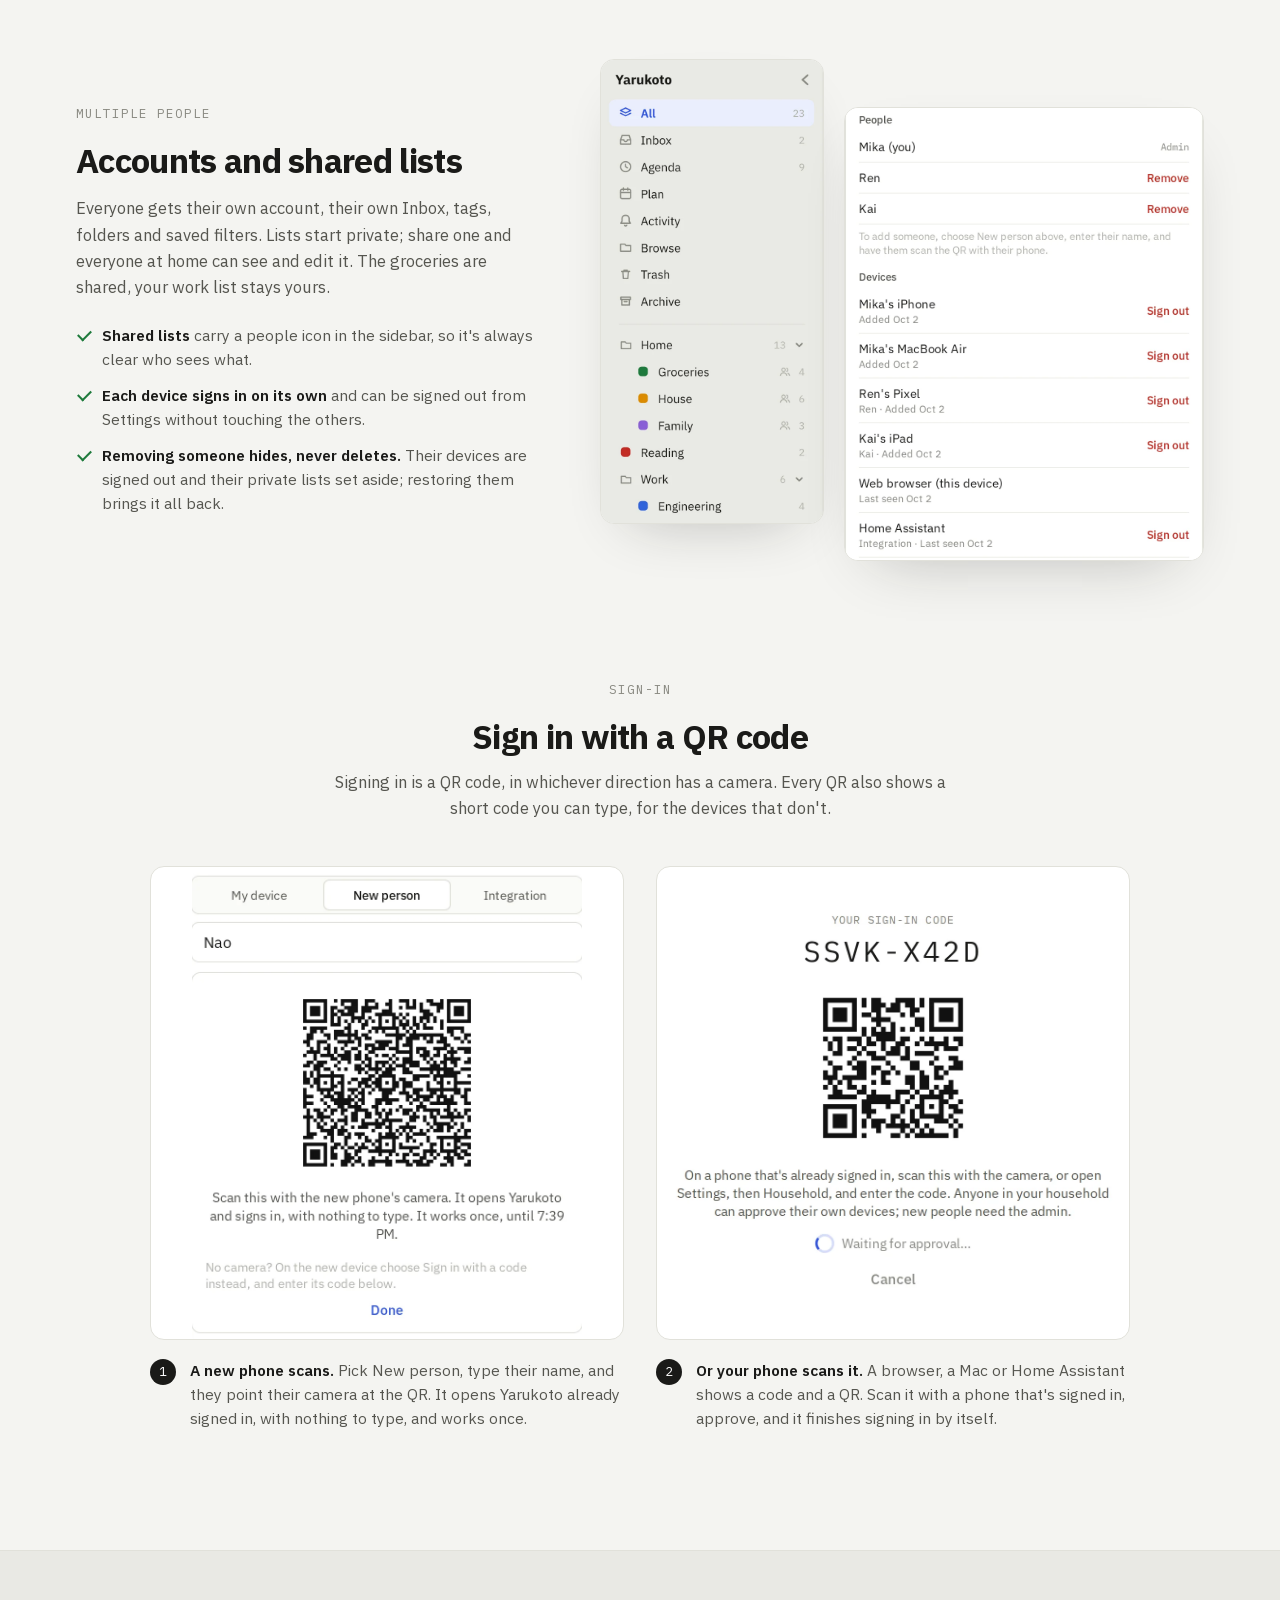
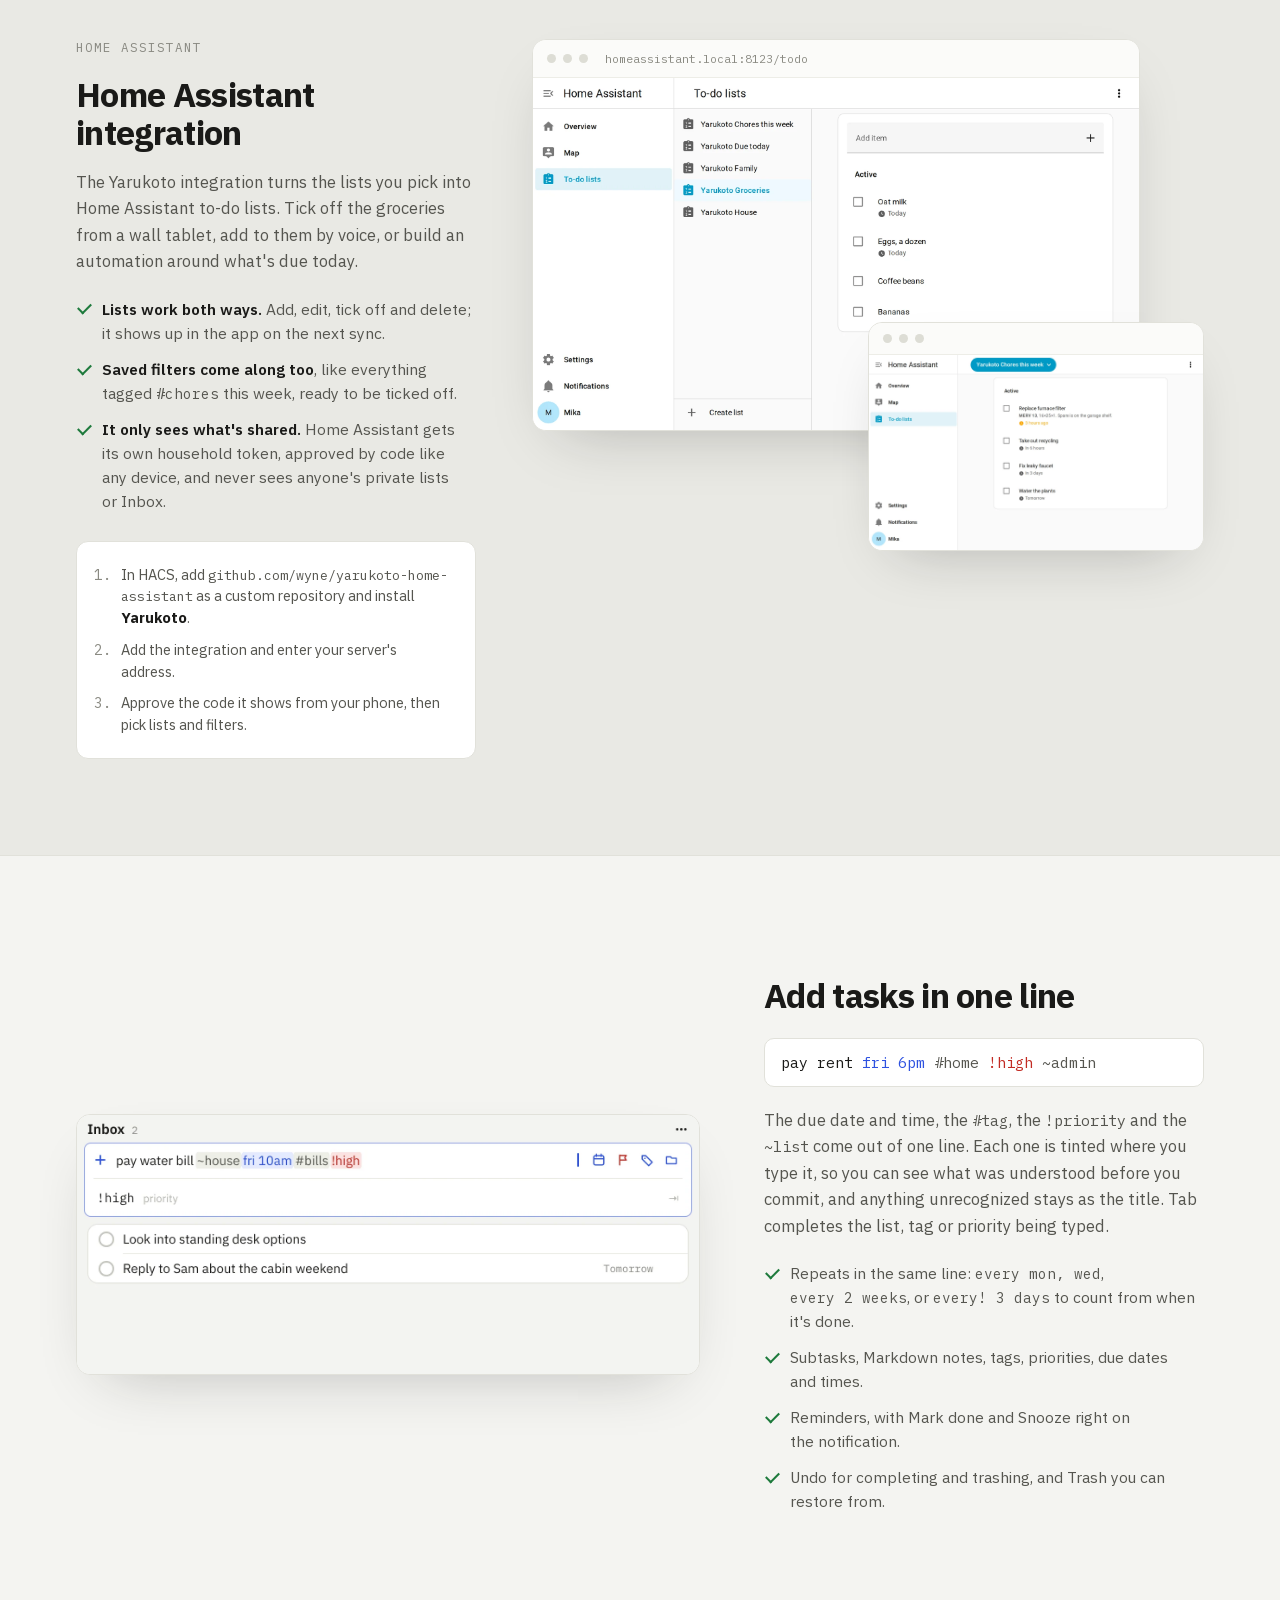
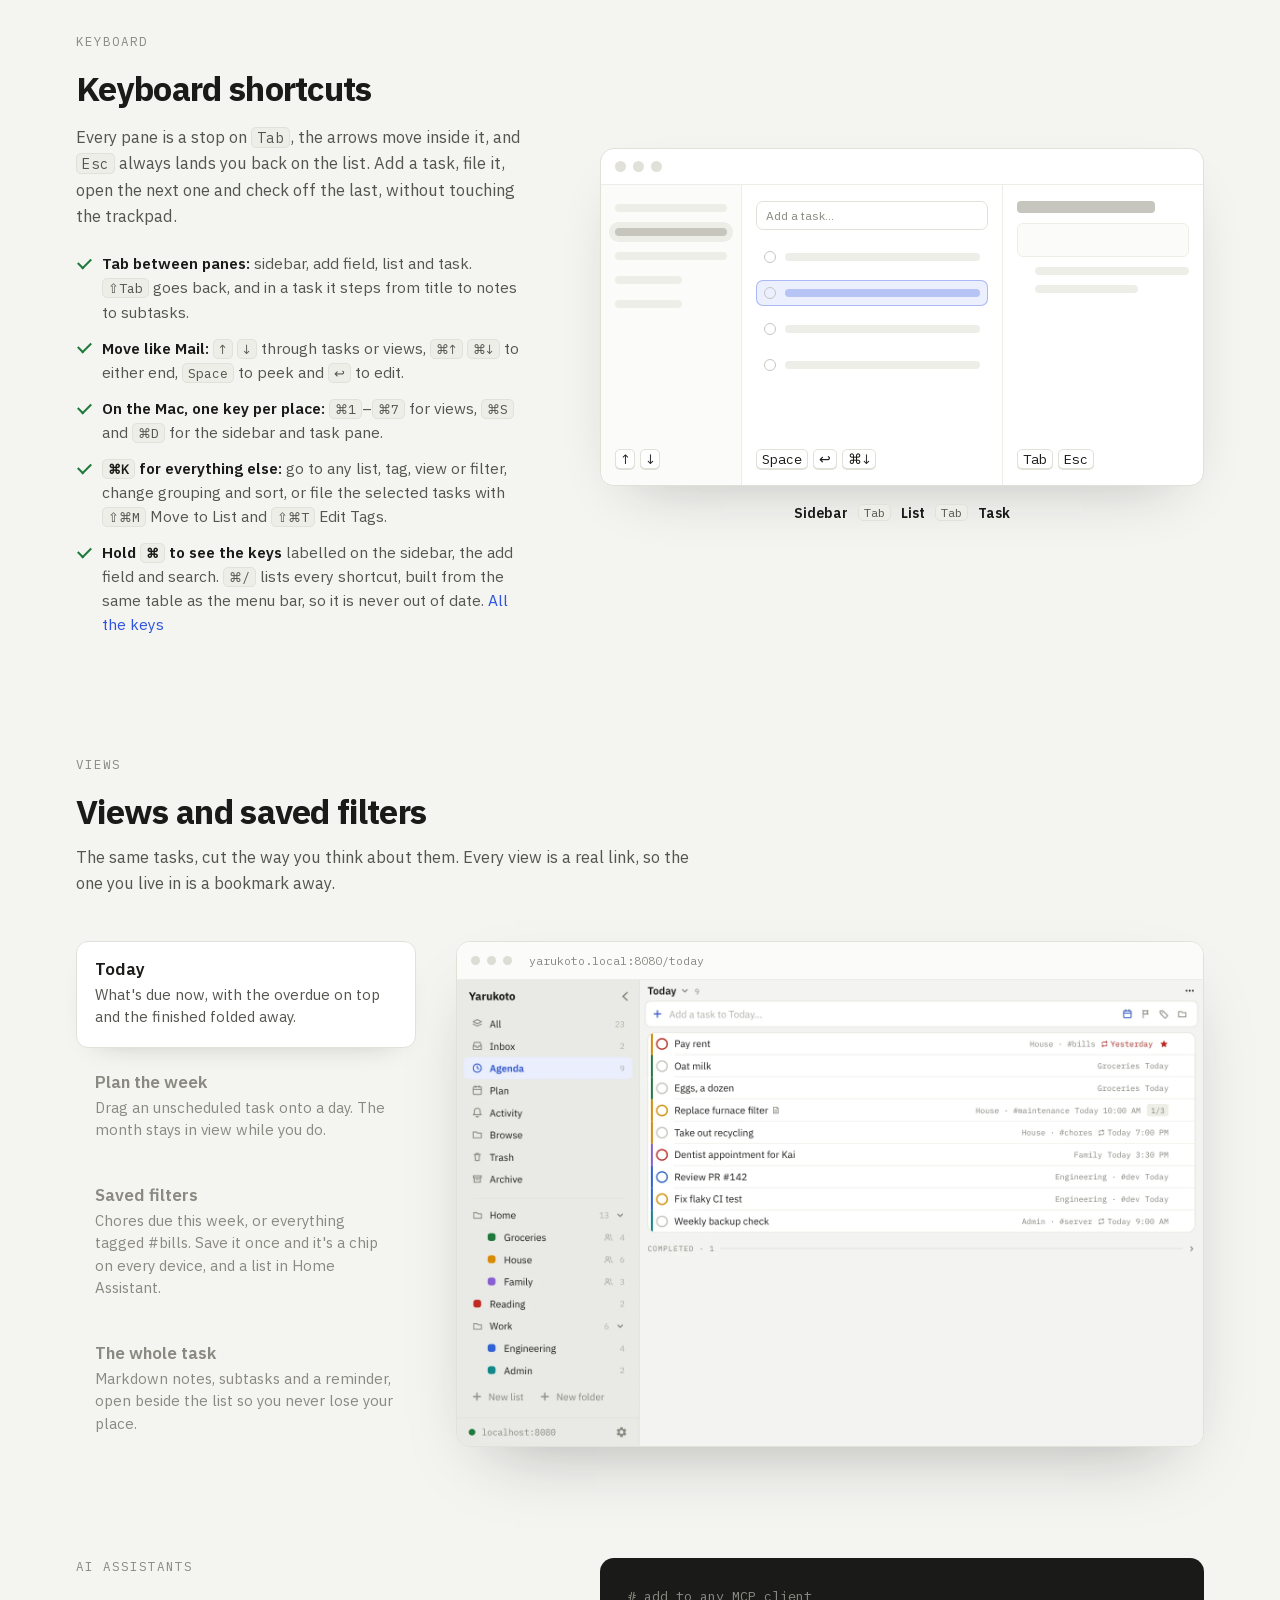
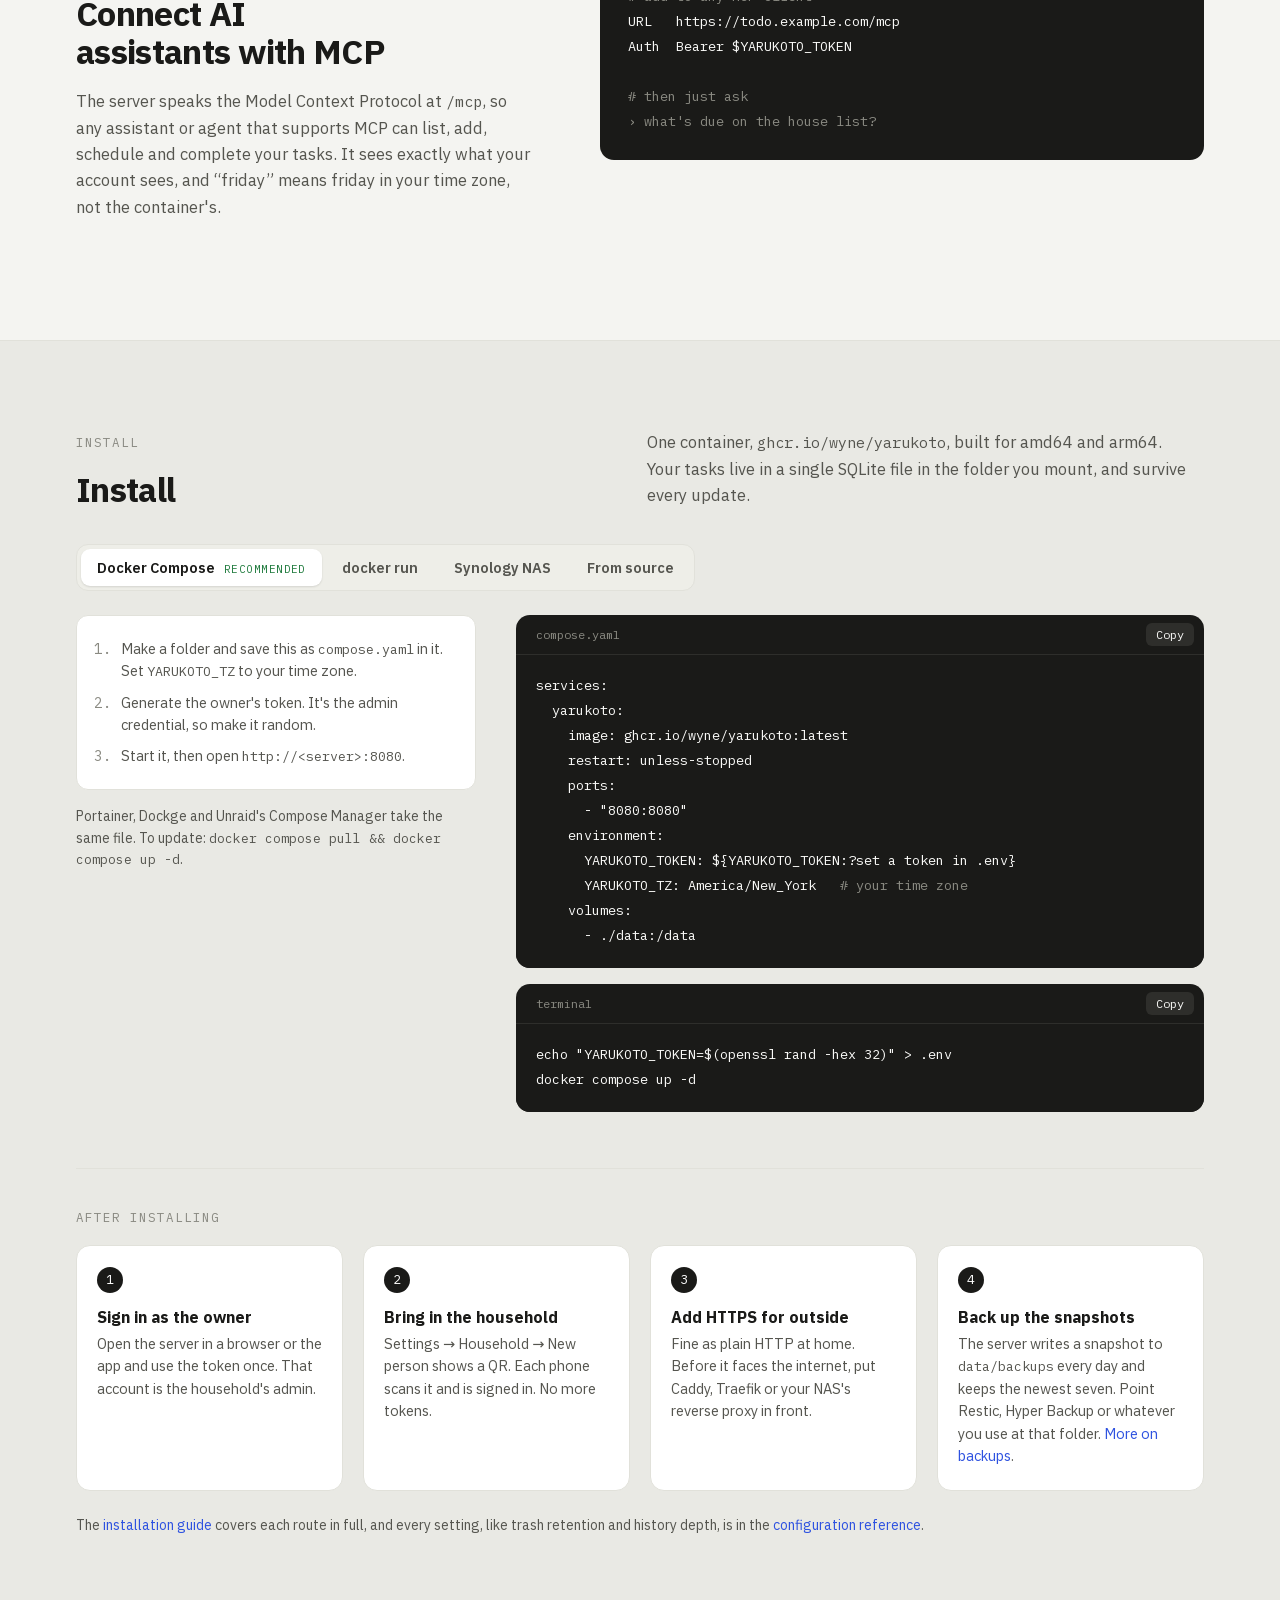
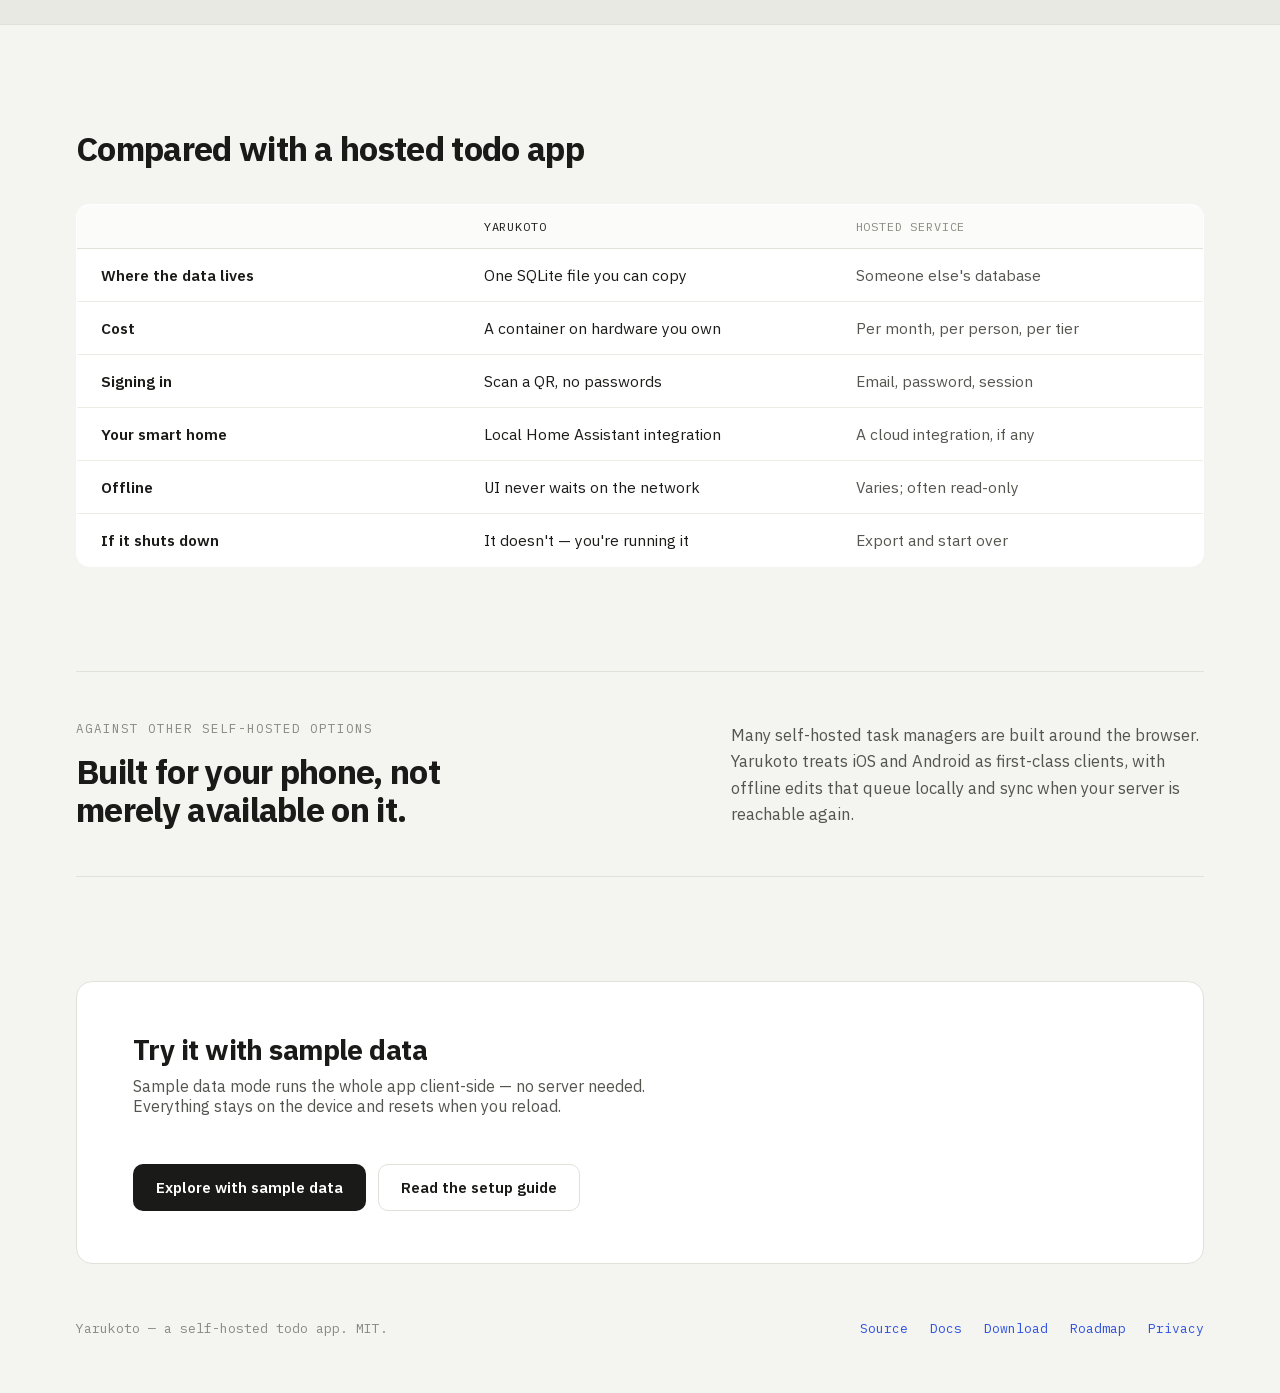
==== commit 82ba18e4: "fix: retake the web screenshots from the current build" ====
--- a/index.html
+++ b/index.html
@@ -31,7 +31,6 @@
   <nav class="site-nav">
     <a href="#native">Native apps</a>
     <a href="#plan">Plan</a>
-    <a href="#vim">Vim keys</a>
     <a href="#household">Household</a>
     <a href="#home-assistant">Home Assistant</a>
     <a href="#install">Install</a>
@@ -60,13 +59,18 @@
         </dl>
       </div>
 
-      <figure class="hero-scene" data-hero-scene>
-        <video muted playsinline preload="none" poster="assets/hero/day.webp" width="1280" height="720" aria-label="A laptop and a phone on a desk, both running Yarukoto. The daylight fades through golden hour into night, and both screens switch to dark mode as a desk lamp comes on."></video>
-        <figcaption class="hero-scene-caption" aria-hidden="true">
-          <span>Light mode by day.</span>
-          <span>Dark mode by night.</span>
-        </figcaption>
-      </figure>
+      <div class="hero-shots">
+        <div class="browser">
+          <div class="browser-bar">
+            <i></i><i></i><i></i>
+            <span class="url">yarukoto.local:8080/today</span>
+          </div>
+          <img src="assets/web-task-pane.webp" width="2000" height="1250" alt="Yarukoto's Today view with the task pane open, showing a due time, priority, Markdown notes and subtasks" />
+        </div>
+        <div class="device">
+          <img src="assets/ios-today-native-framed.webp" width="720" height="1472" alt="Yarukoto's Today view on iPhone, with the household's tasks from House, Groceries and Family" />
+        </div>
+      </div>
     </div>
   </section>
 
@@ -119,8 +123,7 @@
           <h3>Mac</h3>
           <ul class="ticks">
             <li>A real Mac Catalyst app with resizable panes, hover, right-click and a menu bar of its own.</li>
-            <li>Built for the keyboard: <kbd>Tab</kbd> between panes, arrows or <kbd>j</kbd> <kbd>k</kbd> to move, <kbd>⌘K</kbd> to go anywhere. <a href="#keyboard">See the keys</a></li>
-            <li>A dense layout made for a pointer, text you can size with <kbd>⌘=</kbd> and <kbd>⌘−</kbd>, and a window that narrows to a slim column beside your work.</li>
+            <li>Built for the keyboard: <kbd>Tab</kbd> between panes, arrows to move, <kbd>⌘K</kbd> to go anywhere. <a href="#keyboard">See the keys</a></li>
             <li>A menu bar icon with the count due today. Tick off Today's tasks from its menu, and closing the window keeps sync and reminders running. It can open at login, too.</li>
             <li>System undo, so Edit ▸ Undo reads “Undo Complete Task”. Signed and notarized builds.</li>
           </ul>
@@ -131,7 +134,7 @@
     <div id="download" class="downloads">
       <div class="downloads-copy">
         <h3>Download the desktop apps</h3>
-        <p>The same app as your phone, in a window of its own, with the wide layout, keyboard shortcuts and vim keys. Connect it to your server, or explore with sample data first.</p>
+        <p>The same app as your phone, in a window of its own, with the wide layout and keyboard shortcuts. Connect it to your server, or explore with sample data first.</p>
       </div>
       <div class="downloads-actions">
         <div class="dl" data-os="mac">
@@ -173,7 +176,6 @@
         <li><b>Drop it anywhere.</b> A column in the week for the days ahead, or a day in the month for later on.</li>
         <li><b>Move several at once.</b> Tap a few tasks, then drag them together.</li>
         <li><b>Rebalance as you go.</b> Anything already on the calendar drags to another day.</li>
-        <li><b>Room for the week.</b> The day columns get the width, the month opens when you need it, and the task pane folds away from its own edge.</li>
       </ul>
     </div>
     <div class="plan-phone">
@@ -201,7 +203,6 @@
         <p class="body-copy">Everyone gets their own account, their own Inbox, tags, folders and saved filters. Lists start private; share one and everyone at home can see and edit it. The groceries are shared, your work list stays yours.</p>
         <ul class="ticks">
           <li><b>Shared lists</b> carry a people icon in the sidebar, so it's always clear who sees what.</li>
-          <li><b>Activity shows what changed,</b> in which list, as it syncs, and opens or restores the task behind each entry.</li>
           <li><b>Each device signs in on its own</b> and can be signed out from Settings without touching the others.</li>
           <li><b>Removing someone hides, never deletes.</b> Their devices are signed out and their private lists set aside; restoring them brings it all back.</li>
         </ul>
@@ -274,12 +275,12 @@
   <section id="quickadd" class="section shell">
     <div class="split split-shot-left">
       <div class="framed framed-shadow">
-        <img src="assets/web-quick-add.webp" width="1440" height="600" alt="The add field with 'pay water bill fri 10am #bills !high ~house' typed in, and chips showing the parsed date, tag, list and priority" loading="lazy" />
+        <img src="assets/web-quick-add.webp" width="1440" height="600" alt="The add field with 'pay water bill ~house fri 10am #bills !high' typed in: each token is tinted where it was typed, a suggestion offers !high to complete with Tab, and the date, priority and list buttons light up to match" loading="lazy" />
       </div>
       <div>
         <h2>Add tasks in one line</h2>
         <div class="syntax-sample">pay rent <span class="tok-date">fri 6pm</span> <span class="tok-meta">#home</span> <span class="tok-prio">!high</span> <span class="tok-meta">~admin</span></div>
-        <p class="body-copy" style="margin:0">The due date and time, the <code>#tag</code>, the <code>!priority</code> and the <code>~list</code> come out of one line. Anything unrecognized stays as the title, and the chips show you what was understood before you commit.</p>
+        <p class="body-copy" style="margin:0">The due date and time, the <code>#tag</code>, the <code>!priority</code> and the <code>~list</code> come out of one line. Each one is tinted where you type it, so you can see what was understood before you commit, and anything unrecognized stays as the title. Tab completes the list, tag or priority being typed.</p>
         <ul class="ticks">
           <li>Repeats in the same line: <code>every mon, wed</code>, <code>every 2 weeks</code>, or <code>every! 3 days</code> to count from when it's done.</li>
           <li>Subtasks, Markdown notes, tags, priorities, due dates and times.</li>
@@ -295,14 +296,13 @@
     <div class="split split-shot-right">
       <div>
         <div class="eyebrow">Keyboard</div>
-        <h2>Keyboard shortcuts, and vim keys</h2>
+        <h2>Keyboard shortcuts</h2>
         <p class="body-copy">Every pane is a stop on <kbd>Tab</kbd>, the arrows move inside it, and <kbd>Esc</kbd> always lands you back on the list. Add a task, file it, open the next one and check off the last, without touching the trackpad.</p>
         <ul class="ticks">
           <li><b>Tab between panes:</b> sidebar, add field, list and task. <kbd>⇧Tab</kbd> goes back, and in a task it steps from title to notes to subtasks.</li>
-          <li><b>Arrows to move:</b> <kbd>↑</kbd> <kbd>↓</kbd> through tasks or views, <kbd>⌘↑</kbd> <kbd>⌘↓</kbd> to either end, <kbd>Space</kbd> to peek and <kbd>↩</kbd> to edit.</li>
-          <li><b>Or vim, built in:</b> <kbd>j</kbd> <kbd>k</kbd>, <kbd>gg</kbd> <kbd>G</kbd>, <kbd>{</kbd> <kbd>}</kbd> and the <kbd>z</kbd> folds work in every task list. <a href="#vim">See the vim keys</a></li>
+          <li><b>Move like Mail:</b> <kbd>↑</kbd> <kbd>↓</kbd> through tasks or views, <kbd>⌘↑</kbd> <kbd>⌘↓</kbd> to either end, <kbd>Space</kbd> to peek and <kbd>↩</kbd> to edit.</li>
           <li><b>On the Mac, one key per place:</b> <kbd>⌘1</kbd>–<kbd>⌘7</kbd> for views, <kbd>⌘S</kbd> and <kbd>⌘D</kbd> for the sidebar and task pane.</li>
-          <li><b><kbd>⌘K</kbd> for everything else:</b> go to any list, tag, view or filter, change grouping and sort, or file the selected tasks with <kbd>⇧⌘M</kbd> Move to List and <kbd>⇧⌘T</kbd> Edit Tags. <kbd>⌘O</kbd> finds a task by name, and both live in the same menu, so one key hands over to the other.</li>
+          <li><b><kbd>⌘K</kbd> for everything else:</b> go to any list, tag, view or filter, change grouping and sort, or file the selected tasks with <kbd>⇧⌘M</kbd> Move to List and <kbd>⇧⌘T</kbd> Edit Tags.</li>
           <li><b>Hold <kbd>⌘</kbd> to see the keys</b> labelled on the sidebar, the add field and search. <kbd>⌘/</kbd> lists every shortcut, built from the same table as the menu bar, so it is never out of date. <a href="https://docs.yarukotoapp.com/using/keyboard/">All the keys</a></li>
         </ul>
       </div>
@@ -324,7 +324,7 @@
               <span class="km-task is-on"><b></b><span></span></span>
               <span class="km-task"><b></b><span class="km-short"></span></span>
               <span class="km-task"><b></b><span></span></span>
-              <span class="km-keys"><kbd>j</kbd><kbd>k</kbd><kbd>Space</kbd><kbd>↩</kbd></span>
+              <span class="km-keys"><kbd>Space</kbd><kbd>↩</kbd><kbd>⌘↓</kbd></span>
             </div>
             <div class="keymap-pane keymap-task">
               <span class="km-field km-title"></span>
@@ -342,67 +342,6 @@
     </div>
   </section>
 
-
-  <!-- ===================== vim ===================== -->
-  <section id="vim" class="band band-vim">
-    <div class="shell vim">
-      <div class="section-head">
-        <div class="eyebrow">Vim keys</div>
-        <h2>Vim keys in every task list</h2>
-        <p class="section-intro">If your fingers already reach for <kbd>j</kbd> and <kbd>k</kbd>, the task list follows them. Move, jump between groups, fold them away and start a new task without reaching for the arrows. They're built into the list rather than added on top, so they're always on, in the Mac app, the Windows app and the browser alike.</p>
-      </div>
-
-      <div class="vim-grid">
-        <figure class="vim-demo" data-vim-demo aria-label="A task list driven from the keyboard: j and k move the cursor, } jumps to the next group, za folds it, zM and zR fold and open every group, and o starts a new task">
-          <div class="vim-window" aria-hidden="true">
-            <div class="vim-bar"><i></i><i></i><i></i><span>Agenda</span></div>
-            <div class="vim-add" data-vim-add><span data-vim-add-text>Add a task…</span><b class="vim-caret"></b></div>
-            <div class="vim-list" data-vim-list></div>
-            <div class="vim-status">
-              <span class="vim-keys" data-vim-keys>&nbsp;</span>
-              <span class="vim-what" data-vim-what>&nbsp;</span>
-            </div>
-          </div>
-        </figure>
-
-        <div class="vim-copy">
-          <div class="vim-cards">
-            <div class="vim-card">
-              <h3>Move</h3>
-              <dl>
-                <div><dt><kbd>j</kbd> <kbd>k</kbd></dt><dd>Next and previous task</dd></div>
-                <div><dt><kbd>gg</kbd> <kbd>G</kbd></dt><dd>First and last task</dd></div>
-                <div><dt><kbd>⌃E</kbd> <kbd>⌃Y</kbd></dt><dd>Scroll a row, the cursor stays put</dd></div>
-              </dl>
-            </div>
-            <div class="vim-card">
-              <h3>Groups</h3>
-              <dl>
-                <div><dt><kbd>}</kbd> <kbd>{</kbd></dt><dd>Next group, or back to this one's start</dd></div>
-                <div><dt><kbd>za</kbd> <kbd>zo</kbd> <kbd>zc</kbd></dt><dd>Toggle, open or fold this group</dd></div>
-                <div><dt><kbd>zM</kbd> <kbd>zR</kbd></dt><dd>Fold or open every group</dd></div>
-              </dl>
-            </div>
-            <div class="vim-card">
-              <h3>Act</h3>
-              <dl>
-                <div><dt><kbd>o</kbd> <kbd>i</kbd></dt><dd>Start a new task</dd></div>
-                <div><dt><kbd>/</kbd></dt><dd>Search</dd></div>
-                <div><dt><kbd>\</kbd></dt><dd>Show or hide the sidebar</dd></div>
-              </dl>
-            </div>
-          </div>
-          <ul class="ticks">
-            <li><b>Never in the way of typing.</b> Letters only reach the list while it holds the keyboard, so a j in a task's title is just a j.</li>
-            <li><b>Folds you can land on.</b> A folded group's header is a stop of its own, so <kbd>j</kbd> and <kbd>k</kbd> reach it and <kbd>za</kbd> opens it again.</li>
-            <li><b>Works with everything else.</b> <kbd>Space</kbd> peeks at the task under the cursor, <kbd>↩</kbd> edits it and <kbd>⌘↩</kbd> checks it off, along with any others you've selected with <kbd>⇧↓</kbd>.</li>
-            <li><b>The same in a browser,</b> where <kbd>o</kbd>, <kbd>/</kbd> and <kbd>\</kbd> stand in for the New Task, Find and sidebar keys the browser keeps for itself. <a href="https://docs.yarukotoapp.com/using/keyboard/#the-task-list">All the list keys</a></li>
-          </ul>
-        </div>
-      </div>
-    </div>
-  </section>
-
   <section id="views" class="section shell">
     <div class="section-head">
       <div class="eyebrow">Views</div>
@@ -412,8 +351,8 @@
     <div class="showcase" data-showcase>
       <div class="showcase-tabs" role="tablist" aria-label="Views">
         <button class="showcase-tab" role="tab" id="tab-today" aria-controls="panel-today" aria-selected="true">
-          <b>Agenda</b>
-          <span>What's due today, or the next few days a section each, with the overdue on top and the finished folded away.</span>
+          <b>Today</b>
+          <span>What's due now, with the overdue on top and the finished folded away.</span>
           <i class="showcase-progress" aria-hidden="true"></i>
         </button>
         <button class="showcase-tab" role="tab" id="tab-calendar" aria-controls="panel-calendar" aria-selected="false" tabindex="-1">
@@ -444,7 +383,7 @@
           <img role="tabpanel" id="panel-detail" aria-labelledby="tab-detail" data-url="yarukoto.local:8080/today" src="assets/web-task-pane.webp" width="2000" height="1250" alt="Task pane beside the list with a due time, priority, Markdown notes and subtasks" loading="lazy" />
         </div>
       </div>
-      <p class="showcase-caption" data-showcase-caption aria-hidden="true">What's due today, or the next few days a section each, with the overdue on top and the finished folded away.</p>
+      <p class="showcase-caption" data-showcase-caption aria-hidden="true">What's due now, with the overdue on top and the finished folded away.</p>
     </div>
   </section>
 
@@ -776,7 +715,7 @@
   // each other by a beat. Skipped under reduced motion or without
   // IntersectionObserver, where everything is simply shown.
   if (!('IntersectionObserver' in window) || window.matchMedia('(prefers-reduced-motion: reduce)').matches) return;
-  var groups = ['.platforms', '#household .split', '.qr-flow', '.ha-grid', '#quickadd .split', '#ai .split', '.after-grid', '.vim-grid'];
+  var groups = ['.platforms', '#household .split', '.qr-flow', '.ha-grid', '#quickadd .split', '#ai .split', '.after-grid'];
   var singles = ['.section-head', '.showcase', '.install-head', '.install-tabs', '.install-panel:not([hidden])', '.after-install > h3', '.compare', '.cta'];
   var items = [];
   groups.forEach(function (sel) {
@@ -819,79 +758,6 @@
 </script>
 <script>
 (function () {
-  // The hero scene goes from day to night. Wide screens with a mouse pin the
-  // hero and let the scroll position scrub the video; everyone else gets it
-  // played once on load. Under reduced motion the day still stays put.
-  var scene = document.querySelector('[data-hero-scene]');
-  if (!scene) return;
-  var hero = scene.closest('.hero');
-  var video = scene.querySelector('video');
-  var NIGHT_AT = 0.66; // where the screens have switched to dark mode
-  if (window.matchMedia('(prefers-reduced-motion: reduce)').matches) return;
-
-  function night(t) { scene.classList.toggle('is-night', t >= NIGHT_AT); }
-
-  var scrub = window.matchMedia('(min-width: 1081px) and (min-height: 640px) and (pointer: fine)').matches;
-
-  if (!scrub) {
-    // Play once and rest on the night frame. play.webm first, mp4 for Safari.
-    video.innerHTML = '<source src="assets/hero/play.webm" type="video/webm" />' +
-                      '<source src="assets/hero/play.mp4" type="video/mp4" />';
-    video.preload = 'auto';
-    video.addEventListener('timeupdate', function () {
-      if (video.duration) night(video.currentTime / video.duration);
-    });
-    // Start when it's mostly on screen; on a phone it sits below the fold.
-    var start = function () {
-      var p = video.play();
-      if (p && p.catch) p.catch(function () {});
-    };
-    if (!('IntersectionObserver' in window)) { start(); return; }
-    new IntersectionObserver(function (entries, obs) {
-      if (!entries[0].isIntersecting) return;
-      obs.disconnect();
-      start();
-    }, { threshold: 0.6 }).observe(video);
-    return;
-  }
-
-  // Every frame of scrub.mp4 is a keyframe, so seeking backwards is as cheap
-  // as forwards. The scroll target is eased toward so a wheel notch glides.
-  hero.classList.add('is-scrub');
-  video.src = 'assets/hero/scrub.mp4';
-  video.preload = 'auto';
-  var target = 0, shown = 0, queued = false;
-
-  function progress() {
-    var r = hero.getBoundingClientRect();
-    var travel = r.height - window.innerHeight;
-    return travel > 0 ? Math.min(1, Math.max(0, -r.top / travel)) : 0;
-  }
-
-  function tick() {
-    queued = false;
-    if (!video.duration) return;
-    shown += (target - shown) * 0.18;
-    if (Math.abs(target - shown) < 0.001) shown = target;
-    // Stop a hair short of the end: some browsers show a blank frame there.
-    video.currentTime = shown * (video.duration - 0.05);
-    night(shown);
-    if (shown !== target) queue();
-  }
-
-  function queue() {
-    if (!queued) { queued = true; requestAnimationFrame(tick); }
-  }
-
-  function onScroll() { target = progress(); queue(); }
-
-  window.addEventListener('scroll', onScroll, { passive: true });
-  window.addEventListener('resize', onScroll);
-  video.addEventListener('loadedmetadata', onScroll);
-})();
-</script>
-<script>
-(function () {
   var root = document.querySelector('[data-showcase]');
   if (!root) return;
   var tabs = Array.prototype.slice.call(root.querySelectorAll('[role="tab"]'));
@@ -946,169 +812,5 @@
 })();
 </script>
 
-<script>
-(function () {
-  // The vim demo: a scripted run of keys over a small list, using the same
-  // rules as the app. A folded group is a stop of its own; open ones stop on
-  // their tasks. It runs only while on screen, and holds one frame under
-  // reduced motion.
-  var root = document.querySelector('[data-vim-demo]');
-  if (!root) return;
-  var listEl = root.querySelector('[data-vim-list]');
-  var keysEl = root.querySelector('[data-vim-keys]');
-  var whatEl = root.querySelector('[data-vim-what]');
-  var addEl = root.querySelector('[data-vim-add]');
-  var addText = root.querySelector('[data-vim-add-text]');
-
-  function fresh() {
-    return {
-      groups: [
-        { name: 'Today', folded: false, tasks: ['Pay the water bill', 'Call the plumber', 'Book the dentist'] },
-        { name: 'Tomorrow', folded: false, tasks: ['Pick up dry cleaning', 'Renew passport'] },
-        { name: 'Saturday', folded: false, tasks: ['Clean the gutters', 'Plan the weekend trip'] }
-      ],
-      at: { g: 0, t: 0 },
-      draft: null
-    };
-  }
-  var st = fresh();
-
-  // Cursor stops in order: a folded group's header (t: -1), or each open group's tasks.
-  function stops() {
-    var out = [];
-    st.groups.forEach(function (g, gi) {
-      if (g.folded) out.push({ g: gi, t: -1 });
-      else g.tasks.forEach(function (_, ti) { out.push({ g: gi, t: ti }); });
-    });
-    return out;
-  }
-  function index() {
-    var s = stops();
-    for (var i = 0; i < s.length; i++) if (s[i].g === st.at.g && s[i].t === st.at.t) return i;
-    return 0;
-  }
-  function go(i) {
-    var s = stops();
-    st.at = s[Math.max(0, Math.min(s.length - 1, i))];
-  }
-  function firstOf(gi) {
-    return st.groups[gi].folded ? { g: gi, t: -1 } : { g: gi, t: 0 };
-  }
-  var act = {
-    j: function () { go(index() + 1); },
-    k: function () { go(index() - 1); },
-    gg: function () { go(0); },
-    G: function () { go(stops().length - 1); },
-    '}': function () { if (st.at.g < st.groups.length - 1) st.at = firstOf(st.at.g + 1); },
-    '{': function () {
-      if (st.at.t > 0) st.at = firstOf(st.at.g);
-      else if (st.at.g > 0) st.at = firstOf(st.at.g - 1);
-    },
-    za: function () {
-      var g = st.groups[st.at.g];
-      g.folded = !g.folded;
-      st.at = firstOf(st.at.g);
-    },
-    zM: function () {
-      st.groups.forEach(function (g) { g.folded = true; });
-      st.at = { g: st.at.g, t: -1 };
-    },
-    zR: function () {
-      st.groups.forEach(function (g) { g.folded = false; });
-      if (st.at.t < 0) st.at = { g: st.at.g, t: 0 };
-    }
-  };
-
-  var NEW = 'Return library books';
-  var script = [
-    ['j', 'Next task'],
-    ['j', 'Next task'],
-    ['}', 'Next group'],
-    ['za', 'Fold the group'],
-    ['j', 'Next task'],
-    ['k', 'Back onto the folded group'],
-    ['za', 'Open it again'],
-    ['zM', 'Fold every group'],
-    ['j', 'Next group'],
-    ['zR', 'Open every group'],
-    ['G', 'Last task'],
-    ['{', 'Start of this group'],
-    ['gg', 'First task'],
-    ['o', 'New task'],
-    ['type', ''],
-    ['↩', 'Added'],
-    ['Esc', 'Back to the list']
-  ];
-
-  function render() {
-    var html = '';
-    st.groups.forEach(function (g, gi) {
-      var onHead = st.at.g === gi && st.at.t === -1 && st.draft === null;
-      html += '<div class="vim-group' + (g.folded ? ' is-folded' : '') + (onHead ? ' is-on' : '') + '">' +
-        '<span class="vim-chev"></span>' + g.name +
-        (g.folded ? '<span class="vim-count">' + g.tasks.length + '</span>' : '') + '</div>';
-      if (g.folded) return;
-      g.tasks.forEach(function (t, ti) {
-        var on = st.at.g === gi && st.at.t === ti && st.draft === null;
-        html += '<div class="vim-task' + (on ? ' is-on' : '') + '"><b></b><span>' + t + '</span></div>';
-      });
-    });
-    listEl.innerHTML = html;
-    var typing = st.draft !== null;
-    addEl.classList.toggle('is-on', typing);
-    addText.textContent = typing ? st.draft : 'Add a task…';
-    addText.classList.toggle('is-draft', typing && st.draft.length > 0);
-  }
-  function say(keys, what) {
-    keysEl.textContent = keys || ' ';
-    whatEl.textContent = what || ' ';
-    keysEl.classList.remove('is-pressed');
-    void keysEl.offsetWidth;
-    if (keys) keysEl.classList.add('is-pressed');
-  }
-
-  render();
-  if (window.matchMedia('(prefers-reduced-motion: reduce)').matches) {
-    act.j(); act.j(); act['}'](); act.za();
-    render();
-    say('za', 'Fold the group');
-    return;
-  }
-
-  var step = 0, timer = null, visible = false;
-  function tick() {
-    timer = null;
-    if (!visible) return;
-    if (step >= script.length) {
-      st = fresh(); step = 0;
-      render(); say('', '');
-      timer = setTimeout(tick, 1400);
-      return;
-    }
-    var s = script[step++];
-    var delay = 1250;
-    if (s[0] === 'o') { st.draft = ''; }
-    else if (s[0] === 'type') {
-      var n = (st.draft || '').length;
-      if (n < NEW.length) { st.draft = NEW.slice(0, n + 1); step--; delay = 55; }
-      else delay = 500;
-      render();
-      timer = setTimeout(tick, delay);
-      return;
-    }
-    else if (s[0] === '↩') { st.groups[0].tasks.unshift(st.draft); st.draft = ''; }
-    else if (s[0] === 'Esc') { st.draft = null; st.at = { g: 0, t: 0 }; }
-    else act[s[0]]();
-    render();
-    say(s[0], s[1]);
-    timer = setTimeout(tick, delay);
-  }
-  if (!('IntersectionObserver' in window)) { visible = true; tick(); return; }
-  new IntersectionObserver(function (entries) {
-    visible = entries[0].isIntersecting;
-    if (visible && !timer) timer = setTimeout(tick, 600);
-  }, { threshold: 0.3 }).observe(root);
-})();
-</script>
 </body>
 </html>
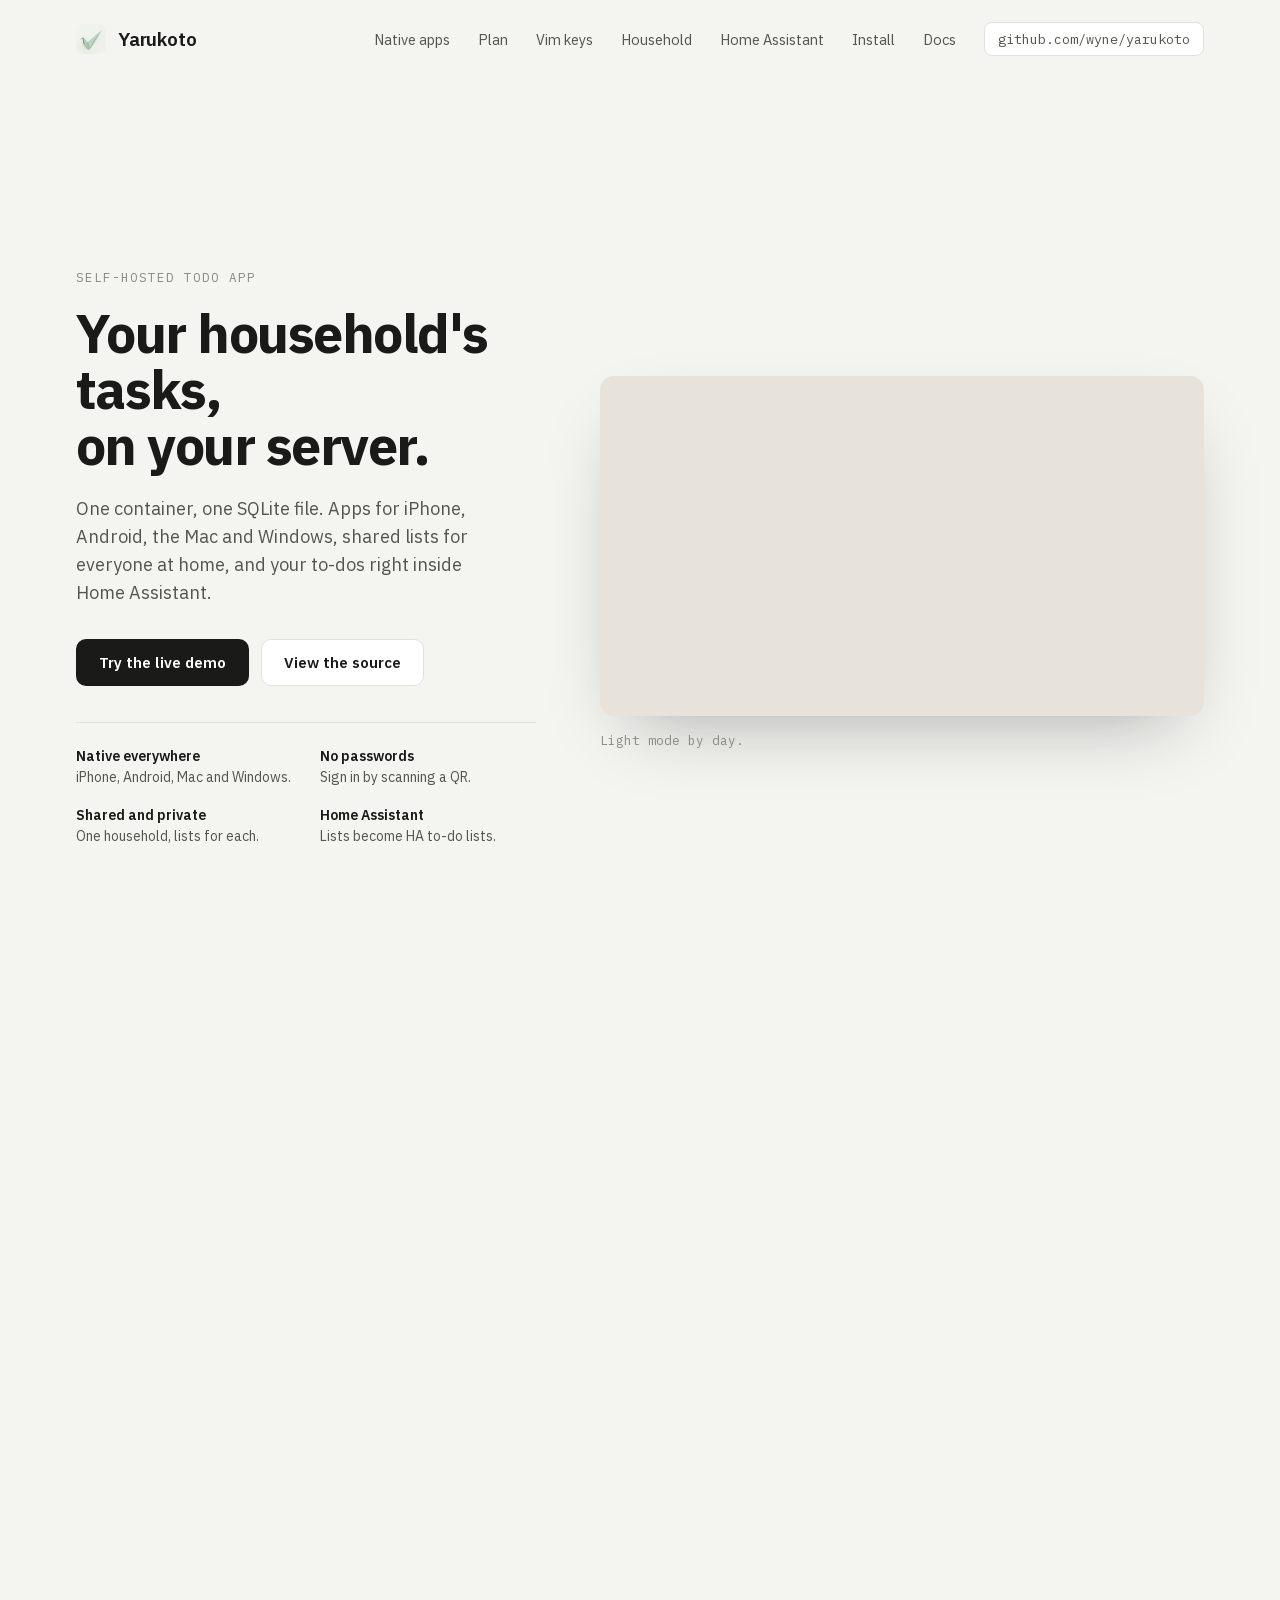
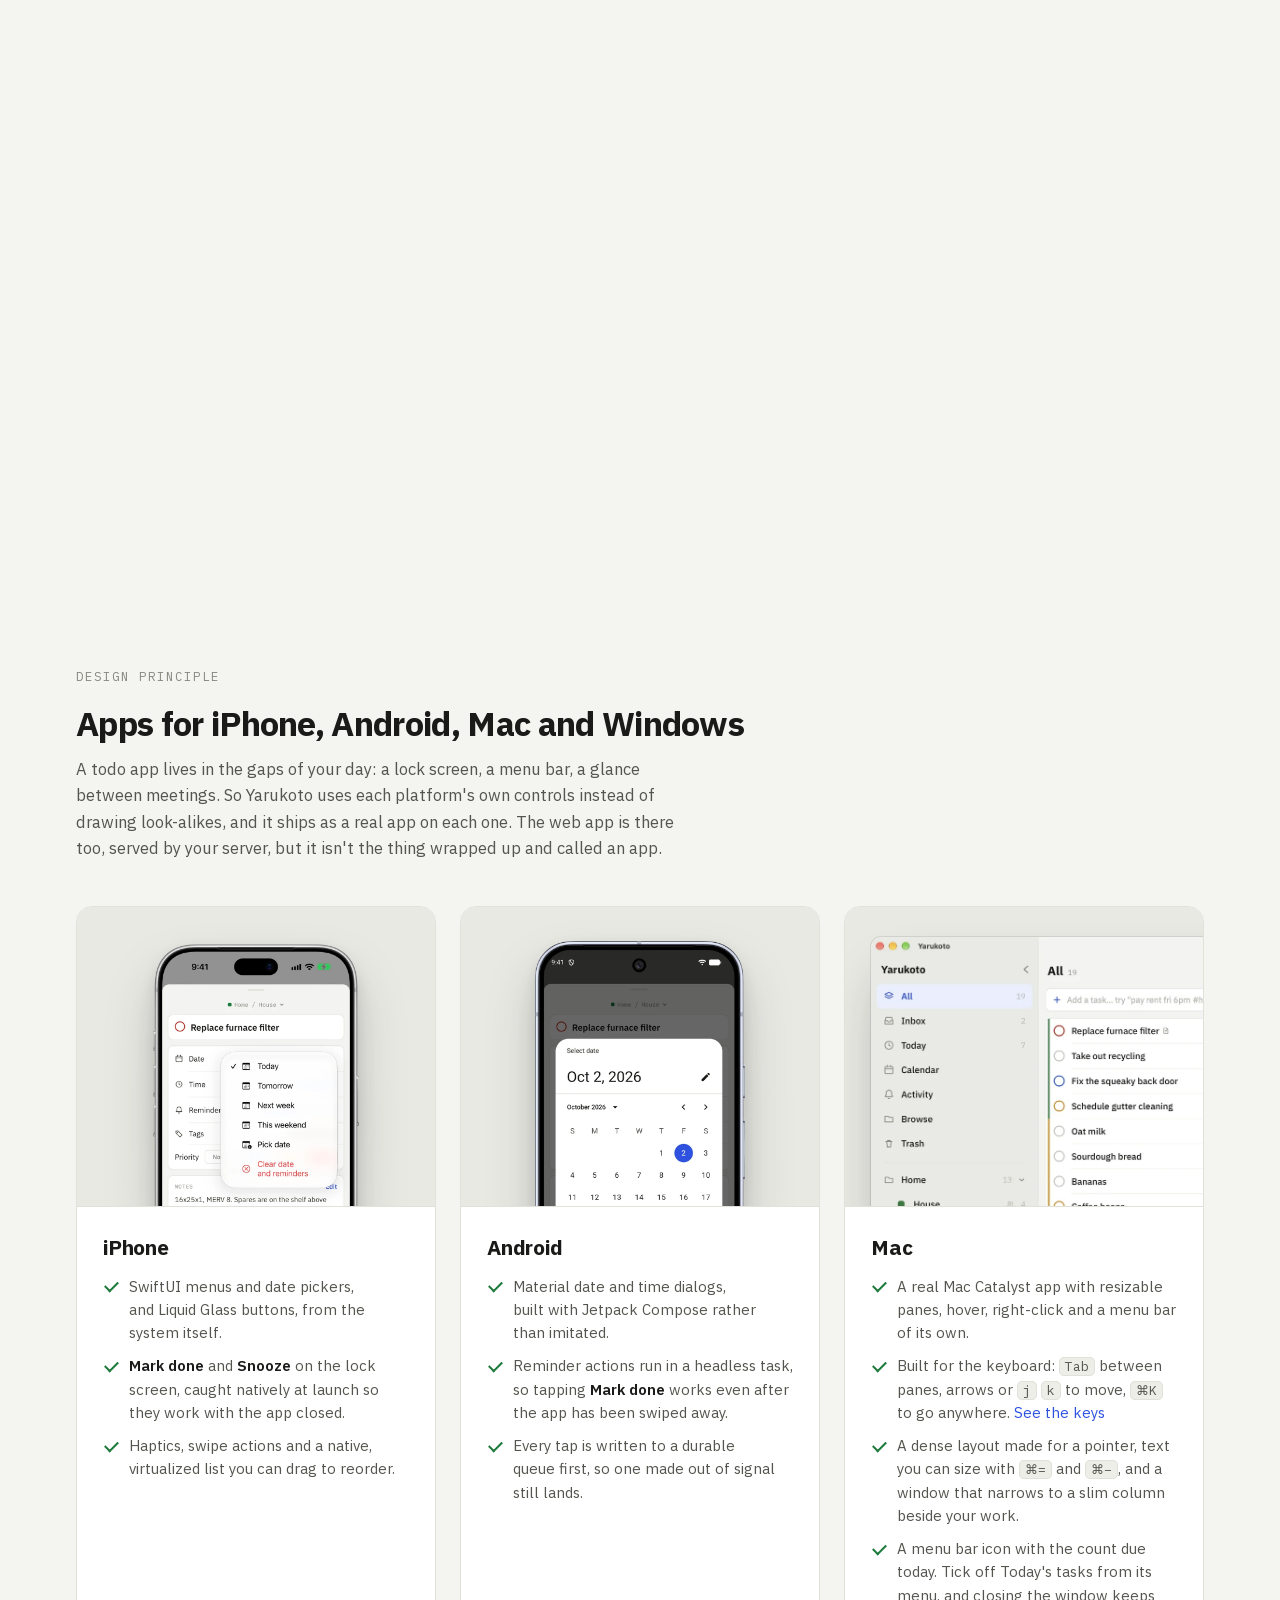
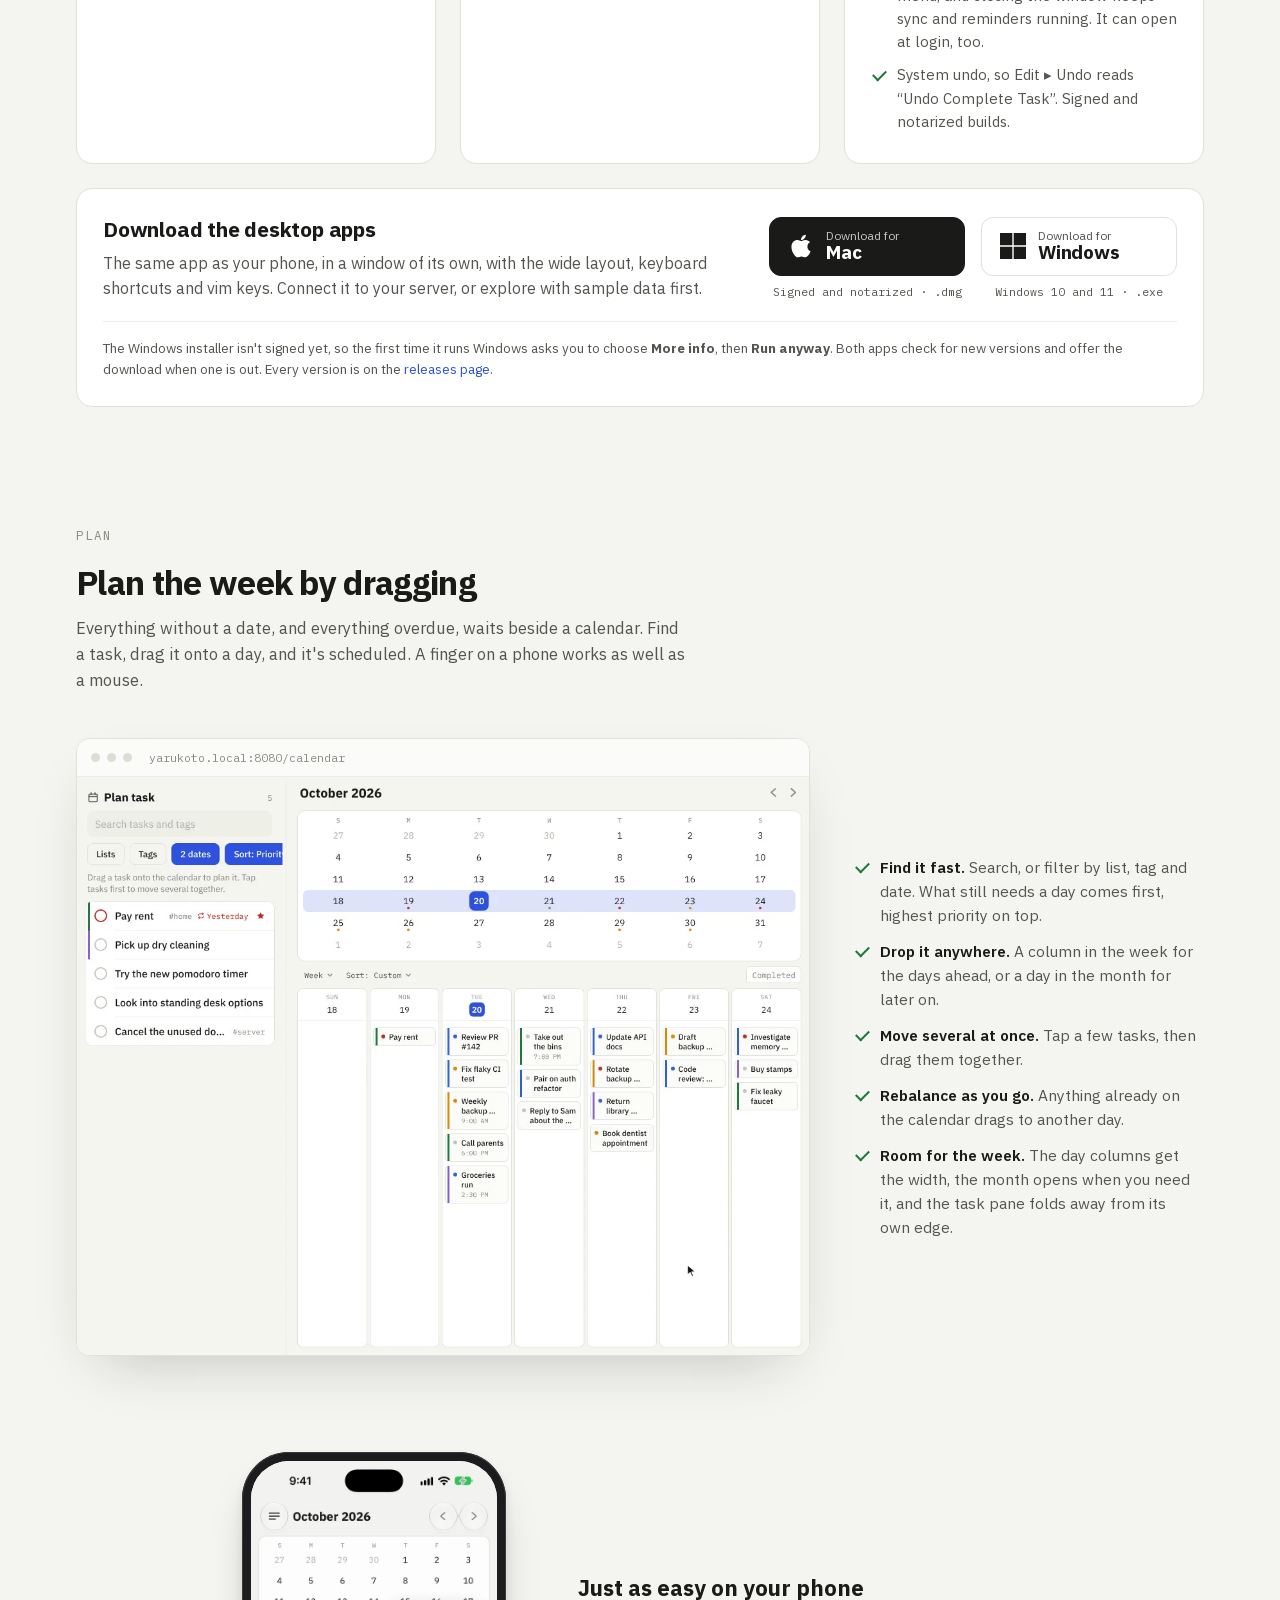
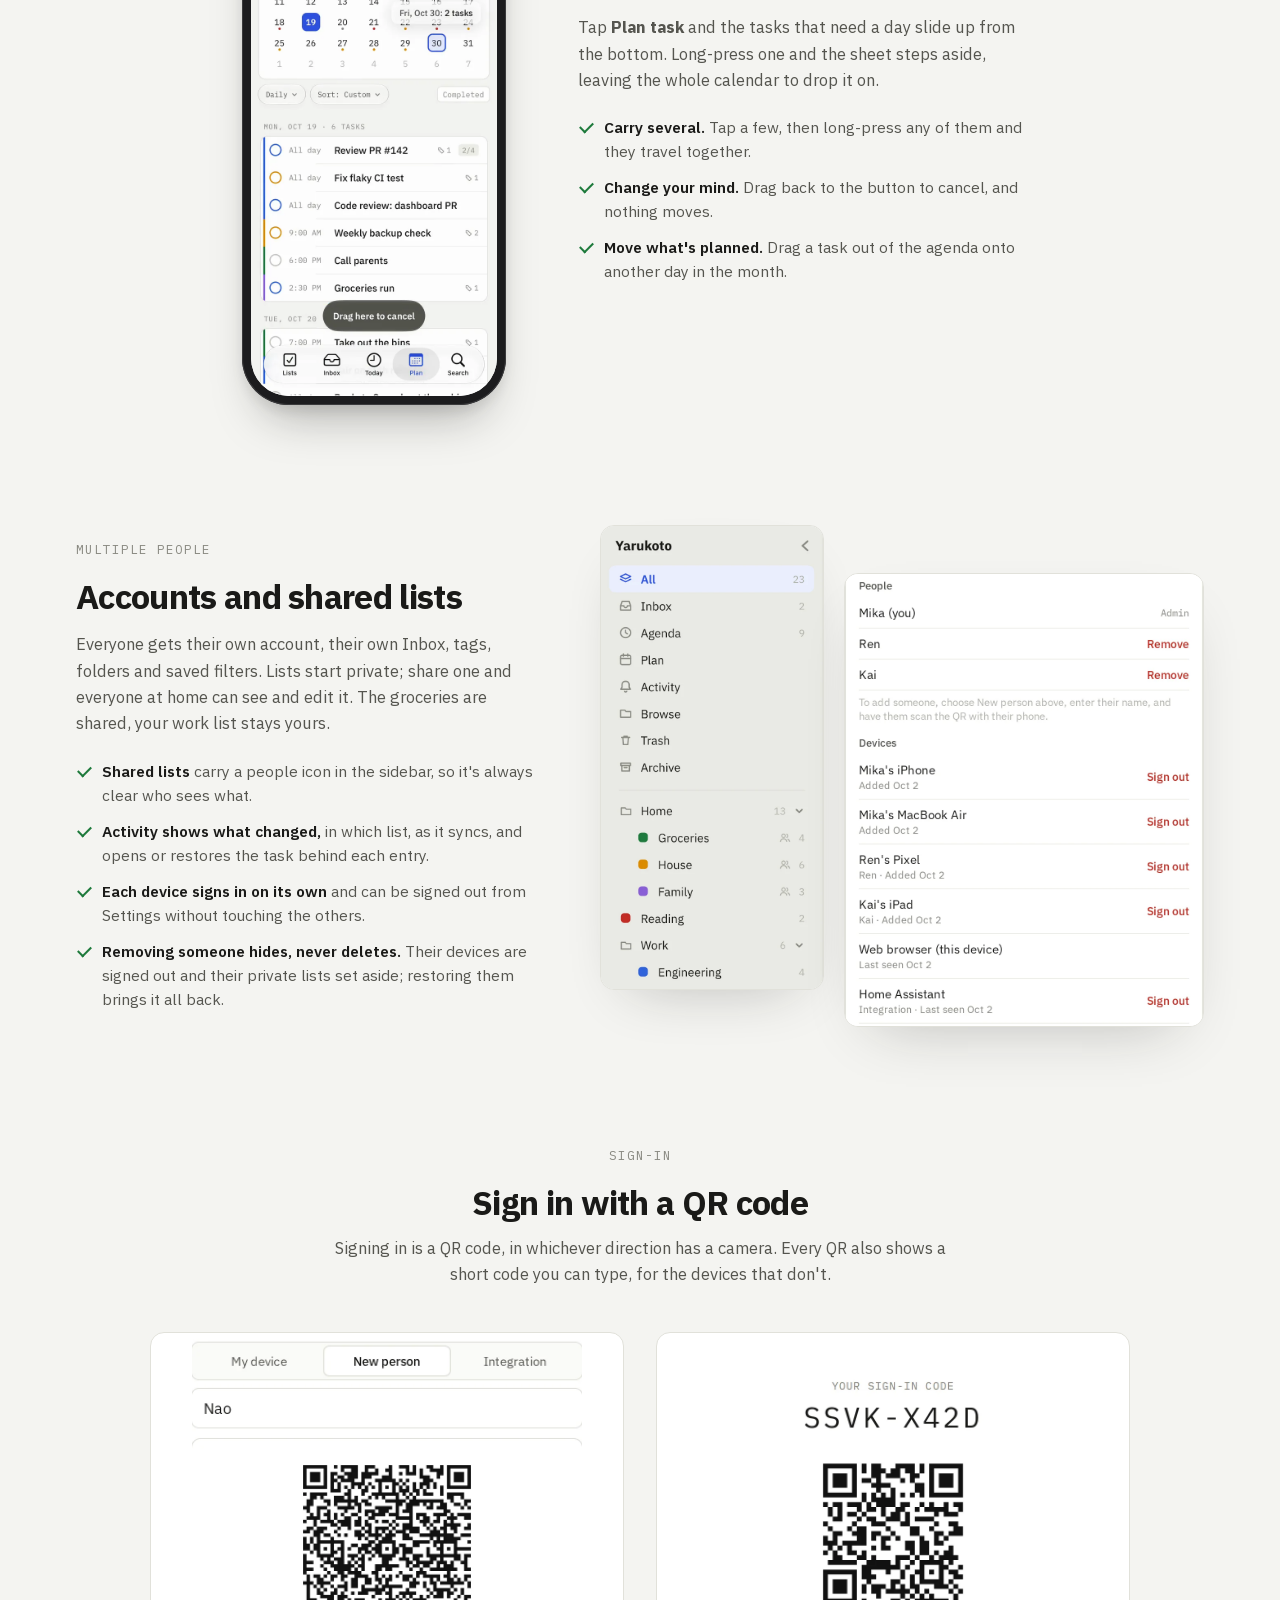
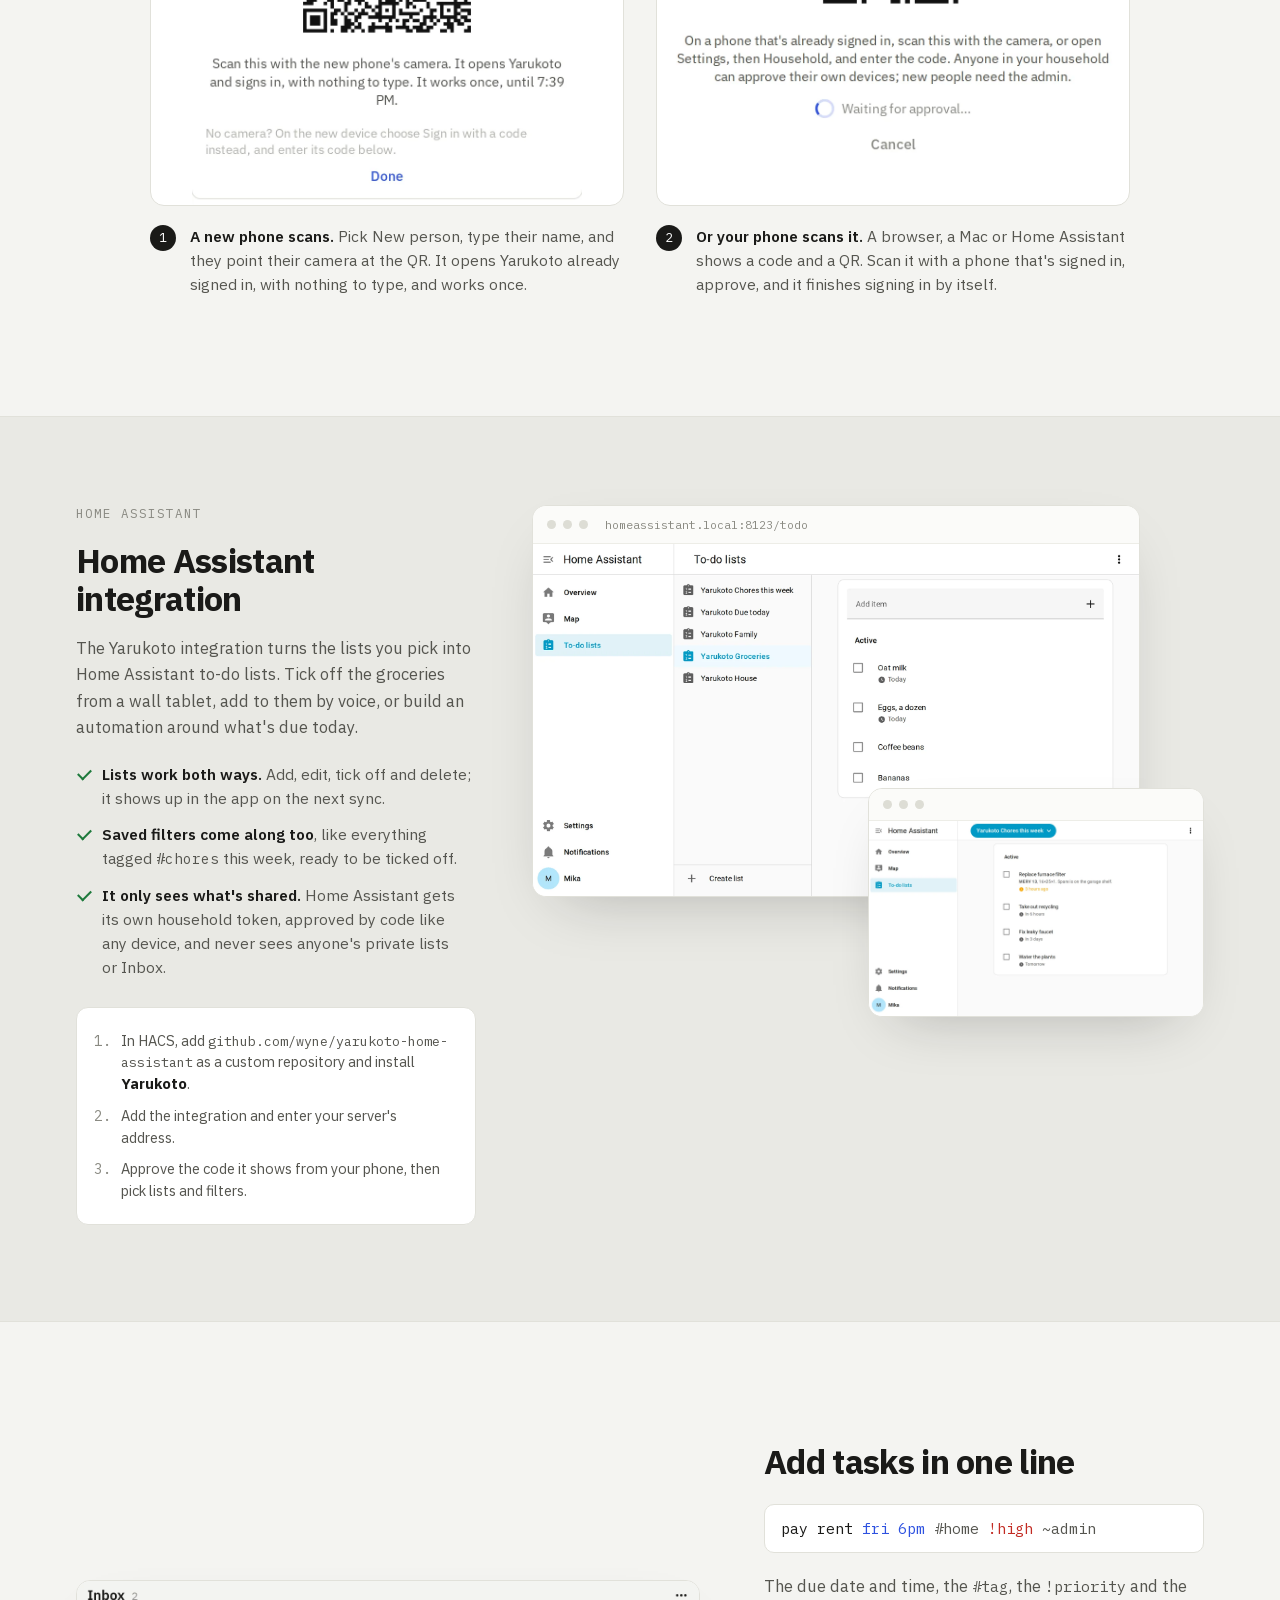
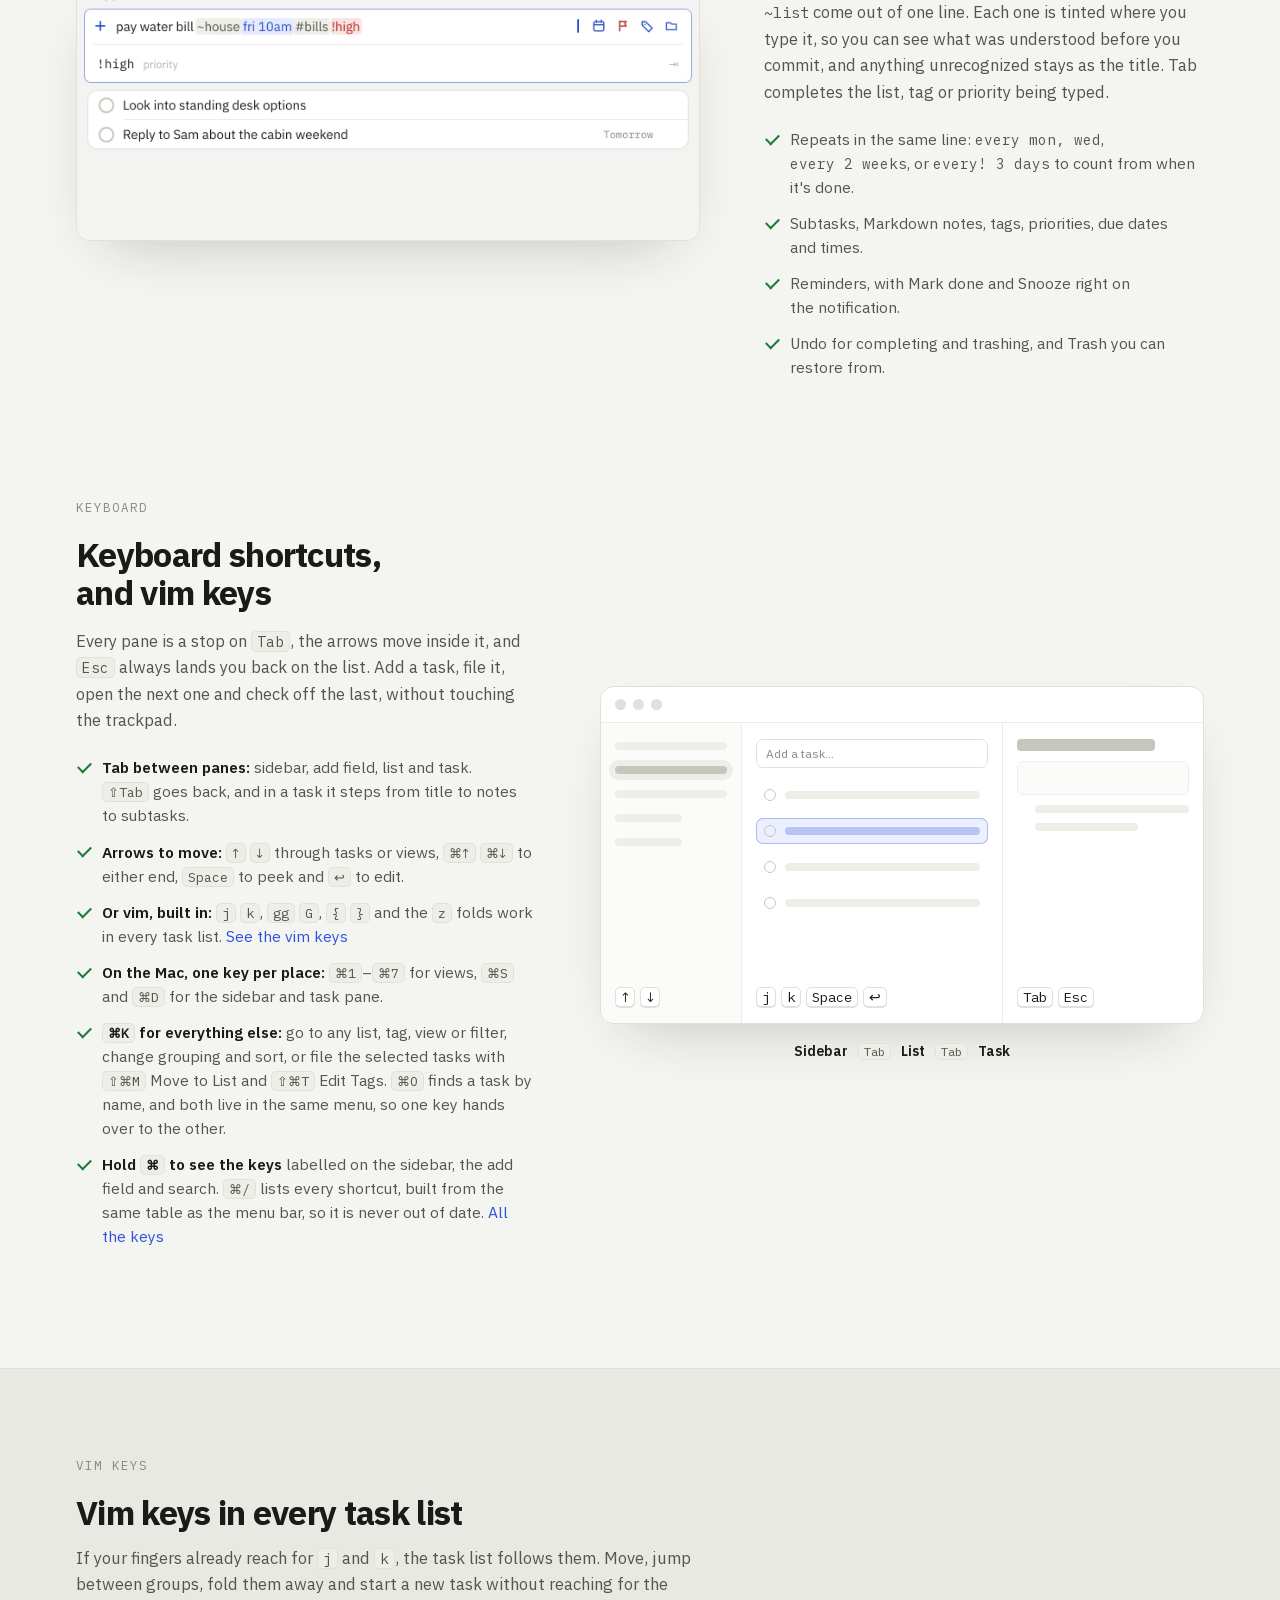
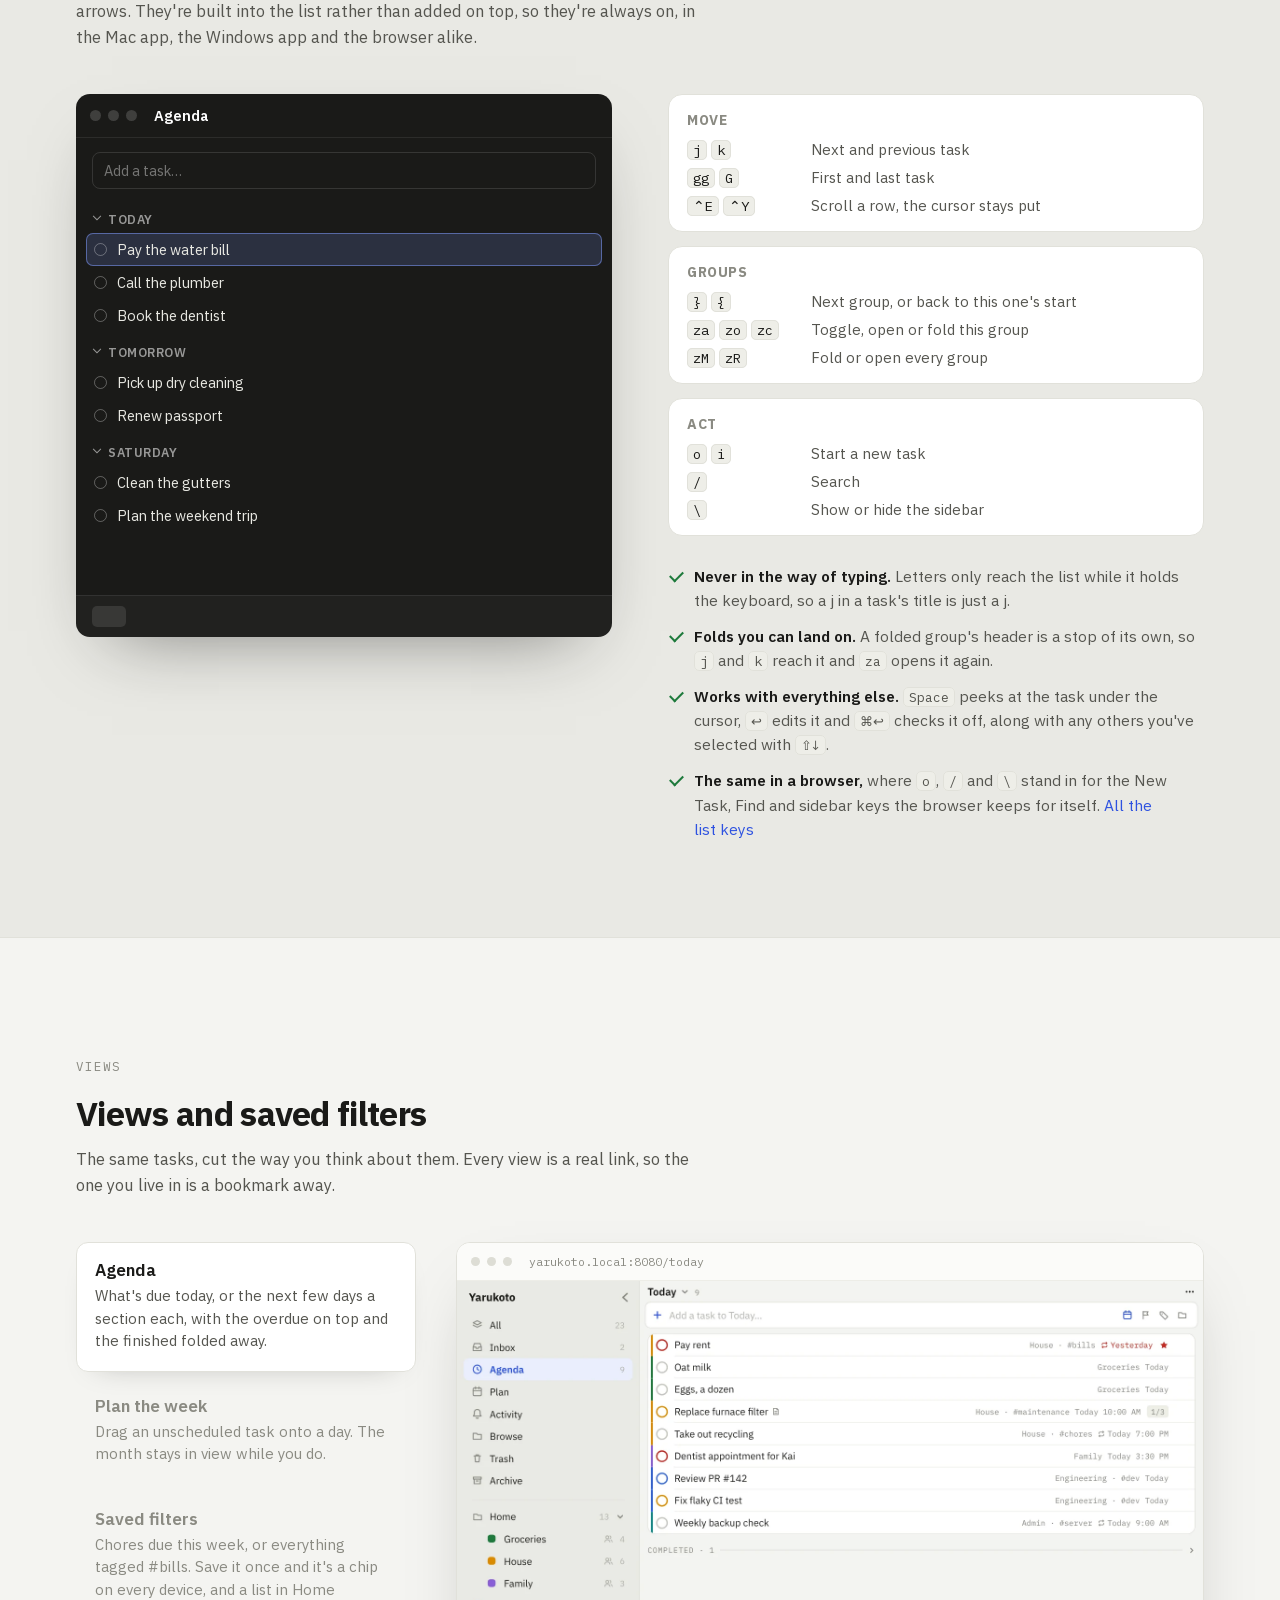
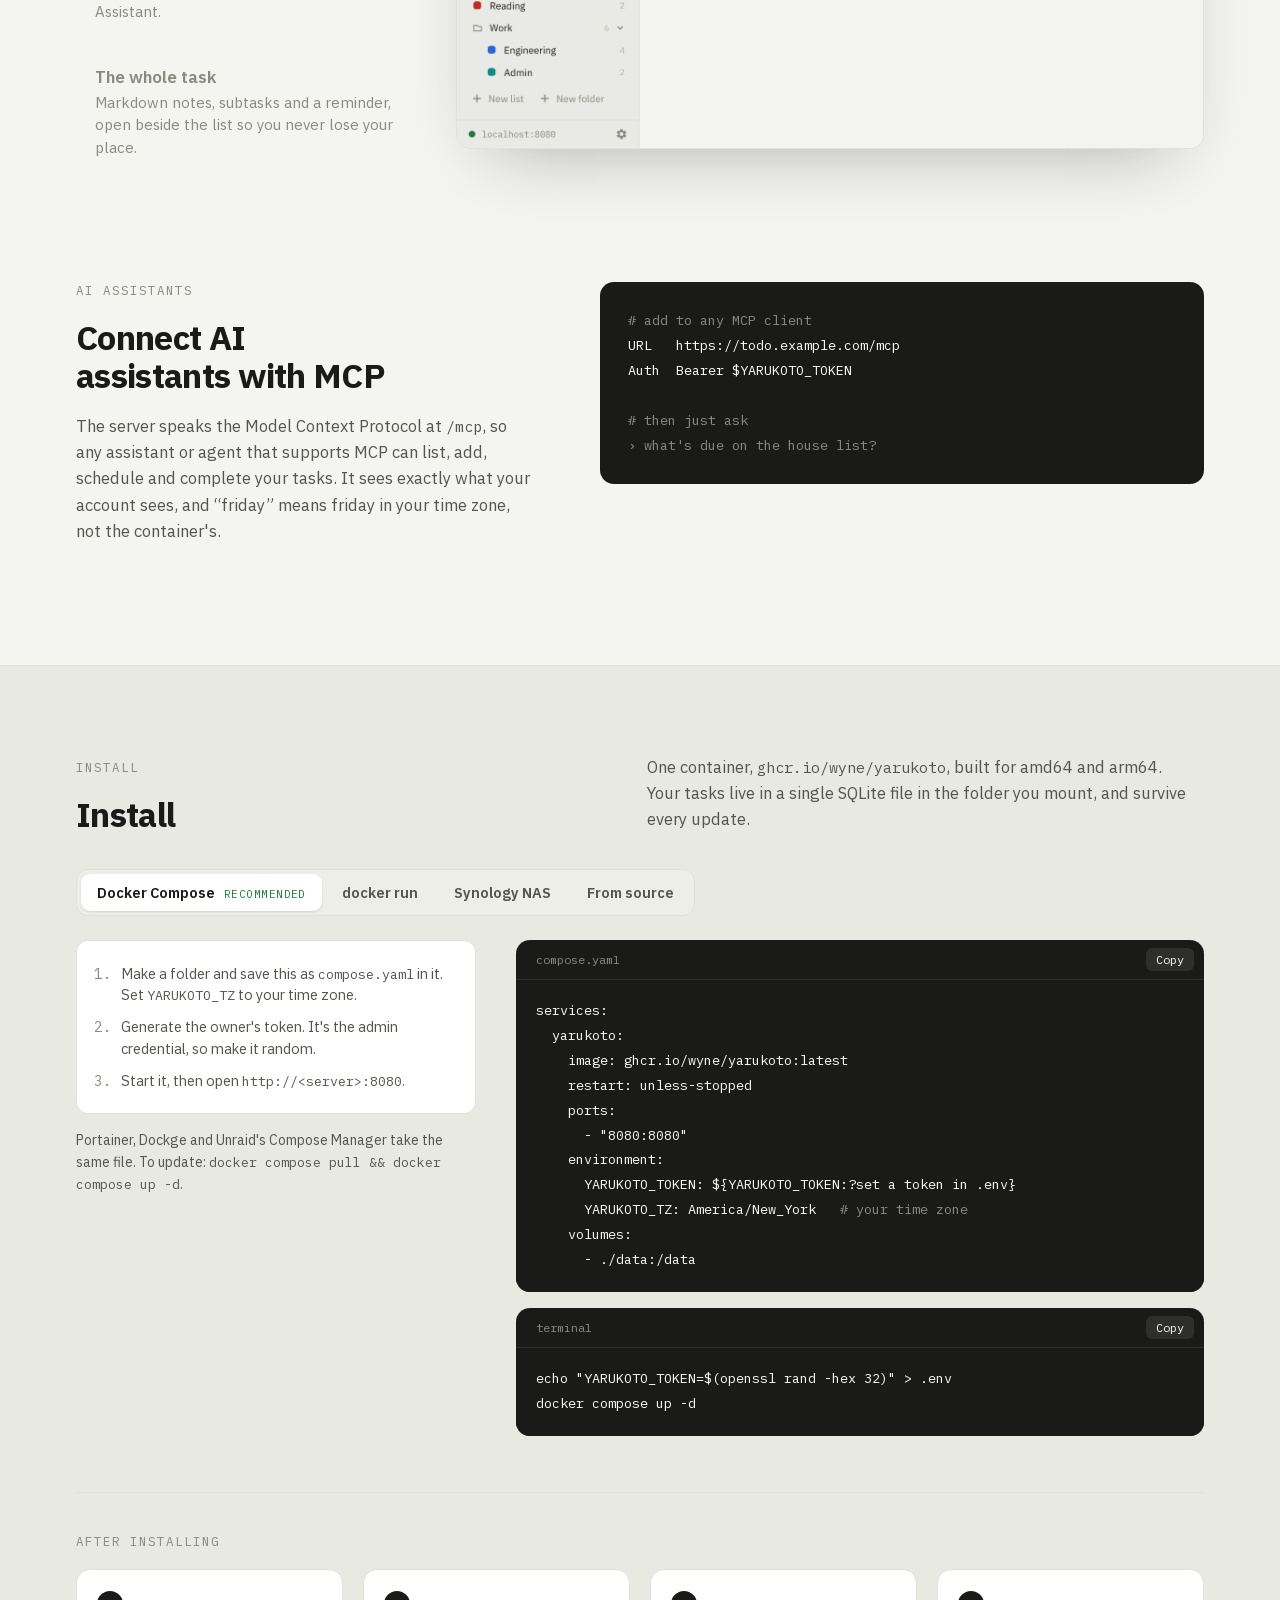
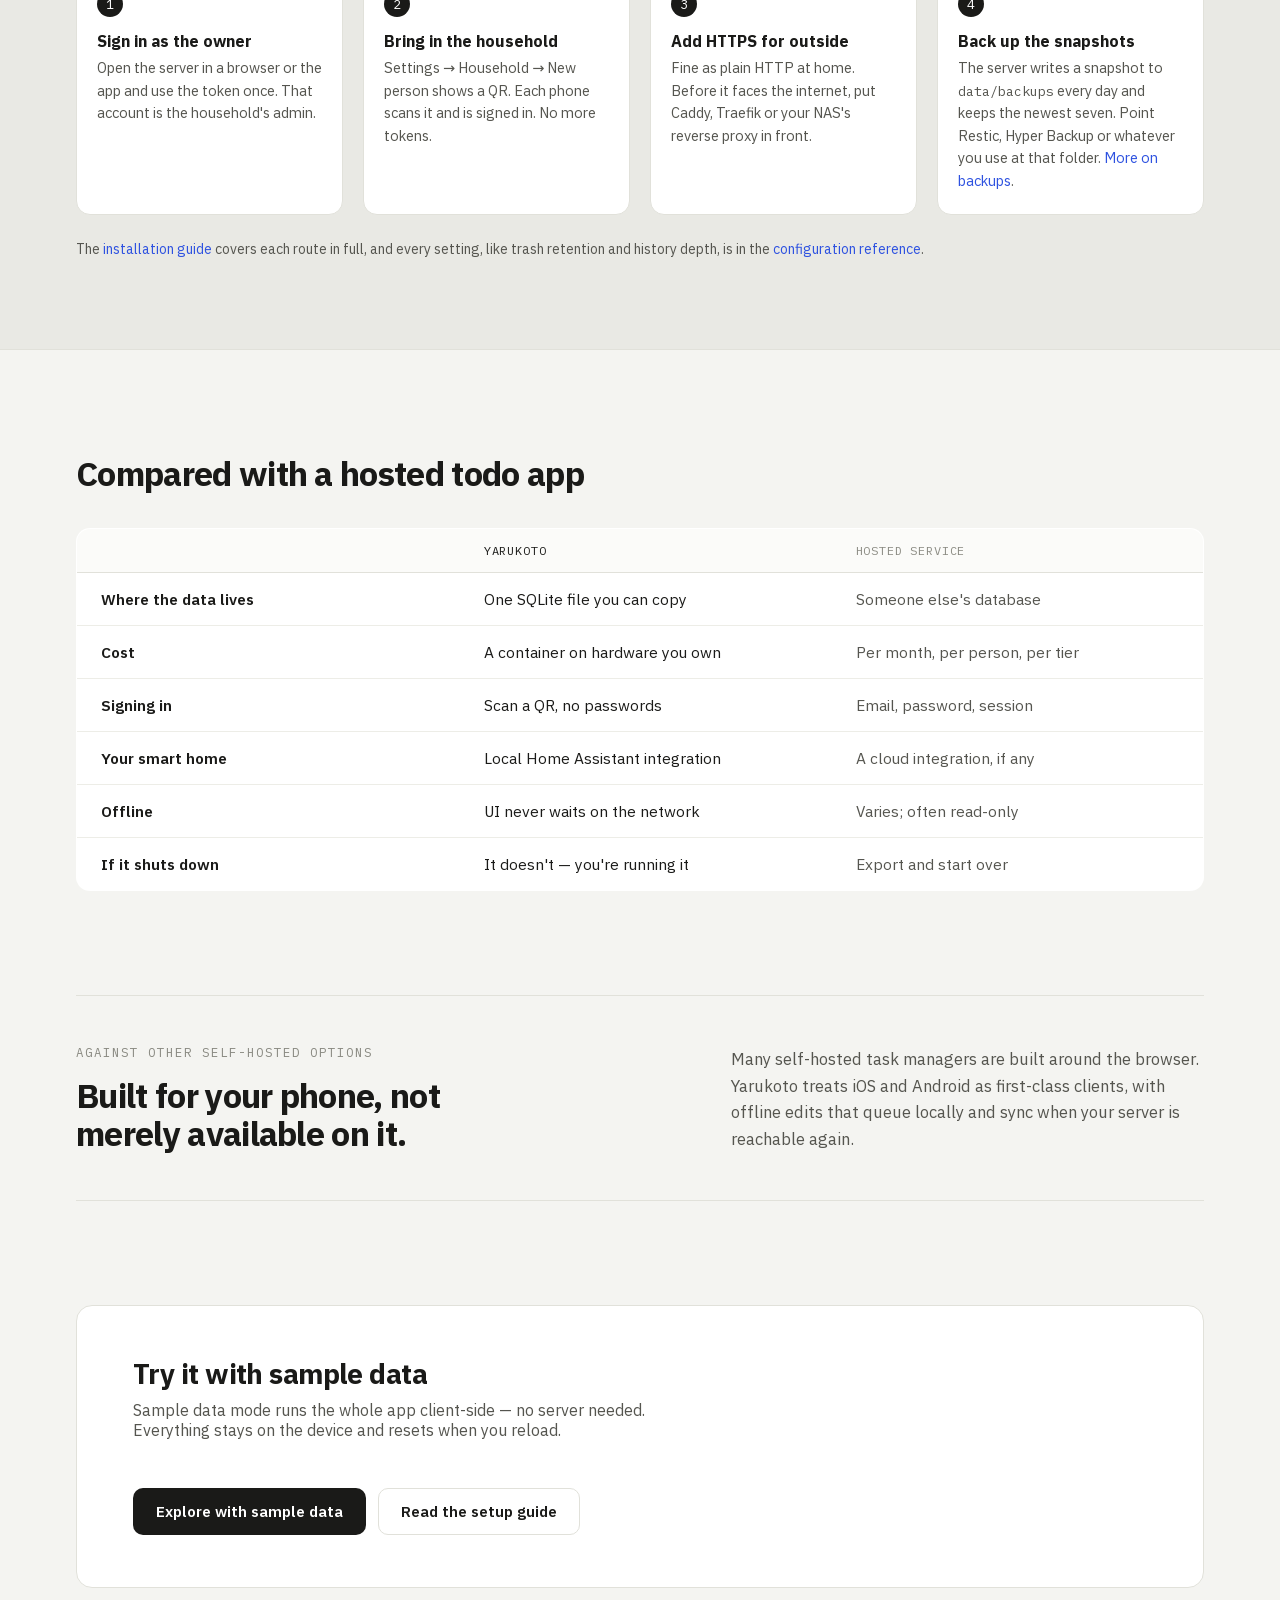
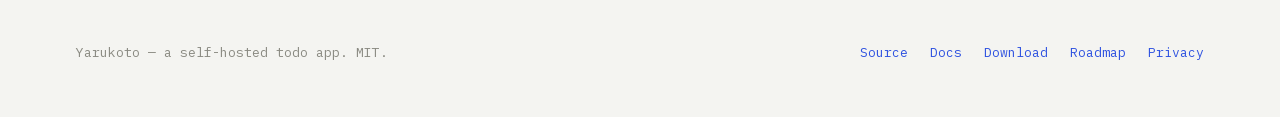
==== commit 5b618f0e: "Merge pull request #23 from wyne/claude/docs-screenshots-6prp5x" ====
--- a/index.html
+++ b/index.html
@@ -31,6 +31,7 @@
   <nav class="site-nav">
     <a href="#native">Native apps</a>
     <a href="#plan">Plan</a>
+    <a href="#vim">Vim keys</a>
     <a href="#household">Household</a>
     <a href="#home-assistant">Home Assistant</a>
     <a href="#install">Install</a>
@@ -59,18 +60,13 @@
         </dl>
       </div>
 
-      <div class="hero-shots">
-        <div class="browser">
-          <div class="browser-bar">
-            <i></i><i></i><i></i>
-            <span class="url">yarukoto.local:8080/today</span>
-          </div>
-          <img src="assets/web-task-pane.webp" width="2000" height="1250" alt="Yarukoto's Today view with the task pane open, showing a due time, priority, Markdown notes and subtasks" />
-        </div>
-        <div class="device">
-          <img src="assets/ios-today-native-framed.webp" width="720" height="1472" alt="Yarukoto's Today view on iPhone, with the household's tasks from House, Groceries and Family" />
-        </div>
-      </div>
+      <figure class="hero-scene" data-hero-scene>
+        <video muted playsinline preload="none" poster="assets/hero/day.webp" width="1280" height="720" aria-label="A laptop and a phone on a desk, both running Yarukoto. The daylight fades through golden hour into night, and both screens switch to dark mode as a desk lamp comes on."></video>
+        <figcaption class="hero-scene-caption" aria-hidden="true">
+          <span>Light mode by day.</span>
+          <span>Dark mode by night.</span>
+        </figcaption>
+      </figure>
     </div>
   </section>
 
@@ -123,7 +119,8 @@
           <h3>Mac</h3>
           <ul class="ticks">
             <li>A real Mac Catalyst app with resizable panes, hover, right-click and a menu bar of its own.</li>
-            <li>Built for the keyboard: <kbd>Tab</kbd> between panes, arrows to move, <kbd>⌘K</kbd> to go anywhere. <a href="#keyboard">See the keys</a></li>
+            <li>Built for the keyboard: <kbd>Tab</kbd> between panes, arrows or <kbd>j</kbd> <kbd>k</kbd> to move, <kbd>⌘K</kbd> to go anywhere. <a href="#keyboard">See the keys</a></li>
+            <li>A dense layout made for a pointer, text you can size with <kbd>⌘=</kbd> and <kbd>⌘−</kbd>, and a window that narrows to a slim column beside your work.</li>
             <li>A menu bar icon with the count due today. Tick off Today's tasks from its menu, and closing the window keeps sync and reminders running. It can open at login, too.</li>
             <li>System undo, so Edit ▸ Undo reads “Undo Complete Task”. Signed and notarized builds.</li>
           </ul>
@@ -134,7 +131,7 @@
     <div id="download" class="downloads">
       <div class="downloads-copy">
         <h3>Download the desktop apps</h3>
-        <p>The same app as your phone, in a window of its own, with the wide layout and keyboard shortcuts. Connect it to your server, or explore with sample data first.</p>
+        <p>The same app as your phone, in a window of its own, with the wide layout, keyboard shortcuts and vim keys. Connect it to your server, or explore with sample data first.</p>
       </div>
       <div class="downloads-actions">
         <div class="dl" data-os="mac">
@@ -176,6 +173,7 @@
         <li><b>Drop it anywhere.</b> A column in the week for the days ahead, or a day in the month for later on.</li>
         <li><b>Move several at once.</b> Tap a few tasks, then drag them together.</li>
         <li><b>Rebalance as you go.</b> Anything already on the calendar drags to another day.</li>
+        <li><b>Room for the week.</b> The day columns get the width, the month opens when you need it, and the task pane folds away from its own edge.</li>
       </ul>
     </div>
     <div class="plan-phone">
@@ -203,6 +201,7 @@
         <p class="body-copy">Everyone gets their own account, their own Inbox, tags, folders and saved filters. Lists start private; share one and everyone at home can see and edit it. The groceries are shared, your work list stays yours.</p>
         <ul class="ticks">
           <li><b>Shared lists</b> carry a people icon in the sidebar, so it's always clear who sees what.</li>
+          <li><b>Activity shows what changed,</b> in which list, as it syncs, and opens or restores the task behind each entry.</li>
           <li><b>Each device signs in on its own</b> and can be signed out from Settings without touching the others.</li>
           <li><b>Removing someone hides, never deletes.</b> Their devices are signed out and their private lists set aside; restoring them brings it all back.</li>
         </ul>
@@ -296,13 +295,14 @@
     <div class="split split-shot-right">
       <div>
         <div class="eyebrow">Keyboard</div>
-        <h2>Keyboard shortcuts</h2>
+        <h2>Keyboard shortcuts, and vim keys</h2>
         <p class="body-copy">Every pane is a stop on <kbd>Tab</kbd>, the arrows move inside it, and <kbd>Esc</kbd> always lands you back on the list. Add a task, file it, open the next one and check off the last, without touching the trackpad.</p>
         <ul class="ticks">
           <li><b>Tab between panes:</b> sidebar, add field, list and task. <kbd>⇧Tab</kbd> goes back, and in a task it steps from title to notes to subtasks.</li>
-          <li><b>Move like Mail:</b> <kbd>↑</kbd> <kbd>↓</kbd> through tasks or views, <kbd>⌘↑</kbd> <kbd>⌘↓</kbd> to either end, <kbd>Space</kbd> to peek and <kbd>↩</kbd> to edit.</li>
+          <li><b>Arrows to move:</b> <kbd>↑</kbd> <kbd>↓</kbd> through tasks or views, <kbd>⌘↑</kbd> <kbd>⌘↓</kbd> to either end, <kbd>Space</kbd> to peek and <kbd>↩</kbd> to edit.</li>
+          <li><b>Or vim, built in:</b> <kbd>j</kbd> <kbd>k</kbd>, <kbd>gg</kbd> <kbd>G</kbd>, <kbd>{</kbd> <kbd>}</kbd> and the <kbd>z</kbd> folds work in every task list. <a href="#vim">See the vim keys</a></li>
           <li><b>On the Mac, one key per place:</b> <kbd>⌘1</kbd>–<kbd>⌘7</kbd> for views, <kbd>⌘S</kbd> and <kbd>⌘D</kbd> for the sidebar and task pane.</li>
-          <li><b><kbd>⌘K</kbd> for everything else:</b> go to any list, tag, view or filter, change grouping and sort, or file the selected tasks with <kbd>⇧⌘M</kbd> Move to List and <kbd>⇧⌘T</kbd> Edit Tags.</li>
+          <li><b><kbd>⌘K</kbd> for everything else:</b> go to any list, tag, view or filter, change grouping and sort, or file the selected tasks with <kbd>⇧⌘M</kbd> Move to List and <kbd>⇧⌘T</kbd> Edit Tags. <kbd>⌘O</kbd> finds a task by name, and both live in the same menu, so one key hands over to the other.</li>
           <li><b>Hold <kbd>⌘</kbd> to see the keys</b> labelled on the sidebar, the add field and search. <kbd>⌘/</kbd> lists every shortcut, built from the same table as the menu bar, so it is never out of date. <a href="https://docs.yarukotoapp.com/using/keyboard/">All the keys</a></li>
         </ul>
       </div>
@@ -324,7 +324,7 @@
               <span class="km-task is-on"><b></b><span></span></span>
               <span class="km-task"><b></b><span class="km-short"></span></span>
               <span class="km-task"><b></b><span></span></span>
-              <span class="km-keys"><kbd>Space</kbd><kbd>↩</kbd><kbd>⌘↓</kbd></span>
+              <span class="km-keys"><kbd>j</kbd><kbd>k</kbd><kbd>Space</kbd><kbd>↩</kbd></span>
             </div>
             <div class="keymap-pane keymap-task">
               <span class="km-field km-title"></span>
@@ -342,6 +342,67 @@
     </div>
   </section>
 
+
+  <!-- ===================== vim ===================== -->
+  <section id="vim" class="band band-vim">
+    <div class="shell vim">
+      <div class="section-head">
+        <div class="eyebrow">Vim keys</div>
+        <h2>Vim keys in every task list</h2>
+        <p class="section-intro">If your fingers already reach for <kbd>j</kbd> and <kbd>k</kbd>, the task list follows them. Move, jump between groups, fold them away and start a new task without reaching for the arrows. They're built into the list rather than added on top, so they're always on, in the Mac app, the Windows app and the browser alike.</p>
+      </div>
+
+      <div class="vim-grid">
+        <figure class="vim-demo" data-vim-demo aria-label="A task list driven from the keyboard: j and k move the cursor, } jumps to the next group, za folds it, zM and zR fold and open every group, and o starts a new task">
+          <div class="vim-window" aria-hidden="true">
+            <div class="vim-bar"><i></i><i></i><i></i><span>Agenda</span></div>
+            <div class="vim-add" data-vim-add><span data-vim-add-text>Add a task…</span><b class="vim-caret"></b></div>
+            <div class="vim-list" data-vim-list></div>
+            <div class="vim-status">
+              <span class="vim-keys" data-vim-keys>&nbsp;</span>
+              <span class="vim-what" data-vim-what>&nbsp;</span>
+            </div>
+          </div>
+        </figure>
+
+        <div class="vim-copy">
+          <div class="vim-cards">
+            <div class="vim-card">
+              <h3>Move</h3>
+              <dl>
+                <div><dt><kbd>j</kbd> <kbd>k</kbd></dt><dd>Next and previous task</dd></div>
+                <div><dt><kbd>gg</kbd> <kbd>G</kbd></dt><dd>First and last task</dd></div>
+                <div><dt><kbd>⌃E</kbd> <kbd>⌃Y</kbd></dt><dd>Scroll a row, the cursor stays put</dd></div>
+              </dl>
+            </div>
+            <div class="vim-card">
+              <h3>Groups</h3>
+              <dl>
+                <div><dt><kbd>}</kbd> <kbd>{</kbd></dt><dd>Next group, or back to this one's start</dd></div>
+                <div><dt><kbd>za</kbd> <kbd>zo</kbd> <kbd>zc</kbd></dt><dd>Toggle, open or fold this group</dd></div>
+                <div><dt><kbd>zM</kbd> <kbd>zR</kbd></dt><dd>Fold or open every group</dd></div>
+              </dl>
+            </div>
+            <div class="vim-card">
+              <h3>Act</h3>
+              <dl>
+                <div><dt><kbd>o</kbd> <kbd>i</kbd></dt><dd>Start a new task</dd></div>
+                <div><dt><kbd>/</kbd></dt><dd>Search</dd></div>
+                <div><dt><kbd>\</kbd></dt><dd>Show or hide the sidebar</dd></div>
+              </dl>
+            </div>
+          </div>
+          <ul class="ticks">
+            <li><b>Never in the way of typing.</b> Letters only reach the list while it holds the keyboard, so a j in a task's title is just a j.</li>
+            <li><b>Folds you can land on.</b> A folded group's header is a stop of its own, so <kbd>j</kbd> and <kbd>k</kbd> reach it and <kbd>za</kbd> opens it again.</li>
+            <li><b>Works with everything else.</b> <kbd>Space</kbd> peeks at the task under the cursor, <kbd>↩</kbd> edits it and <kbd>⌘↩</kbd> checks it off, along with any others you've selected with <kbd>⇧↓</kbd>.</li>
+            <li><b>The same in a browser,</b> where <kbd>o</kbd>, <kbd>/</kbd> and <kbd>\</kbd> stand in for the New Task, Find and sidebar keys the browser keeps for itself. <a href="https://docs.yarukotoapp.com/using/keyboard/#the-task-list">All the list keys</a></li>
+          </ul>
+        </div>
+      </div>
+    </div>
+  </section>
+
   <section id="views" class="section shell">
     <div class="section-head">
       <div class="eyebrow">Views</div>
@@ -351,8 +412,8 @@
     <div class="showcase" data-showcase>
       <div class="showcase-tabs" role="tablist" aria-label="Views">
         <button class="showcase-tab" role="tab" id="tab-today" aria-controls="panel-today" aria-selected="true">
-          <b>Today</b>
-          <span>What's due now, with the overdue on top and the finished folded away.</span>
+          <b>Agenda</b>
+          <span>What's due today, or the next few days a section each, with the overdue on top and the finished folded away.</span>
           <i class="showcase-progress" aria-hidden="true"></i>
         </button>
         <button class="showcase-tab" role="tab" id="tab-calendar" aria-controls="panel-calendar" aria-selected="false" tabindex="-1">
@@ -383,7 +444,7 @@
           <img role="tabpanel" id="panel-detail" aria-labelledby="tab-detail" data-url="yarukoto.local:8080/today" src="assets/web-task-pane.webp" width="2000" height="1250" alt="Task pane beside the list with a due time, priority, Markdown notes and subtasks" loading="lazy" />
         </div>
       </div>
-      <p class="showcase-caption" data-showcase-caption aria-hidden="true">What's due now, with the overdue on top and the finished folded away.</p>
+      <p class="showcase-caption" data-showcase-caption aria-hidden="true">What's due today, or the next few days a section each, with the overdue on top and the finished folded away.</p>
     </div>
   </section>
 
@@ -715,7 +776,7 @@
   // each other by a beat. Skipped under reduced motion or without
   // IntersectionObserver, where everything is simply shown.
   if (!('IntersectionObserver' in window) || window.matchMedia('(prefers-reduced-motion: reduce)').matches) return;
-  var groups = ['.platforms', '#household .split', '.qr-flow', '.ha-grid', '#quickadd .split', '#ai .split', '.after-grid'];
+  var groups = ['.platforms', '#household .split', '.qr-flow', '.ha-grid', '#quickadd .split', '#ai .split', '.after-grid', '.vim-grid'];
   var singles = ['.section-head', '.showcase', '.install-head', '.install-tabs', '.install-panel:not([hidden])', '.after-install > h3', '.compare', '.cta'];
   var items = [];
   groups.forEach(function (sel) {
@@ -758,6 +819,79 @@
 </script>
 <script>
 (function () {
+  // The hero scene goes from day to night. Wide screens with a mouse pin the
+  // hero and let the scroll position scrub the video; everyone else gets it
+  // played once on load. Under reduced motion the day still stays put.
+  var scene = document.querySelector('[data-hero-scene]');
+  if (!scene) return;
+  var hero = scene.closest('.hero');
+  var video = scene.querySelector('video');
+  var NIGHT_AT = 0.66; // where the screens have switched to dark mode
+  if (window.matchMedia('(prefers-reduced-motion: reduce)').matches) return;
+
+  function night(t) { scene.classList.toggle('is-night', t >= NIGHT_AT); }
+
+  var scrub = window.matchMedia('(min-width: 1081px) and (min-height: 640px) and (pointer: fine)').matches;
+
+  if (!scrub) {
+    // Play once and rest on the night frame. play.webm first, mp4 for Safari.
+    video.innerHTML = '<source src="assets/hero/play.webm" type="video/webm" />' +
+                      '<source src="assets/hero/play.mp4" type="video/mp4" />';
+    video.preload = 'auto';
+    video.addEventListener('timeupdate', function () {
+      if (video.duration) night(video.currentTime / video.duration);
+    });
+    // Start when it's mostly on screen; on a phone it sits below the fold.
+    var start = function () {
+      var p = video.play();
+      if (p && p.catch) p.catch(function () {});
+    };
+    if (!('IntersectionObserver' in window)) { start(); return; }
+    new IntersectionObserver(function (entries, obs) {
+      if (!entries[0].isIntersecting) return;
+      obs.disconnect();
+      start();
+    }, { threshold: 0.6 }).observe(video);
+    return;
+  }
+
+  // Every frame of scrub.mp4 is a keyframe, so seeking backwards is as cheap
+  // as forwards. The scroll target is eased toward so a wheel notch glides.
+  hero.classList.add('is-scrub');
+  video.src = 'assets/hero/scrub.mp4';
+  video.preload = 'auto';
+  var target = 0, shown = 0, queued = false;
+
+  function progress() {
+    var r = hero.getBoundingClientRect();
+    var travel = r.height - window.innerHeight;
+    return travel > 0 ? Math.min(1, Math.max(0, -r.top / travel)) : 0;
+  }
+
+  function tick() {
+    queued = false;
+    if (!video.duration) return;
+    shown += (target - shown) * 0.18;
+    if (Math.abs(target - shown) < 0.001) shown = target;
+    // Stop a hair short of the end: some browsers show a blank frame there.
+    video.currentTime = shown * (video.duration - 0.05);
+    night(shown);
+    if (shown !== target) queue();
+  }
+
+  function queue() {
+    if (!queued) { queued = true; requestAnimationFrame(tick); }
+  }
+
+  function onScroll() { target = progress(); queue(); }
+
+  window.addEventListener('scroll', onScroll, { passive: true });
+  window.addEventListener('resize', onScroll);
+  video.addEventListener('loadedmetadata', onScroll);
+})();
+</script>
+<script>
+(function () {
   var root = document.querySelector('[data-showcase]');
   if (!root) return;
   var tabs = Array.prototype.slice.call(root.querySelectorAll('[role="tab"]'));
@@ -812,5 +946,169 @@
 })();
 </script>
 
+<script>
+(function () {
+  // The vim demo: a scripted run of keys over a small list, using the same
+  // rules as the app. A folded group is a stop of its own; open ones stop on
+  // their tasks. It runs only while on screen, and holds one frame under
+  // reduced motion.
+  var root = document.querySelector('[data-vim-demo]');
+  if (!root) return;
+  var listEl = root.querySelector('[data-vim-list]');
+  var keysEl = root.querySelector('[data-vim-keys]');
+  var whatEl = root.querySelector('[data-vim-what]');
+  var addEl = root.querySelector('[data-vim-add]');
+  var addText = root.querySelector('[data-vim-add-text]');
+
+  function fresh() {
+    return {
+      groups: [
+        { name: 'Today', folded: false, tasks: ['Pay the water bill', 'Call the plumber', 'Book the dentist'] },
+        { name: 'Tomorrow', folded: false, tasks: ['Pick up dry cleaning', 'Renew passport'] },
+        { name: 'Saturday', folded: false, tasks: ['Clean the gutters', 'Plan the weekend trip'] }
+      ],
+      at: { g: 0, t: 0 },
+      draft: null
+    };
+  }
+  var st = fresh();
+
+  // Cursor stops in order: a folded group's header (t: -1), or each open group's tasks.
+  function stops() {
+    var out = [];
+    st.groups.forEach(function (g, gi) {
+      if (g.folded) out.push({ g: gi, t: -1 });
+      else g.tasks.forEach(function (_, ti) { out.push({ g: gi, t: ti }); });
+    });
+    return out;
+  }
+  function index() {
+    var s = stops();
+    for (var i = 0; i < s.length; i++) if (s[i].g === st.at.g && s[i].t === st.at.t) return i;
+    return 0;
+  }
+  function go(i) {
+    var s = stops();
+    st.at = s[Math.max(0, Math.min(s.length - 1, i))];
+  }
+  function firstOf(gi) {
+    return st.groups[gi].folded ? { g: gi, t: -1 } : { g: gi, t: 0 };
+  }
+  var act = {
+    j: function () { go(index() + 1); },
+    k: function () { go(index() - 1); },
+    gg: function () { go(0); },
+    G: function () { go(stops().length - 1); },
+    '}': function () { if (st.at.g < st.groups.length - 1) st.at = firstOf(st.at.g + 1); },
+    '{': function () {
+      if (st.at.t > 0) st.at = firstOf(st.at.g);
+      else if (st.at.g > 0) st.at = firstOf(st.at.g - 1);
+    },
+    za: function () {
+      var g = st.groups[st.at.g];
+      g.folded = !g.folded;
+      st.at = firstOf(st.at.g);
+    },
+    zM: function () {
+      st.groups.forEach(function (g) { g.folded = true; });
+      st.at = { g: st.at.g, t: -1 };
+    },
+    zR: function () {
+      st.groups.forEach(function (g) { g.folded = false; });
+      if (st.at.t < 0) st.at = { g: st.at.g, t: 0 };
+    }
+  };
+
+  var NEW = 'Return library books';
+  var script = [
+    ['j', 'Next task'],
+    ['j', 'Next task'],
+    ['}', 'Next group'],
+    ['za', 'Fold the group'],
+    ['j', 'Next task'],
+    ['k', 'Back onto the folded group'],
+    ['za', 'Open it again'],
+    ['zM', 'Fold every group'],
+    ['j', 'Next group'],
+    ['zR', 'Open every group'],
+    ['G', 'Last task'],
+    ['{', 'Start of this group'],
+    ['gg', 'First task'],
+    ['o', 'New task'],
+    ['type', ''],
+    ['↩', 'Added'],
+    ['Esc', 'Back to the list']
+  ];
+
+  function render() {
+    var html = '';
+    st.groups.forEach(function (g, gi) {
+      var onHead = st.at.g === gi && st.at.t === -1 && st.draft === null;
+      html += '<div class="vim-group' + (g.folded ? ' is-folded' : '') + (onHead ? ' is-on' : '') + '">' +
+        '<span class="vim-chev"></span>' + g.name +
+        (g.folded ? '<span class="vim-count">' + g.tasks.length + '</span>' : '') + '</div>';
+      if (g.folded) return;
+      g.tasks.forEach(function (t, ti) {
+        var on = st.at.g === gi && st.at.t === ti && st.draft === null;
+        html += '<div class="vim-task' + (on ? ' is-on' : '') + '"><b></b><span>' + t + '</span></div>';
+      });
+    });
+    listEl.innerHTML = html;
+    var typing = st.draft !== null;
+    addEl.classList.toggle('is-on', typing);
+    addText.textContent = typing ? st.draft : 'Add a task…';
+    addText.classList.toggle('is-draft', typing && st.draft.length > 0);
+  }
+  function say(keys, what) {
+    keysEl.textContent = keys || ' ';
+    whatEl.textContent = what || ' ';
+    keysEl.classList.remove('is-pressed');
+    void keysEl.offsetWidth;
+    if (keys) keysEl.classList.add('is-pressed');
+  }
+
+  render();
+  if (window.matchMedia('(prefers-reduced-motion: reduce)').matches) {
+    act.j(); act.j(); act['}'](); act.za();
+    render();
+    say('za', 'Fold the group');
+    return;
+  }
+
+  var step = 0, timer = null, visible = false;
+  function tick() {
+    timer = null;
+    if (!visible) return;
+    if (step >= script.length) {
+      st = fresh(); step = 0;
+      render(); say('', '');
+      timer = setTimeout(tick, 1400);
+      return;
+    }
+    var s = script[step++];
+    var delay = 1250;
+    if (s[0] === 'o') { st.draft = ''; }
+    else if (s[0] === 'type') {
+      var n = (st.draft || '').length;
+      if (n < NEW.length) { st.draft = NEW.slice(0, n + 1); step--; delay = 55; }
+      else delay = 500;
+      render();
+      timer = setTimeout(tick, delay);
+      return;
+    }
+    else if (s[0] === '↩') { st.groups[0].tasks.unshift(st.draft); st.draft = ''; }
+    else if (s[0] === 'Esc') { st.draft = null; st.at = { g: 0, t: 0 }; }
+    else act[s[0]]();
+    render();
+    say(s[0], s[1]);
+    timer = setTimeout(tick, delay);
+  }
+  if (!('IntersectionObserver' in window)) { visible = true; tick(); return; }
+  new IntersectionObserver(function (entries) {
+    visible = entries[0].isIntersecting;
+    if (visible && !timer) timer = setTimeout(tick, 600);
+  }, { threshold: 0.3 }).observe(root);
+})();
+</script>
 </body>
 </html>
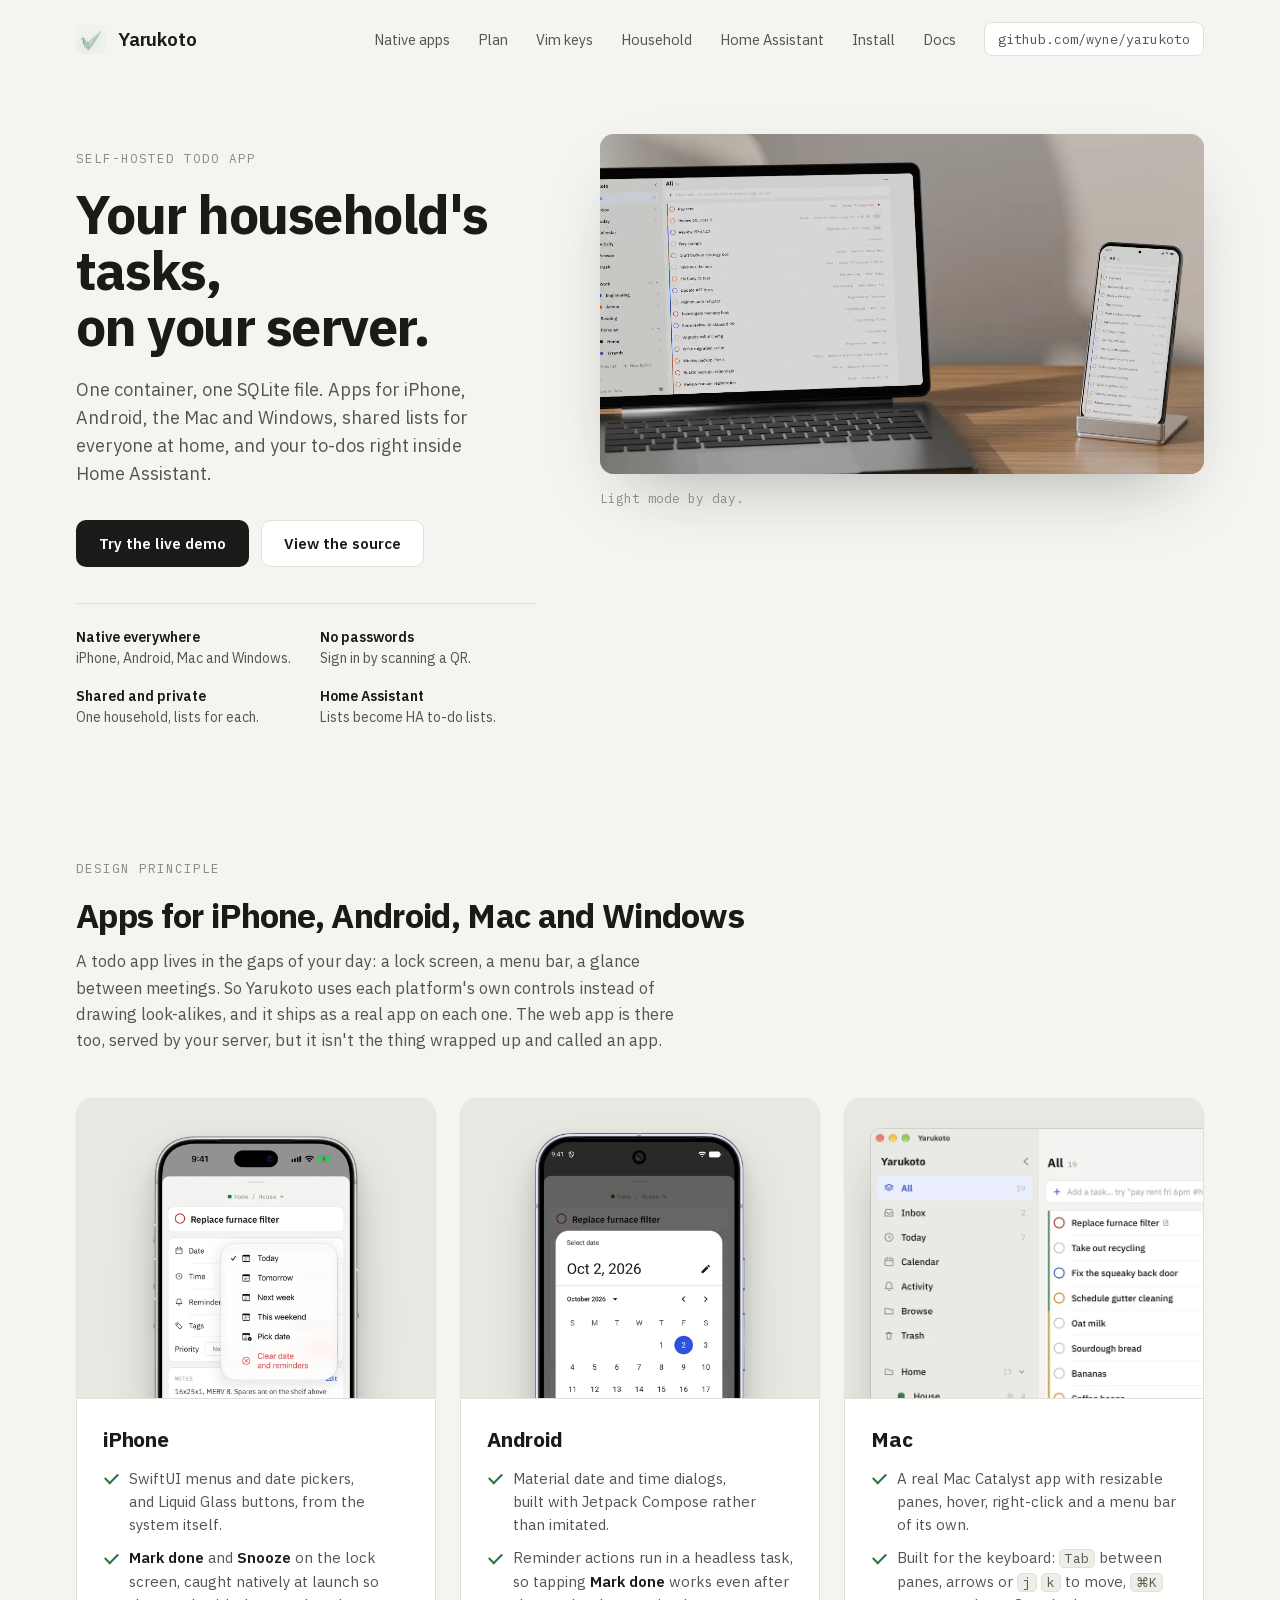
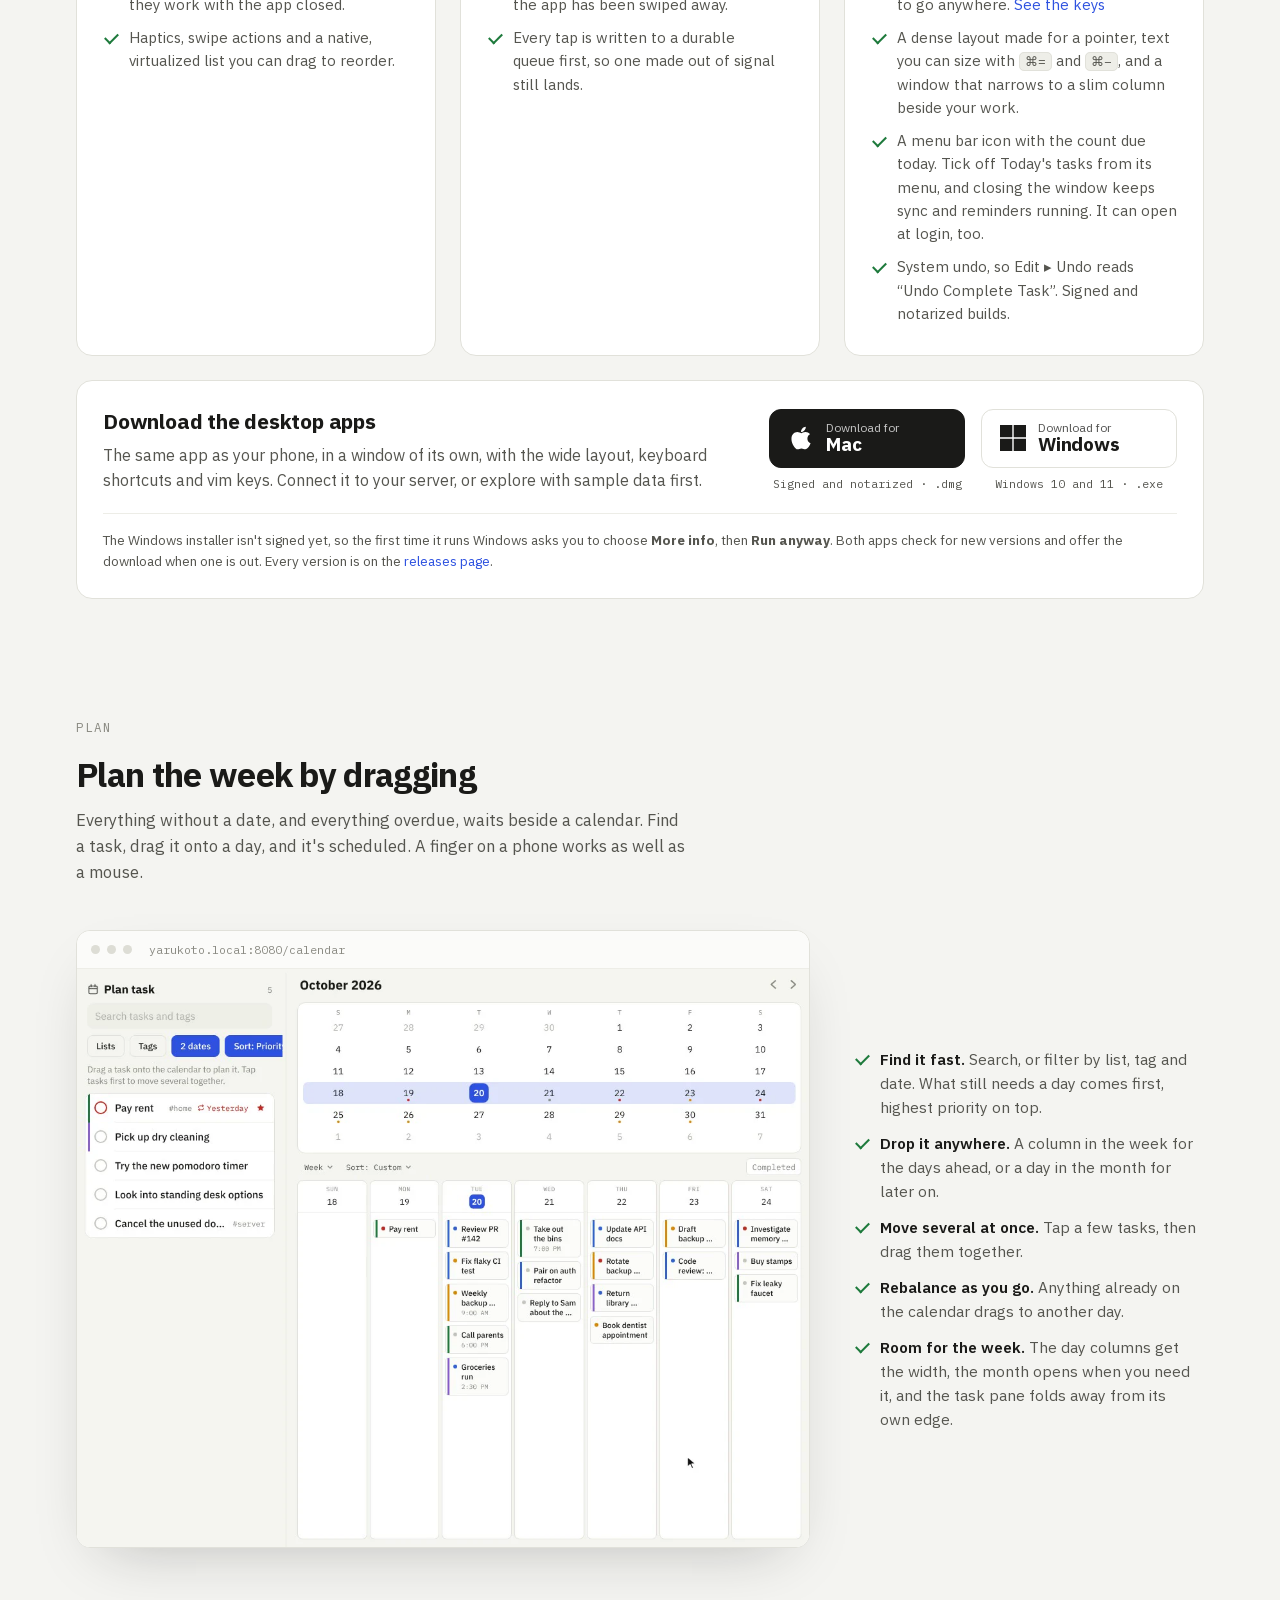
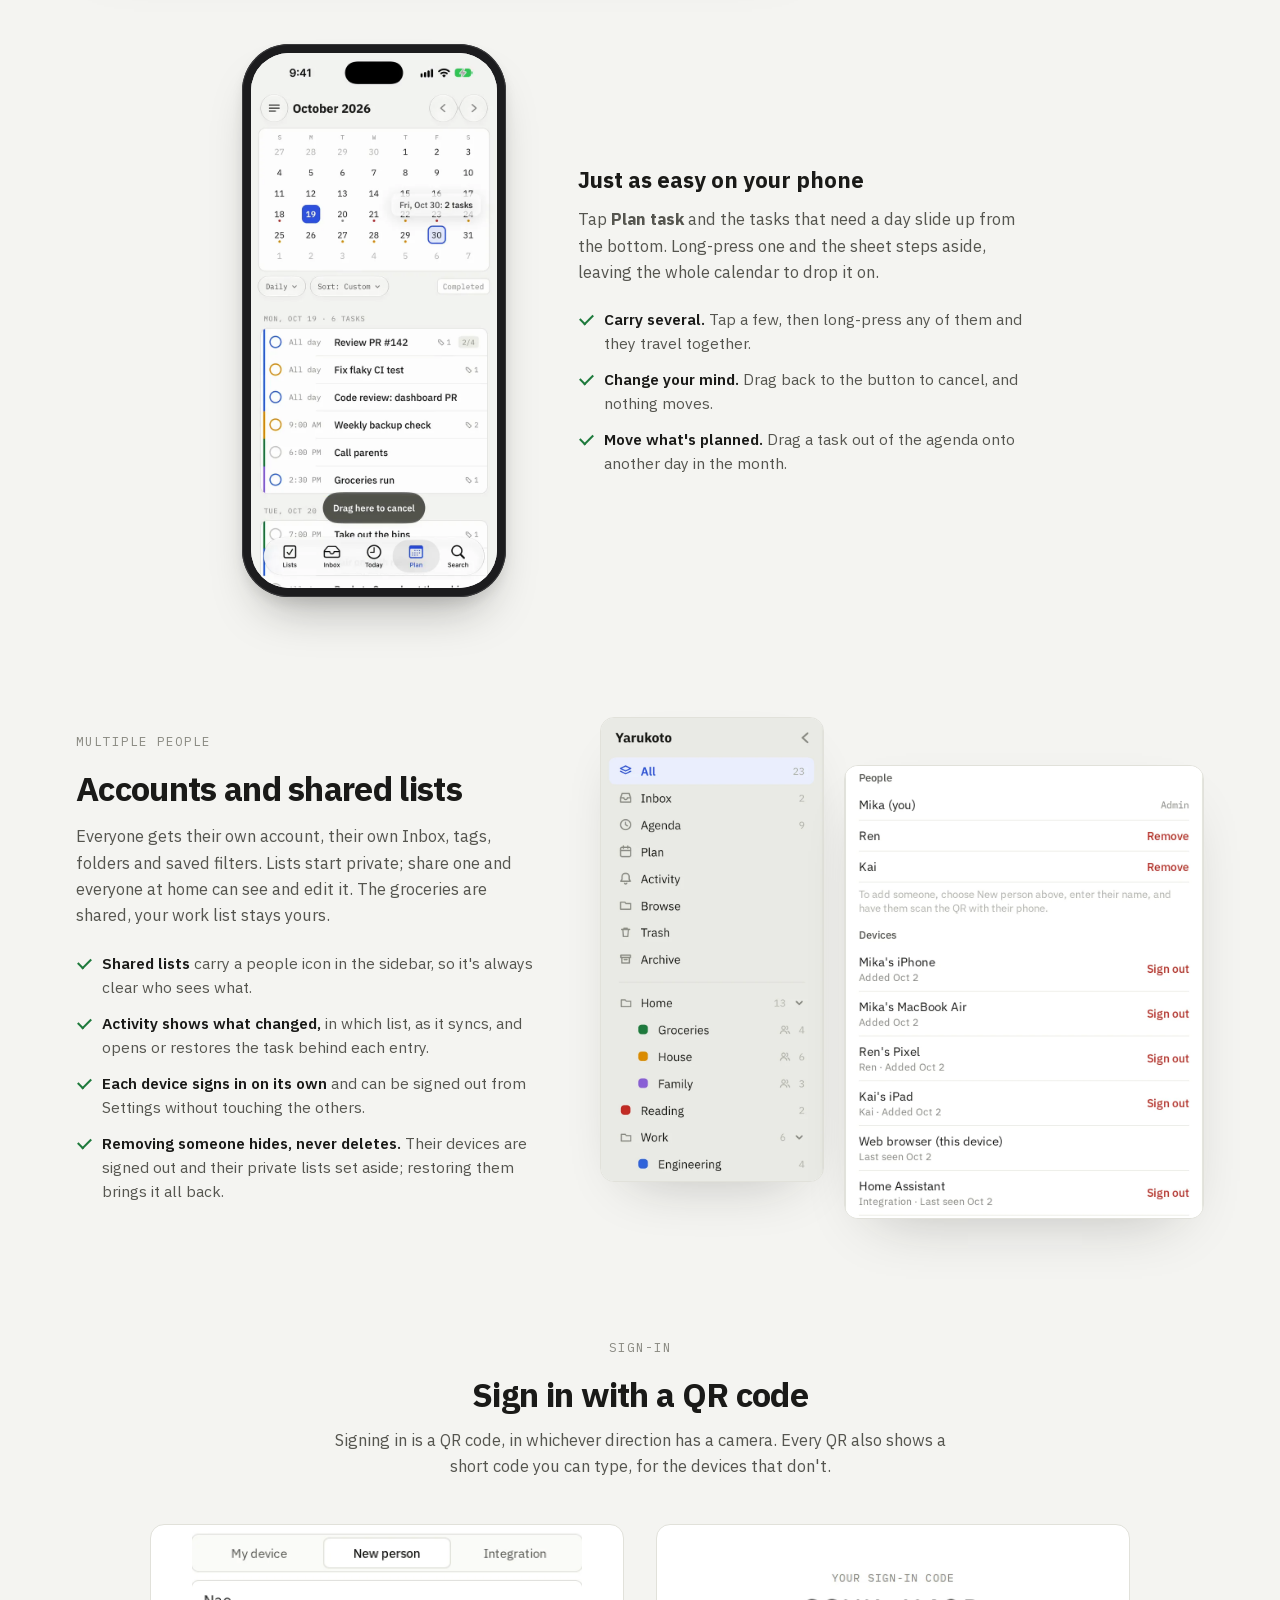
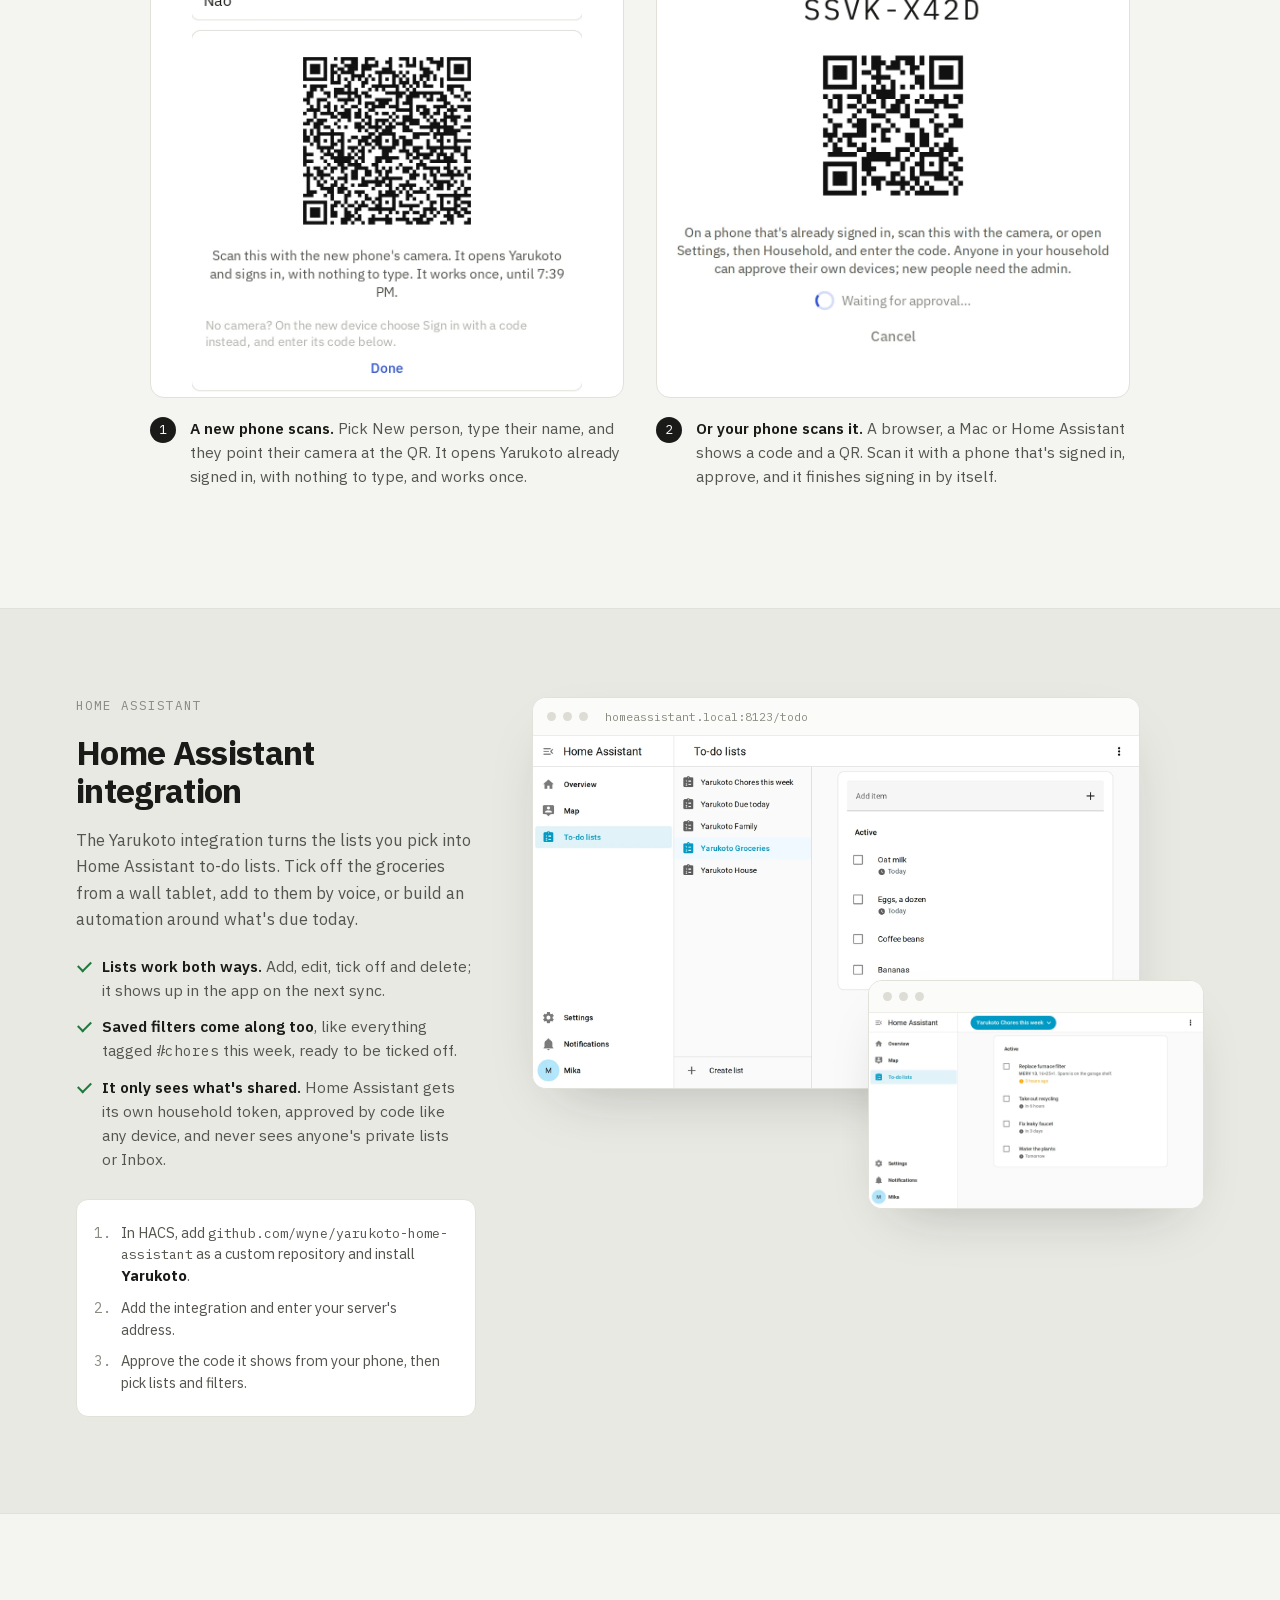
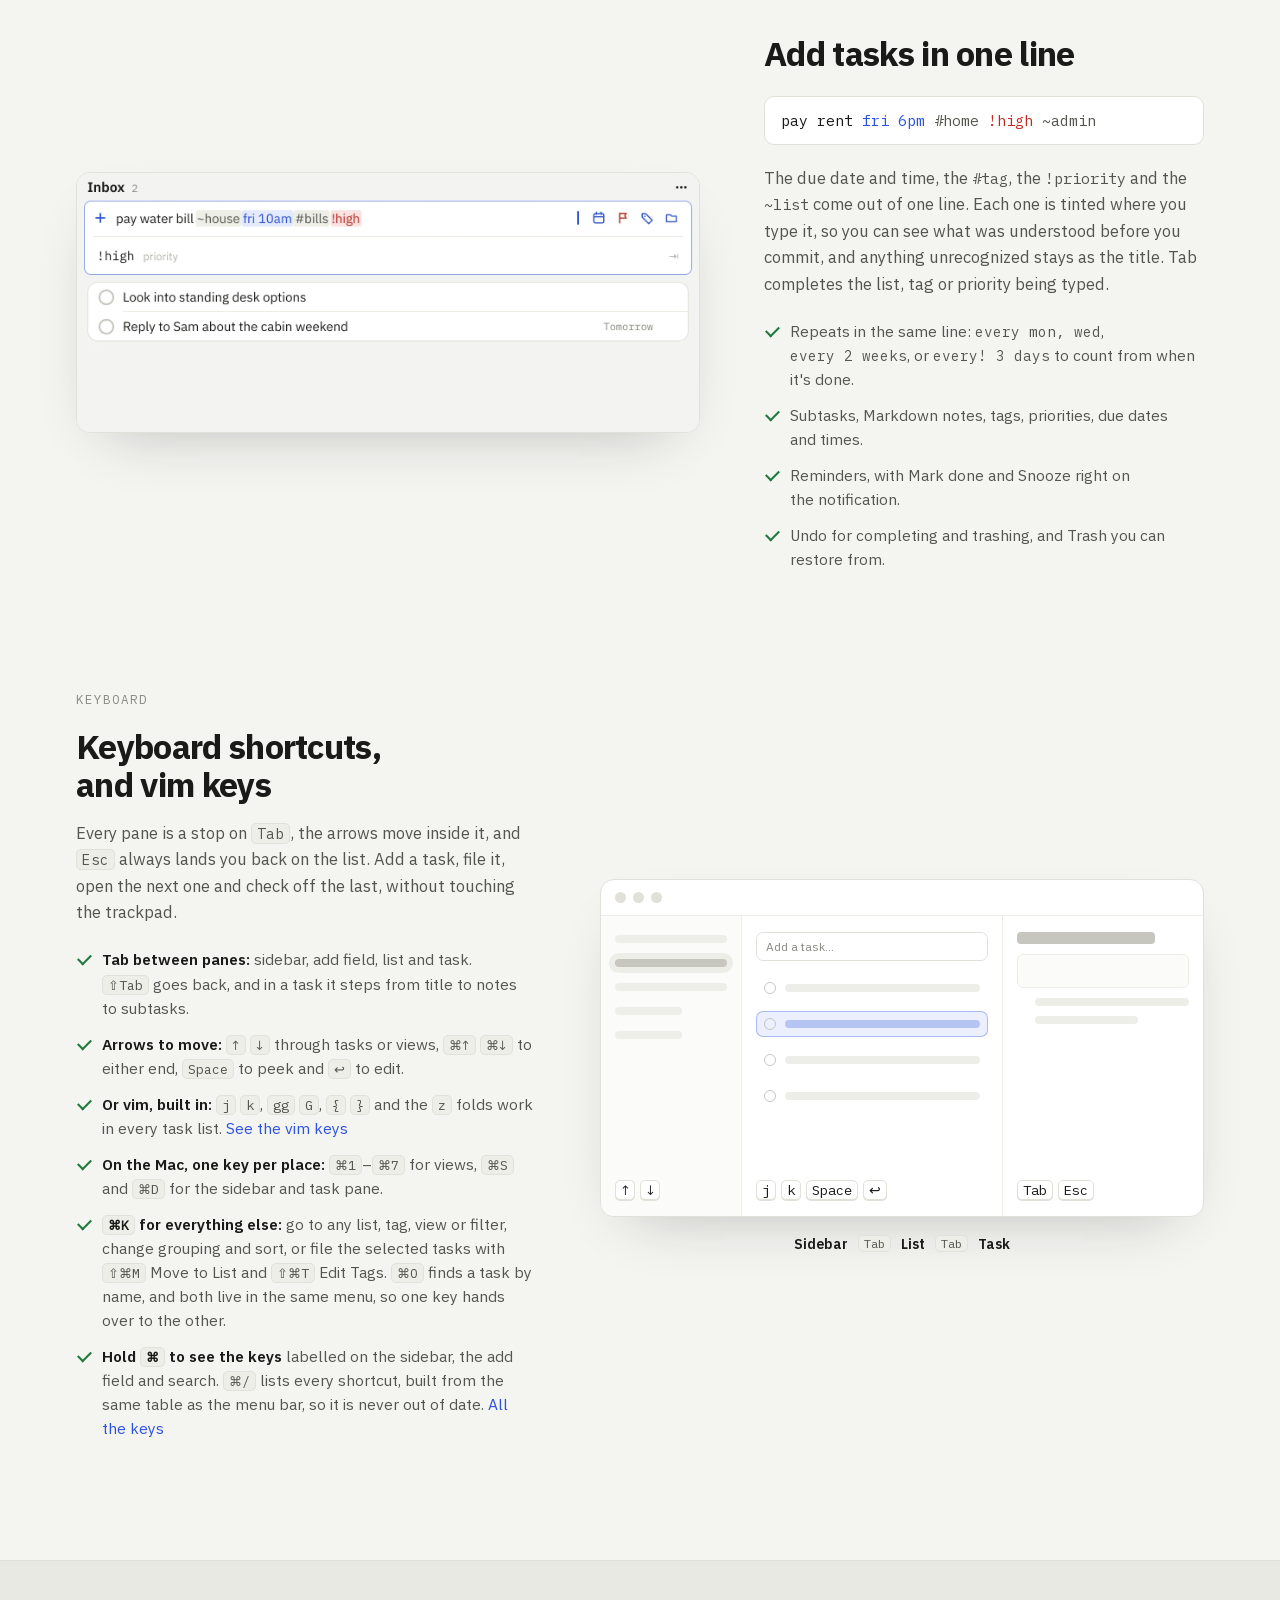
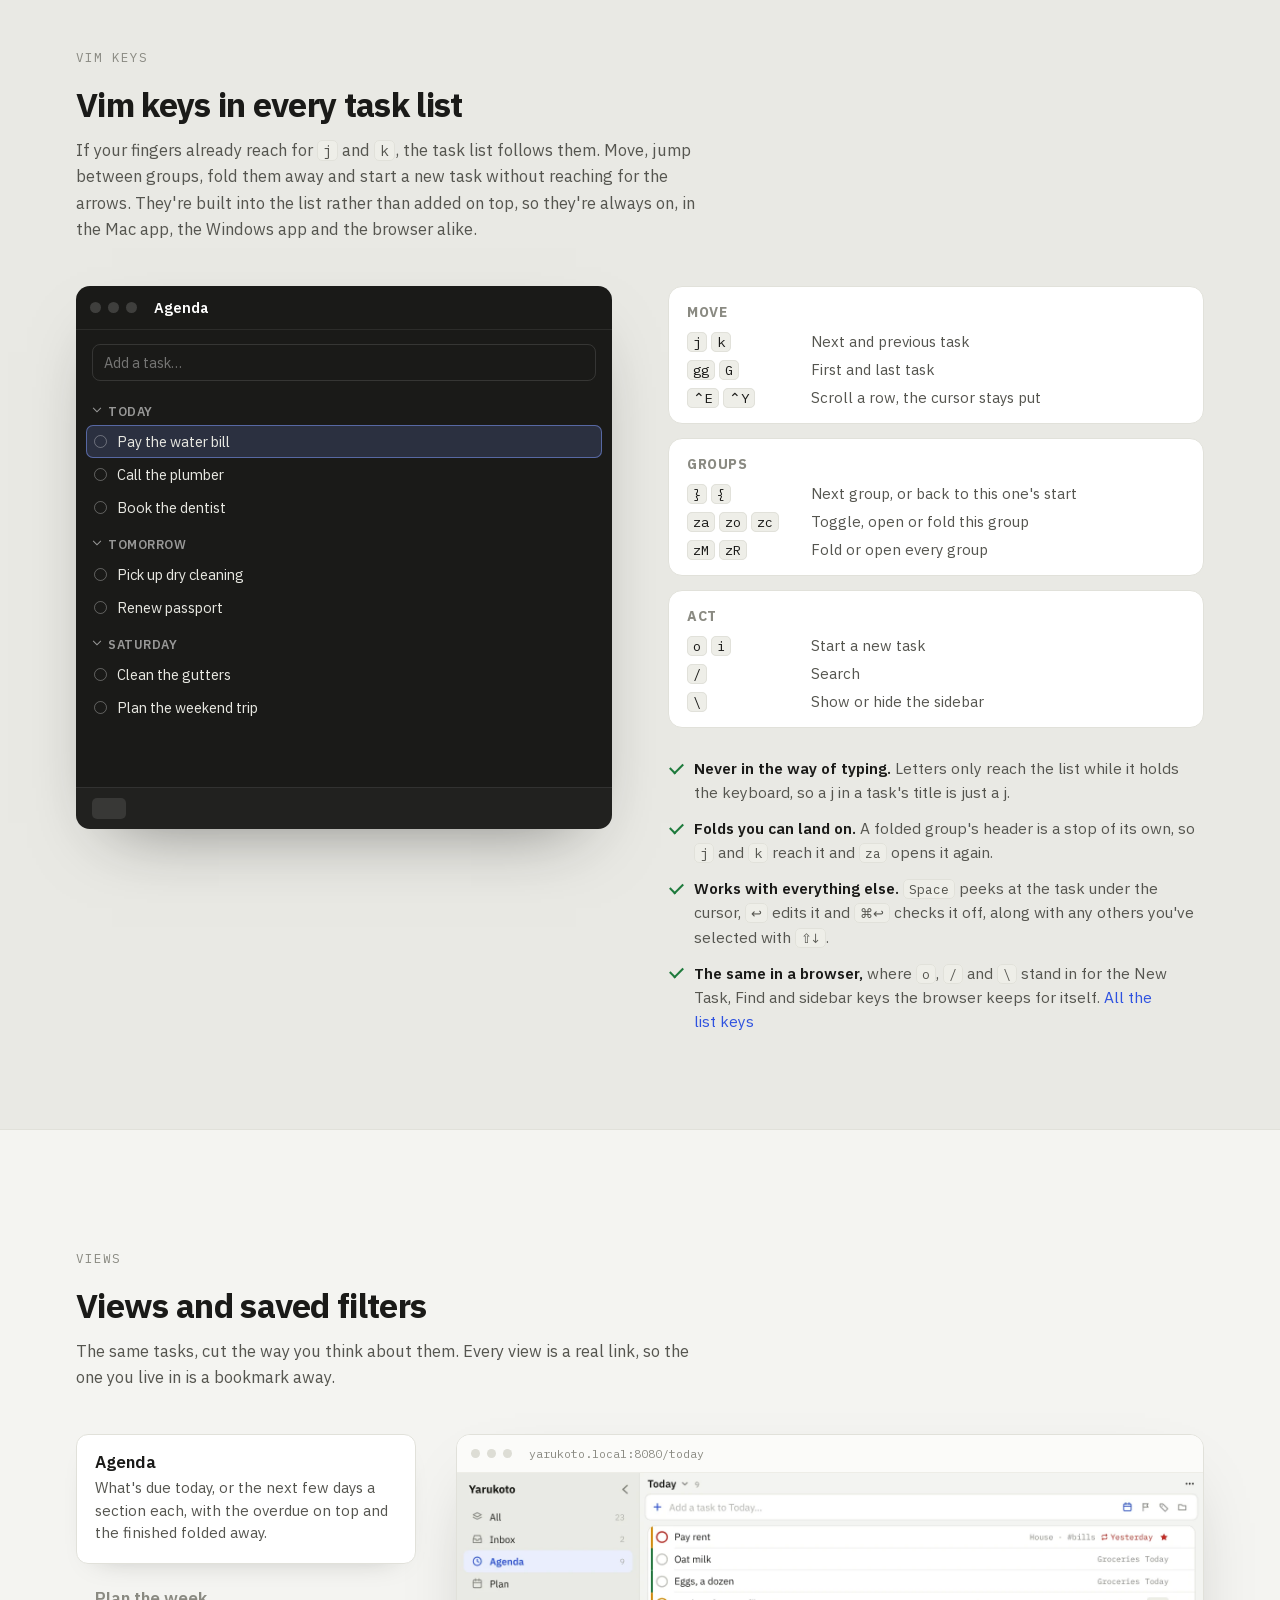
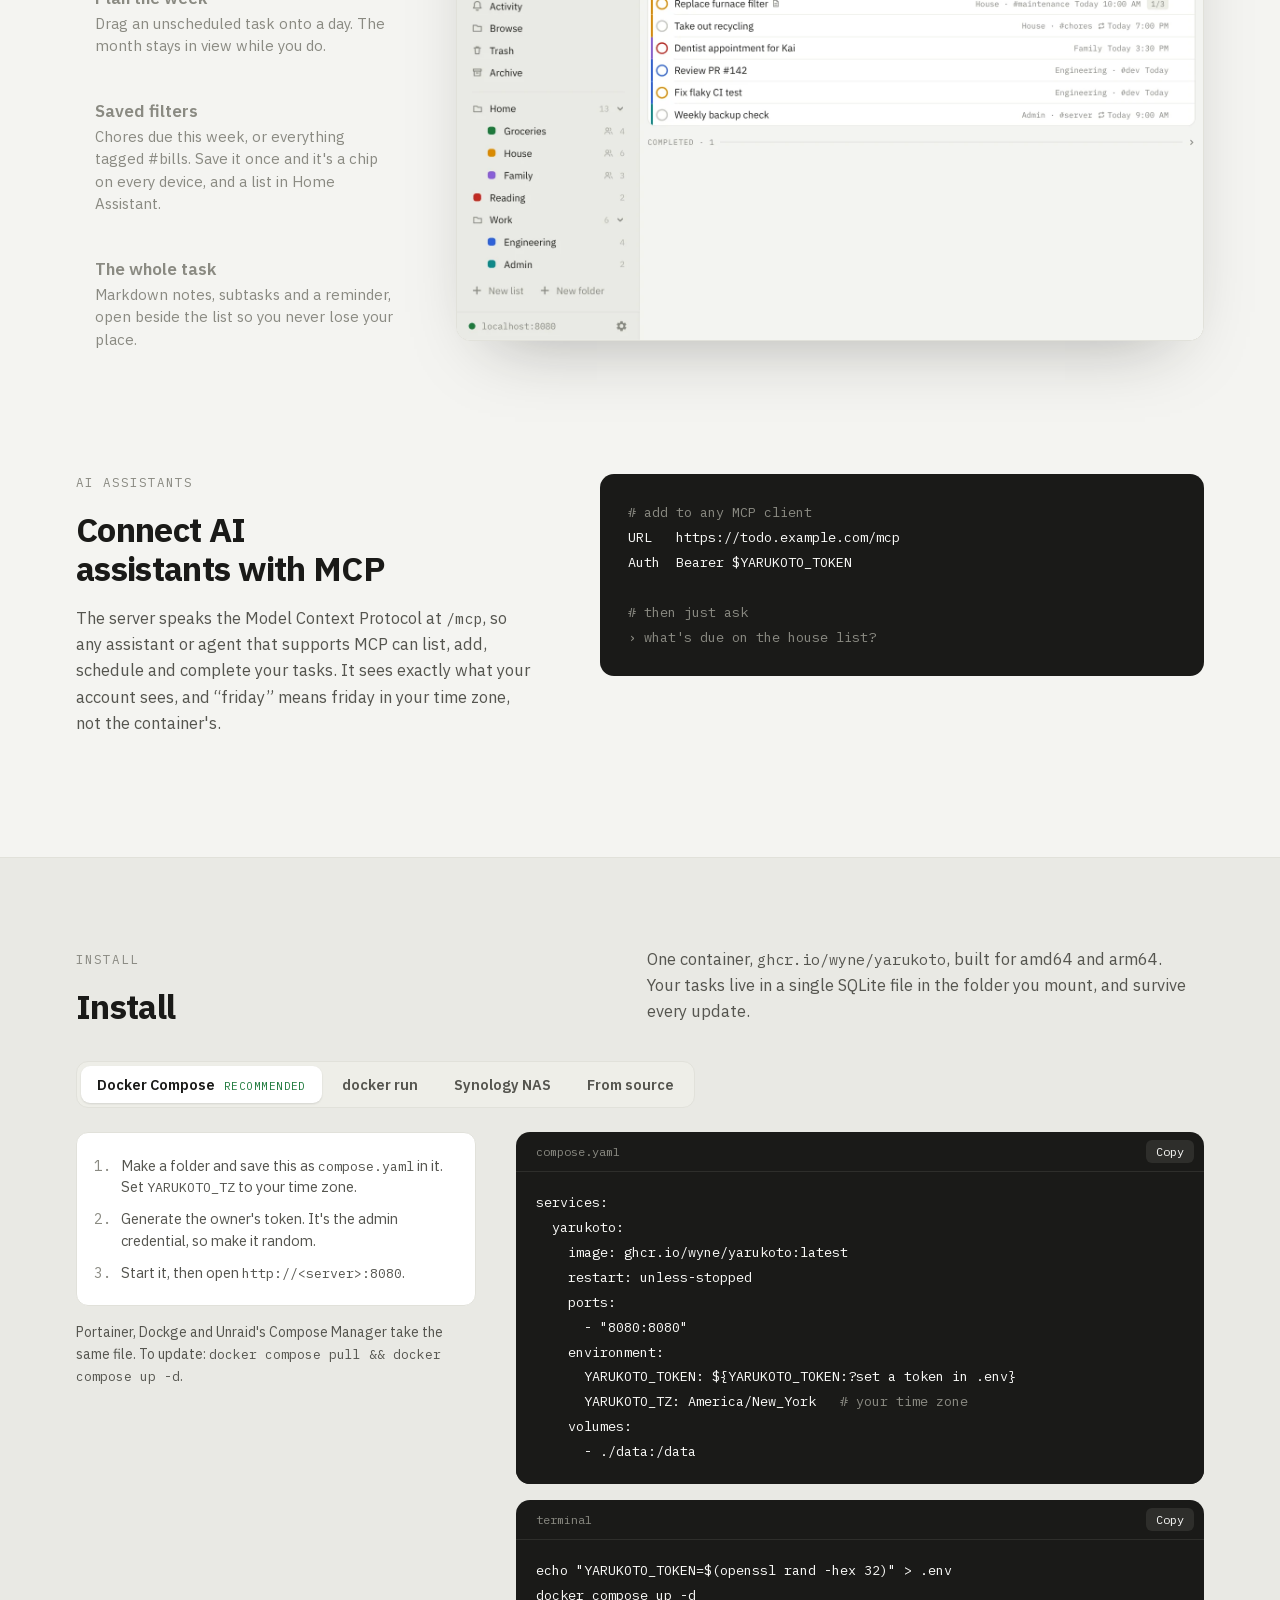
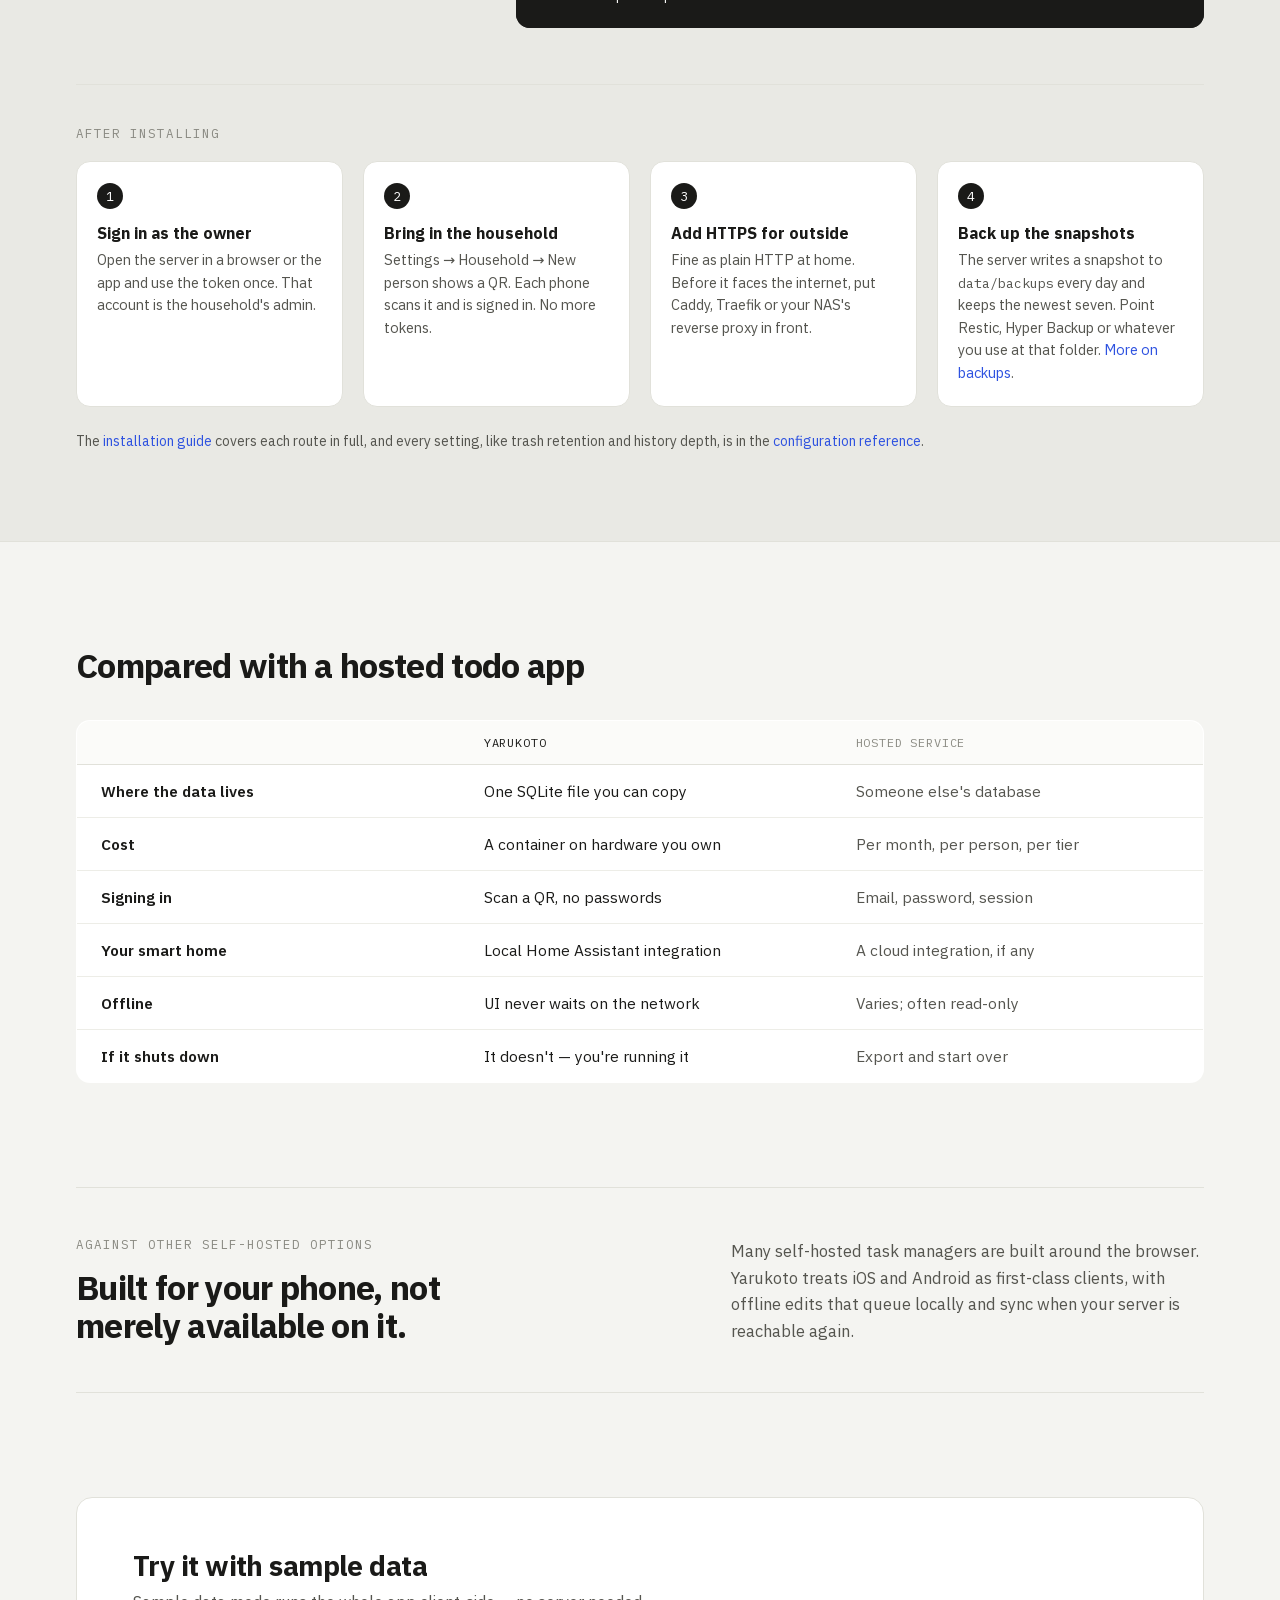
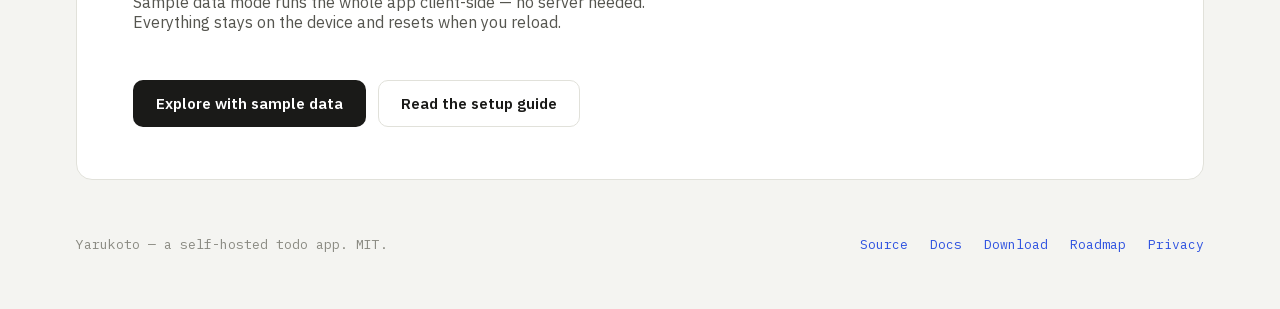
==== commit 9c8090d3: "fix: loop the hero video instead of scrubbing it on scroll The hero video was tied to scroll positio" ====
--- a/index.html
+++ b/index.html
@@ -61,7 +61,7 @@
       </div>
 
       <figure class="hero-scene" data-hero-scene>
-        <video muted playsinline preload="none" poster="assets/hero/day.webp" width="1280" height="720" aria-label="A laptop and a phone on a desk, both running Yarukoto. The daylight fades through golden hour into night, and both screens switch to dark mode as a desk lamp comes on."></video>
+        <video autoplay muted loop playsinline preload="auto" poster="assets/hero/day.webp" width="1280" height="720" aria-label="A laptop and a phone on a desk, both running Yarukoto. The daylight fades through golden hour into night, and both screens switch to dark mode as a desk lamp comes on."><source src="assets/hero/loop.webm" type="video/webm" /><source src="assets/hero/loop.mp4" type="video/mp4" /></video>
         <figcaption class="hero-scene-caption" aria-hidden="true">
           <span>Light mode by day.</span>
           <span>Dark mode by night.</span>
@@ -819,75 +819,24 @@
 </script>
 <script>
 (function () {
-  // The hero scene goes from day to night. Wide screens with a mouse pin the
-  // hero and let the scroll position scrub the video; everyone else gets it
-  // played once on load. Under reduced motion the day still stays put.
+  // The hero scene loops day to night and back: 8s of dusk, a 1.5s hold on
+  // night, the same 8s reversed, a 1.5s hold on day. The caption follows the
+  // screens. Under reduced motion the day still stays put.
   var scene = document.querySelector('[data-hero-scene]');
   if (!scene) return;
-  var hero = scene.closest('.hero');
   var video = scene.querySelector('video');
-  var NIGHT_AT = 0.66; // where the screens have switched to dark mode
-  if (window.matchMedia('(prefers-reduced-motion: reduce)').matches) return;
-
-  function night(t) { scene.classList.toggle('is-night', t >= NIGHT_AT); }
-
-  var scrub = window.matchMedia('(min-width: 1081px) and (min-height: 640px) and (pointer: fine)').matches;
-
-  if (!scrub) {
-    // Play once and rest on the night frame. play.webm first, mp4 for Safari.
-    video.innerHTML = '<source src="assets/hero/play.webm" type="video/webm" />' +
-                      '<source src="assets/hero/play.mp4" type="video/mp4" />';
-    video.preload = 'auto';
-    video.addEventListener('timeupdate', function () {
-      if (video.duration) night(video.currentTime / video.duration);
-    });
-    // Start when it's mostly on screen; on a phone it sits below the fold.
-    var start = function () {
-      var p = video.play();
-      if (p && p.catch) p.catch(function () {});
-    };
-    if (!('IntersectionObserver' in window)) { start(); return; }
-    new IntersectionObserver(function (entries, obs) {
-      if (!entries[0].isIntersecting) return;
-      obs.disconnect();
-      start();
-    }, { threshold: 0.6 }).observe(video);
+  var DARK_AT = 0.66 * 8; // seconds in, where the screens have switched to dark mode
+  var LOOP = 19;
+  if (window.matchMedia('(prefers-reduced-motion: reduce)').matches) {
+    video.removeAttribute('autoplay');
+    video.preload = 'none';
+    video.pause();
     return;
   }
-
-  // Every frame of scrub.mp4 is a keyframe, so seeking backwards is as cheap
-  // as forwards. The scroll target is eased toward so a wheel notch glides.
-  hero.classList.add('is-scrub');
-  video.src = 'assets/hero/scrub.mp4';
-  video.preload = 'auto';
-  var target = 0, shown = 0, queued = false;
-
-  function progress() {
-    var r = hero.getBoundingClientRect();
-    var travel = r.height - window.innerHeight;
-    return travel > 0 ? Math.min(1, Math.max(0, -r.top / travel)) : 0;
-  }
-
-  function tick() {
-    queued = false;
-    if (!video.duration) return;
-    shown += (target - shown) * 0.18;
-    if (Math.abs(target - shown) < 0.001) shown = target;
-    // Stop a hair short of the end: some browsers show a blank frame there.
-    video.currentTime = shown * (video.duration - 0.05);
-    night(shown);
-    if (shown !== target) queue();
-  }
-
-  function queue() {
-    if (!queued) { queued = true; requestAnimationFrame(tick); }
-  }
-
-  function onScroll() { target = progress(); queue(); }
-
-  window.addEventListener('scroll', onScroll, { passive: true });
-  window.addEventListener('resize', onScroll);
-  video.addEventListener('loadedmetadata', onScroll);
+  video.addEventListener('timeupdate', function () {
+    var t = video.currentTime;
+    scene.classList.toggle('is-night', t >= DARK_AT && t <= LOOP - DARK_AT);
+  });
 })();
 </script>
 <script>
--- a/styles.css
+++ b/styles.css
@@ -272,9 +272,7 @@
 .device img { display: block; width: 100%; height: auto; }
 
 /* ---------- hero scene ----------
-   A rendered desk scene going from day to night. On a wide screen with a fine
-   pointer the hero pins while you scroll and the scroll position scrubs the
-   video (.is-scrub, set by the script). Everywhere else it plays once. */
+   A rendered desk scene that loops from day to night and back. */
 .hero-scene { margin: 0; }
 .hero-scene video {
   display: block;
@@ -302,16 +300,6 @@
 .hero-scene-caption span + span { opacity: 0; }
 .hero-scene.is-night .hero-scene-caption span:first-child { opacity: 0; }
 .hero-scene.is-night .hero-scene-caption span + span { opacity: 1; }
-
-.hero.is-scrub { height: 230vh; }
-.hero.is-scrub .hero-grid {
-  position: sticky;
-  top: 0;
-  min-height: 100vh;
-  align-items: center;
-  padding-bottom: 40px;
-}
-.hero.is-scrub .hero-copy { padding-top: 0; }
 
 /* ---------- sections ---------- */
 .section { padding-top: 120px; }
